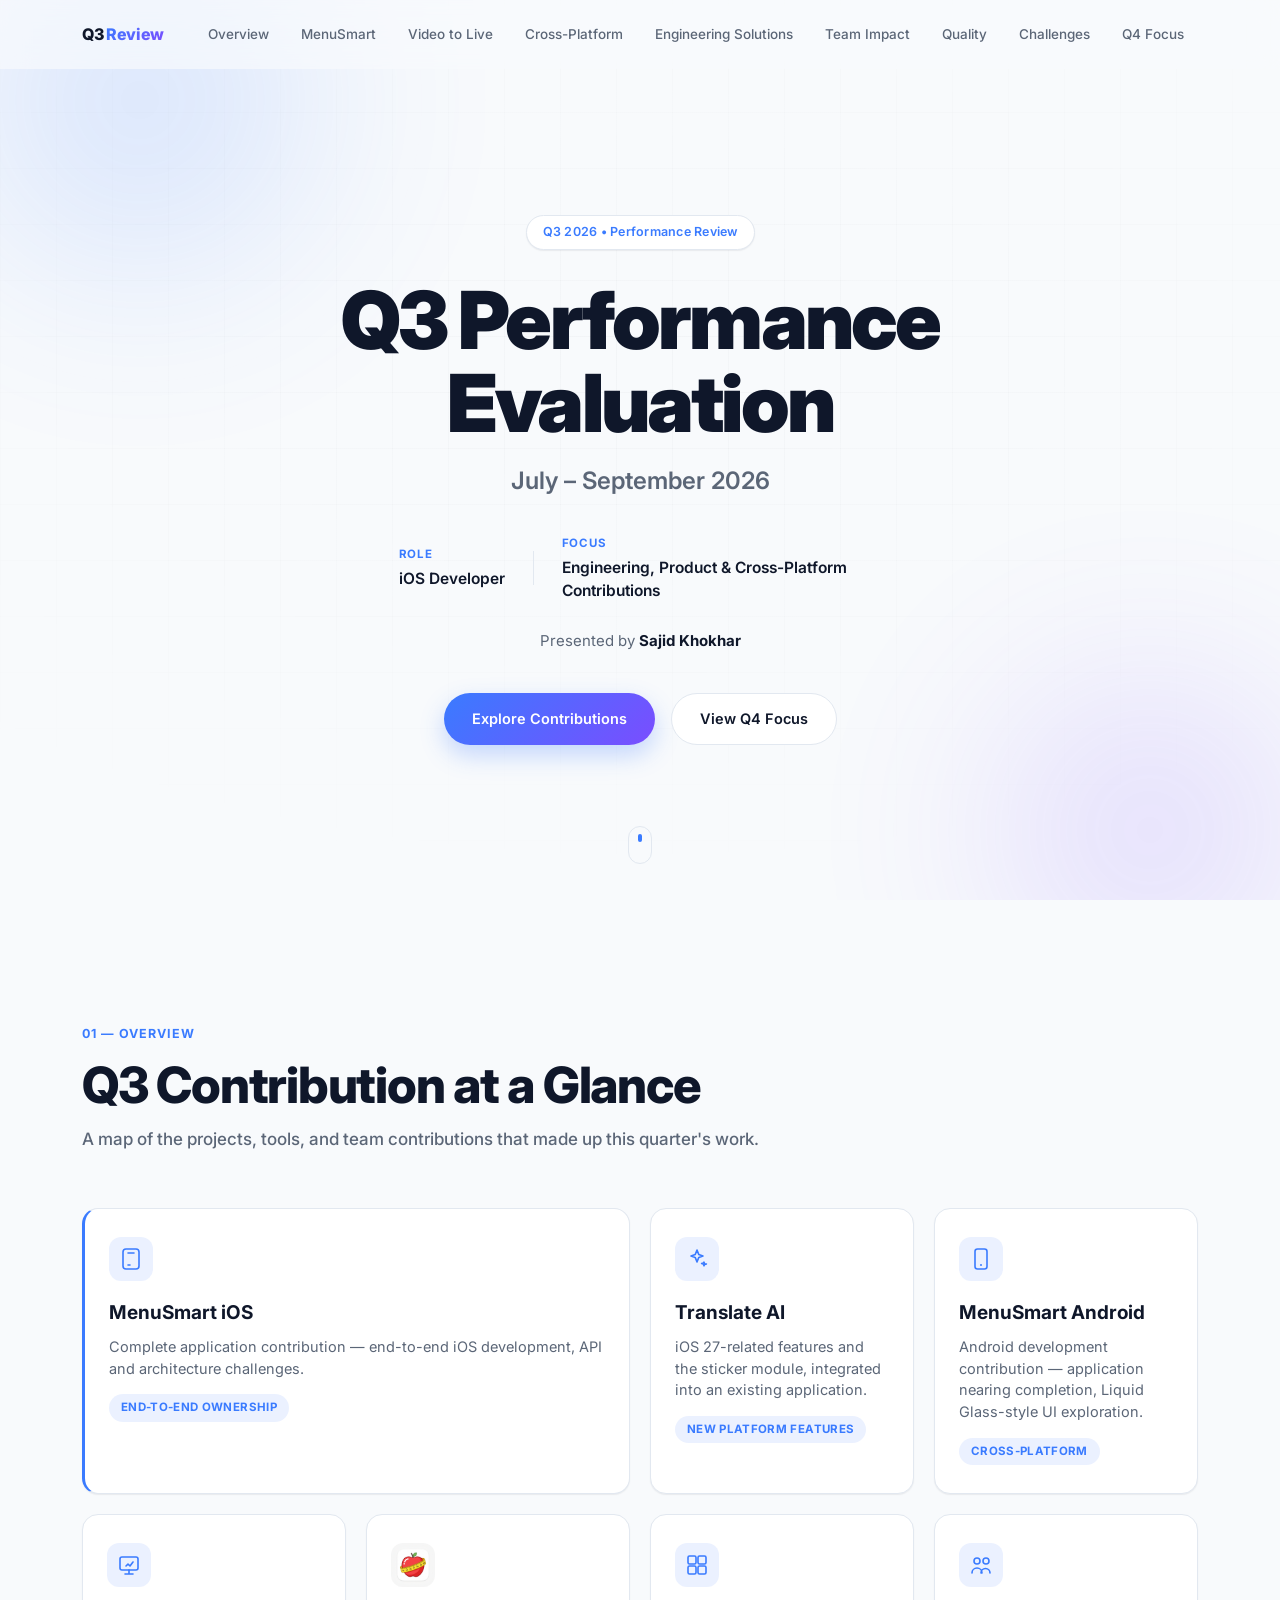
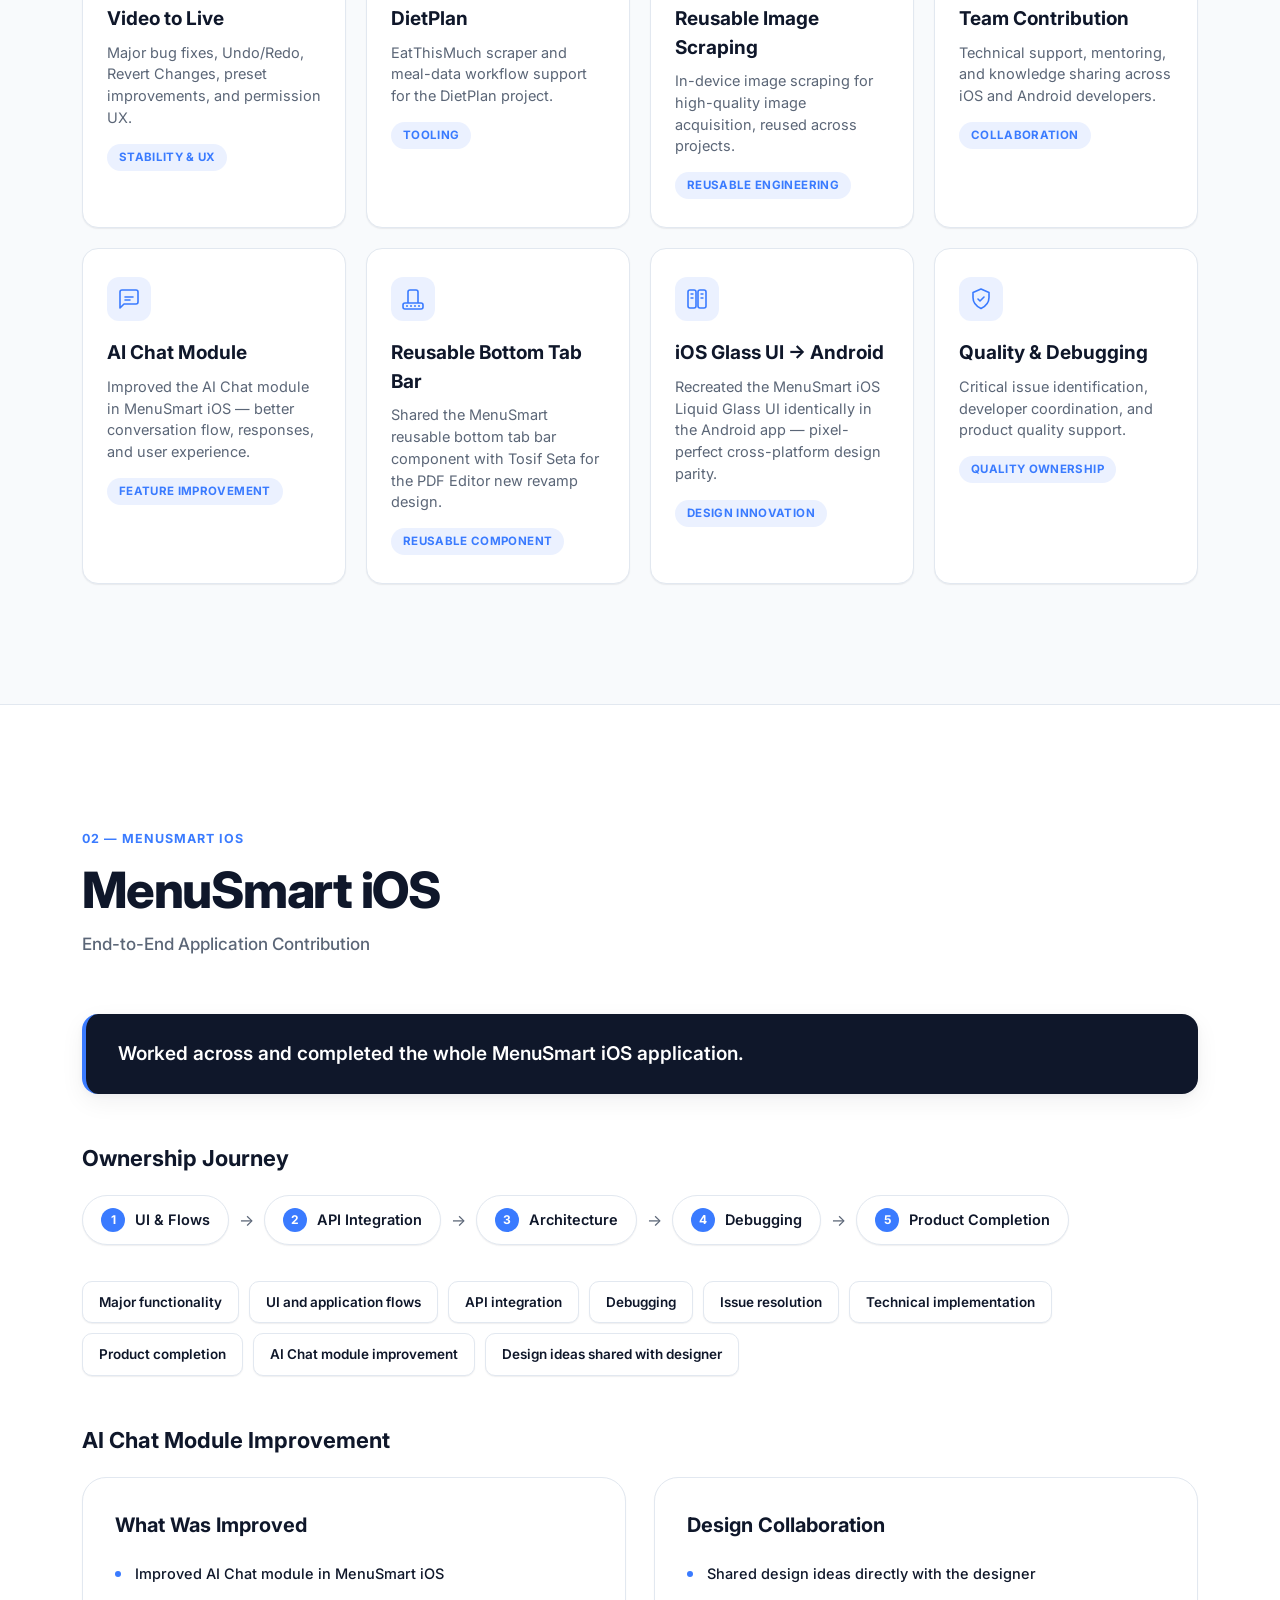
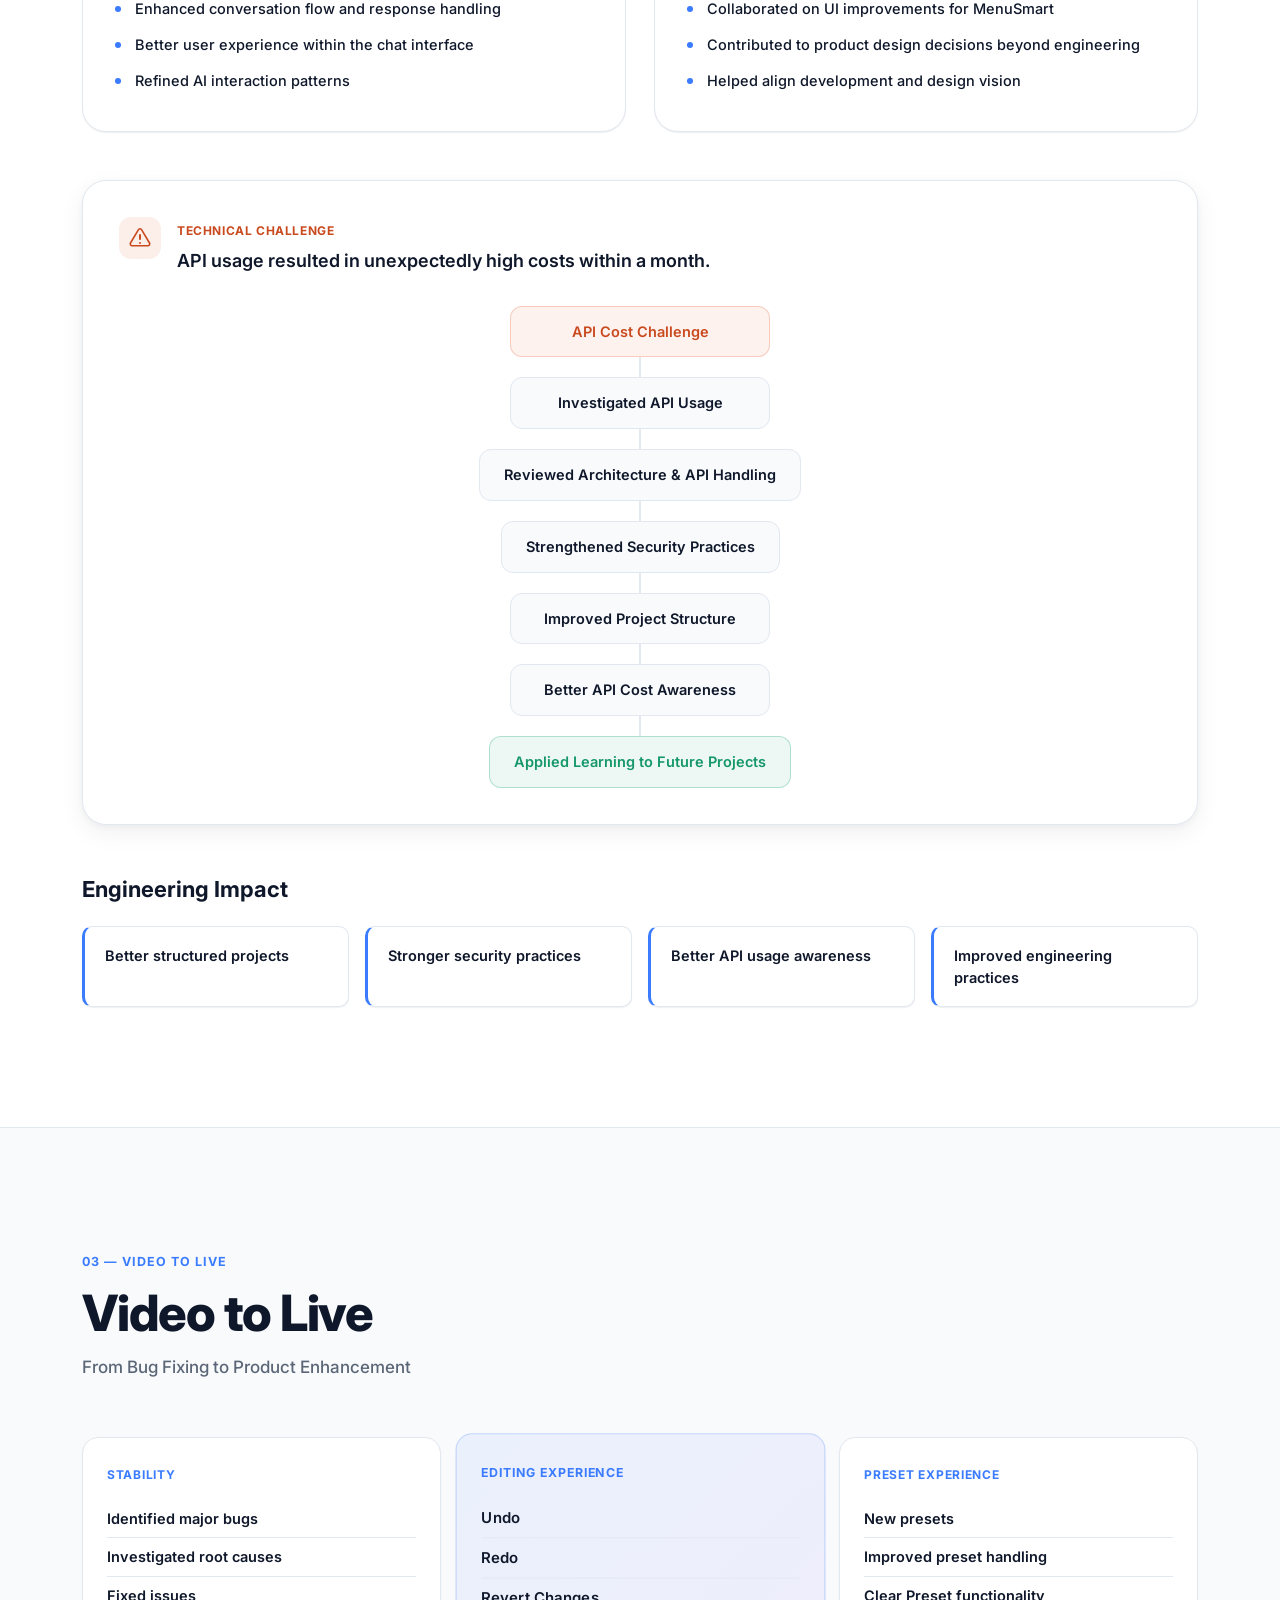
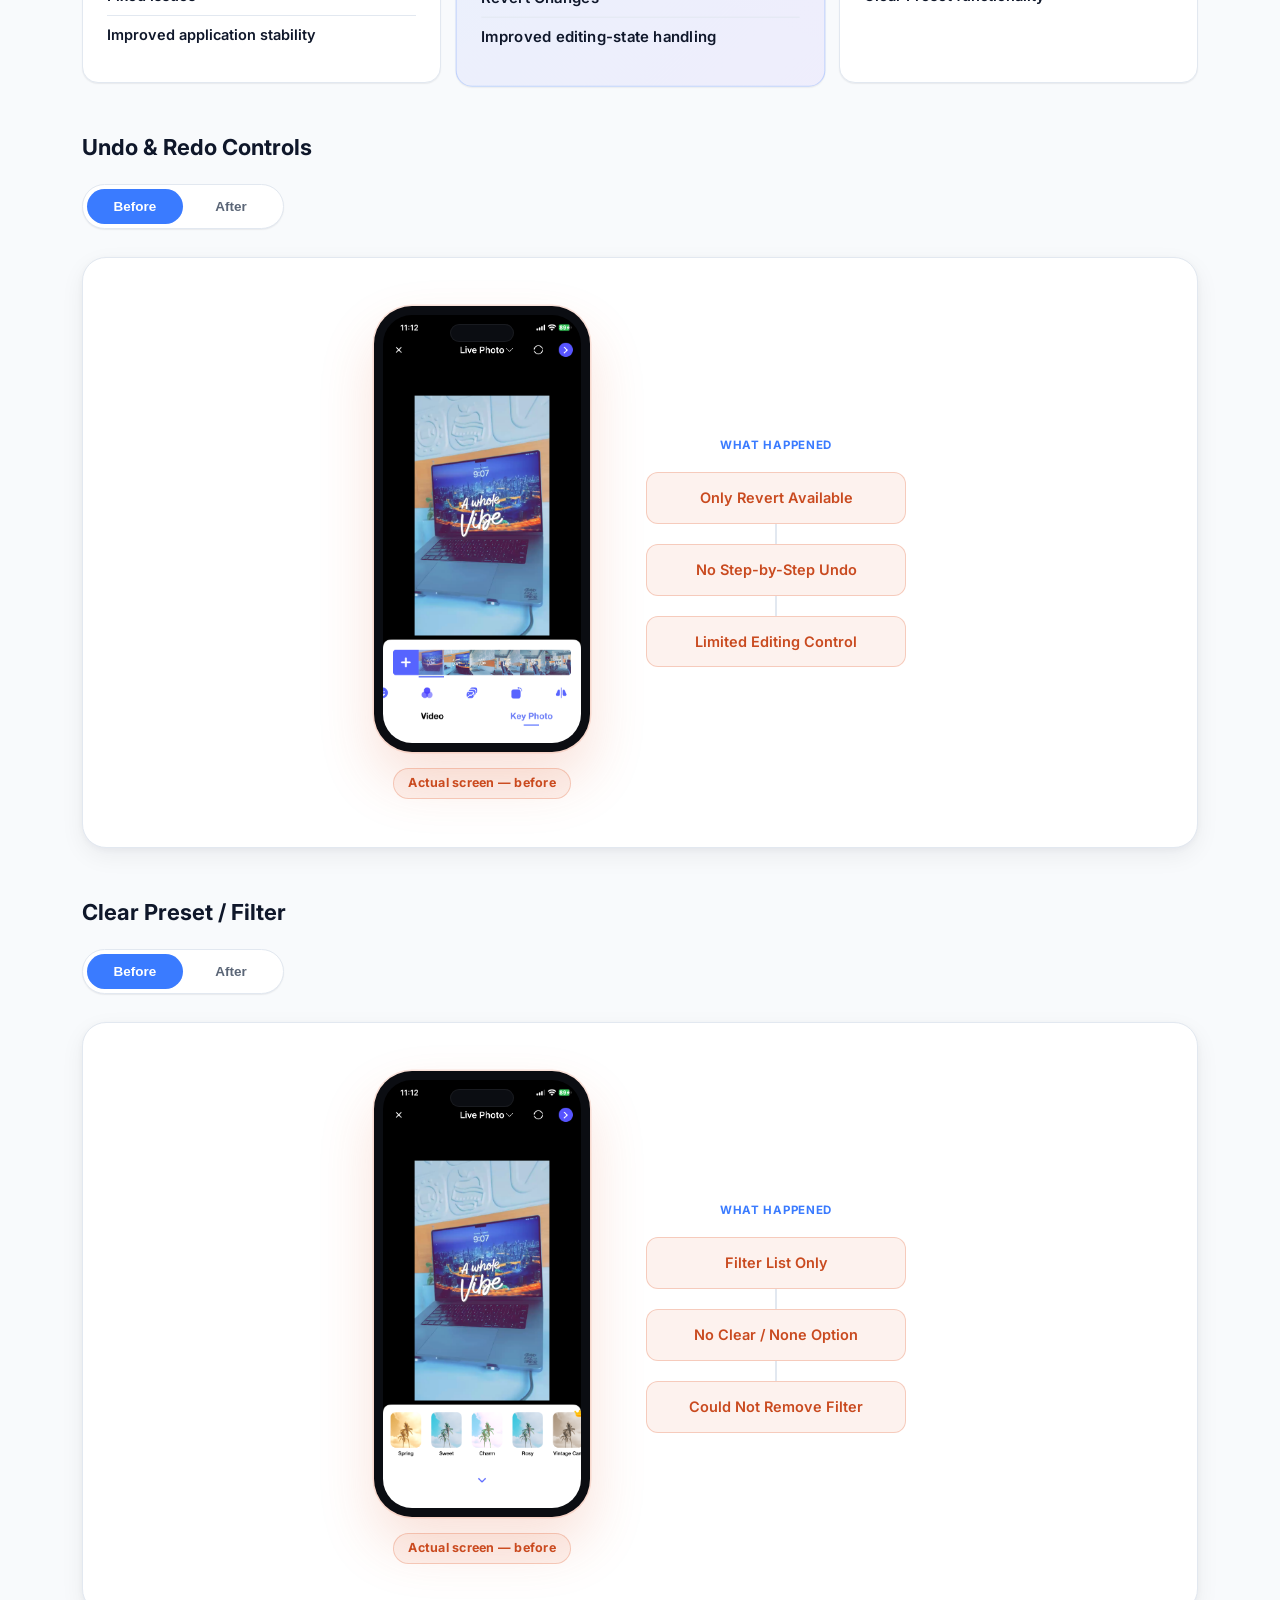
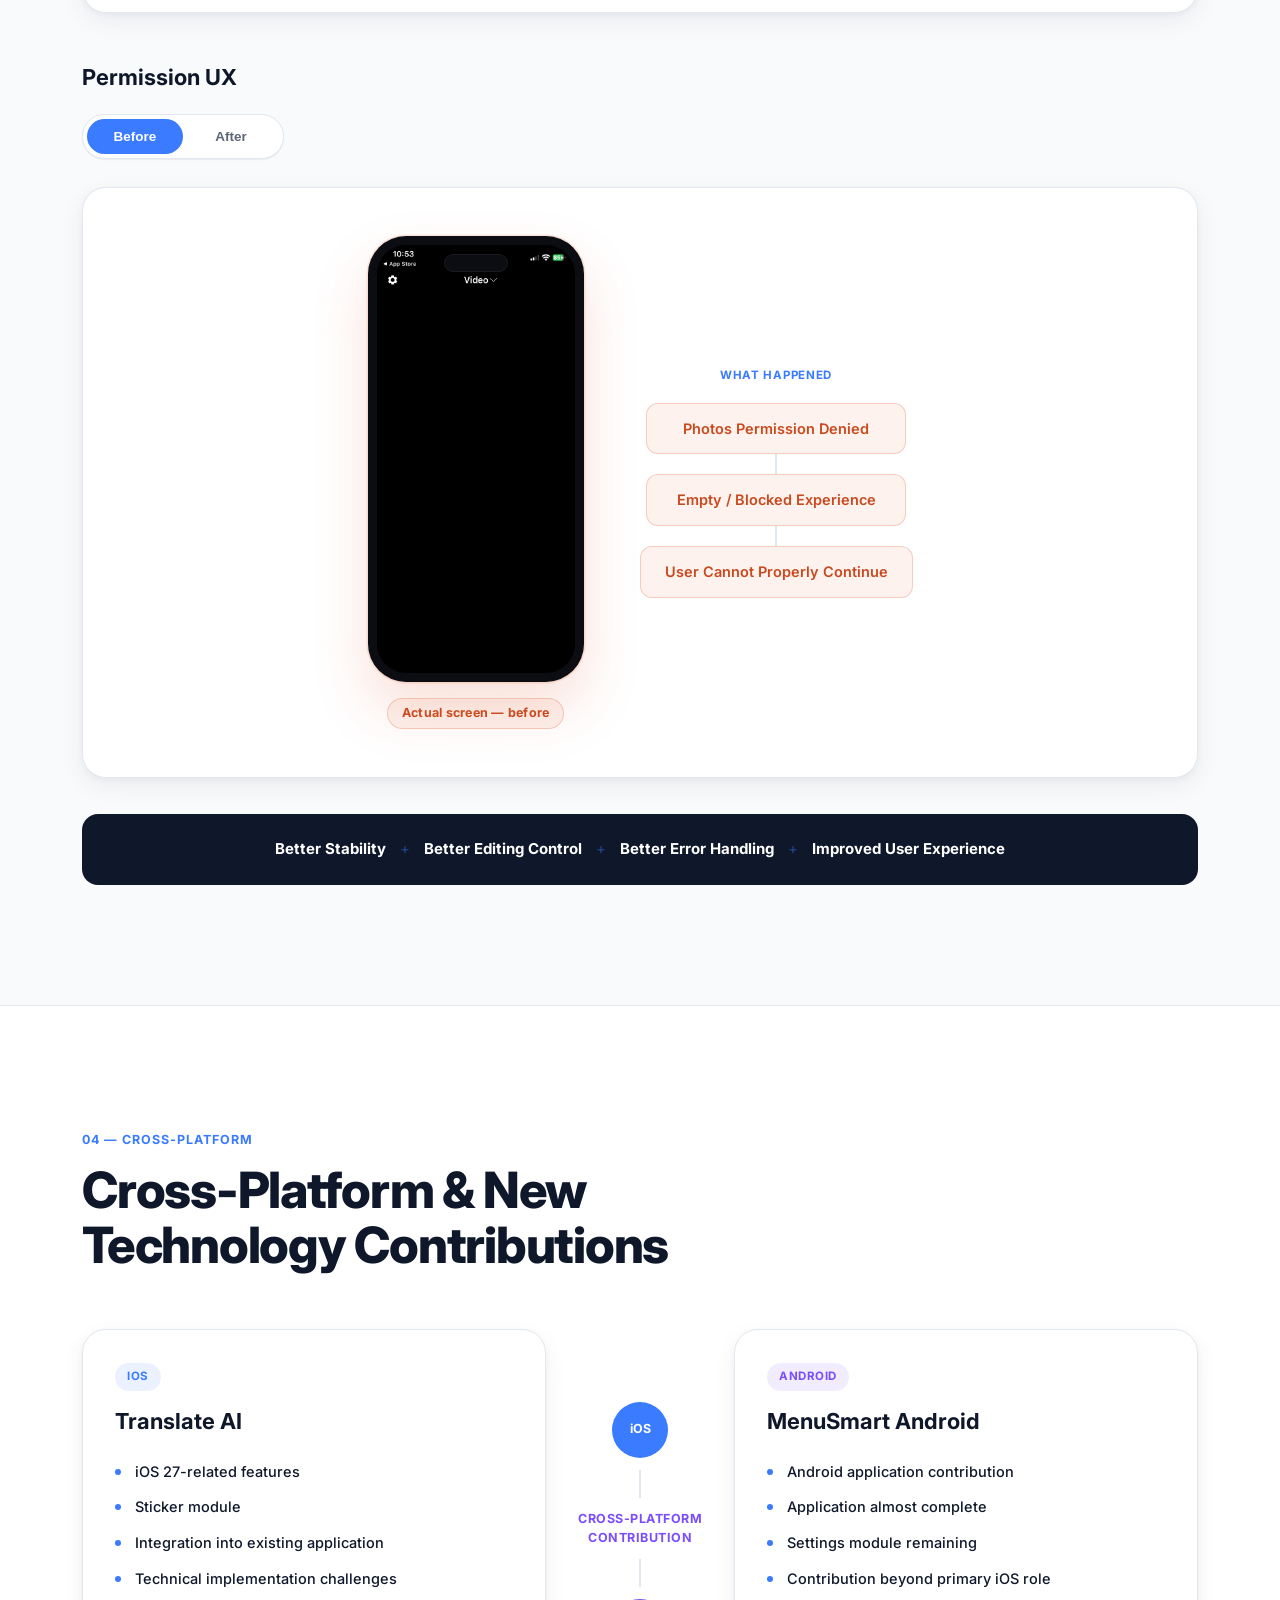
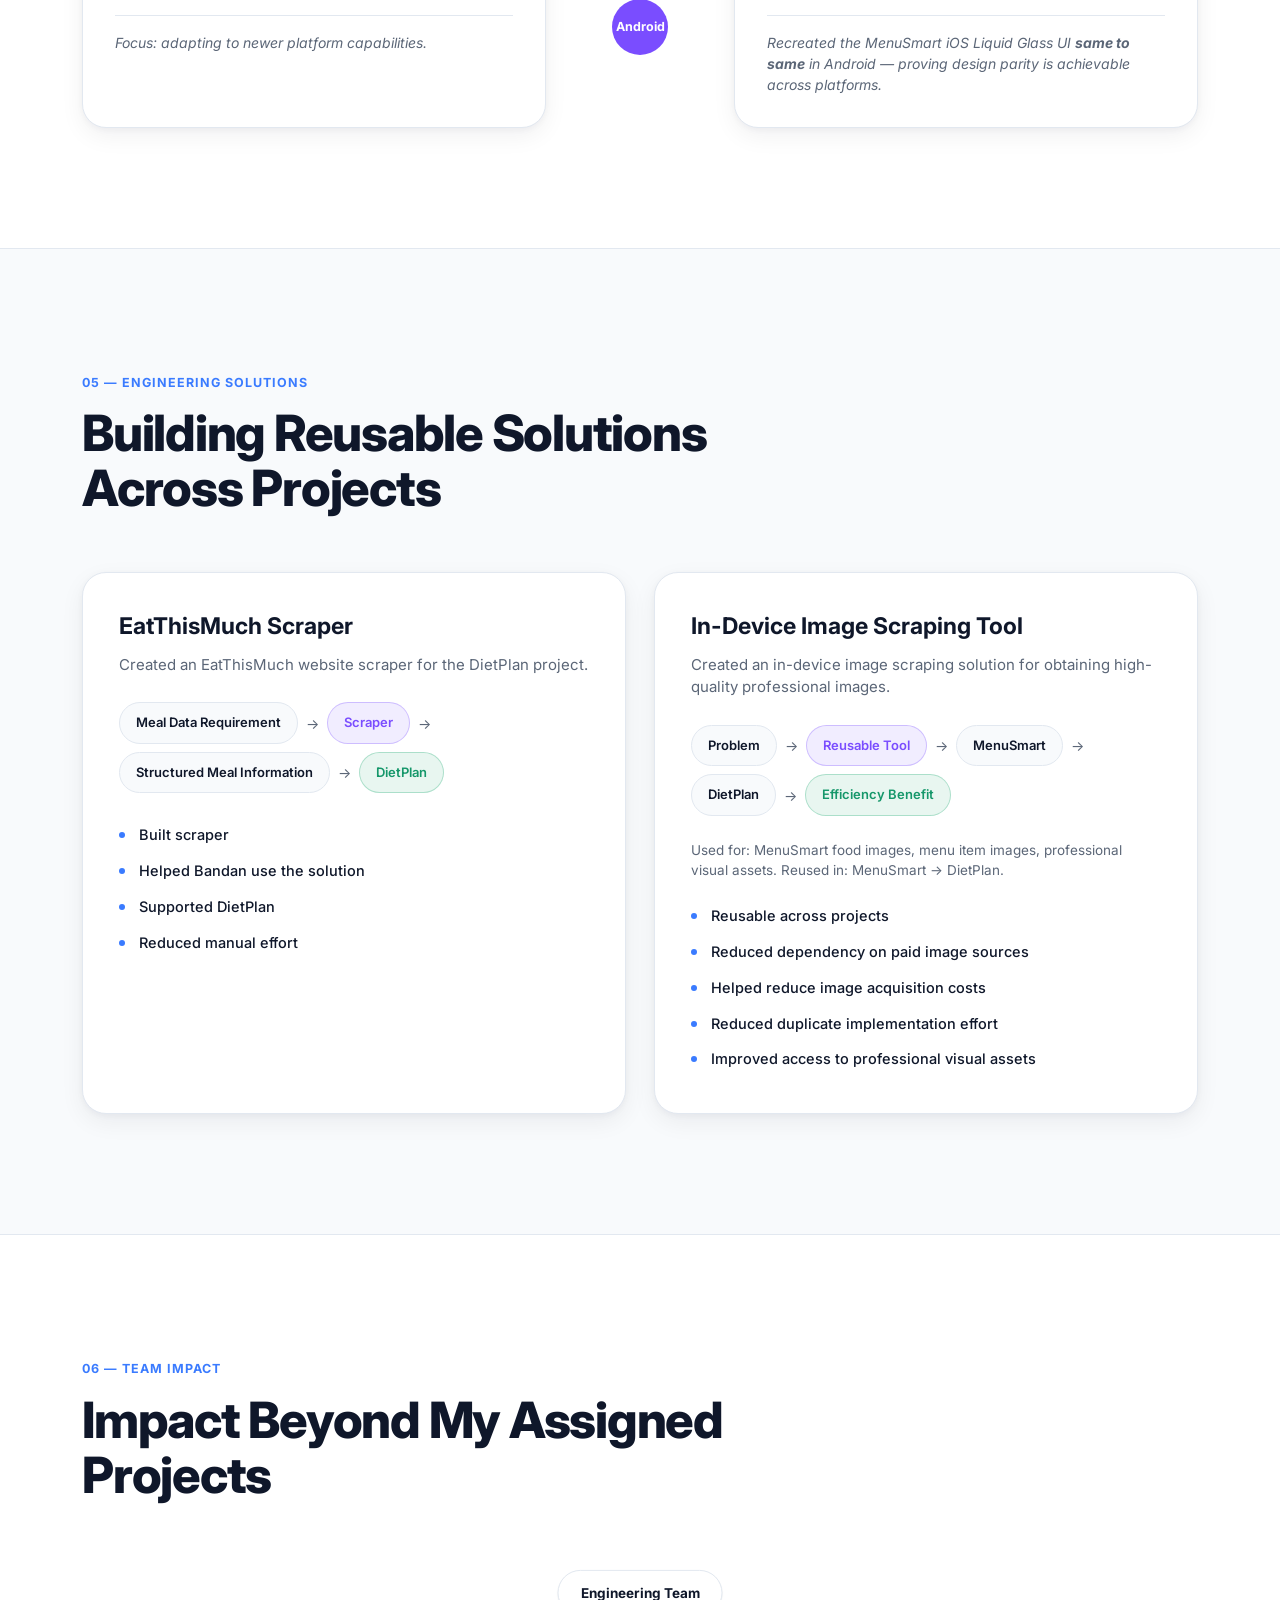
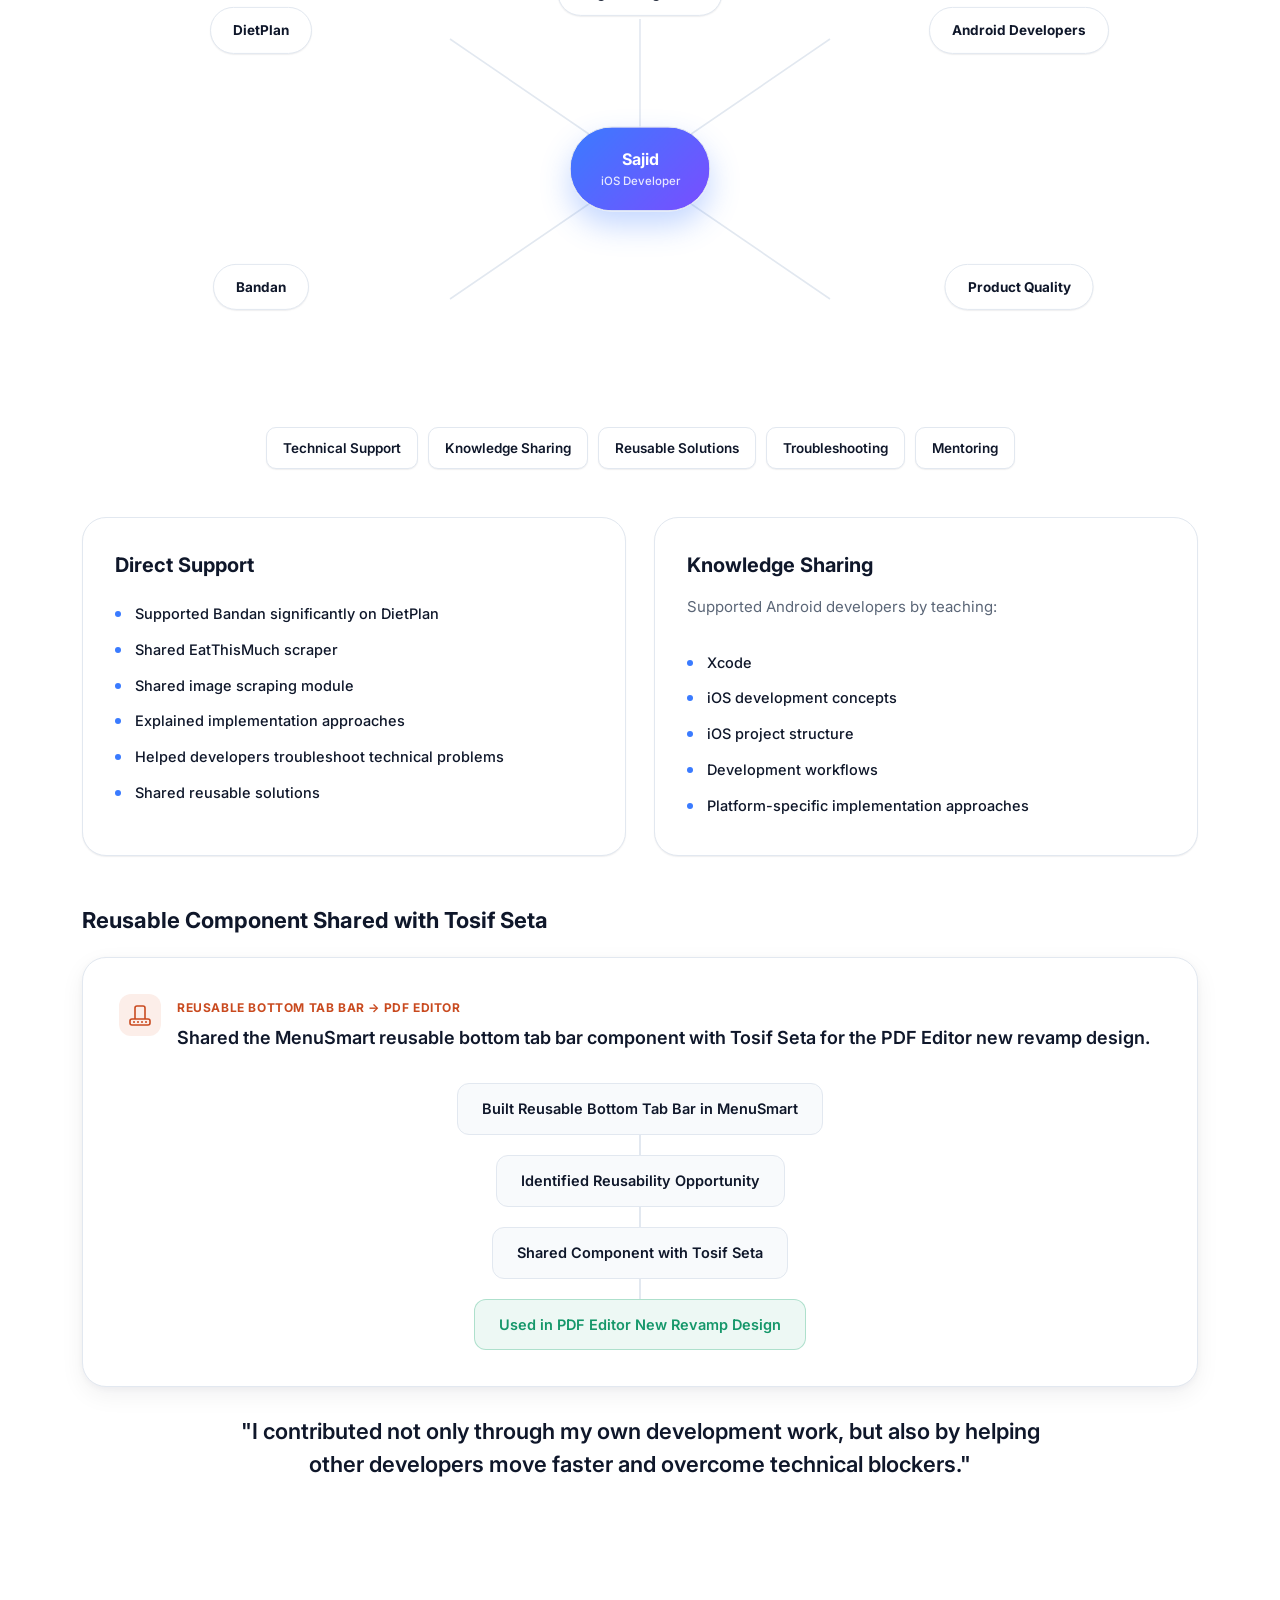
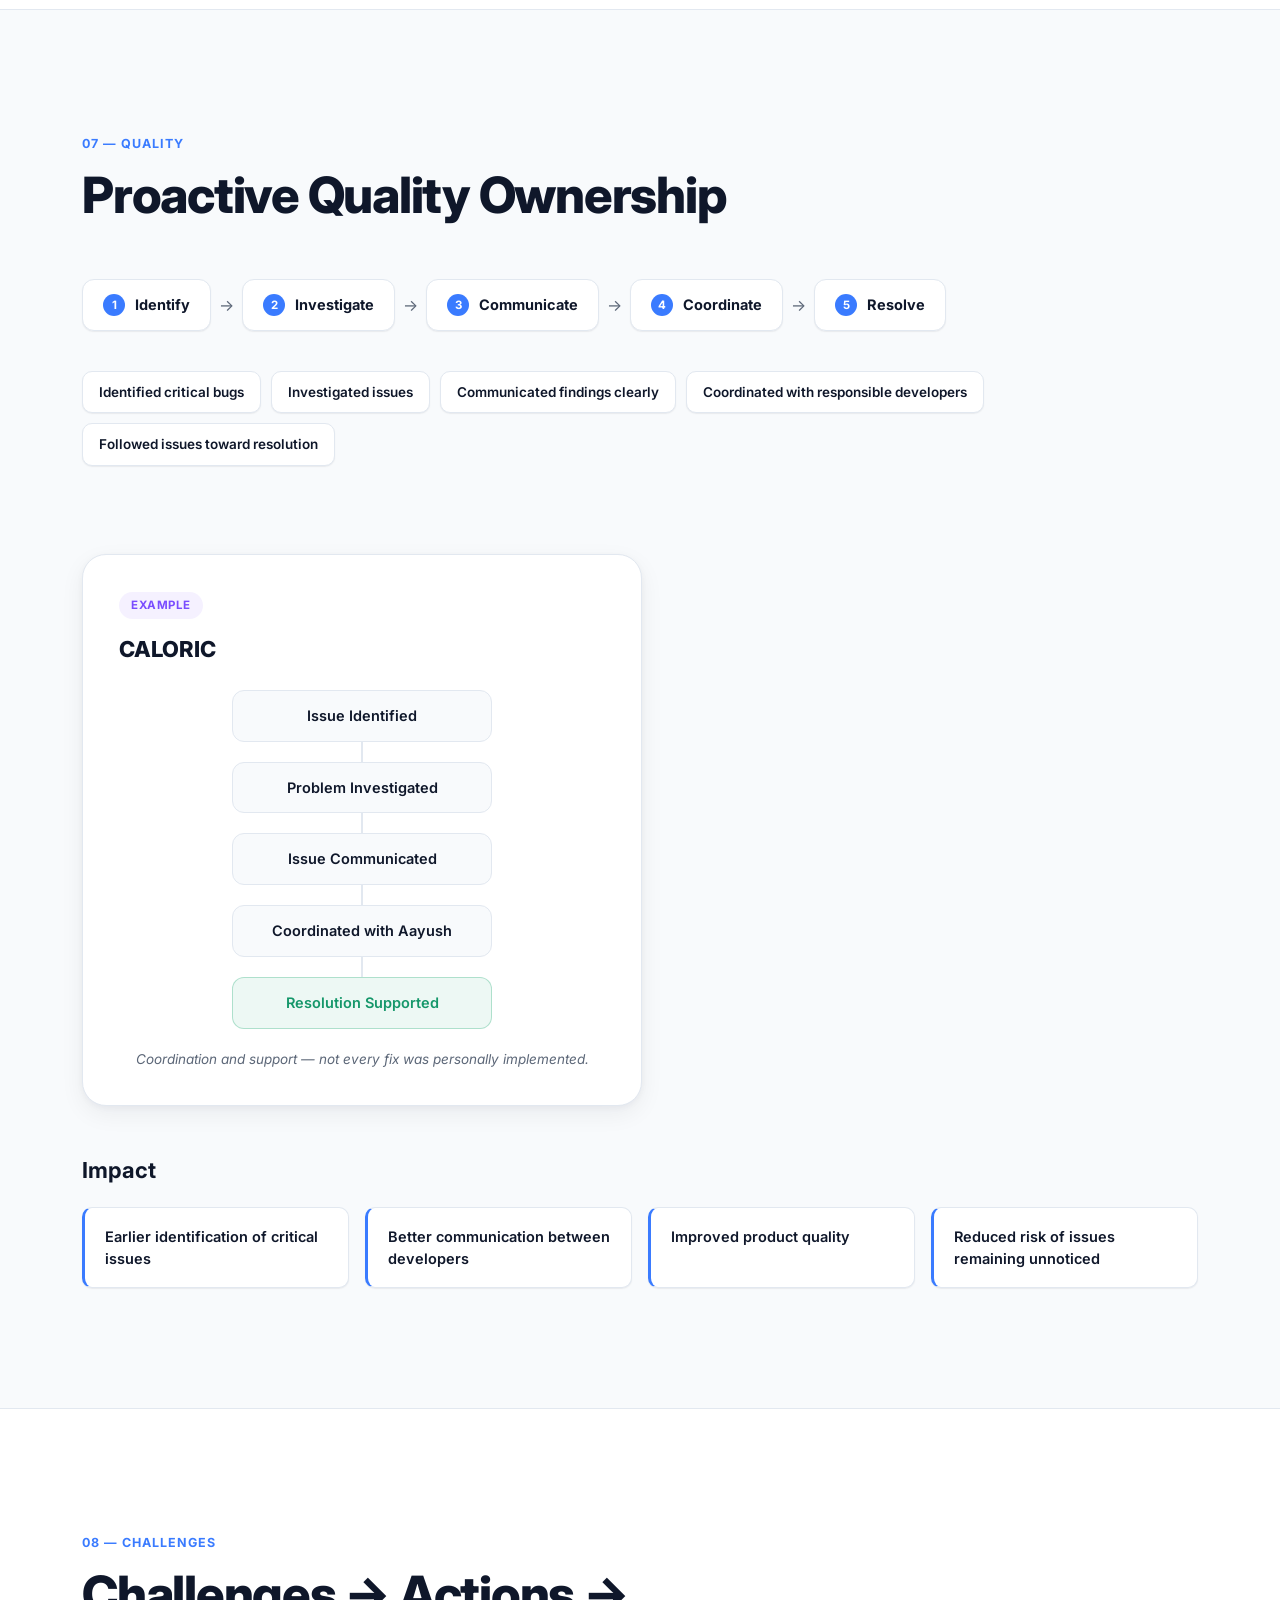
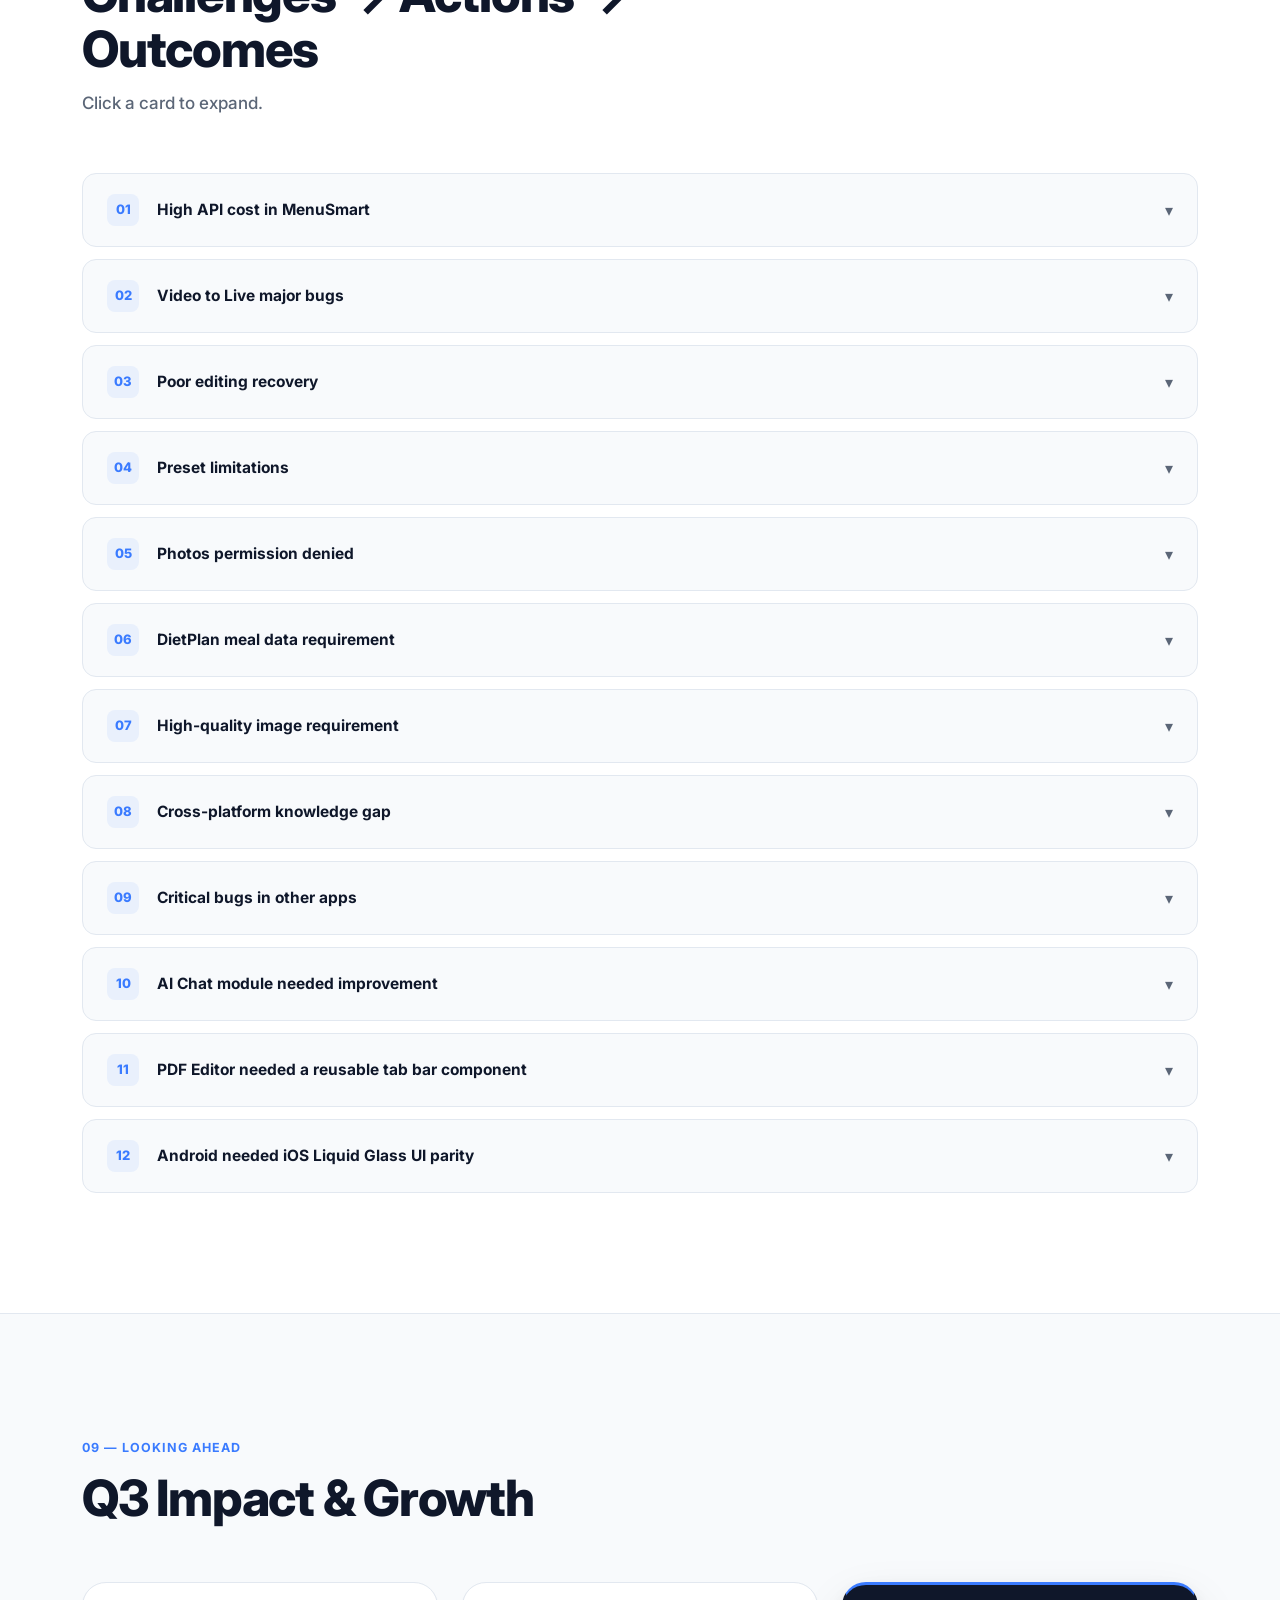
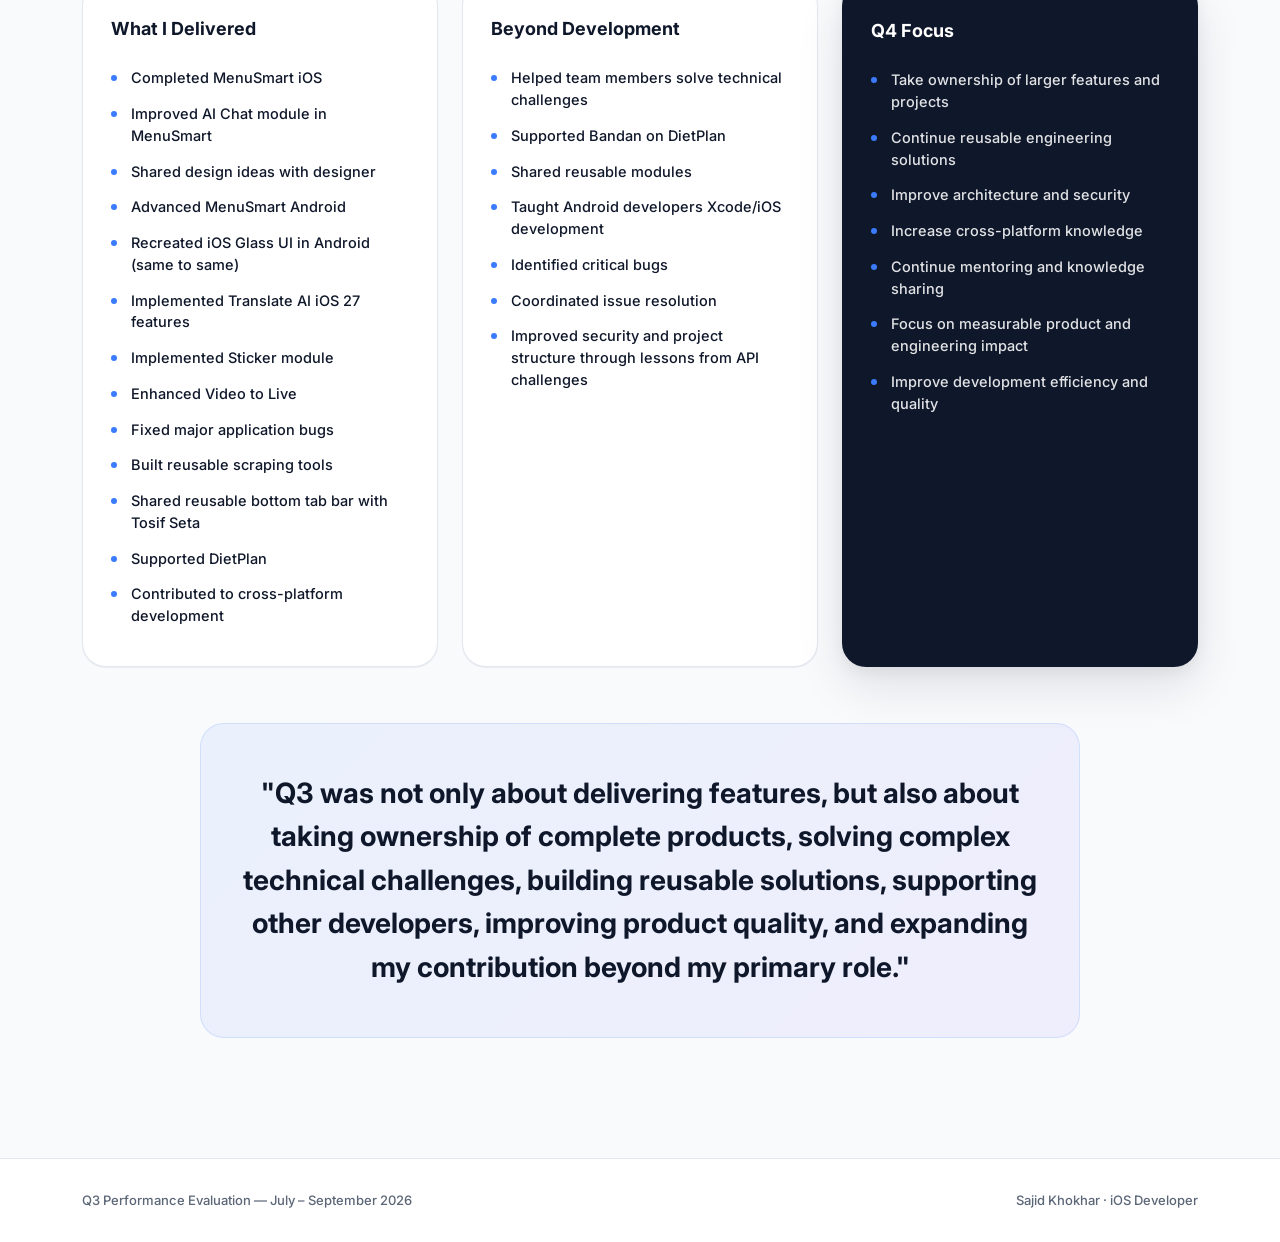
==== index.html @ d27f0690 "Add DietPlan app icon to overview card" ====
<!DOCTYPE html>
<html lang="en">

<head>
  <meta charset="UTF-8">
  <meta name="viewport" content="width=device-width, initial-scale=1.0">
  <title>Q3 Performance Evaluation — Sajid Khokhar</title>
  <link rel="preconnect" href="https://fonts.googleapis.com">
  <link rel="preconnect" href="https://fonts.gstatic.com" crossorigin>
  <link href="https://fonts.googleapis.com/css2?family=Inter:wght@400;500;600;700;800;900&display=swap"
    rel="stylesheet">
  <link rel="stylesheet" href="style.css">
</head>

<body>

  <div class="progress-bar" id="progressBar"></div>

  <header class="navbar" id="navbar">
    <div class="nav-inner">
      <div class="nav-brand">Q3 <span>Review</span></div>
      <button class="nav-toggle" id="navToggle" aria-label="Toggle navigation">
        <span></span><span></span><span></span>
      </button>
      <nav class="nav-links" id="navLinks">
        <a href="#overview" class="nav-link" data-nav>Overview</a>
        <a href="#menusmart" class="nav-link" data-nav>MenuSmart</a>
        <a href="#video-to-live" class="nav-link" data-nav>Video to Live</a>
        <a href="#cross-platform" class="nav-link" data-nav>Cross-Platform</a>
        <a href="#engineering" class="nav-link" data-nav>Engineering Solutions</a>
        <a href="#team-impact" class="nav-link" data-nav>Team Impact</a>
        <a href="#quality" class="nav-link" data-nav>Quality</a>
        <a href="#challenges" class="nav-link" data-nav>Challenges</a>
        <a href="#q4-focus" class="nav-link" data-nav>Q4 Focus</a>
      </nav>
    </div>
  </header>

  <main>

    <!-- ============ SECTION 1 — HERO ============ -->
    <section class="hero" id="hero">
      <div class="hero-bg">
        <div class="hero-blob blob-1"></div>
        <div class="hero-blob blob-2"></div>
        <div class="hero-grid"></div>
      </div>
      <div class="container hero-content">
        <div class="badge fade-in">Q3 2026 • Performance Review</div>
        <h1 class="hero-title fade-in">Q3 Performance<br>Evaluation</h1>
        <p class="hero-subtitle fade-in">July – September 2026</p>
        <div class="hero-meta fade-in">
          <div class="hero-meta-item">
            <span class="meta-label">Role</span>
            <span class="meta-value">iOS Developer</span>
          </div>
          <div class="hero-meta-divider"></div>
          <div class="hero-meta-item">
            <span class="meta-label">Focus</span>
            <span class="meta-value">Engineering, Product &amp; Cross-Platform Contributions</span>
          </div>
        </div>
        <p class="hero-presenter fade-in">Presented by <strong>Sajid Khokhar</strong></p>
        <div class="hero-cta fade-in">
          <a href="#overview" class="btn btn-primary">Explore Contributions</a>
          <a href="#q4-focus" class="btn btn-secondary">View Q4 Focus</a>
        </div>
      </div>
      <div class="scroll-cue"><span></span></div>
    </section>

    <!-- ============ SECTION 2 — OVERVIEW ============ -->
    <section class="section" id="overview">
      <div class="container">
        <div class="section-head fade-in">
          <span class="eyebrow">01 — Overview</span>
          <h2 class="section-title">Q3 Contribution at a Glance</h2>
          <p class="section-desc">A map of the projects, tools, and team contributions that made up this quarter's work.
          </p>
        </div>

        <div class="contribution-grid">
          <div class="contrib-card fade-in" data-size="large">
            <div class="contrib-icon">
              <svg viewBox="0 0 24 24" fill="none">
                <rect x="4" y="2" width="16" height="20" rx="3" stroke="currentColor" stroke-width="1.6" />
                <path d="M9 6h6M9 18h2" stroke="currentColor" stroke-width="1.6" stroke-linecap="round" />
              </svg>
            </div>
            <h3>MenuSmart iOS</h3>
            <p>Complete application contribution — end-to-end iOS development, API and architecture challenges.</p>
            <span class="contrib-tag">End-to-End Ownership</span>
          </div>

          <div class="contrib-card fade-in">
            <div class="contrib-icon">
              <svg viewBox="0 0 24 24" fill="none">
                <path d="M12 3l1.8 4.6L18 9l-4.2 1.4L12 15l-1.8-4.6L6 9l4.2-1.4L12 3z" stroke="currentColor"
                  stroke-width="1.6" stroke-linejoin="round" />
                <path d="M19 15l.7 1.8L21.5 17l-1.8.7L19 19l-.7-1.8-1.8-.7 1.8-.7L19 15z" stroke="currentColor"
                  stroke-width="1.4" stroke-linejoin="round" />
              </svg>
            </div>
            <h3>Translate AI</h3>
            <p>iOS 27-related features and the sticker module, integrated into an existing application.</p>
            <span class="contrib-tag">New Platform Features</span>
          </div>

          <div class="contrib-card fade-in">
            <div class="contrib-icon">
              <svg viewBox="0 0 24 24" fill="none">
                <rect x="6" y="2" width="12" height="20" rx="2.5" stroke="currentColor" stroke-width="1.6" />
                <circle cx="12" cy="18" r="1" fill="currentColor" />
              </svg>
            </div>
            <h3>MenuSmart Android</h3>
            <p>Android development contribution — application nearing completion, Liquid Glass-style UI exploration.</p>
            <span class="contrib-tag">Cross-Platform</span>
          </div>

          <div class="contrib-card fade-in">
            <div class="contrib-icon">
              <svg viewBox="0 0 24 24" fill="none">
                <rect x="3" y="4" width="18" height="13" rx="2" stroke="currentColor" stroke-width="1.6" />
                <path d="M8 21h8M12 17v4" stroke="currentColor" stroke-width="1.6" stroke-linecap="round" />
                <path d="M9 13l2-2 2 2 3-4" stroke="currentColor" stroke-width="1.6" stroke-linecap="round"
                  stroke-linejoin="round" />
              </svg>
            </div>
            <h3>Video to Live</h3>
            <p>Major bug fixes, Undo/Redo, Revert Changes, preset improvements, and permission UX.</p>
            <span class="contrib-tag">Stability &amp; UX</span>
          </div>

          <div class="contrib-card fade-in">
            <div class="contrib-icon contrib-icon-img">
              <img src="images/dietplan-icon.jpg" alt="DietPlan app icon" class="app-icon-img">
            </div>
            <h3>DietPlan</h3>
            <p>EatThisMuch scraper and meal-data workflow support for the DietPlan project.</p>
            <span class="contrib-tag">Tooling</span>
          </div>

          <div class="contrib-card fade-in">
            <div class="contrib-icon">
              <svg viewBox="0 0 24 24" fill="none">
                <rect x="3" y="3" width="8" height="8" rx="1.5" stroke="currentColor" stroke-width="1.6" />
                <rect x="13" y="3" width="8" height="8" rx="1.5" stroke="currentColor" stroke-width="1.6" />
                <rect x="3" y="13" width="8" height="8" rx="1.5" stroke="currentColor" stroke-width="1.6" />
                <rect x="13" y="13" width="8" height="8" rx="1.5" stroke="currentColor" stroke-width="1.6" />
              </svg>
            </div>
            <h3>Reusable Image Scraping</h3>
            <p>In-device image scraping for high-quality image acquisition, reused across projects.</p>
            <span class="contrib-tag">Reusable Engineering</span>
          </div>

          <div class="contrib-card fade-in">
            <div class="contrib-icon">
              <svg viewBox="0 0 24 24" fill="none">
                <circle cx="8" cy="8" r="3" stroke="currentColor" stroke-width="1.6" />
                <circle cx="17" cy="8" r="3" stroke="currentColor" stroke-width="1.6" />
                <path d="M3 20c0-2.8 2.2-5 5-5s5 2.2 5 5M12 20c0-2.5 2-4.5 4.5-4.5s4.5 2 4.5 4.5" stroke="currentColor"
                  stroke-width="1.6" stroke-linecap="round" />
              </svg>
            </div>
            <h3>Team Contribution</h3>
            <p>Technical support, mentoring, and knowledge sharing across iOS and Android developers.</p>
            <span class="contrib-tag">Collaboration</span>
          </div>

          <div class="contrib-card fade-in">
            <div class="contrib-icon">
              <svg viewBox="0 0 24 24" fill="none">
                <path d="M21 15a2 2 0 01-2 2H7l-4 4V5a2 2 0 012-2h14a2 2 0 012 2z" stroke="currentColor" stroke-width="1.6" stroke-linejoin="round" />
                <path d="M8 10h8M8 13h5" stroke="currentColor" stroke-width="1.6" stroke-linecap="round" />
              </svg>
            </div>
            <h3>AI Chat Module</h3>
            <p>Improved the AI Chat module in MenuSmart iOS — better conversation flow, responses, and user experience.</p>
            <span class="contrib-tag">Feature Improvement</span>
          </div>

          <div class="contrib-card fade-in">
            <div class="contrib-icon">
              <svg viewBox="0 0 24 24" fill="none">
                <rect x="2" y="16" width="20" height="6" rx="2" stroke="currentColor" stroke-width="1.6" />
                <path d="M6 19h.01M10 19h.01M14 19h.01M18 19h.01" stroke="currentColor" stroke-width="2" stroke-linecap="round" />
                <path d="M7 16V5a2 2 0 012-2h6a2 2 0 012 2v11" stroke="currentColor" stroke-width="1.6" />
              </svg>
            </div>
            <h3>Reusable Bottom Tab Bar</h3>
            <p>Shared the MenuSmart reusable bottom tab bar component with Tosif Seta for the PDF Editor new revamp design.</p>
            <span class="contrib-tag">Reusable Component</span>
          </div>

          <div class="contrib-card fade-in">
            <div class="contrib-icon">
              <svg viewBox="0 0 24 24" fill="none">
                <rect x="3" y="3" width="8" height="18" rx="2" stroke="currentColor" stroke-width="1.6" />
                <rect x="13" y="3" width="8" height="18" rx="2" stroke="currentColor" stroke-width="1.6" />
                <path d="M6 7h2M6 11h2M16 7h2M16 11h2" stroke="currentColor" stroke-width="1.4" stroke-linecap="round" />
              </svg>
            </div>
            <h3>iOS Glass UI → Android</h3>
            <p>Recreated the MenuSmart iOS Liquid Glass UI identically in the Android app — pixel-perfect cross-platform design parity.</p>
            <span class="contrib-tag">Design Innovation</span>
          </div>

          <div class="contrib-card fade-in">
            <div class="contrib-icon">
              <svg viewBox="0 0 24 24" fill="none">
                <path d="M12 2l8 3.5v5c0 5-3.4 8.8-8 11-4.6-2.2-8-6-8-11v-5L12 2z" stroke="currentColor"
                  stroke-width="1.6" stroke-linejoin="round" />
                <path d="M9 12l2 2 4-4" stroke="currentColor" stroke-width="1.6" stroke-linecap="round"
                  stroke-linejoin="round" />
              </svg>
            </div>
            <h3>Quality &amp; Debugging</h3>
            <p>Critical issue identification, developer coordination, and product quality support.</p>
            <span class="contrib-tag">Quality Ownership</span>
          </div>
        </div>
      </div>
    </section>

    <!-- ============ SECTION 3 — MENUSMART iOS ============ -->
    <section class="section section-alt" id="menusmart">
      <div class="container">
        <div class="section-head fade-in">
          <span class="eyebrow">02 — MenuSmart iOS</span>
          <h2 class="section-title">MenuSmart iOS</h2>
          <p class="section-desc">End-to-End Application Contribution</p>
        </div>

        <div class="highlight-banner fade-in">
          Worked across and completed the whole MenuSmart iOS application.
        </div>

        <h3 class="subhead fade-in">Ownership Journey</h3>
        <div class="journey fade-in">
          <div class="journey-step"><span class="journey-num">1</span><span>UI &amp; Flows</span></div>
          <div class="journey-arrow">→</div>
          <div class="journey-step"><span class="journey-num">2</span><span>API Integration</span></div>
          <div class="journey-arrow">→</div>
          <div class="journey-step"><span class="journey-num">3</span><span>Architecture</span></div>
          <div class="journey-arrow">→</div>
          <div class="journey-step"><span class="journey-num">4</span><span>Debugging</span></div>
          <div class="journey-arrow">→</div>
          <div class="journey-step"><span class="journey-num">5</span><span>Product Completion</span></div>
        </div>

        <div class="chip-grid fade-in">
          <div class="chip">Major functionality</div>
          <div class="chip">UI and application flows</div>
          <div class="chip">API integration</div>
          <div class="chip">Debugging</div>
          <div class="chip">Issue resolution</div>
          <div class="chip">Technical implementation</div>
          <div class="chip">Product completion</div>
          <div class="chip">AI Chat module improvement</div>
          <div class="chip">Design ideas shared with designer</div>
        </div>

        <h3 class="subhead fade-in">AI Chat Module Improvement</h3>
        <div class="two-col fade-in">
          <div class="info-card">
            <h3>What Was Improved</h3>
            <ul class="panel-list">
              <li>Improved AI Chat module in MenuSmart iOS</li>
              <li>Enhanced conversation flow and response handling</li>
              <li>Better user experience within the chat interface</li>
              <li>Refined AI interaction patterns</li>
            </ul>
          </div>
          <div class="info-card">
            <h3>Design Collaboration</h3>
            <ul class="panel-list">
              <li>Shared design ideas directly with the designer</li>
              <li>Collaborated on UI improvements for MenuSmart</li>
              <li>Contributed to product design decisions beyond engineering</li>
              <li>Helped align development and design vision</li>
            </ul>
          </div>
        </div>

        <div class="challenge-card fade-in">
          <div class="challenge-head">
            <span class="challenge-icon">
              <svg viewBox="0 0 24 24" fill="none">
                <path d="M12 9v4M12 17h.01" stroke="currentColor" stroke-width="2" stroke-linecap="round" />
                <path d="M10.3 3.9L2.5 17a1.8 1.8 0 001.6 2.7h15.8a1.8 1.8 0 001.6-2.7L13.7 3.9a1.8 1.8 0 00-3.4 0z"
                  stroke="currentColor" stroke-width="1.6" stroke-linejoin="round" />
              </svg>
            </span>
            <div>
              <span class="challenge-label">Technical Challenge</span>
              <p class="challenge-text">API usage resulted in unexpectedly high costs within a month.</p>
            </div>
          </div>

          <div class="flow-vertical">
            <div class="flow-node flow-node-warn">API Cost Challenge</div>
            <div class="flow-line"></div>
            <div class="flow-node">Investigated API Usage</div>
            <div class="flow-line"></div>
            <div class="flow-node">Reviewed Architecture &amp; API Handling</div>
            <div class="flow-line"></div>
            <div class="flow-node">Strengthened Security Practices</div>
            <div class="flow-line"></div>
            <div class="flow-node">Improved Project Structure</div>
            <div class="flow-line"></div>
            <div class="flow-node">Better API Cost Awareness</div>
            <div class="flow-line"></div>
            <div class="flow-node flow-node-good">Applied Learning to Future Projects</div>
          </div>
        </div>

        <div class="impact-row fade-in">
          <h3 class="subhead">Engineering Impact</h3>
          <div class="impact-grid">
            <div class="impact-item">Better structured projects</div>
            <div class="impact-item">Stronger security practices</div>
            <div class="impact-item">Better API usage awareness</div>
            <div class="impact-item">Improved engineering practices</div>
          </div>
        </div>
      </div>
    </section>

    <!-- ============ SECTION 4 — VIDEO TO LIVE ============ -->
    <section class="section" id="video-to-live">
      <div class="container">
        <div class="section-head fade-in">
          <span class="eyebrow">03 — Video to Live</span>
          <h2 class="section-title">Video to Live</h2>
          <p class="section-desc">From Bug Fixing to Product Enhancement</p>
        </div>

        <div class="triptych fade-in">
          <div class="triptych-col">
            <span class="triptych-label">Stability</span>
            <ul class="triptych-list">
              <li>Identified major bugs</li>
              <li>Investigated root causes</li>
              <li>Fixed issues</li>
              <li>Improved application stability</li>
            </ul>
          </div>
          <div class="triptych-col triptych-col-center">
            <span class="triptych-label">Editing Experience</span>
            <ul class="triptych-list">
              <li>Undo</li>
              <li>Redo</li>
              <li>Revert Changes</li>
              <li>Improved editing-state handling</li>
            </ul>
          </div>
          <div class="triptych-col">
            <span class="triptych-label">Preset Experience</span>
            <ul class="triptych-list">
              <li>New presets</li>
              <li>Improved preset handling</li>
              <li>Clear Preset functionality</li>
            </ul>
          </div>
        </div>

        <h3 class="subhead fade-in">Undo &amp; Redo Controls</h3>
        <div class="toggle-compare fade-in">
          <div class="toggle-tabs" data-active="before">
            <span class="toggle-thumb"></span>
            <button class="toggle-tab active" data-state="before">Before</button>
            <button class="toggle-tab" data-state="after">After</button>
          </div>

          <div class="permission-viz">
            <div class="permission-panel is-active" data-panel="before">
              <div class="permission-compare">
                <div class="phone-col">
                  <div class="phone-mockup phone-mockup-warn">
                    <img src="images/undoredo-before.png"
                      alt="Actual editor toolbar before the change: only a single revert control, no dedicated undo or redo buttons"
                      class="phone-screen">
                  </div>
                  <span class="phone-caption phone-caption-warn">Actual screen — before</span>
                </div>
                <div class="permission-flow-side">
                  <span class="permission-flow-label">What Happened</span>
                  <div class="flow-vertical">
                    <div class="flow-node flow-node-warn">Only Revert Available</div>
                    <div class="flow-line"></div>
                    <div class="flow-node flow-node-warn">No Step-by-Step Undo</div>
                    <div class="flow-line"></div>
                    <div class="flow-node flow-node-warn">Limited Editing Control</div>
                  </div>
                </div>
              </div>
            </div>
            <div class="permission-panel" data-panel="after">
              <div class="permission-compare">
                <div class="phone-col">
                  <div class="phone-mockup phone-mockup-good">
                    <img src="images/undoredo-after.png"
                      alt="Actual editor toolbar after the change: dedicated Undo and Redo icons added alongside Revert"
                      class="phone-screen">
                  </div>
                  <span class="phone-caption phone-caption-good">Actual screen — after</span>
                </div>
                <div class="permission-flow-side">
                  <span class="permission-flow-label">What Changed</span>
                  <div class="flow-vertical">
                    <div class="flow-node">Dedicated Undo Added</div>
                    <div class="flow-line"></div>
                    <div class="flow-node">Dedicated Redo Added</div>
                    <div class="flow-line"></div>
                    <div class="flow-node flow-node-good">Full Editing-State Control</div>
                  </div>
                </div>
              </div>
            </div>
          </div>
        </div>

        <h3 class="subhead fade-in">Clear Preset / Filter</h3>
        <div class="toggle-compare fade-in">
          <div class="toggle-tabs" data-active="before">
            <span class="toggle-thumb"></span>
            <button class="toggle-tab active" data-state="before">Before</button>
            <button class="toggle-tab" data-state="after">After</button>
          </div>

          <div class="permission-viz">
            <div class="permission-panel is-active" data-panel="before">
              <div class="permission-compare">
                <div class="phone-col">
                  <div class="phone-mockup phone-mockup-warn">
                    <img src="images/clearfilter-before.png"
                      alt="Actual filter list before the change: no option to clear or remove an applied filter"
                      class="phone-screen">
                  </div>
                  <span class="phone-caption phone-caption-warn">Actual screen — before</span>
                </div>
                <div class="permission-flow-side">
                  <span class="permission-flow-label">What Happened</span>
                  <div class="flow-vertical">
                    <div class="flow-node flow-node-warn">Filter List Only</div>
                    <div class="flow-line"></div>
                    <div class="flow-node flow-node-warn">No Clear / None Option</div>
                    <div class="flow-line"></div>
                    <div class="flow-node flow-node-warn">Could Not Remove Filter</div>
                  </div>
                </div>
              </div>
            </div>
            <div class="permission-panel" data-panel="after">
              <div class="permission-compare">
                <div class="phone-col">
                  <div class="phone-mockup phone-mockup-good">
                    <img src="images/clearfilter-after.png"
                      alt="Actual filter list after the change: a None option added as the first choice to clear an applied filter"
                      class="phone-screen">
                  </div>
                  <span class="phone-caption phone-caption-good">Actual screen — after</span>
                </div>
                <div class="permission-flow-side">
                  <span class="permission-flow-label">What Changed</span>
                  <div class="flow-vertical">
                    <div class="flow-node">"None" Option Added</div>
                    <div class="flow-line"></div>
                    <div class="flow-node">Filter Can Be Cleared</div>
                    <div class="flow-line"></div>
                    <div class="flow-node flow-node-good">Improved Preset Workflow</div>
                  </div>
                </div>
              </div>
            </div>
          </div>
        </div>

        <h3 class="subhead fade-in">Permission UX</h3>
        <div class="toggle-compare fade-in">
          <div class="toggle-tabs" data-active="before">
            <span class="toggle-thumb"></span>
            <button class="toggle-tab active" data-state="before">Before</button>
            <button class="toggle-tab" data-state="after">After</button>
          </div>

          <div class="permission-viz">
            <div class="permission-panel is-active" data-panel="before">
              <div class="permission-compare">
                <div class="phone-col">
                  <div class="phone-mockup phone-mockup-warn">
                    <img src="images/permission-before.png"
                      alt="Actual app screen when Photos permission is denied: a blank, empty editor view with no explanation or way forward"
                      class="phone-screen">
                  </div>
                  <span class="phone-caption phone-caption-warn">Actual screen — before</span>
                </div>
                <div class="permission-flow-side">
                  <span class="permission-flow-label">What Happened</span>
                  <div class="flow-vertical">
                    <div class="flow-node flow-node-warn">Photos Permission Denied</div>
                    <div class="flow-line"></div>
                    <div class="flow-node flow-node-warn">Empty / Blocked Experience</div>
                    <div class="flow-line"></div>
                    <div class="flow-node flow-node-warn">User Cannot Properly Continue</div>
                  </div>
                </div>
              </div>
            </div>
            <div class="permission-panel" data-panel="after">
              <div class="permission-compare">
                <div class="phone-col">
                  <div class="phone-mockup phone-mockup-good">
                    <img src="images/permission-after.png"
                      alt="Actual app screen after the fix: a clear No Access to Your Photos message with an Open Settings recovery button"
                      class="phone-screen">
                  </div>
                  <span class="phone-caption phone-caption-good">Actual screen — after</span>
                </div>
                <div class="permission-flow-side">
                  <span class="permission-flow-label">What Changed</span>
                  <div class="flow-vertical">
                    <div class="flow-node flow-node-warn">Photos Permission Denied</div>
                    <div class="flow-line"></div>
                    <div class="flow-node">Clear Explanation</div>
                    <div class="flow-line"></div>
                    <div class="flow-node">Enable Photos Permission UI</div>
                    <div class="flow-line"></div>
                    <div class="flow-node">Recovery Path</div>
                    <div class="flow-line"></div>
                    <div class="flow-node flow-node-good">User Can Continue</div>
                  </div>
                </div>
              </div>
            </div>
          </div>
        </div>

        <div class="outcome-strip fade-in">
          <span>Better Stability</span><span class="plus">+</span>
          <span>Better Editing Control</span><span class="plus">+</span>
          <span>Better Error Handling</span><span class="plus">+</span>
          <span>Improved User Experience</span>
        </div>
      </div>
    </section>

    <!-- ============ SECTION 5 — CROSS-PLATFORM ============ -->
    <section class="section section-alt" id="cross-platform">
      <div class="container">
        <div class="section-head fade-in">
          <span class="eyebrow">04 — Cross-Platform</span>
          <h2 class="section-title">Cross-Platform &amp; New Technology Contributions</h2>
        </div>

        <div class="bridge-grid fade-in">
          <div class="bridge-panel">
            <span class="bridge-tag">iOS</span>
            <h3>Translate AI</h3>
            <ul class="panel-list">
              <li>iOS 27-related features</li>
              <li>Sticker module</li>
              <li>Integration into existing application</li>
              <li>Technical implementation challenges</li>
            </ul>
            <p class="panel-note">Focus: adapting to newer platform capabilities.</p>
          </div>

          <div class="bridge-center">
            <div class="bridge-node">iOS</div>
            <div class="bridge-line"></div>
            <div class="bridge-label">Cross-Platform<br>Contribution</div>
            <div class="bridge-line"></div>
            <div class="bridge-node bridge-node-secondary">Android</div>
          </div>

          <div class="bridge-panel">
            <span class="bridge-tag bridge-tag-secondary">Android</span>
            <h3>MenuSmart Android</h3>
            <ul class="panel-list">
              <li>Android application contribution</li>
              <li>Application almost complete</li>
              <li>Settings module remaining</li>
              <li>Contribution beyond primary iOS role</li>
            </ul>
            <p class="panel-note">Recreated the MenuSmart iOS Liquid Glass UI <strong>same to same</strong> in Android — proving design parity is achievable across platforms.</p>
          </div>
        </div>
      </div>
    </section>

    <!-- ============ SECTION 6 — REUSABLE ENGINEERING ============ -->
    <section class="section" id="engineering">
      <div class="container">
        <div class="section-head fade-in">
          <span class="eyebrow">05 — Engineering Solutions</span>
          <h2 class="section-title">Building Reusable Solutions Across Projects</h2>
        </div>

        <div class="engineering-grid">
          <div class="eng-card fade-in">
            <h3>EatThisMuch Scraper</h3>
            <p class="eng-desc">Created an EatThisMuch website scraper for the DietPlan project.</p>
            <div class="flow-horizontal">
              <div class="flow-pill">Meal Data Requirement</div>
              <div class="flow-arrow">→</div>
              <div class="flow-pill flow-pill-accent">Scraper</div>
              <div class="flow-arrow">→</div>
              <div class="flow-pill">Structured Meal Information</div>
              <div class="flow-arrow">→</div>
              <div class="flow-pill flow-pill-good">DietPlan</div>
            </div>
            <ul class="panel-list">
              <li>Built scraper</li>
              <li>Helped Bandan use the solution</li>
              <li>Supported DietPlan</li>
              <li>Reduced manual effort</li>
            </ul>
          </div>

          <div class="eng-card fade-in">
            <h3>In-Device Image Scraping Tool</h3>
            <p class="eng-desc">Created an in-device image scraping solution for obtaining high-quality professional
              images.</p>
            <div class="flow-horizontal flow-horizontal-wrap">
              <div class="flow-pill">Problem</div>
              <div class="flow-arrow">→</div>
              <div class="flow-pill flow-pill-accent">Reusable Tool</div>
              <div class="flow-arrow">→</div>
              <div class="flow-pill">MenuSmart</div>
              <div class="flow-arrow">→</div>
              <div class="flow-pill">DietPlan</div>
              <div class="flow-arrow">→</div>
              <div class="flow-pill flow-pill-good">Efficiency Benefit</div>
            </div>
            <p class="eng-used">Used for: MenuSmart food images, menu item images, professional visual assets. Reused
              in: MenuSmart → DietPlan.</p>
            <ul class="panel-list">
              <li>Reusable across projects</li>
              <li>Reduced dependency on paid image sources</li>
              <li>Helped reduce image acquisition costs</li>
              <li>Reduced duplicate implementation effort</li>
              <li>Improved access to professional visual assets</li>
            </ul>
          </div>
        </div>
      </div>
    </section>

    <!-- ============ SECTION 7 — TEAM IMPACT ============ -->
    <section class="section section-alt" id="team-impact">
      <div class="container">
        <div class="section-head fade-in">
          <span class="eyebrow">06 — Team Impact</span>
          <h2 class="section-title">Impact Beyond My Assigned Projects</h2>
        </div>

        <div class="network fade-in">
          <svg class="network-lines" viewBox="0 0 600 420" preserveAspectRatio="xMidYMid meet" aria-hidden="true">
            <line x1="300" y1="210" x2="110" y2="80" />
            <line x1="300" y1="210" x2="490" y2="80" />
            <line x1="300" y1="210" x2="110" y2="340" />
            <line x1="300" y1="210" x2="490" y2="340" />
            <line x1="300" y1="210" x2="300" y2="60" />
          </svg>
          <div class="network-node network-center">
            <strong>Sajid</strong><span>iOS Developer</span>
          </div>
          <div class="network-node" style="top:8%; left:50%;">Engineering Team</div>
          <div class="network-node" style="top:17%; left:16%;">DietPlan</div>
          <div class="network-node" style="top:17%; left:84%;">Android Developers</div>
          <div class="network-node" style="top:78%; left:16%;">Bandan</div>
          <div class="network-node" style="top:78%; left:84%;">Product Quality</div>
        </div>

        <div class="chip-grid chip-grid-center fade-in">
          <div class="chip">Technical Support</div>
          <div class="chip">Knowledge Sharing</div>
          <div class="chip">Reusable Solutions</div>
          <div class="chip">Troubleshooting</div>
          <div class="chip">Mentoring</div>
        </div>

        <div class="two-col fade-in">
          <div class="info-card">
            <h3>Direct Support</h3>
            <ul class="panel-list">
              <li>Supported Bandan significantly on DietPlan</li>
              <li>Shared EatThisMuch scraper</li>
              <li>Shared image scraping module</li>
              <li>Explained implementation approaches</li>
              <li>Helped developers troubleshoot technical problems</li>
              <li>Shared reusable solutions</li>
            </ul>
          </div>
          <div class="info-card">
            <h3>Knowledge Sharing</h3>
            <p class="eng-desc">Supported Android developers by teaching:</p>
            <ul class="panel-list">
              <li>Xcode</li>
              <li>iOS development concepts</li>
              <li>iOS project structure</li>
              <li>Development workflows</li>
              <li>Platform-specific implementation approaches</li>
            </ul>
          </div>
        </div>

        <h3 class="subhead fade-in">Reusable Component Shared with Tosif Seta</h3>
        <div class="challenge-card fade-in">
          <div class="challenge-head">
            <span class="challenge-icon">
              <svg viewBox="0 0 24 24" fill="none">
                <rect x="2" y="16" width="20" height="6" rx="2" stroke="currentColor" stroke-width="1.6" />
                <path d="M6 19h.01M10 19h.01M14 19h.01M18 19h.01" stroke="currentColor" stroke-width="2" stroke-linecap="round" />
                <path d="M7 16V5a2 2 0 012-2h6a2 2 0 012 2v11" stroke="currentColor" stroke-width="1.6" />
              </svg>
            </span>
            <div>
              <span class="challenge-label">Reusable Bottom Tab Bar → PDF Editor</span>
              <p class="challenge-text">Shared the MenuSmart reusable bottom tab bar component with Tosif Seta for the PDF Editor new revamp design.</p>
            </div>
          </div>
          <div class="flow-vertical">
            <div class="flow-node">Built Reusable Bottom Tab Bar in MenuSmart</div>
            <div class="flow-line"></div>
            <div class="flow-node">Identified Reusability Opportunity</div>
            <div class="flow-line"></div>
            <div class="flow-node">Shared Component with Tosif Seta</div>
            <div class="flow-line"></div>
            <div class="flow-node flow-node-good">Used in PDF Editor New Revamp Design</div>
          </div>
        </div>

        <blockquote class="pull-quote fade-in">
          "I contributed not only through my own development work, but also by helping other developers move faster and
          overcome technical blockers."
        </blockquote>
      </div>
    </section>

    <!-- ============ SECTION 8 — QUALITY & DEBUGGING ============ -->
    <section class="section" id="quality">
      <div class="container">
        <div class="section-head fade-in">
          <span class="eyebrow">07 — Quality</span>
          <h2 class="section-title">Proactive Quality Ownership</h2>
        </div>

        <div class="pipeline fade-in">
          <div class="pipeline-step"><span class="pipeline-num">1</span>Identify</div>
          <div class="pipeline-arrow">→</div>
          <div class="pipeline-step"><span class="pipeline-num">2</span>Investigate</div>
          <div class="pipeline-arrow">→</div>
          <div class="pipeline-step"><span class="pipeline-num">3</span>Communicate</div>
          <div class="pipeline-arrow">→</div>
          <div class="pipeline-step"><span class="pipeline-num">4</span>Coordinate</div>
          <div class="pipeline-arrow">→</div>
          <div class="pipeline-step"><span class="pipeline-num">5</span>Resolve</div>
        </div>

        <div class="panel-list panel-list-centered fade-in">
          <div class="chip-grid">
            <div class="chip">Identified critical bugs</div>
            <div class="chip">Investigated issues</div>
            <div class="chip">Communicated findings clearly</div>
            <div class="chip">Coordinated with responsible developers</div>
            <div class="chip">Followed issues toward resolution</div>
          </div>
        </div>

        <div class="example-card fade-in">
          <span class="example-tag">Example</span>
          <h3>CALORIC</h3>
          <div class="flow-vertical">
            <div class="flow-node">Issue Identified</div>
            <div class="flow-line"></div>
            <div class="flow-node">Problem Investigated</div>
            <div class="flow-line"></div>
            <div class="flow-node">Issue Communicated</div>
            <div class="flow-line"></div>
            <div class="flow-node">Coordinated with Aayush</div>
            <div class="flow-line"></div>
            <div class="flow-node flow-node-good">Resolution Supported</div>
          </div>
          <p class="example-note">Coordination and support — not every fix was personally implemented.</p>
        </div>

        <div class="impact-row fade-in">
          <h3 class="subhead">Impact</h3>
          <div class="impact-grid">
            <div class="impact-item">Earlier identification of critical issues</div>
            <div class="impact-item">Better communication between developers</div>
            <div class="impact-item">Improved product quality</div>
            <div class="impact-item">Reduced risk of issues remaining unnoticed</div>
          </div>
        </div>
      </div>
    </section>

    <!-- ============ SECTION 9 — CHALLENGES ============ -->
    <section class="section section-alt" id="challenges">
      <div class="container">
        <div class="section-head fade-in">
          <span class="eyebrow">08 — Challenges</span>
          <h2 class="section-title">Challenges → Actions → Outcomes</h2>
          <p class="section-desc">Click a card to expand.</p>
        </div>

        <div class="challenge-list">
          <!-- Each item is a button-like expandable card -->
          <div class="cao-card fade-in" tabindex="0">
            <div class="cao-head">
              <span class="cao-num">01</span>
              <span class="cao-challenge">High API cost in MenuSmart</span>
              <span class="cao-chevron">▾</span>
            </div>
            <div class="cao-body cao-body-rich">
              <div><span class="cao-label">Action</span>
                <ul class="cao-list">
                  <li>Investigated root cause of unexpectedly high API usage</li>
                  <li>Updated all app APIs and moved sensitive calls to Cloud Functions</li>
                  <li>Integrated Cloud Function calls separately for better control and security</li>
                  <li>Built an <strong>in-app real-time API cost monitor</strong> to track usage live within the app</li>
                  <li>Strengthened project architecture and security practices across the board</li>
                </ul>
              </div>

              <div class="cao-outcome-grid">
                <div class="cao-cons">
                  <span class="cao-label cao-label-cons">⚠ Cons</span>
                  <ul class="cao-list">
                    <li>Had to absorb the initial unexpected API cost</li>
                    <li>Required time to investigate, refactor, and redeploy</li>
                  </ul>
                </div>
                <div class="cao-pros">
                  <span class="cao-label cao-label-pros">✦ Pros &amp; Impact</span>
                  <ul class="cao-list">
                    <li>Created a reusable <strong>in-app API cost monitor</strong> — first of its kind in the team</li>
                    <li>Raised team-wide awareness of real-time API cost tracking</li>
                    <li><strong>Bandan</strong> implemented the same real-time API cost module for <strong>DietPlan</strong></li>
                    <li><strong>Ameya</strong> created the same module for <strong>Captions</strong></li>
                    <li>Turned a costly mistake into an engineering standard adopted by multiple developers</li>
                    <li>Better API cost visibility now exists across 3 projects</li>
                    <li>Improved architecture, security practices, and project structure for all future projects</li>
                  </ul>
                </div>
              </div>
            </div>
          </div>

          <div class="cao-card fade-in" tabindex="0">
            <div class="cao-head">
              <span class="cao-num">02</span>
              <span class="cao-challenge">Video to Live major bugs</span>
              <span class="cao-chevron">▾</span>
            </div>
            <div class="cao-body">
              <div><span class="cao-label">Action</span>
                <p>Investigated and fixed issues.</p>
              </div>
              <div><span class="cao-label">Outcome</span>
                <p>Improved application stability.</p>
              </div>
            </div>
          </div>

          <div class="cao-card fade-in" tabindex="0">
            <div class="cao-head">
              <span class="cao-num">03</span>
              <span class="cao-challenge">Poor editing recovery</span>
              <span class="cao-chevron">▾</span>
            </div>
            <div class="cao-body">
              <div><span class="cao-label">Action</span>
                <p>Added Undo/Redo and Revert Changes.</p>
              </div>
              <div><span class="cao-label">Outcome</span>
                <p>Better user control.</p>
              </div>
            </div>
          </div>

          <div class="cao-card fade-in" tabindex="0">
            <div class="cao-head">
              <span class="cao-num">04</span>
              <span class="cao-challenge">Preset limitations</span>
              <span class="cao-chevron">▾</span>
            </div>
            <div class="cao-body">
              <div><span class="cao-label">Action</span>
                <p>Added new presets and Clear Preset.</p>
              </div>
              <div><span class="cao-label">Outcome</span>
                <p>Improved editing workflow.</p>
              </div>
            </div>
          </div>

          <div class="cao-card fade-in" tabindex="0">
            <div class="cao-head">
              <span class="cao-num">05</span>
              <span class="cao-challenge">Photos permission denied</span>
              <span class="cao-chevron">▾</span>
            </div>
            <div class="cao-body">
              <div><span class="cao-label">Action</span>
                <p>Created permission recovery UI.</p>
              </div>
              <div><span class="cao-label">Outcome</span>
                <p>Better UX and clearer user guidance.</p>
              </div>
            </div>
          </div>

          <div class="cao-card fade-in" tabindex="0">
            <div class="cao-head">
              <span class="cao-num">06</span>
              <span class="cao-challenge">DietPlan meal data requirement</span>
              <span class="cao-chevron">▾</span>
            </div>
            <div class="cao-body">
              <div><span class="cao-label">Action</span>
                <p>Built EatThisMuch scraper.</p>
              </div>
              <div><span class="cao-label">Outcome</span>
                <p>More efficient meal-data workflow.</p>
              </div>
            </div>
          </div>

          <div class="cao-card fade-in" tabindex="0">
            <div class="cao-head">
              <span class="cao-num">07</span>
              <span class="cao-challenge">High-quality image requirement</span>
              <span class="cao-chevron">▾</span>
            </div>
            <div class="cao-body">
              <div><span class="cao-label">Action</span>
                <p>Built reusable image scraping tool.</p>
              </div>
              <div><span class="cao-label">Outcome</span>
                <p>Supported multiple projects and reduced image acquisition dependency/cost.</p>
              </div>
            </div>
          </div>

          <div class="cao-card fade-in" tabindex="0">
            <div class="cao-head">
              <span class="cao-num">08</span>
              <span class="cao-challenge">Cross-platform knowledge gap</span>
              <span class="cao-chevron">▾</span>
            </div>
            <div class="cao-body">
              <div><span class="cao-label">Action</span>
                <p>Shared Xcode/iOS knowledge with Android developers.</p>
              </div>
              <div><span class="cao-label">Outcome</span>
                <p>Better technical knowledge sharing.</p>
              </div>
            </div>
          </div>

          <div class="cao-card fade-in" tabindex="0">
            <div class="cao-head">
              <span class="cao-num">09</span>
              <span class="cao-challenge">Critical bugs in other apps</span>
              <span class="cao-chevron">▾</span>
            </div>
            <div class="cao-body">
              <div><span class="cao-label">Action</span>
                <p>Proactively identified and coordinated fixes.</p>
              </div>
              <div><span class="cao-label">Outcome</span>
                <p>Improved quality and issue resolution.</p>
              </div>
            </div>
          </div>

          <div class="cao-card fade-in" tabindex="0">
            <div class="cao-head">
              <span class="cao-num">10</span>
              <span class="cao-challenge">AI Chat module needed improvement</span>
              <span class="cao-chevron">▾</span>
            </div>
            <div class="cao-body">
              <div><span class="cao-label">Action</span>
                <p>Improved AI Chat module in MenuSmart — enhanced conversation flow, response handling, and overall UX.</p>
              </div>
              <div><span class="cao-label">Outcome</span>
                <p>Better AI chat experience for end users and stronger product quality.</p>
              </div>
            </div>
          </div>

          <div class="cao-card fade-in" tabindex="0">
            <div class="cao-head">
              <span class="cao-num">11</span>
              <span class="cao-challenge">PDF Editor needed a reusable tab bar component</span>
              <span class="cao-chevron">▾</span>
            </div>
            <div class="cao-body">
              <div><span class="cao-label">Action</span>
                <p>Shared the MenuSmart reusable bottom tab bar with Tosif Seta for the PDF Editor revamp.</p>
              </div>
              <div><span class="cao-label">Outcome</span>
                <p>Saved development time and promoted component reuse across the team.</p>
              </div>
            </div>
          </div>

          <div class="cao-card fade-in" tabindex="0">
            <div class="cao-head">
              <span class="cao-num">12</span>
              <span class="cao-challenge">Android needed iOS Liquid Glass UI parity</span>
              <span class="cao-chevron">▾</span>
            </div>
            <div class="cao-body">
              <div><span class="cao-label">Action</span>
                <p>Recreated the MenuSmart iOS Glass UI design same to same in the Android app.</p>
              </div>
              <div><span class="cao-label">Outcome</span>
                <p>Achieved pixel-perfect cross-platform design consistency — a rare and impressive feat.</p>
              </div>
            </div>
          </div>
        </div>
      </div>
    </section>

    <!-- ============ SECTION 10 — Q3 IMPACT & Q4 FOCUS ============ -->
    <section class="section" id="q4-focus">
      <div class="container">
        <div class="section-head fade-in">
          <span class="eyebrow">09 — Looking Ahead</span>
          <h2 class="section-title">Q3 Impact &amp; Growth</h2>
        </div>

        <div class="columns-grid">
          <div class="impact-col fade-in">
            <h3>What I Delivered</h3>
            <ul class="panel-list">
              <li>Completed MenuSmart iOS</li>
              <li>Improved AI Chat module in MenuSmart</li>
              <li>Shared design ideas with designer</li>
              <li>Advanced MenuSmart Android</li>
              <li>Recreated iOS Glass UI in Android (same to same)</li>
              <li>Implemented Translate AI iOS 27 features</li>
              <li>Implemented Sticker module</li>
              <li>Enhanced Video to Live</li>
              <li>Fixed major application bugs</li>
              <li>Built reusable scraping tools</li>
              <li>Shared reusable bottom tab bar with Tosif Seta</li>
              <li>Supported DietPlan</li>
              <li>Contributed to cross-platform development</li>
            </ul>
          </div>
          <div class="impact-col fade-in">
            <h3>Beyond Development</h3>
            <ul class="panel-list">
              <li>Helped team members solve technical challenges</li>
              <li>Supported Bandan on DietPlan</li>
              <li>Shared reusable modules</li>
              <li>Taught Android developers Xcode/iOS development</li>
              <li>Identified critical bugs</li>
              <li>Coordinated issue resolution</li>
              <li>Improved security and project structure through lessons from API challenges</li>
            </ul>
          </div>
          <div class="impact-col impact-col-accent fade-in">
            <h3>Q4 Focus</h3>
            <ul class="panel-list">
              <li>Take ownership of larger features and projects</li>
              <li>Continue reusable engineering solutions</li>
              <li>Improve architecture and security</li>
              <li>Increase cross-platform knowledge</li>
              <li>Continue mentoring and knowledge sharing</li>
              <li>Focus on measurable product and engineering impact</li>
              <li>Improve development efficiency and quality</li>
            </ul>
          </div>
        </div>

        <blockquote class="closing-statement fade-in">
          "Q3 was not only about delivering features, but also about taking ownership of complete products, solving
          complex technical challenges, building reusable solutions, supporting other developers, improving product
          quality, and expanding my contribution beyond my primary role."
        </blockquote>
      </div>
    </section>

  </main>

  <footer class="footer">
    <div class="container footer-inner">
      <span>Q3 Performance Evaluation — July – September 2026</span>
      <span>Sajid Khokhar · iOS Developer</span>
    </div>
  </footer>

  <script src="script.js"></script>
</body>

</html>
---- style.css ----
/* ===================== DESIGN TOKENS ===================== */
:root {
  --primary: #3A7BFF;
  --primary-tint: rgba(58,123,255,0.1);
  --secondary: #7A4DFF;
  --secondary-tint: rgba(122,77,255,0.1);
  --dark: #0F172A;
  --muted: #5B6677;
  --bg: #F8FAFC;
  --surface: #FFFFFF;
  --border: #E2E8F0;
  --good: #15976A;
  --good-tint: rgba(21,151,106,0.1);
  --warn: #C94A1F;
  --warn-tint: rgba(201,74,31,0.1);

  --gradient: linear-gradient(135deg, var(--primary), var(--secondary));
  --gradient-soft: linear-gradient(135deg, rgba(58,123,255,0.07), rgba(122,77,255,0.07));

  --shadow-sm: 0 1px 2px rgba(17,24,39,0.04), 0 1px 1px rgba(17,24,39,0.03);
  --shadow-md: 0 8px 24px rgba(17,24,39,0.06), 0 2px 6px rgba(17,24,39,0.04);
  --shadow-lg: 0 20px 48px rgba(17,24,39,0.10), 0 6px 16px rgba(17,24,39,0.06);

  --radius-sm: 10px;
  --radius-md: 16px;
  --radius-lg: 24px;

  --font: 'Inter', system-ui, -apple-system, 'Segoe UI', sans-serif;
}

/* ===================== RESET ===================== */
* { box-sizing: border-box; margin: 0; padding: 0; }
html { scroll-behavior: smooth; }
body {
  font-family: var(--font);
  background: var(--bg);
  color: var(--dark);
  line-height: 1.5;
  -webkit-font-smoothing: antialiased;
  overflow-x: hidden;
}
a { text-decoration: none; color: inherit; }
ul { list-style: none; }
img, svg { display: block; max-width: 100%; }
.container {
  width: 100%;
  max-width: 1180px;
  margin: 0 auto;
  padding: 0 32px;
}

/* ===================== SCROLL PROGRESS ===================== */
.progress-bar {
  position: fixed;
  top: 0; left: 0;
  height: 3px;
  width: 0%;
  background: var(--gradient);
  z-index: 1000;
  transition: width 0.08s linear;
}

/* ===================== NAVBAR ===================== */
.navbar {
  position: fixed;
  top: 0; left: 0; right: 0;
  z-index: 900;
  background: rgba(248,250,252,0.72);
  backdrop-filter: blur(14px) saturate(160%);
  -webkit-backdrop-filter: blur(14px) saturate(160%);
  border-bottom: 1px solid transparent;
  transition: border-color 0.3s ease, box-shadow 0.3s ease;
}
.navbar.scrolled {
  border-bottom-color: var(--border);
  box-shadow: 0 4px 20px rgba(17,24,39,0.04);
}
.nav-inner {
  max-width: 1180px;
  margin: 0 auto;
  padding: 16px 32px;
  display: flex;
  align-items: center;
  justify-content: space-between;
}
.nav-brand {
  font-weight: 800;
  font-size: 16px;
  letter-spacing: -0.02em;
  color: var(--dark);
}
.nav-brand span {
  background: var(--gradient);
  -webkit-background-clip: text;
  background-clip: text;
  color: transparent;
}
.nav-links {
  display: flex;
  gap: 4px;
}
.nav-link {
  font-size: 13.5px;
  font-weight: 500;
  color: var(--muted);
  padding: 8px 14px;
  border-radius: 999px;
  transition: color 0.2s ease, background 0.2s ease;
  white-space: nowrap;
}
.nav-link:hover { color: var(--dark); background: rgba(58,123,255,0.06); }
.nav-link.active { color: var(--primary); background: rgba(58,123,255,0.1); }

.nav-toggle {
  display: none;
  flex-direction: column;
  gap: 5px;
  background: none;
  border: none;
  cursor: pointer;
  padding: 6px;
}
.nav-toggle span {
  width: 22px;
  height: 2px;
  background: var(--dark);
  border-radius: 2px;
  transition: transform 0.25s ease, opacity 0.25s ease;
}

/* ===================== HERO ===================== */
.hero {
  position: relative;
  min-height: 100vh;
  display: flex;
  align-items: center;
  justify-content: center;
  overflow: hidden;
  padding: 140px 0 80px;
}
.hero-bg {
  position: absolute;
  inset: 0;
  z-index: 0;
  overflow: hidden;
}
.hero-grid {
  position: absolute;
  inset: 0;
  background-image:
    linear-gradient(rgba(17,24,39,0.025) 1px, transparent 1px),
    linear-gradient(90deg, rgba(17,24,39,0.025) 1px, transparent 1px);
  background-size: 56px 56px;
  mask-image: radial-gradient(ellipse 80% 60% at 50% 40%, black, transparent);
}
.hero-blob {
  position: absolute;
  border-radius: 50%;
  filter: blur(90px);
  opacity: 0.22;
  animation: float 16s ease-in-out infinite;
}
.blob-1 {
  width: 520px; height: 520px;
  background: radial-gradient(circle, var(--primary), transparent 70%);
  top: -160px; left: -120px;
}
.blob-2 {
  width: 460px; height: 460px;
  background: radial-gradient(circle, var(--secondary), transparent 70%);
  bottom: -160px; right: -100px;
  animation-delay: -8s;
}
@keyframes float {
  0%, 100% { transform: translate(0,0) scale(1); }
  50% { transform: translate(30px,-30px) scale(1.06); }
}

.hero-content {
  position: relative;
  z-index: 1;
  text-align: center;
  display: flex;
  flex-direction: column;
  align-items: center;
}
.badge {
  display: inline-flex;
  align-items: center;
  gap: 8px;
  background: var(--surface);
  border: 1px solid var(--border);
  color: var(--primary);
  font-size: 12.5px;
  font-weight: 600;
  letter-spacing: 0.02em;
  padding: 7px 16px;
  border-radius: 999px;
  box-shadow: var(--shadow-sm);
  margin-bottom: 28px;
}
.hero-title {
  font-size: clamp(42px, 7vw, 80px);
  font-weight: 900;
  letter-spacing: -0.035em;
  line-height: 1.04;
  color: var(--dark);
}
.hero-subtitle {
  margin-top: 18px;
  font-size: clamp(18px, 2.4vw, 24px);
  font-weight: 600;
  color: var(--muted);
}
.hero-meta {
  margin-top: 36px;
  display: flex;
  align-items: center;
  gap: 28px;
  flex-wrap: wrap;
  justify-content: center;
}
.hero-meta-item {
  display: flex;
  flex-direction: column;
  gap: 4px;
  text-align: left;
}
.meta-label {
  font-size: 11.5px;
  font-weight: 700;
  text-transform: uppercase;
  letter-spacing: 0.08em;
  color: var(--primary);
}
.meta-value {
  font-size: 15.5px;
  font-weight: 600;
  color: var(--dark);
  max-width: 320px;
}
.hero-meta-divider {
  width: 1px;
  height: 34px;
  background: var(--border);
}
.hero-presenter {
  margin-top: 28px;
  font-size: 15px;
  color: var(--muted);
}
.hero-presenter strong { color: var(--dark); font-weight: 700; }
.hero-cta {
  margin-top: 40px;
  display: flex;
  gap: 16px;
  flex-wrap: wrap;
  justify-content: center;
}

.btn {
  display: inline-flex;
  align-items: center;
  justify-content: center;
  padding: 14px 28px;
  border-radius: 999px;
  font-size: 14.5px;
  font-weight: 600;
  transition: transform 0.2s ease, box-shadow 0.2s ease, background 0.2s ease;
}
.btn-primary {
  background: var(--gradient);
  color: #fff;
  box-shadow: 0 10px 24px rgba(58,123,255,0.28);
}
.btn-primary:hover { transform: translateY(-2px); box-shadow: 0 14px 30px rgba(58,123,255,0.36); }
.btn-secondary {
  background: var(--surface);
  color: var(--dark);
  border: 1px solid var(--border);
}
.btn-secondary:hover { transform: translateY(-2px); box-shadow: var(--shadow-md); }

.scroll-cue {
  position: absolute;
  bottom: 36px;
  left: 50%;
  transform: translateX(-50%);
  width: 24px;
  height: 38px;
  border: 1.6px solid var(--border);
  border-radius: 20px;
  z-index: 1;
}
.scroll-cue span {
  position: absolute;
  top: 7px; left: 50%;
  width: 4px; height: 8px;
  background: var(--primary);
  border-radius: 3px;
  transform: translateX(-50%);
  animation: scrollcue 1.8s ease-in-out infinite;
}
@keyframes scrollcue {
  0% { opacity: 1; top: 7px; }
  60% { opacity: 0; top: 18px; }
  100% { opacity: 0; top: 18px; }
}

/* ===================== SECTIONS ===================== */
.section { padding: 120px 0; }
.section-alt { background: var(--surface); border-top: 1px solid var(--border); border-bottom: 1px solid var(--border); }

.section-head { max-width: 680px; margin-bottom: 56px; }
.eyebrow {
  display: inline-block;
  font-size: 12.5px;
  font-weight: 700;
  letter-spacing: 0.08em;
  text-transform: uppercase;
  color: var(--primary);
  margin-bottom: 14px;
}
.section-title {
  font-size: clamp(32px, 4.2vw, 50px);
  font-weight: 800;
  letter-spacing: -0.025em;
  color: var(--dark);
  line-height: 1.1;
}
.section-desc {
  margin-top: 14px;
  font-size: 17px;
  color: var(--muted);
  font-weight: 500;
}
.subhead {
  font-size: 22px;
  font-weight: 700;
  color: var(--dark);
  margin: 48px 0 20px;
}

/* ===================== FADE-IN ===================== */
.fade-in {
  opacity: 0;
  transform: translateY(24px);
  transition: opacity 0.7s cubic-bezier(.2,.7,.3,1), transform 0.7s cubic-bezier(.2,.7,.3,1);
}
.fade-in.visible { opacity: 1; transform: translateY(0); }

/* ===================== CONTRIBUTION GRID ===================== */
.contribution-grid {
  display: grid;
  grid-template-columns: repeat(4, 1fr);
  gap: 20px;
}
.contrib-card {
  background: var(--surface);
  border: 1px solid var(--border);
  border-radius: var(--radius-md);
  padding: 28px 24px;
  box-shadow: var(--shadow-sm);
  transition: transform 0.3s ease, box-shadow 0.3s ease, border-color 0.3s ease;
  position: relative;
}
.contrib-card[data-size="large"] {
  grid-column: span 2;
  grid-row: span 1;
  border-left: 3px solid var(--primary);
}
.contrib-card:hover {
  transform: translateY(-6px);
  box-shadow: var(--shadow-lg);
  border-color: rgba(58,123,255,0.25);
}
.contrib-icon {
  width: 44px; height: 44px;
  border-radius: 12px;
  background: var(--primary-tint);
  color: var(--primary);
  display: flex; align-items: center; justify-content: center;
  padding: 10px;
  margin-bottom: 18px;
}
.contrib-icon-img {
  background: none;
  padding: 0;
  overflow: hidden;
}
.app-icon-img {
  width: 44px;
  height: 44px;
  border-radius: 12px;
  object-fit: cover;
  display: block;
  box-shadow: 0 2px 8px rgba(0,0,0,0.12);
}
.contrib-card h3 { font-size: 19px; font-weight: 700; margin-bottom: 8px; }
.contrib-card p { font-size: 14.5px; color: var(--muted); margin-bottom: 14px; }
.contrib-tag {
  display: inline-block;
  font-size: 11.5px;
  font-weight: 700;
  letter-spacing: 0.03em;
  text-transform: uppercase;
  color: var(--primary);
  background: var(--primary-tint);
  padding: 5px 12px;
  border-radius: 999px;
}

/* ===================== HIGHLIGHT BANNER ===================== */
.highlight-banner {
  background: var(--dark);
  color: #fff;
  font-size: 19px;
  font-weight: 600;
  padding: 26px 32px;
  border-radius: var(--radius-md);
  margin-bottom: 48px;
  border-left: 4px solid var(--primary);
  box-shadow: var(--shadow-md);
}

/* ===================== JOURNEY ===================== */
.journey {
  display: flex;
  align-items: center;
  flex-wrap: wrap;
  gap: 10px;
  margin-bottom: 36px;
}
.journey-step {
  display: flex;
  align-items: center;
  gap: 10px;
  background: var(--surface);
  border: 1px solid var(--border);
  padding: 12px 18px;
  border-radius: 999px;
  font-weight: 600;
  font-size: 14.5px;
  box-shadow: var(--shadow-sm);
}
.journey-num {
  width: 24px; height: 24px;
  border-radius: 50%;
  background: var(--primary);
  color: #fff;
  font-size: 12px;
  font-weight: 700;
  display: flex; align-items: center; justify-content: center;
  flex-shrink: 0;
}
.journey-arrow { color: var(--muted); font-size: 16px; }

/* ===================== CHIP GRID ===================== */
.chip-grid {
  display: flex;
  flex-wrap: wrap;
  gap: 10px;
  margin-bottom: 48px;
}
.chip-grid-center { justify-content: center; }
.chip {
  background: var(--surface);
  border: 1px solid var(--border);
  padding: 10px 16px;
  border-radius: 10px;
  font-size: 13.5px;
  font-weight: 600;
  color: var(--dark);
  box-shadow: var(--shadow-sm);
  transition: border-color 0.2s ease, transform 0.2s ease;
}
.chip:hover { border-color: var(--primary); transform: translateY(-2px); }

/* ===================== CHALLENGE CARD (MenuSmart) ===================== */
.challenge-card {
  background: var(--surface);
  border: 1px solid var(--border);
  border-radius: var(--radius-lg);
  padding: 36px;
  box-shadow: var(--shadow-md);
  margin-bottom: 20px;
}
.challenge-head {
  display: flex;
  align-items: flex-start;
  gap: 16px;
  margin-bottom: 32px;
}
.challenge-icon {
  width: 42px; height: 42px;
  border-radius: 12px;
  background: rgba(224,87,43,0.1);
  color: var(--warn);
  display: flex; align-items: center; justify-content: center;
  flex-shrink: 0;
  padding: 9px;
}
.challenge-label {
  font-size: 12px;
  font-weight: 700;
  text-transform: uppercase;
  letter-spacing: 0.05em;
  color: var(--warn);
}
.challenge-text {
  font-size: 18px;
  font-weight: 600;
  color: var(--dark);
  margin-top: 6px;
}

/* ===================== FLOW VERTICAL ===================== */
.flow-vertical {
  display: flex;
  flex-direction: column;
  align-items: center;
}
.flow-node {
  background: var(--bg);
  border: 1px solid var(--border);
  padding: 14px 24px;
  border-radius: 12px;
  font-size: 14.5px;
  font-weight: 600;
  color: var(--dark);
  text-align: center;
  min-width: 260px;
}
.flow-node-warn { background: rgba(224,87,43,0.08); border-color: rgba(224,87,43,0.25); color: var(--warn); }
.flow-node-good { background: rgba(31,169,113,0.08); border-color: rgba(31,169,113,0.3); color: var(--good); }
.flow-line { width: 1.6px; height: 20px; background: var(--border); }

/* ===================== IMPACT ROW ===================== */
.impact-row { margin-top: 16px; }
.impact-grid {
  display: grid;
  grid-template-columns: repeat(4, 1fr);
  gap: 16px;
}
.impact-item {
  background: var(--surface);
  border: 1px solid var(--border);
  border-left: 3px solid var(--primary);
  padding: 18px 20px;
  border-radius: 10px;
  font-size: 14.5px;
  font-weight: 600;
  box-shadow: var(--shadow-sm);
}

/* ===================== TRIPTYCH (Video to Live) ===================== */
.triptych {
  display: grid;
  grid-template-columns: repeat(3, 1fr);
  gap: 20px;
  margin-bottom: 48px;
}
.triptych-col {
  background: var(--surface);
  border: 1px solid var(--border);
  border-radius: var(--radius-md);
  padding: 28px 24px;
  box-shadow: var(--shadow-sm);
}
.triptych-col-center {
  background: var(--gradient-soft);
  border-color: rgba(58,123,255,0.25);
  transform: scale(1.03);
}
.triptych-label {
  display: block;
  font-size: 12px;
  font-weight: 700;
  text-transform: uppercase;
  letter-spacing: 0.06em;
  color: var(--primary);
  margin-bottom: 16px;
}
.triptych-list li {
  font-size: 14.5px;
  font-weight: 600;
  padding: 8px 0;
  border-bottom: 1px solid var(--border);
}
.triptych-list li:last-child { border-bottom: none; }

/* ===================== TOGGLE TABS ===================== */
.toggle-tabs {
  position: relative;
  display: inline-flex;
  background: var(--surface);
  border: 1px solid var(--border);
  border-radius: 999px;
  padding: 4px;
  margin-bottom: 28px;
  box-shadow: var(--shadow-sm);
}
.toggle-thumb {
  position: absolute;
  top: 4px;
  left: 4px;
  width: calc(50% - 4px);
  height: calc(100% - 8px);
  background: var(--primary);
  border-radius: 999px;
  transition: transform 0.4s cubic-bezier(.65,0,.35,1);
  z-index: 0;
}
.toggle-tabs[data-active="after"] .toggle-thumb {
  transform: translateX(100%);
  background: var(--good);
}
.toggle-tab {
  position: relative;
  z-index: 1;
  border: none;
  background: transparent;
  min-width: 96px;
  padding: 10px 24px;
  border-radius: 999px;
  font-size: 13.5px;
  font-weight: 700;
  color: var(--muted);
  cursor: pointer;
  transition: color 0.3s ease;
}
.toggle-tab.active {
  color: #fff;
}

.permission-viz {
  background: var(--surface);
  border: 1px solid var(--border);
  border-radius: var(--radius-lg);
  padding: 48px 40px;
  box-shadow: var(--shadow-md);
  margin-bottom: 36px;
  display: grid;
}
.permission-panel {
  grid-area: 1 / 1;
  display: flex;
  flex-direction: column;
  align-items: center;
  width: 100%;
  opacity: 0;
  transform: translateY(14px) scale(0.98);
  pointer-events: none;
  visibility: hidden;
  transition: opacity 0.45s cubic-bezier(.4,0,.2,1), transform 0.45s cubic-bezier(.4,0,.2,1), visibility 0s linear 0.45s;
}
.permission-panel.is-active {
  opacity: 1;
  transform: translateY(0) scale(1);
  pointer-events: auto;
  visibility: visible;
  transition: opacity 0.45s cubic-bezier(.4,0,.2,1), transform 0.45s cubic-bezier(.4,0,.2,1);
}

/* ---- Permission before/after phone comparison ---- */
.permission-compare {
  display: flex;
  align-items: center;
  justify-content: center;
  gap: 56px;
  flex-wrap: wrap;
  width: 100%;
}
.phone-col {
  display: flex;
  flex-direction: column;
  align-items: center;
  gap: 16px;
  flex-shrink: 0;
}
.phone-mockup {
  position: relative;
  width: 216px;
  background: #0b0d12;
  border-radius: 38px;
  padding: 9px;
  box-shadow: 0 28px 56px rgba(17,24,39,0.22), 0 0 0 1.5px rgba(17,24,39,0.05);
}
.phone-mockup::before {
  content: "";
  position: absolute;
  top: 18px;
  left: 50%;
  transform: translateX(-50%);
  width: 64px;
  height: 18px;
  background: #0b0d12;
  border-radius: 14px;
  z-index: 2;
  box-shadow: inset 0 0 0 1px rgba(255,255,255,0.06);
}
.phone-mockup-warn { box-shadow: 0 28px 56px rgba(224,87,43,0.18), 0 0 0 1.5px rgba(224,87,43,0.15); }
.phone-mockup-good { box-shadow: 0 28px 56px rgba(31,169,113,0.18), 0 0 0 1.5px rgba(31,169,113,0.18); }
.phone-screen {
  position: relative;
  z-index: 1;
  width: 100%;
  display: block;
  border-radius: 29px;
  aspect-ratio: 1170 / 2532;
  object-fit: cover;
  background: #000;
}
.phone-caption {
  font-size: 12.5px;
  font-weight: 700;
  letter-spacing: 0.02em;
  padding: 5px 14px;
  border-radius: 999px;
  background: var(--bg);
  border: 1px solid var(--border);
  color: var(--muted);
}
.phone-caption-warn { color: var(--warn); background: rgba(224,87,43,0.08); border-color: rgba(224,87,43,0.25); }
.phone-caption-good { color: var(--good); background: rgba(31,169,113,0.08); border-color: rgba(31,169,113,0.25); }

.permission-flow-side {
  display: flex;
  flex-direction: column;
  align-items: center;
}
.permission-flow-label {
  display: block;
  font-size: 11.5px;
  font-weight: 700;
  text-transform: uppercase;
  letter-spacing: 0.06em;
  color: var(--primary);
  margin-bottom: 18px;
}

.outcome-strip {
  display: flex;
  flex-wrap: wrap;
  align-items: center;
  justify-content: center;
  gap: 14px;
  background: var(--dark);
  color: #fff;
  font-weight: 700;
  font-size: 15px;
  padding: 24px 32px;
  border-radius: var(--radius-md);
  text-align: center;
}
.outcome-strip .plus { opacity: 0.45; font-weight: 400; color: var(--primary); }

/* ===================== BRIDGE (Cross-Platform) ===================== */
.bridge-grid {
  display: grid;
  grid-template-columns: 1fr auto 1fr;
  gap: 32px;
  align-items: stretch;
}
.bridge-panel {
  background: var(--surface);
  border: 1px solid var(--border);
  border-radius: var(--radius-lg);
  padding: 32px;
  box-shadow: var(--shadow-md);
}
.bridge-tag {
  display: inline-block;
  font-size: 11.5px;
  font-weight: 700;
  text-transform: uppercase;
  letter-spacing: 0.05em;
  color: var(--primary);
  background: var(--primary-tint);
  padding: 5px 12px;
  border-radius: 999px;
  margin-bottom: 14px;
}
.bridge-tag-secondary { color: var(--secondary); background: var(--secondary-tint); }
.bridge-panel h3 { font-size: 22px; font-weight: 700; margin-bottom: 16px; }
.panel-list li {
  font-size: 14.5px;
  font-weight: 500;
  color: var(--dark);
  padding: 7px 0 7px 20px;
  position: relative;
}
.panel-list li::before {
  content: "";
  position: absolute;
  left: 0; top: 15px;
  width: 6px; height: 6px;
  border-radius: 50%;
  background: var(--primary);
}
.panel-note {
  margin-top: 18px;
  font-size: 14px;
  color: var(--muted);
  font-style: italic;
  border-top: 1px solid var(--border);
  padding-top: 16px;
}
.bridge-center {
  display: flex;
  flex-direction: column;
  align-items: center;
  justify-content: center;
  gap: 12px;
  min-width: 120px;
}
.bridge-node {
  width: 56px; height: 56px;
  border-radius: 50%;
  background: var(--primary);
  color: #fff;
  font-weight: 700;
  font-size: 12.5px;
  display: flex; align-items: center; justify-content: center;
}
.bridge-node-secondary { background: var(--secondary); }
.bridge-line { width: 2px; height: 28px; background: var(--border); }
.bridge-label {
  font-size: 12.5px;
  font-weight: 700;
  text-align: center;
  color: var(--secondary);
  text-transform: uppercase;
  letter-spacing: 0.04em;
}

/* ===================== ENGINEERING CARDS ===================== */
.engineering-grid {
  display: grid;
  grid-template-columns: repeat(2, 1fr);
  gap: 28px;
}
.eng-card {
  background: var(--surface);
  border: 1px solid var(--border);
  border-radius: var(--radius-lg);
  padding: 36px;
  box-shadow: var(--shadow-md);
}
.eng-card h3 { font-size: 23px; font-weight: 700; margin-bottom: 10px; }
.eng-desc { font-size: 15px; color: var(--muted); margin-bottom: 26px; }
.eng-used { font-size: 13.5px; color: var(--muted); margin: 18px 0; }

.flow-horizontal {
  display: flex;
  align-items: center;
  gap: 8px;
  flex-wrap: wrap;
  margin-bottom: 24px;
}
.flow-pill {
  background: var(--bg);
  border: 1px solid var(--border);
  padding: 10px 16px;
  border-radius: 999px;
  font-size: 13px;
  font-weight: 600;
  white-space: nowrap;
}
.flow-pill-accent { background: rgba(122,77,255,0.1); border-color: rgba(122,77,255,0.3); color: var(--secondary); }
.flow-pill-good { background: rgba(31,169,113,0.1); border-color: rgba(31,169,113,0.3); color: var(--good); }
.flow-arrow { color: var(--muted); font-size: 14px; }

/* ===================== NETWORK (Team Impact) ===================== */
.network {
  position: relative;
  height: 420px;
  margin-bottom: 48px;
}
.network-lines { position: absolute; inset: 0; width: 100%; height: 100%; }
.network-lines line { stroke: var(--border); stroke-width: 1.6; }
.network-node {
  position: absolute;
  transform: translate(-50%, -50%);
  background: var(--surface);
  border: 1px solid var(--border);
  border-radius: 999px;
  padding: 12px 22px;
  font-size: 13.5px;
  font-weight: 700;
  box-shadow: var(--shadow-sm);
  white-space: nowrap;
}
.network-center {
  top: 50%; left: 50%;
  background: var(--gradient);
  color: #fff;
  padding: 20px 30px;
  display: flex;
  flex-direction: column;
  align-items: center;
  gap: 2px;
  box-shadow: 0 14px 30px rgba(58,123,255,0.3);
  z-index: 2;
}
.network-center strong { font-size: 16px; }
.network-center span { font-size: 11.5px; font-weight: 500; opacity: 0.85; }

.two-col {
  display: grid;
  grid-template-columns: repeat(2, 1fr);
  gap: 28px;
  margin-bottom: 48px;
}
.info-card {
  background: var(--surface);
  border: 1px solid var(--border);
  border-radius: var(--radius-lg);
  padding: 32px;
  box-shadow: var(--shadow-sm);
}
.info-card h3 { font-size: 20px; font-weight: 700; margin-bottom: 16px; }

.pull-quote {
  font-size: 22px;
  font-weight: 600;
  line-height: 1.5;
  color: var(--dark);
  text-align: center;
  max-width: 820px;
  margin: 0 auto;
  padding: 8px 0;
  position: relative;
}

/* ===================== PIPELINE (Quality) ===================== */
.pipeline {
  display: flex;
  align-items: center;
  flex-wrap: wrap;
  gap: 8px;
  margin-bottom: 40px;
}
.pipeline-step {
  display: flex;
  align-items: center;
  gap: 10px;
  background: var(--surface);
  border: 1px solid var(--border);
  padding: 14px 20px;
  border-radius: 12px;
  font-weight: 700;
  font-size: 14.5px;
  box-shadow: var(--shadow-sm);
}
.pipeline-num {
  width: 22px; height: 22px;
  border-radius: 50%;
  background: var(--primary);
  color: #fff;
  font-size: 11.5px;
  display: flex; align-items: center; justify-content: center;
}
.pipeline-arrow { color: var(--muted); }

.panel-list-centered { display: flex; justify-content: center; margin-bottom: 20px; }

.example-card {
  background: var(--surface);
  border: 1px solid var(--border);
  border-radius: var(--radius-lg);
  padding: 36px;
  box-shadow: var(--shadow-md);
  margin: 40px 0;
  max-width: 560px;
}
.example-tag {
  display: inline-block;
  font-size: 11.5px;
  font-weight: 700;
  text-transform: uppercase;
  letter-spacing: 0.05em;
  color: var(--secondary);
  background: rgba(122,77,255,0.08);
  padding: 5px 12px;
  border-radius: 999px;
  margin-bottom: 14px;
}
.example-card h3 { font-size: 22px; font-weight: 800; margin-bottom: 24px; }
.example-note {
  margin-top: 20px;
  font-size: 13.5px;
  color: var(--muted);
  font-style: italic;
  text-align: center;
}

/* ===================== CHALLENGES (CAO cards) ===================== */
.challenge-list {
  display: flex;
  flex-direction: column;
  gap: 12px;
}
.cao-card {
  background: var(--bg);
  border: 1px solid var(--border);
  border-radius: 14px;
  padding: 0 24px;
  cursor: pointer;
  transition: border-color 0.2s ease, box-shadow 0.2s ease;
}
.cao-card:hover { border-color: rgba(58,123,255,0.3); }
.cao-head {
  display: flex;
  align-items: center;
  gap: 18px;
  padding: 20px 0;
}
.cao-num {
  font-size: 13px;
  font-weight: 800;
  color: var(--primary);
  background: rgba(58,123,255,0.08);
  width: 32px; height: 32px;
  border-radius: 8px;
  display: flex; align-items: center; justify-content: center;
  flex-shrink: 0;
}
.cao-challenge {
  flex: 1;
  font-size: 15.5px;
  font-weight: 700;
  color: var(--dark);
}
.cao-chevron {
  color: var(--muted);
  transition: transform 0.25s ease;
  flex-shrink: 0;
}
.cao-card.open .cao-chevron { transform: rotate(180deg); color: var(--primary); }
.cao-body {
  display: grid;
  grid-template-columns: 1fr 1fr;
  gap: 24px;
  max-height: 0;
  opacity: 0;
  transition: max-height 0.35s ease, opacity 0.3s ease, padding 0.35s ease;
}
.cao-card.open .cao-body {
  opacity: 1;
  padding-bottom: 24px;
}
.cao-label {
  font-size: 11.5px;
  font-weight: 700;
  text-transform: uppercase;
  letter-spacing: 0.05em;
  color: var(--secondary);
}
.cao-label-cons { color: #e05c5c; }
.cao-label-pros { color: #3dba7b; }
.cao-body p { font-size: 14.5px; margin-top: 6px; color: var(--dark); }

/* Rich cao body (API cost card) */
.cao-body-rich {
  display: flex;
  flex-direction: column;
  gap: 20px;
  padding-bottom: 0;
}
.cao-card.open .cao-body-rich { padding-bottom: 28px; }
.cao-list {
  list-style: none;
  margin: 8px 0 0 0;
  padding: 0;
  display: flex;
  flex-direction: column;
  gap: 6px;
}
.cao-list li {
  font-size: 13.5px;
  color: var(--dark);
  padding-left: 16px;
  position: relative;
  line-height: 1.55;
}
.cao-list li::before {
  content: '–';
  position: absolute;
  left: 0;
  color: var(--secondary);
}
.cao-outcome-grid {
  display: grid;
  grid-template-columns: 1fr 1fr;
  gap: 16px;
  margin-top: 20px;
}
.cao-cons, .cao-pros {
  border-radius: 12px;
  padding: 16px 18px;
}
.cao-cons {
  background: rgba(224, 92, 92, 0.07);
  border: 1px solid rgba(224, 92, 92, 0.2);
}
.cao-pros {
  background: rgba(61, 186, 123, 0.07);
  border: 1px solid rgba(61, 186, 123, 0.2);
}
.cao-cons .cao-list li::before { color: #e05c5c; }
.cao-pros .cao-list li::before { color: #3dba7b; }
@media (max-width: 600px) { .cao-outcome-grid { grid-template-columns: 1fr; } }

/* ===================== COLUMNS (Q4 Focus) ===================== */
.columns-grid {
  display: grid;
  grid-template-columns: repeat(3, 1fr);
  gap: 24px;
  margin-bottom: 56px;
}
.impact-col {
  background: var(--surface);
  border: 1px solid var(--border);
  border-radius: var(--radius-lg);
  padding: 32px 28px;
  box-shadow: var(--shadow-sm);
}
.impact-col-accent {
  background: var(--dark);
  border-color: transparent;
  color: #fff;
  border-top: 3px solid var(--primary);
  box-shadow: var(--shadow-lg);
}
.impact-col h3 { font-size: 18px; font-weight: 700; margin-bottom: 18px; }
.impact-col-accent .panel-list li::before { background: var(--primary); }
.impact-col .panel-list li { color: inherit; }
.impact-col-accent .panel-list li { color: rgba(255,255,255,0.88); }

.closing-statement {
  font-size: clamp(20px, 2.6vw, 28px);
  font-weight: 700;
  line-height: 1.55;
  text-align: center;
  color: var(--dark);
  max-width: 880px;
  margin: 0 auto;
  padding: 48px 40px;
  background: var(--gradient-soft);
  border-radius: var(--radius-lg);
  border: 1px solid rgba(58,123,255,0.15);
}

/* ===================== FOOTER ===================== */
.footer {
  border-top: 1px solid var(--border);
  padding: 32px 0;
  background: var(--surface);
}
.footer-inner {
  display: flex;
  justify-content: space-between;
  flex-wrap: wrap;
  gap: 8px;
  font-size: 13px;
  color: var(--muted);
  font-weight: 500;
}

/* ===================== RESPONSIVE ===================== */
@media (max-width: 980px) {
  .contribution-grid { grid-template-columns: repeat(2, 1fr); }
  .contrib-card[data-size="large"] { grid-column: span 2; }
  .triptych { grid-template-columns: 1fr; }
  .triptych-col-center { transform: none; }
  .bridge-grid { grid-template-columns: 1fr; }
  .bridge-center { flex-direction: row; padding: 12px 0; }
  .bridge-line { width: 28px; height: 2px; }
  .engineering-grid { grid-template-columns: 1fr; }
  .two-col { grid-template-columns: 1fr; }
  .columns-grid { grid-template-columns: 1fr; }
  .impact-grid { grid-template-columns: repeat(2, 1fr); }
  .cao-body { grid-template-columns: 1fr; }
  .cao-card.open .cao-body { max-height: 320px; }
  .cao-card.open .cao-body-rich { max-height: 1200px; }
}

@media (max-width: 860px) {
  .nav-links {
    position: fixed;
    top: 64px; left: 0; right: 0;
    background: var(--surface);
    border-bottom: 1px solid var(--border);
    flex-direction: column;
    align-items: stretch;
    padding: 12px 20px 20px;
    gap: 2px;
    transform: translateY(-120%);
    opacity: 0;
    pointer-events: none;
    transition: transform 0.3s ease, opacity 0.3s ease;
    box-shadow: var(--shadow-md);
  }
  .nav-links.open { transform: translateY(0); opacity: 1; pointer-events: auto; }
  .nav-link { padding: 12px 14px; border-radius: 8px; }
  .nav-toggle { display: flex; }
  .nav-toggle.open span:nth-child(1) { transform: translateY(7px) rotate(45deg); }
  .nav-toggle.open span:nth-child(2) { opacity: 0; }
  .nav-toggle.open span:nth-child(3) { transform: translateY(-7px) rotate(-45deg); }
}

@media (max-width: 720px) {
  .container { padding: 0 20px; }
  .section { padding: 80px 0; }
  .hero { padding: 120px 0 60px; }
  .hero-meta { flex-direction: column; gap: 16px; }
  .hero-meta-divider { display: none; }
  .meta-value { max-width: 280px; text-align: center; }
  .hero-meta-item { align-items: center; }
  .contribution-grid { grid-template-columns: 1fr; }
  .contrib-card[data-size="large"] { grid-column: span 1; }
  .impact-grid { grid-template-columns: 1fr; }
  .journey { flex-direction: column; align-items: stretch; }
  .journey-step { justify-content: center; }
  .journey-arrow { transform: rotate(90deg); align-self: center; }
  .flow-node { min-width: 0; width: 100%; }
  .pipeline { flex-direction: column; align-items: stretch; }
  .pipeline-arrow { transform: rotate(90deg); align-self: center; }
  .flow-horizontal { flex-direction: column; align-items: stretch; }
  .flow-arrow { transform: rotate(90deg); align-self: center; }
  .flow-pill { text-align: center; }
  .permission-viz { padding: 32px 20px; }
  .permission-compare { flex-direction: column; gap: 32px; }
  .phone-mockup { width: 180px; }
  .network { height: 520px; }
  .network-node { padding: 10px 14px; font-size: 12px; }
  .network-center { padding: 16px 20px; }
  .outcome-strip { flex-direction: column; }
  .outcome-strip .plus { display: none; }
  .cao-head { flex-wrap: wrap; }
  .footer-inner { flex-direction: column; text-align: center; }
}
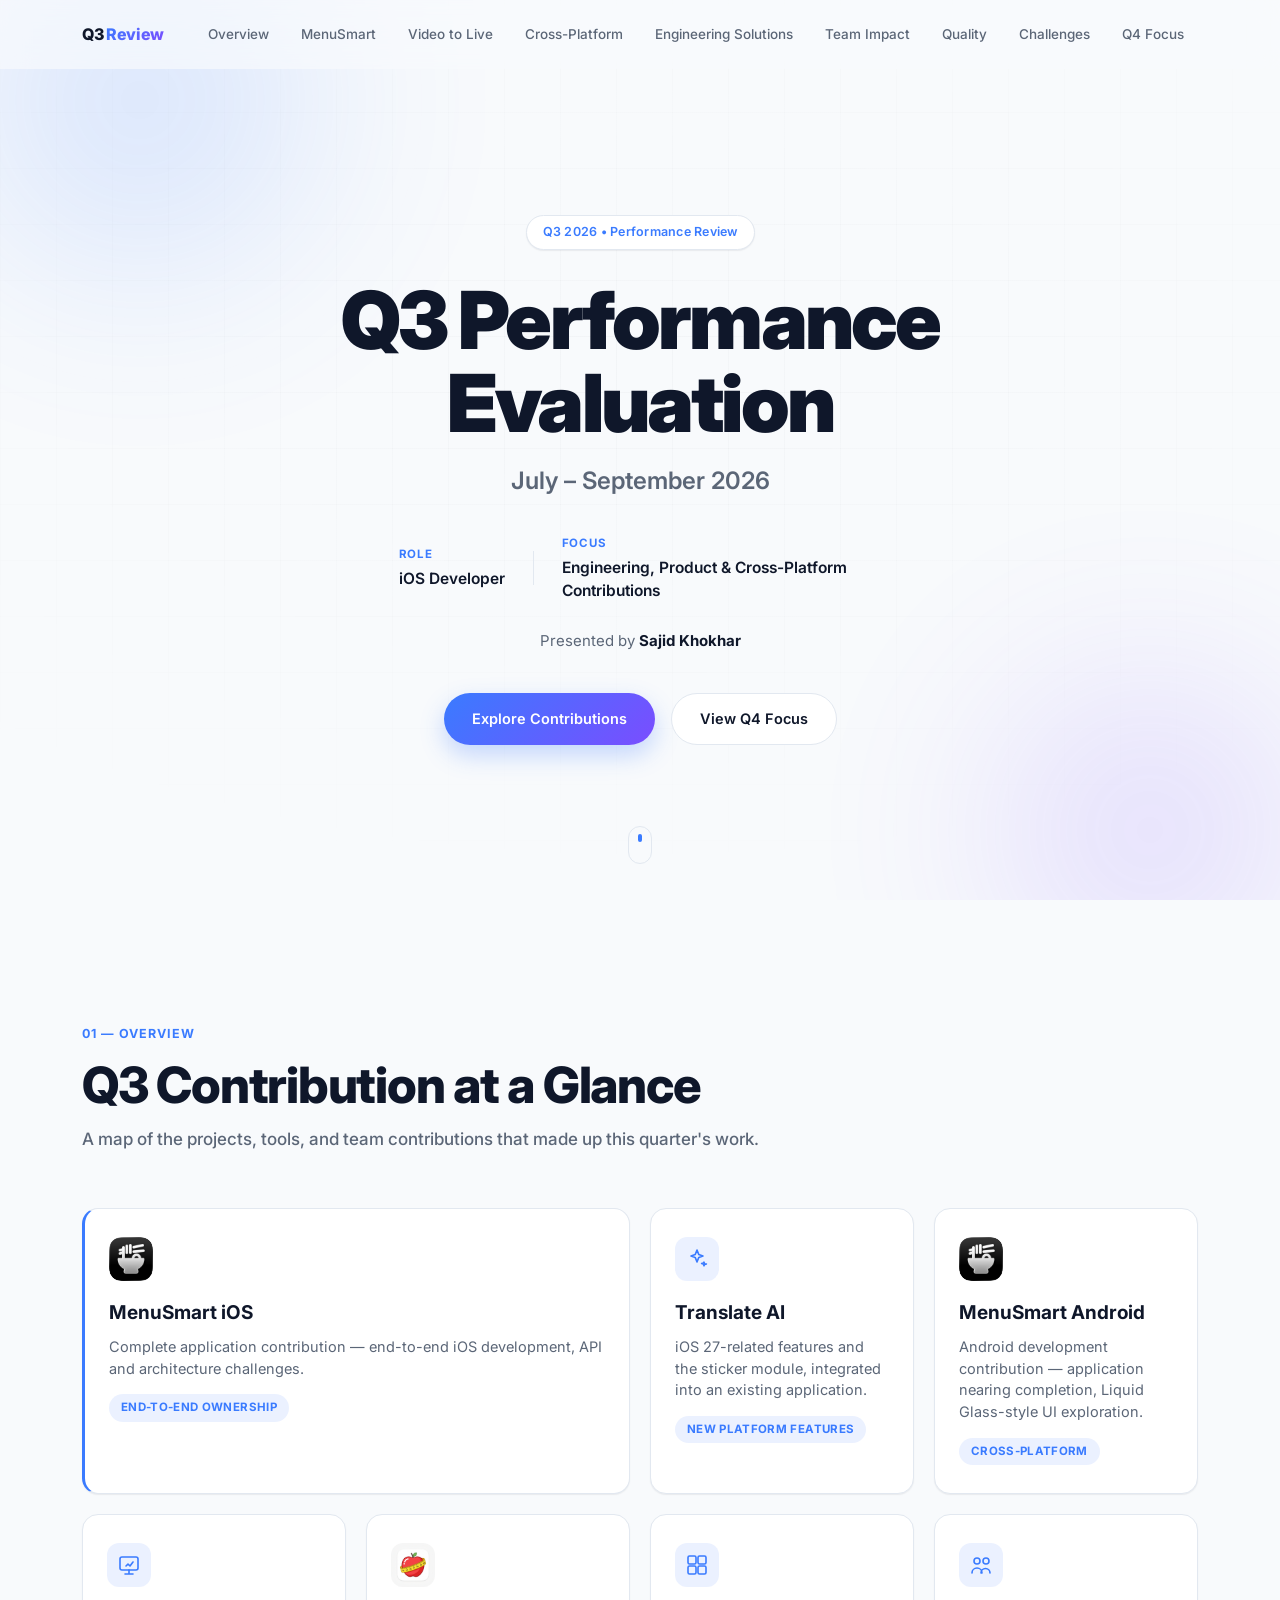
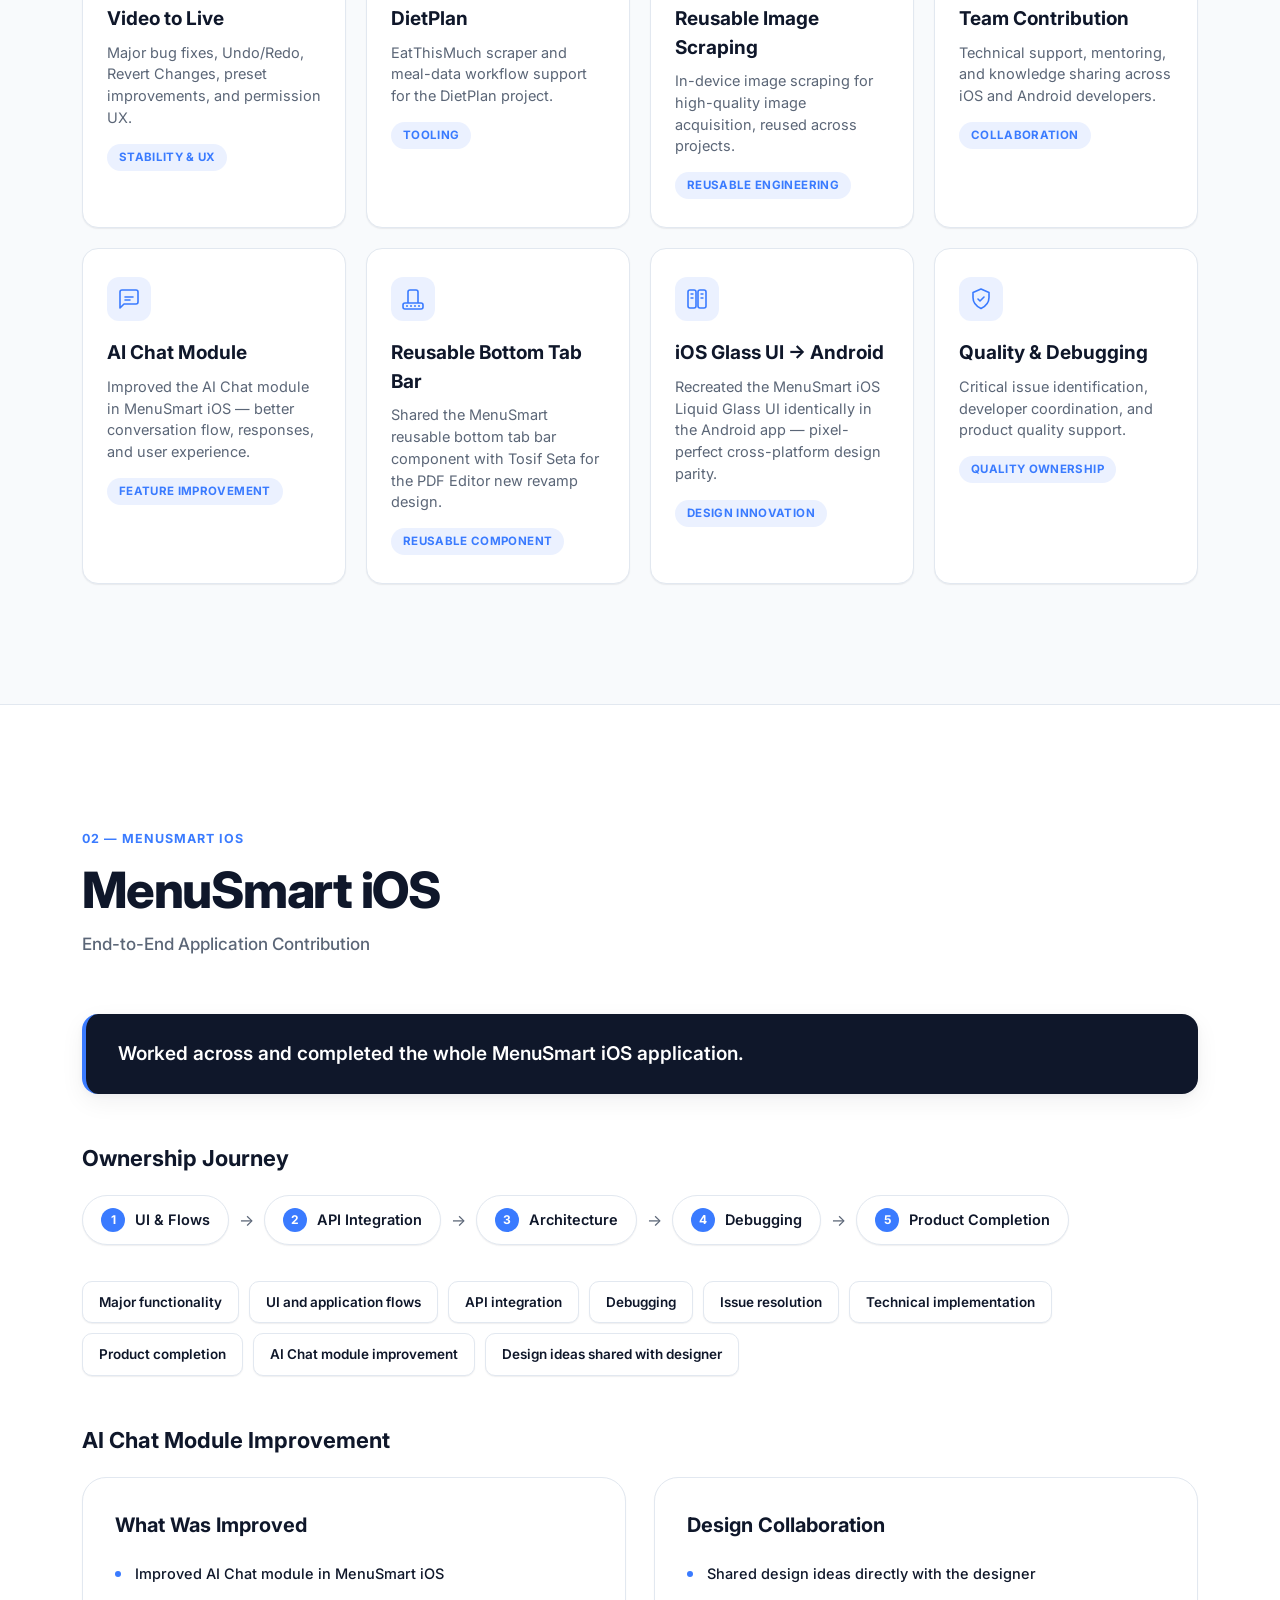
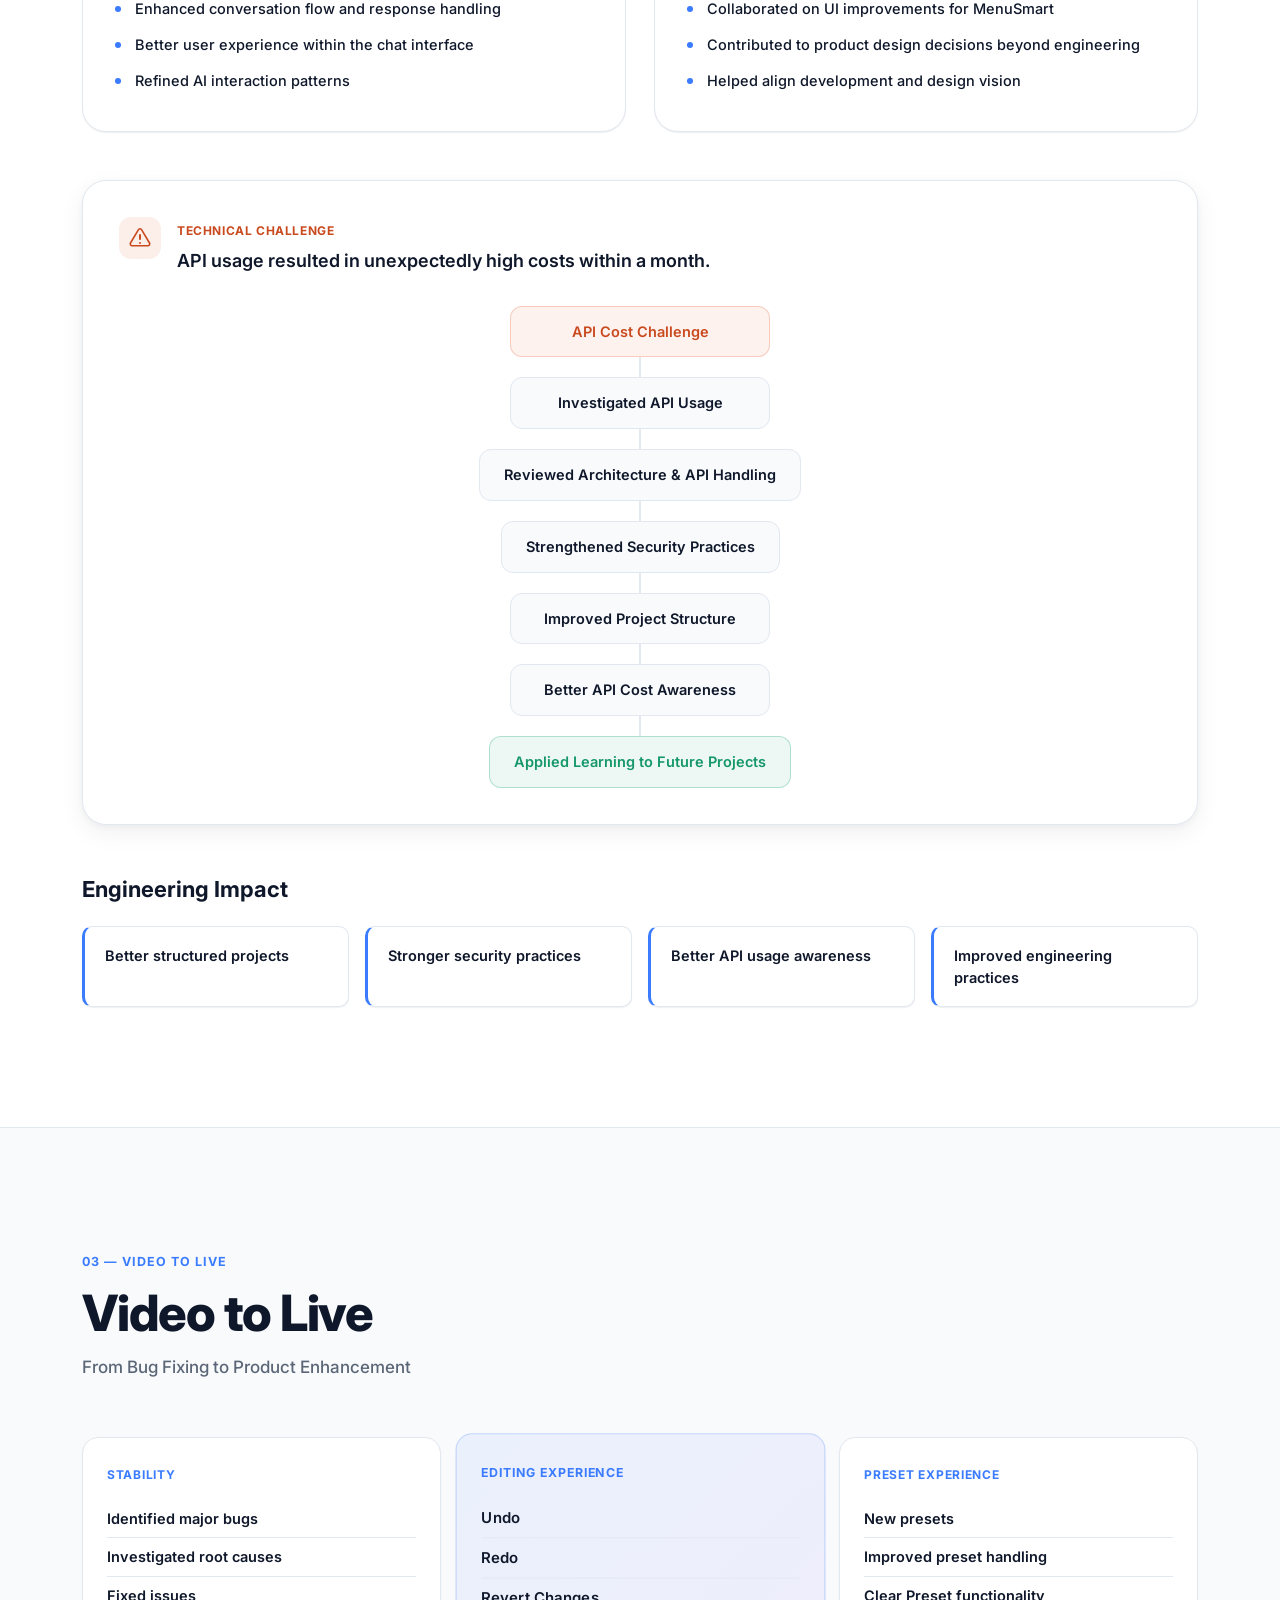
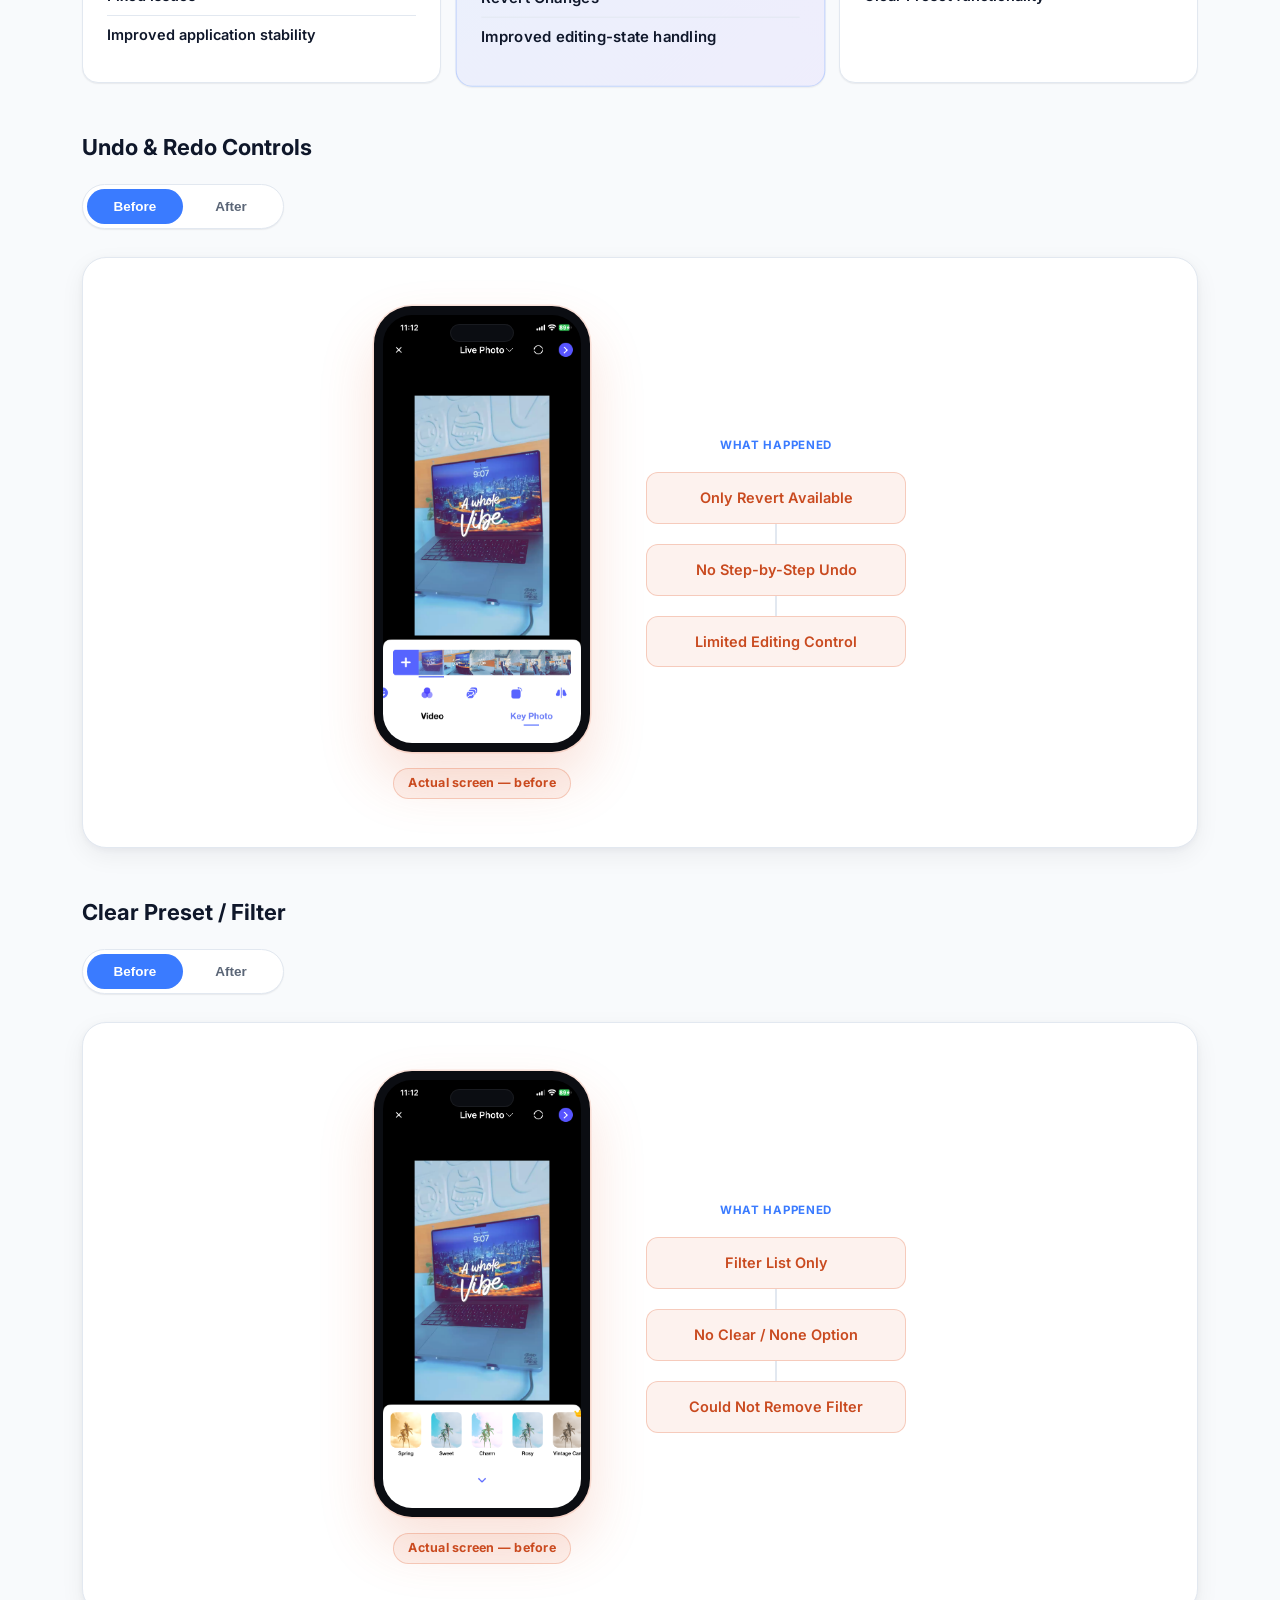
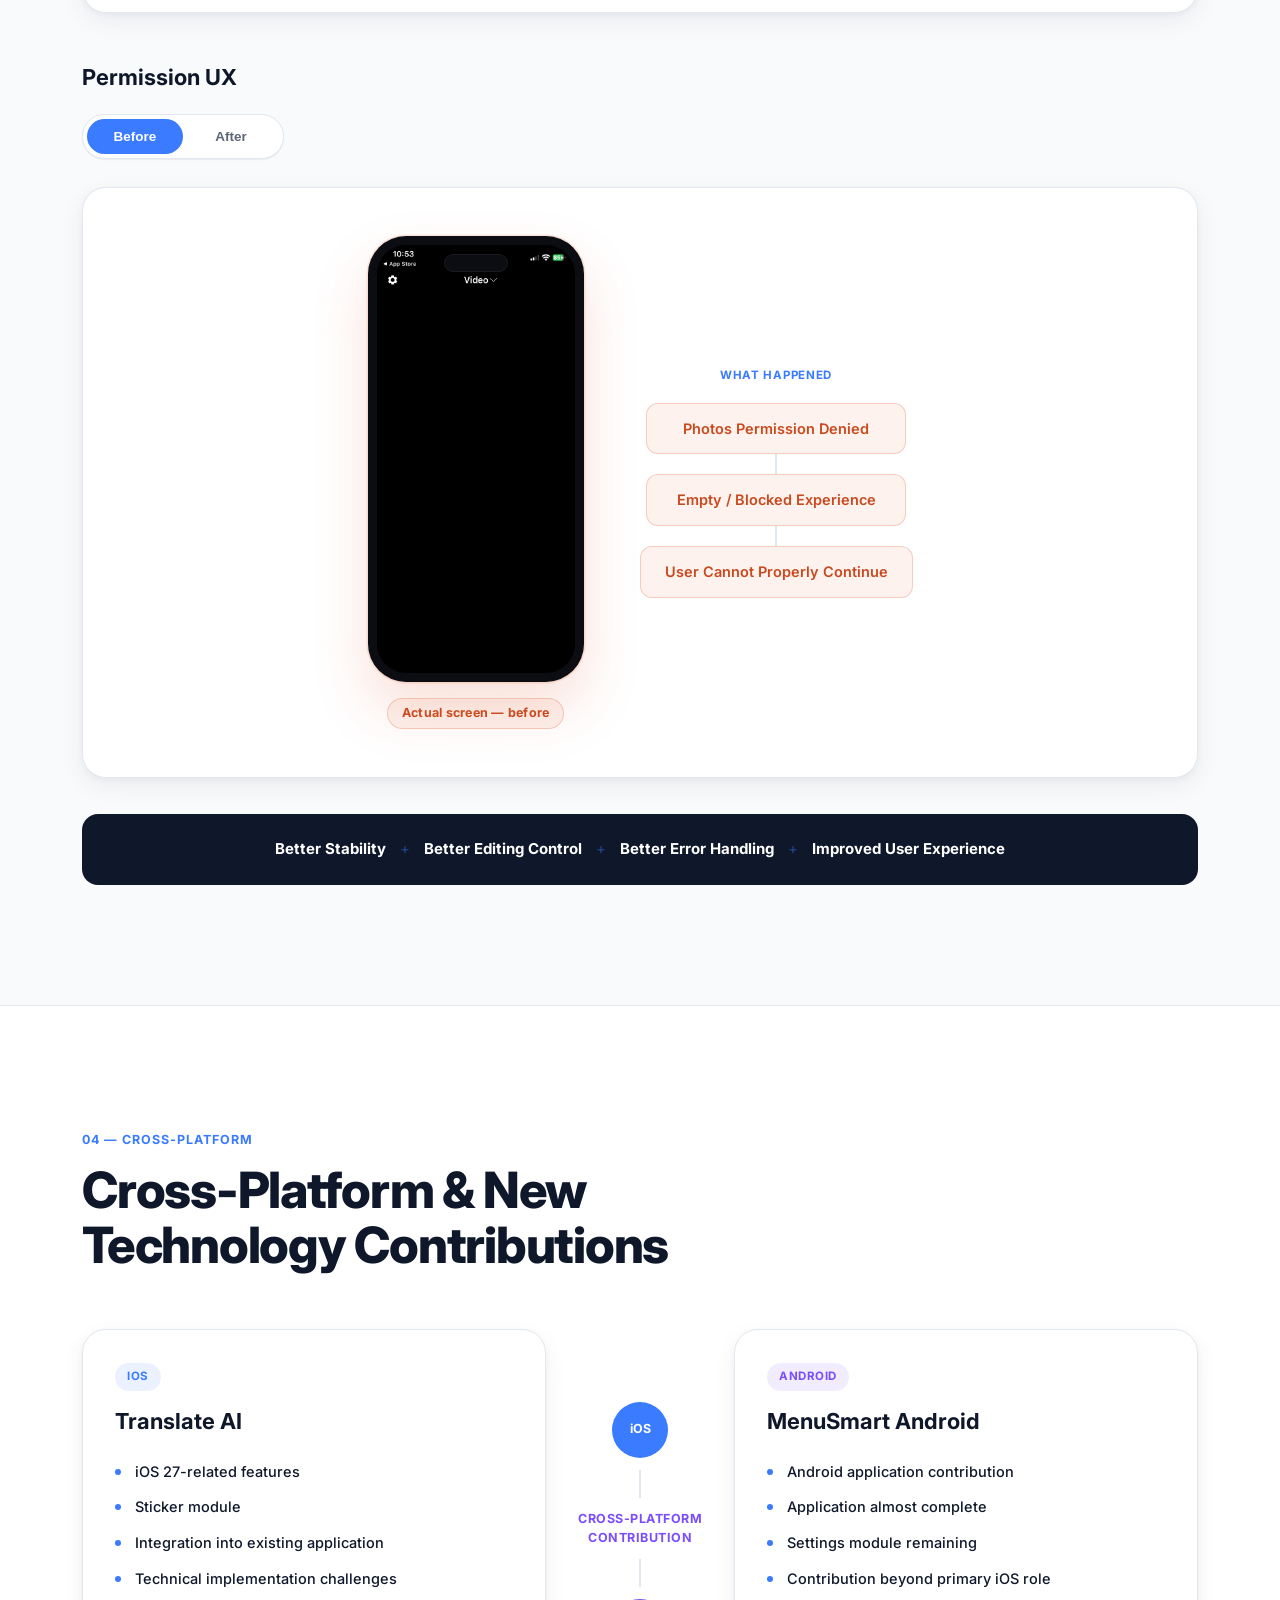
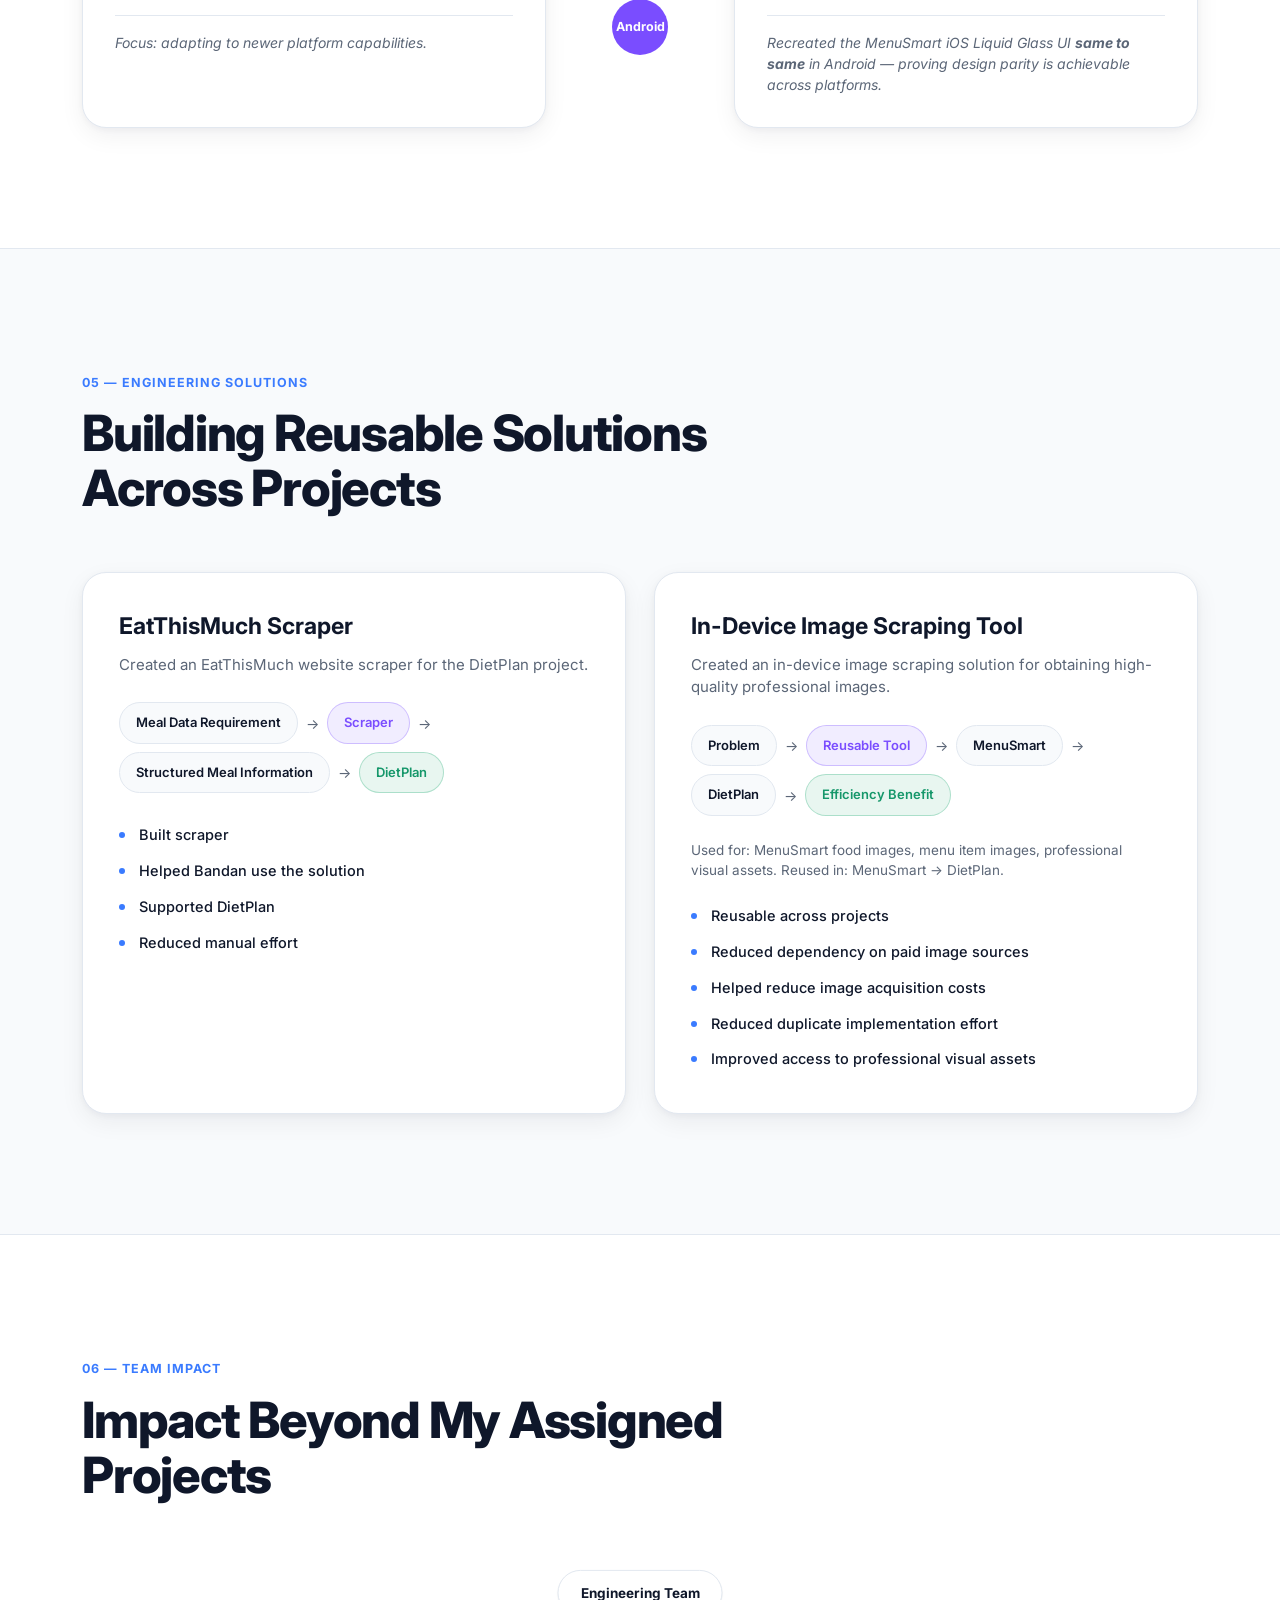
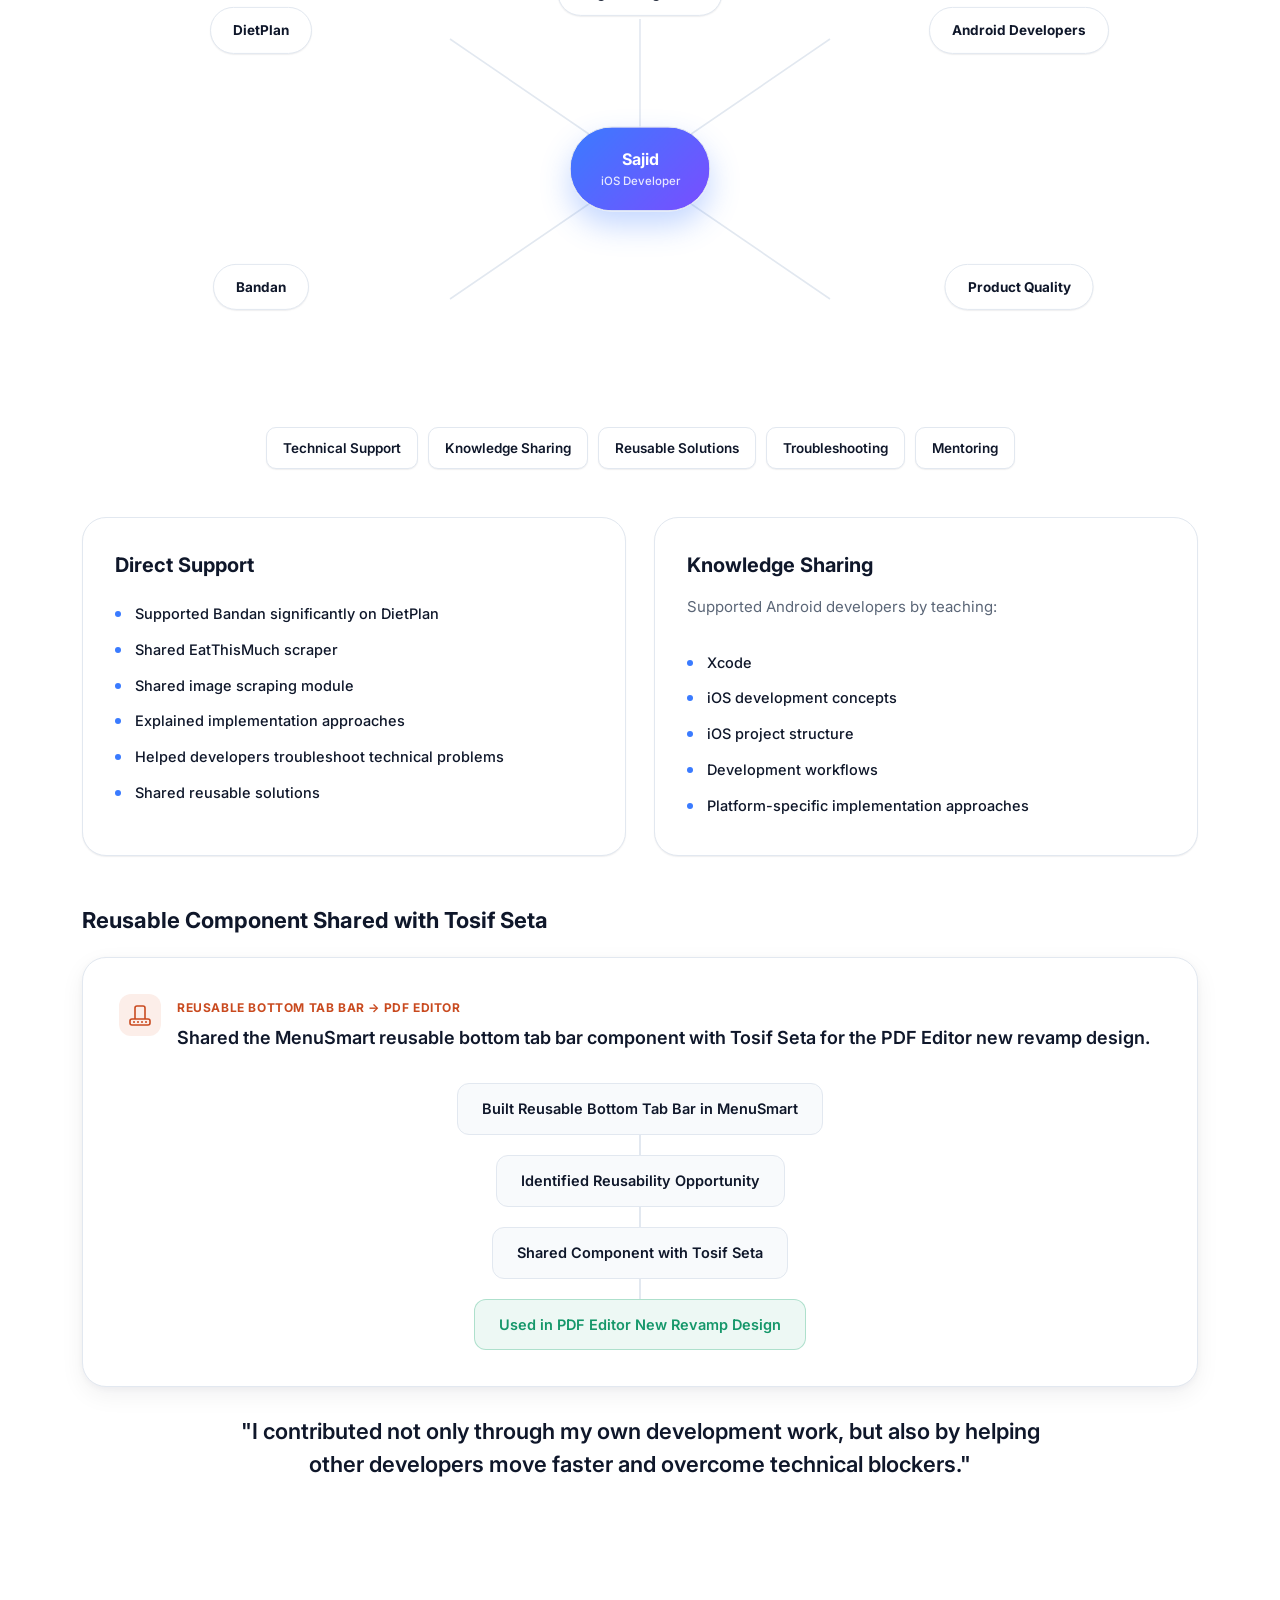
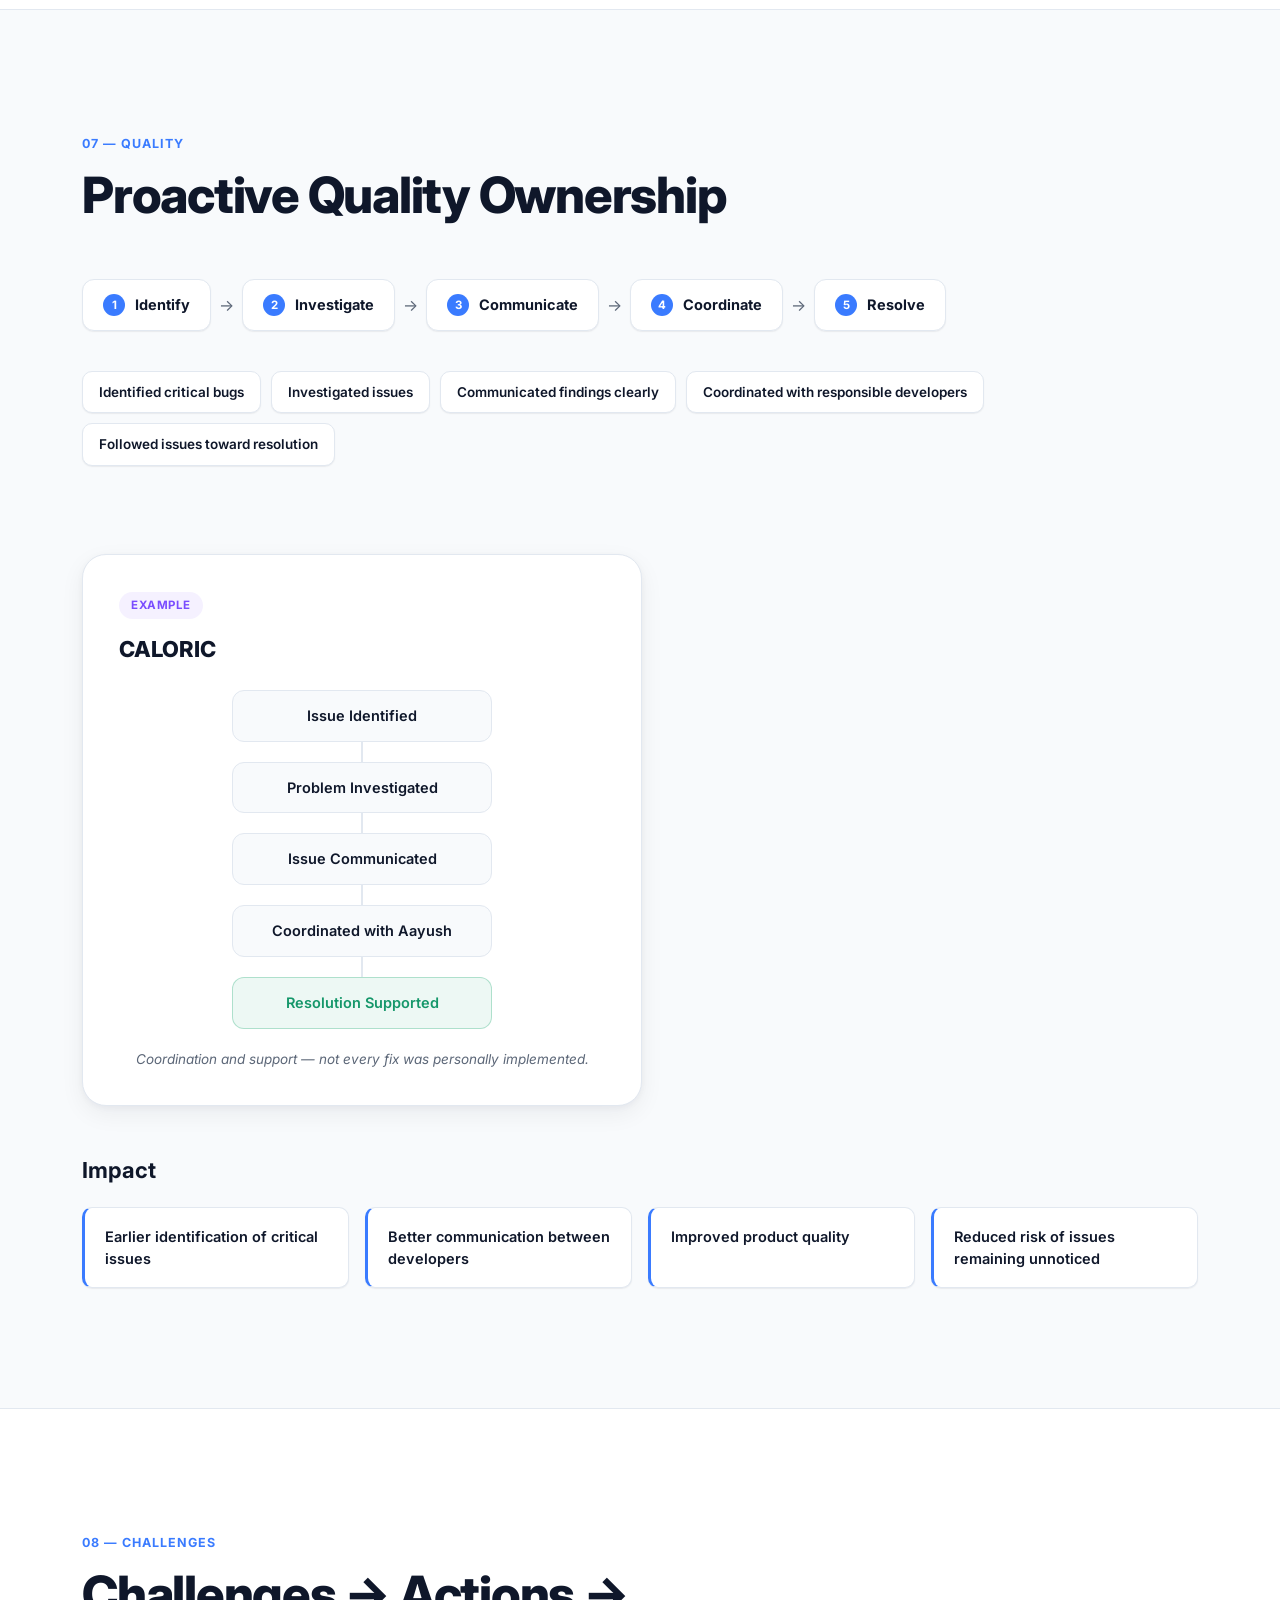
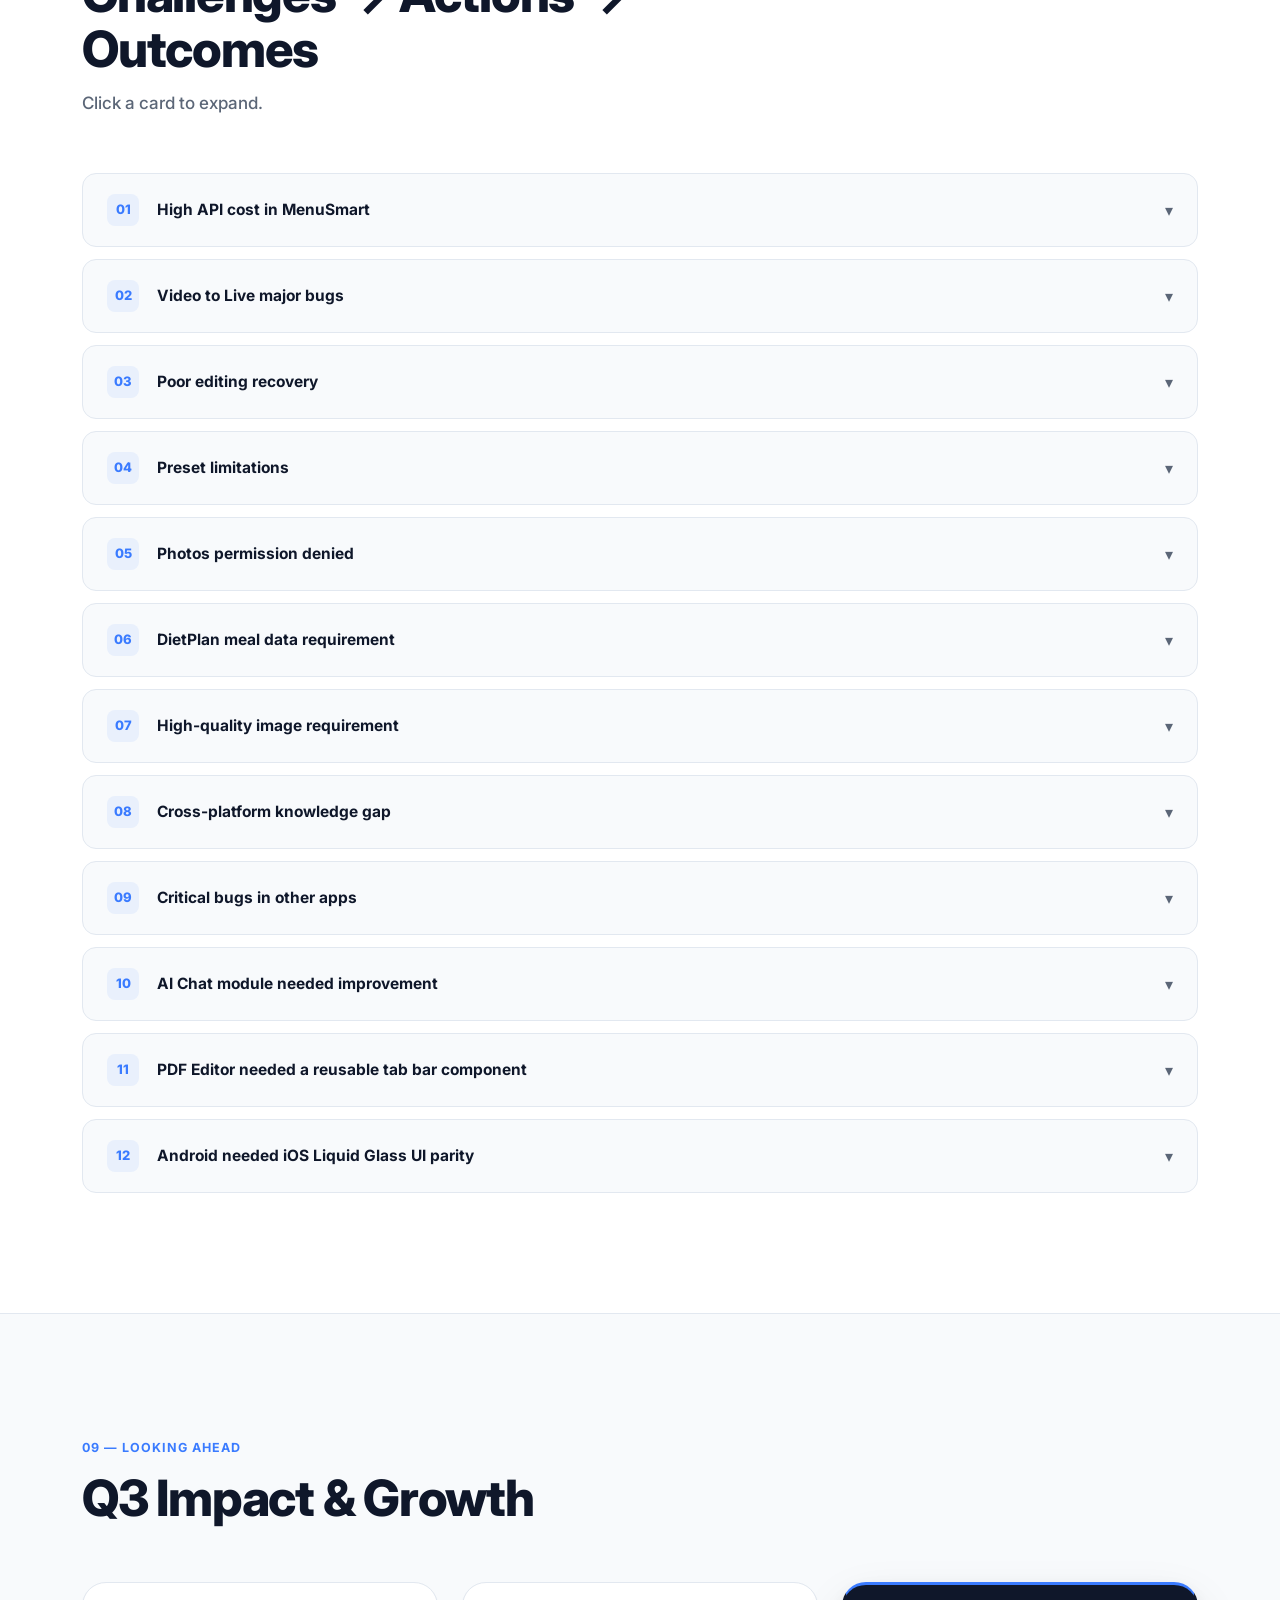
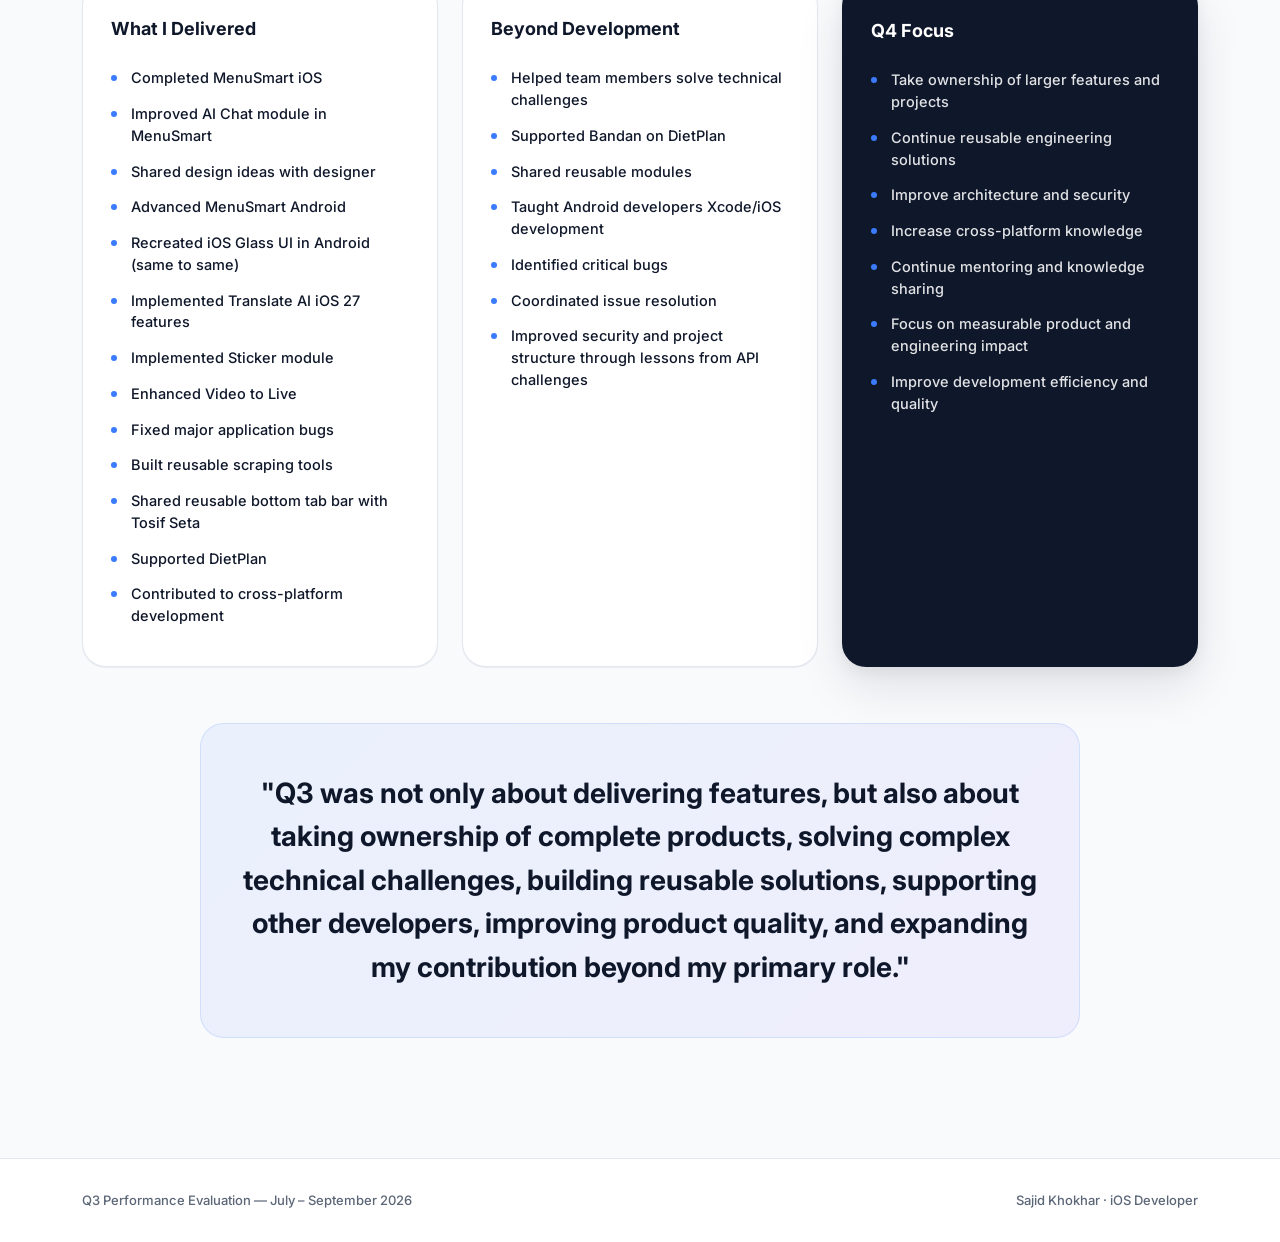
==== commit 11e90718: "Add MenuSmart app icon to iOS and Android overview cards" ====
--- a/index.html
+++ b/index.html
@@ -81,11 +81,8 @@
 
         <div class="contribution-grid">
           <div class="contrib-card fade-in" data-size="large">
-            <div class="contrib-icon">
-              <svg viewBox="0 0 24 24" fill="none">
-                <rect x="4" y="2" width="16" height="20" rx="3" stroke="currentColor" stroke-width="1.6" />
-                <path d="M9 6h6M9 18h2" stroke="currentColor" stroke-width="1.6" stroke-linecap="round" />
-              </svg>
+            <div class="contrib-icon contrib-icon-img">
+              <img src="images/menusmart-icon.png" alt="MenuSmart app icon" class="app-icon-img">
             </div>
             <h3>MenuSmart iOS</h3>
             <p>Complete application contribution — end-to-end iOS development, API and architecture challenges.</p>
@@ -107,11 +104,8 @@
           </div>
 
           <div class="contrib-card fade-in">
-            <div class="contrib-icon">
-              <svg viewBox="0 0 24 24" fill="none">
-                <rect x="6" y="2" width="12" height="20" rx="2.5" stroke="currentColor" stroke-width="1.6" />
-                <circle cx="12" cy="18" r="1" fill="currentColor" />
-              </svg>
+            <div class="contrib-icon contrib-icon-img">
+              <img src="images/menusmart-icon.png" alt="MenuSmart app icon" class="app-icon-img">
             </div>
             <h3>MenuSmart Android</h3>
             <p>Android development contribution — application nearing completion, Liquid Glass-style UI exploration.</p>
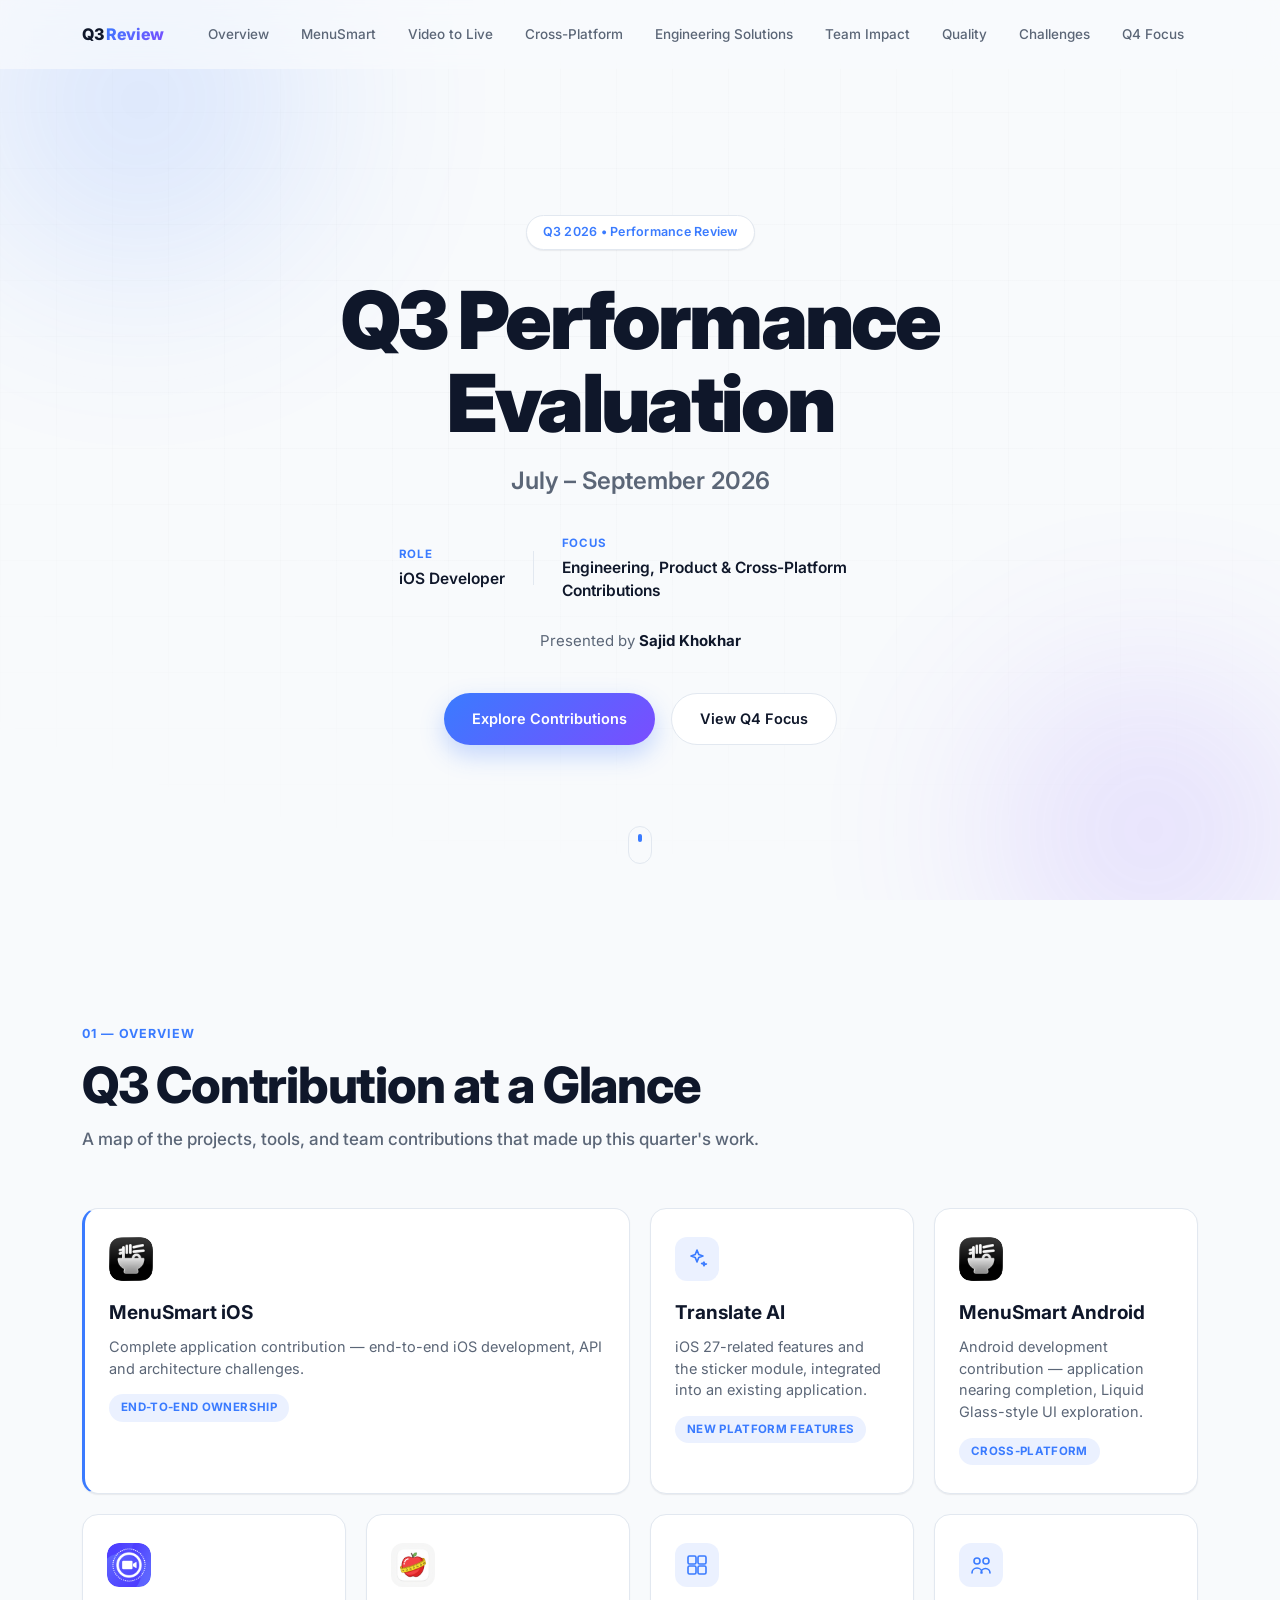
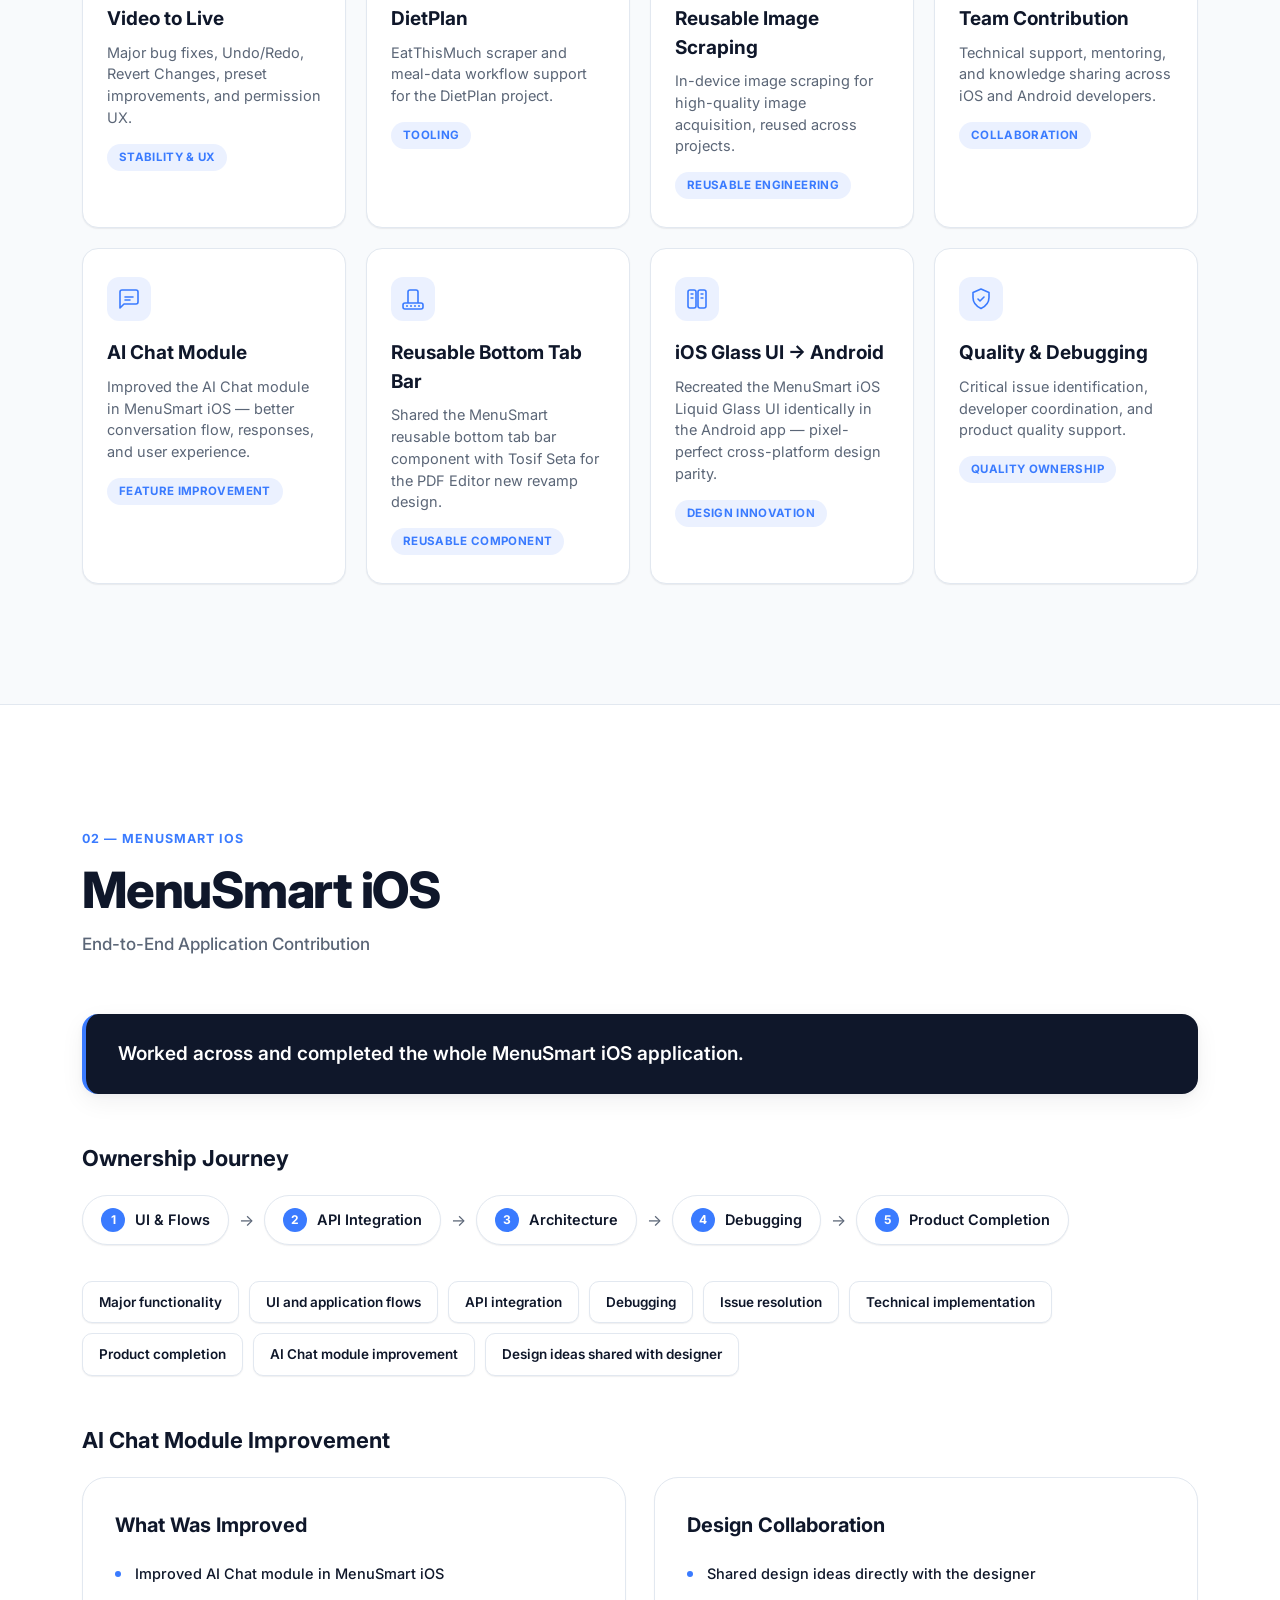
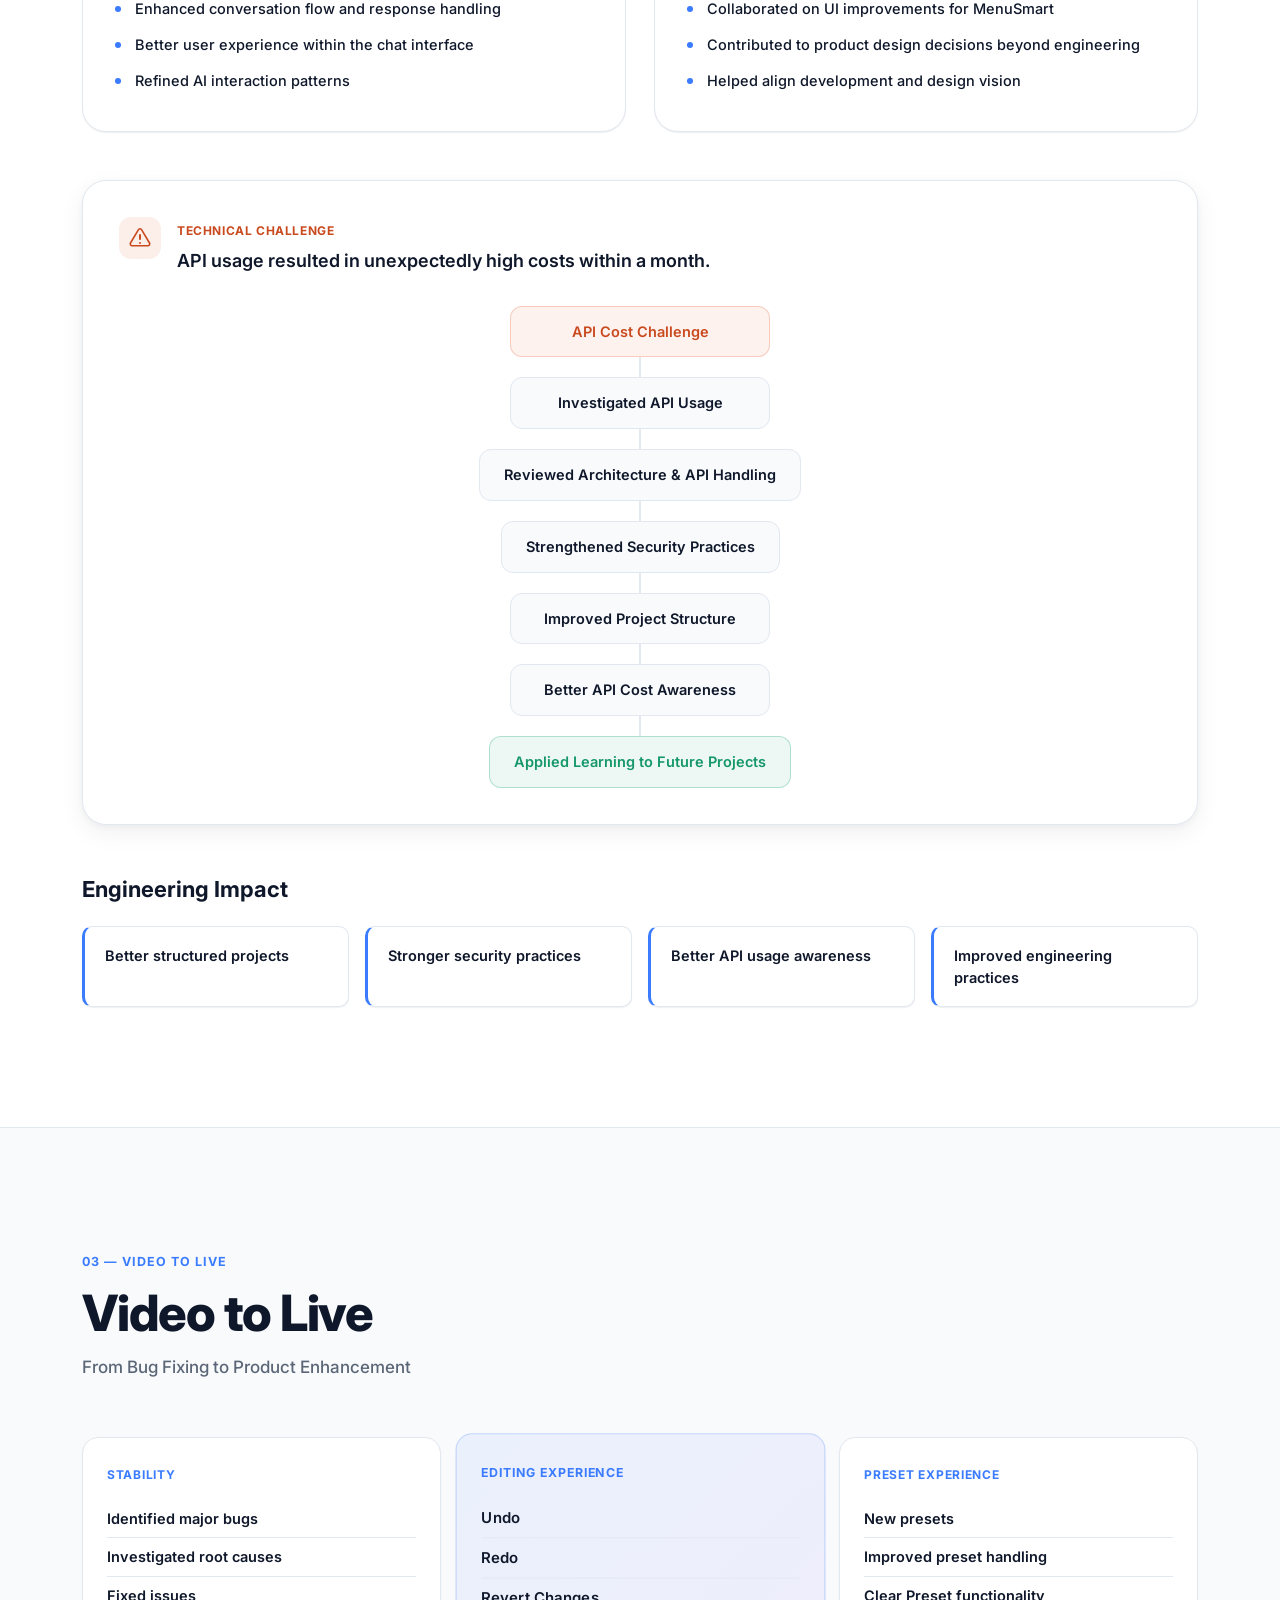
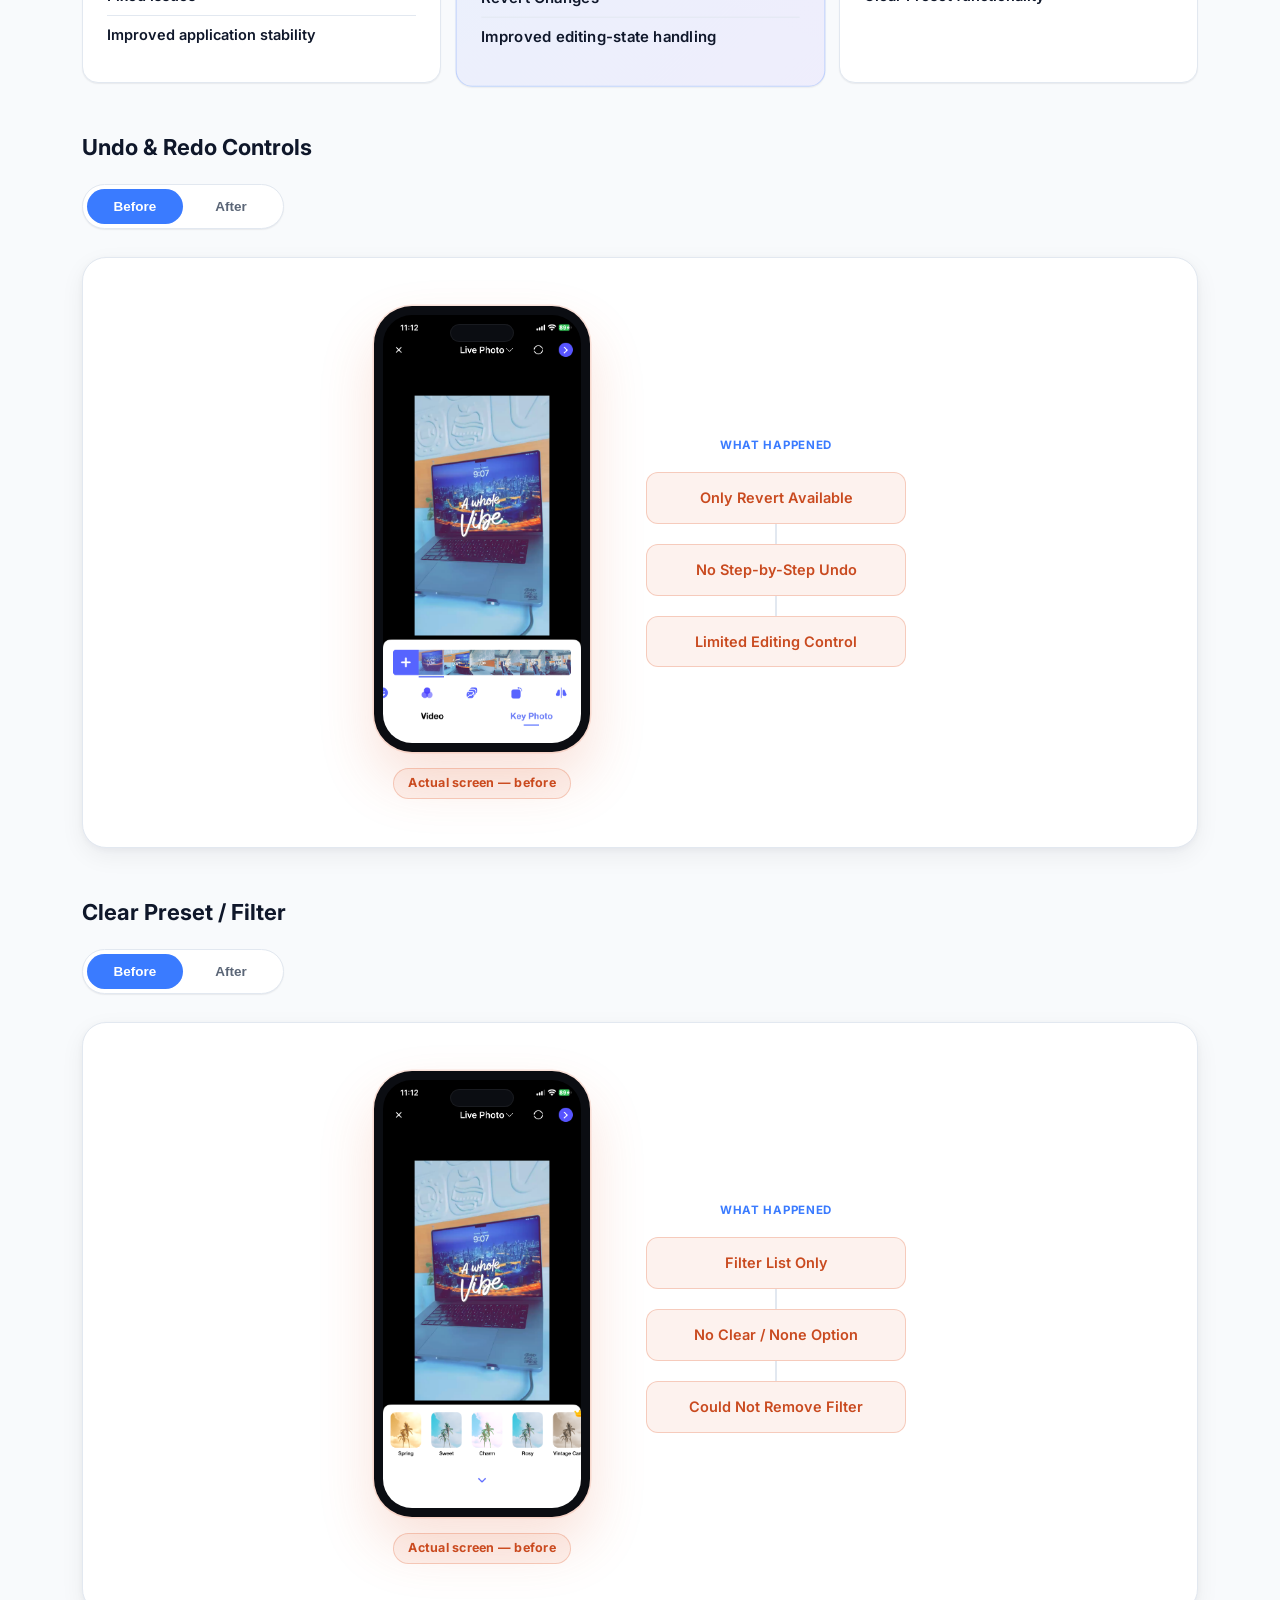
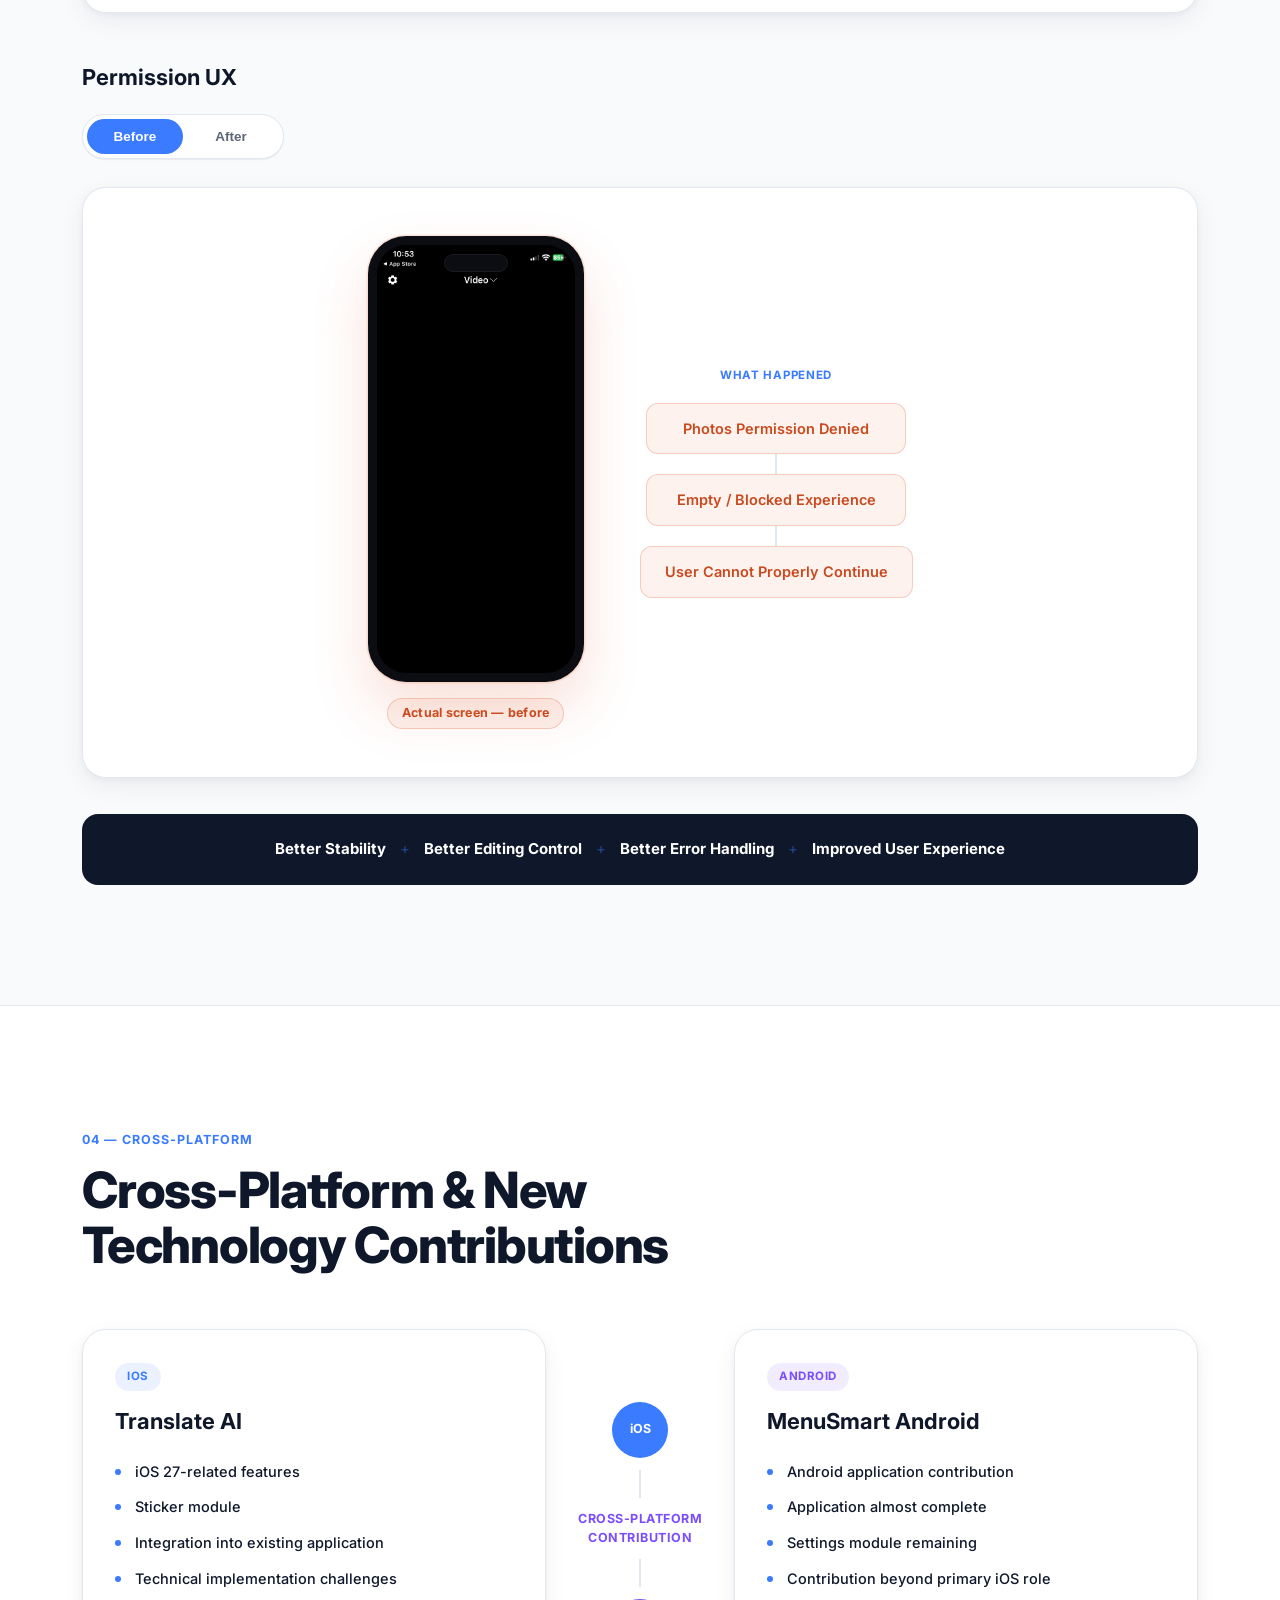
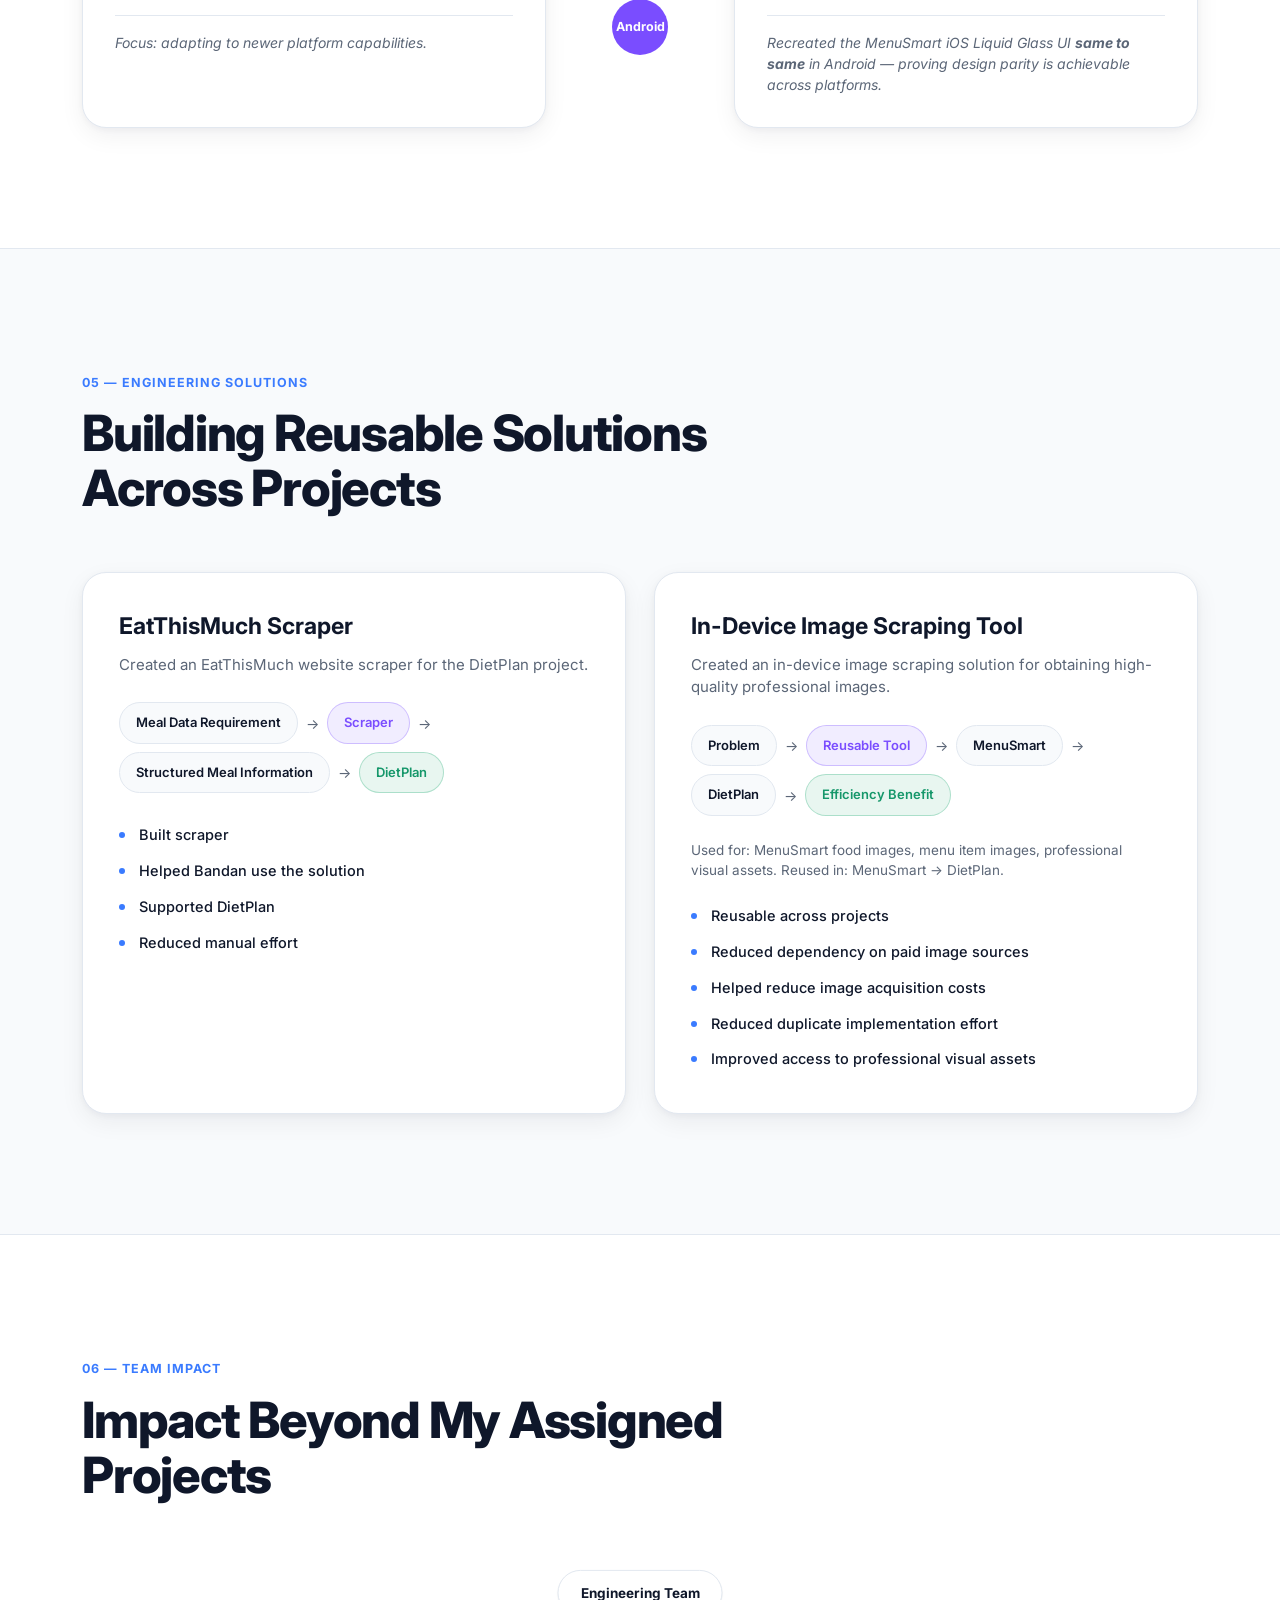
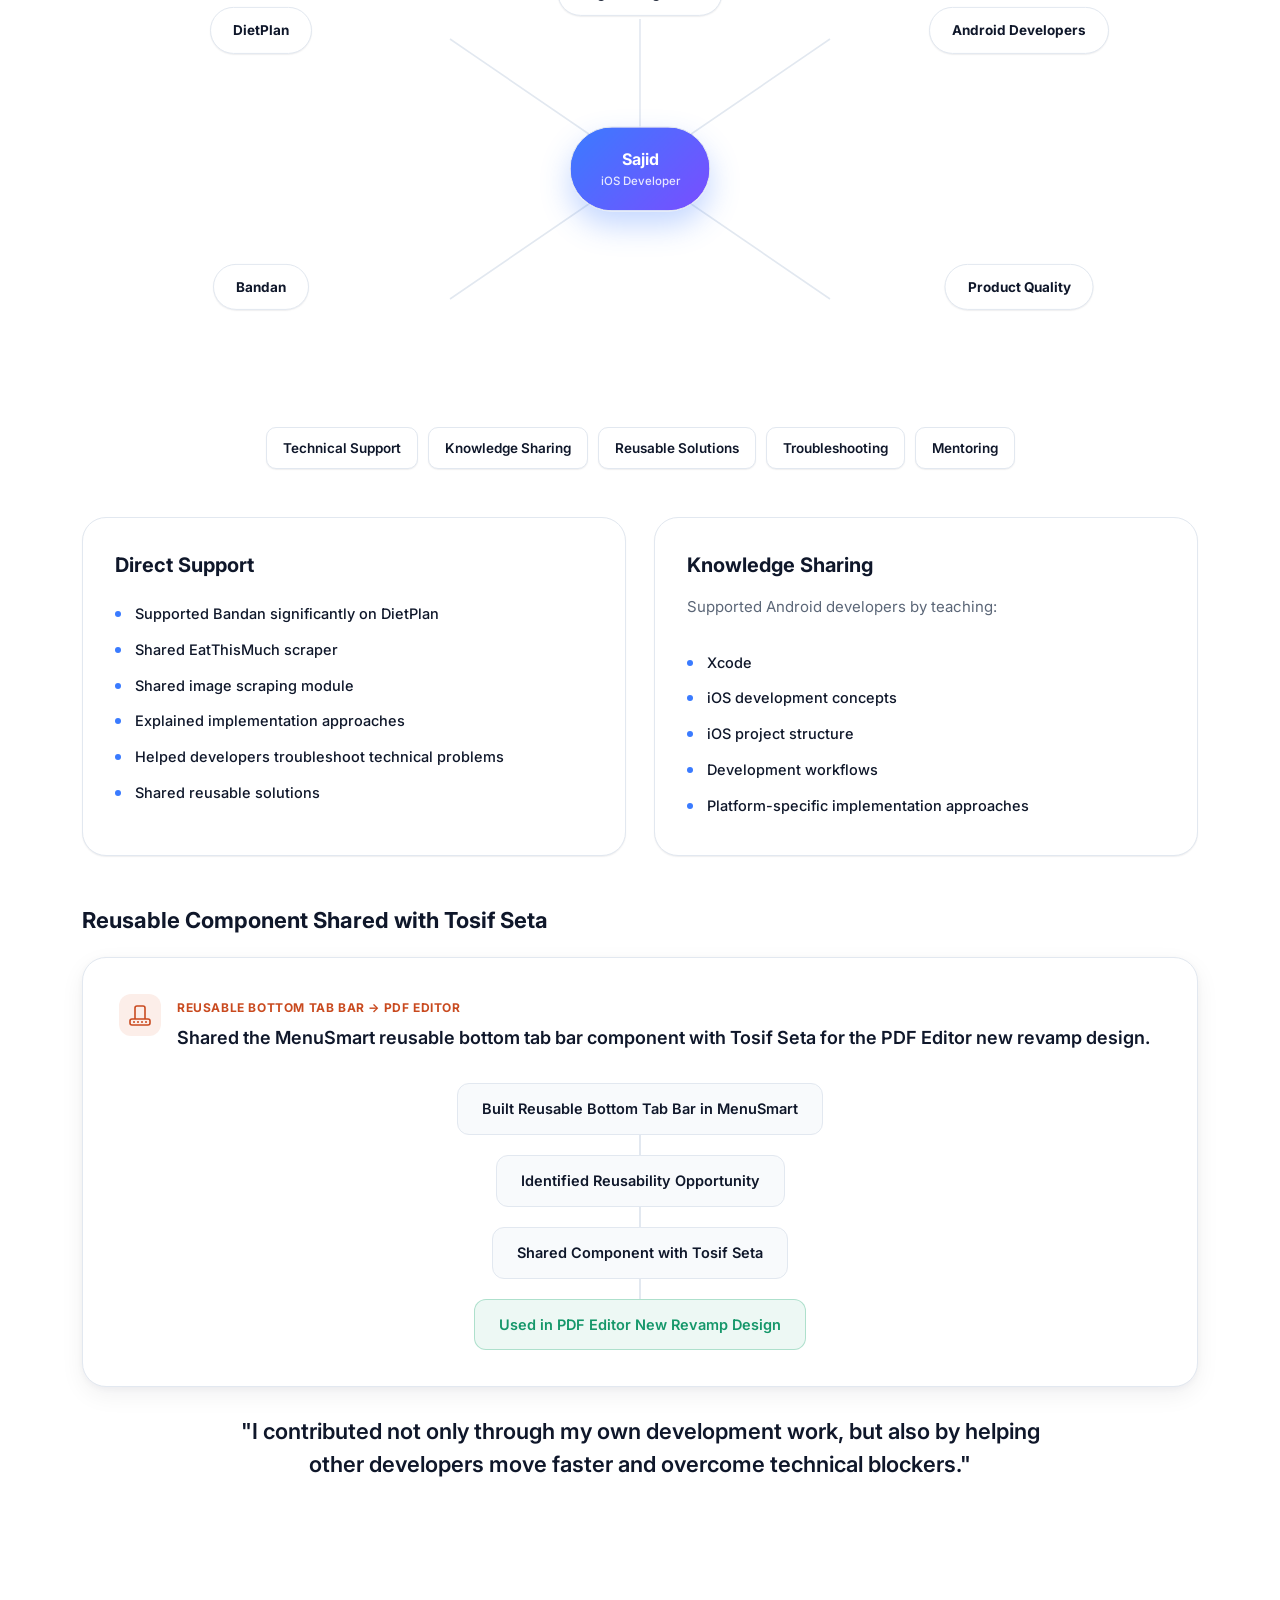
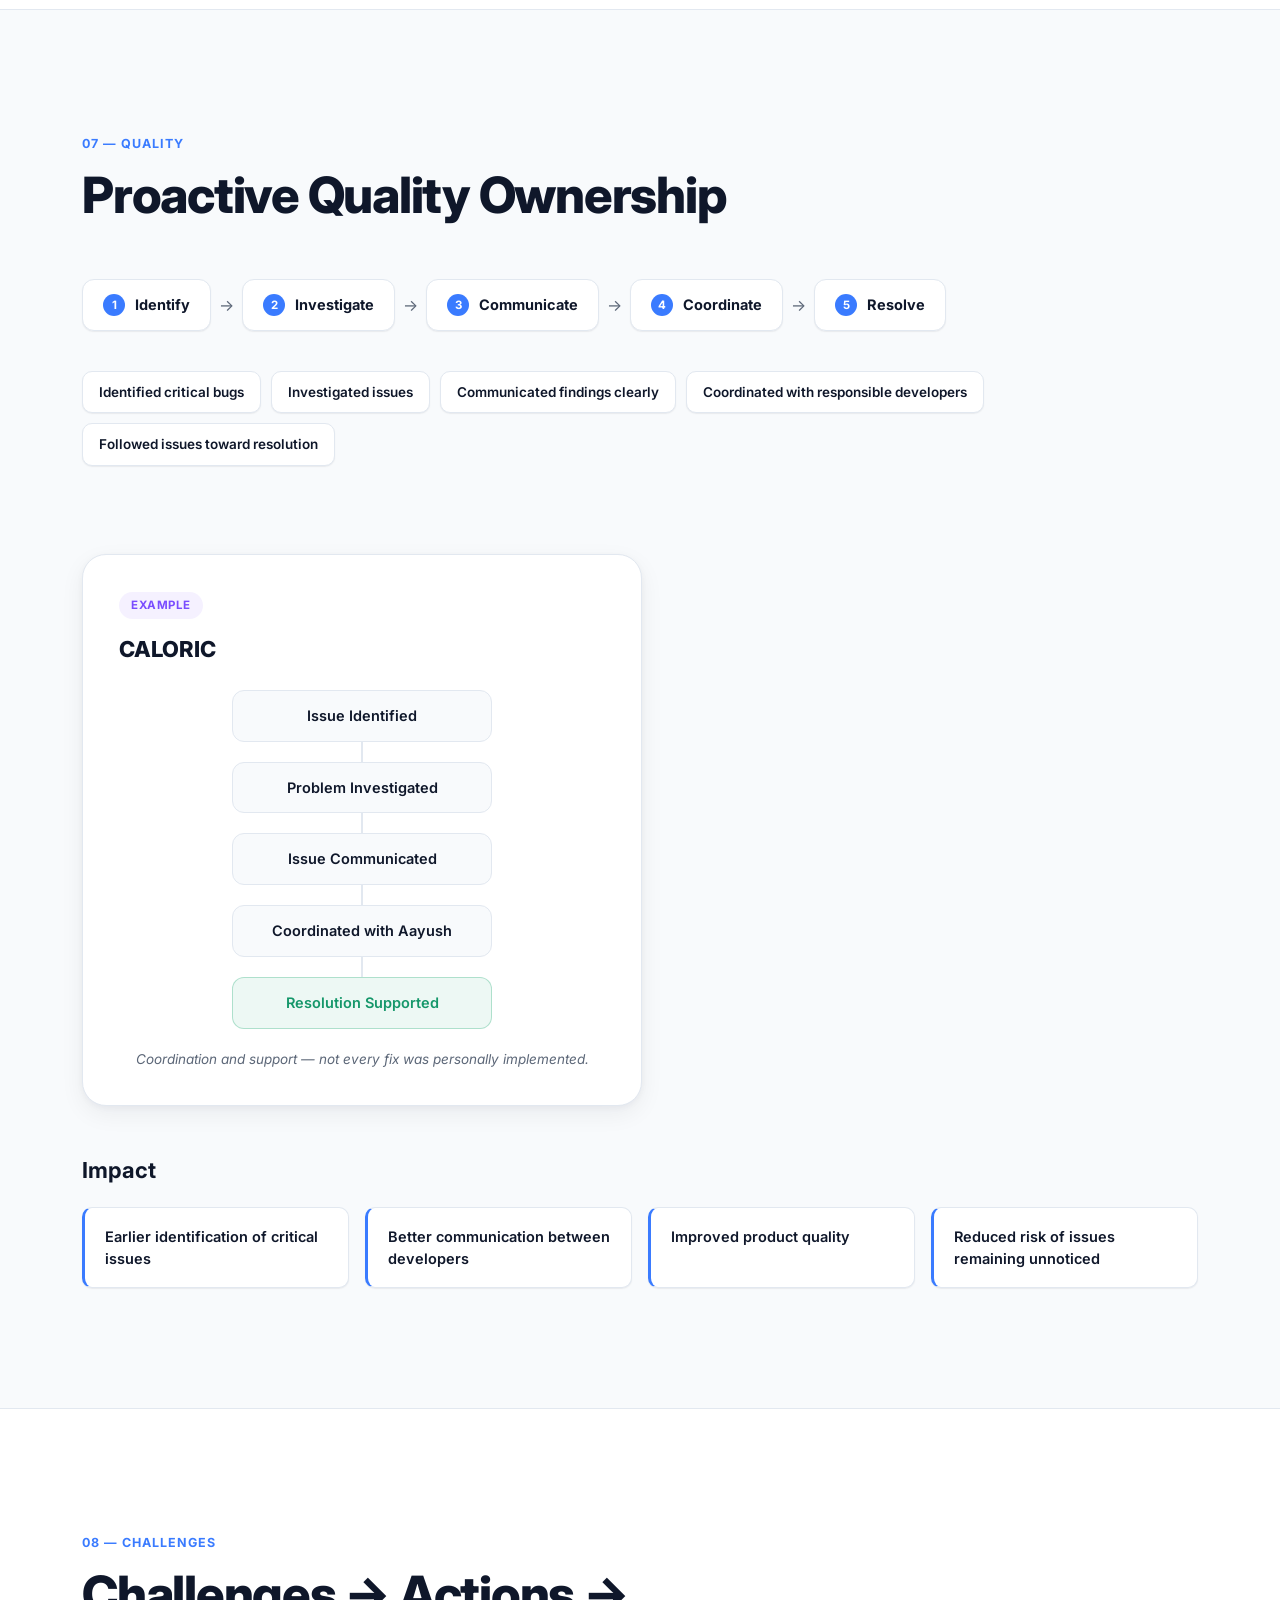
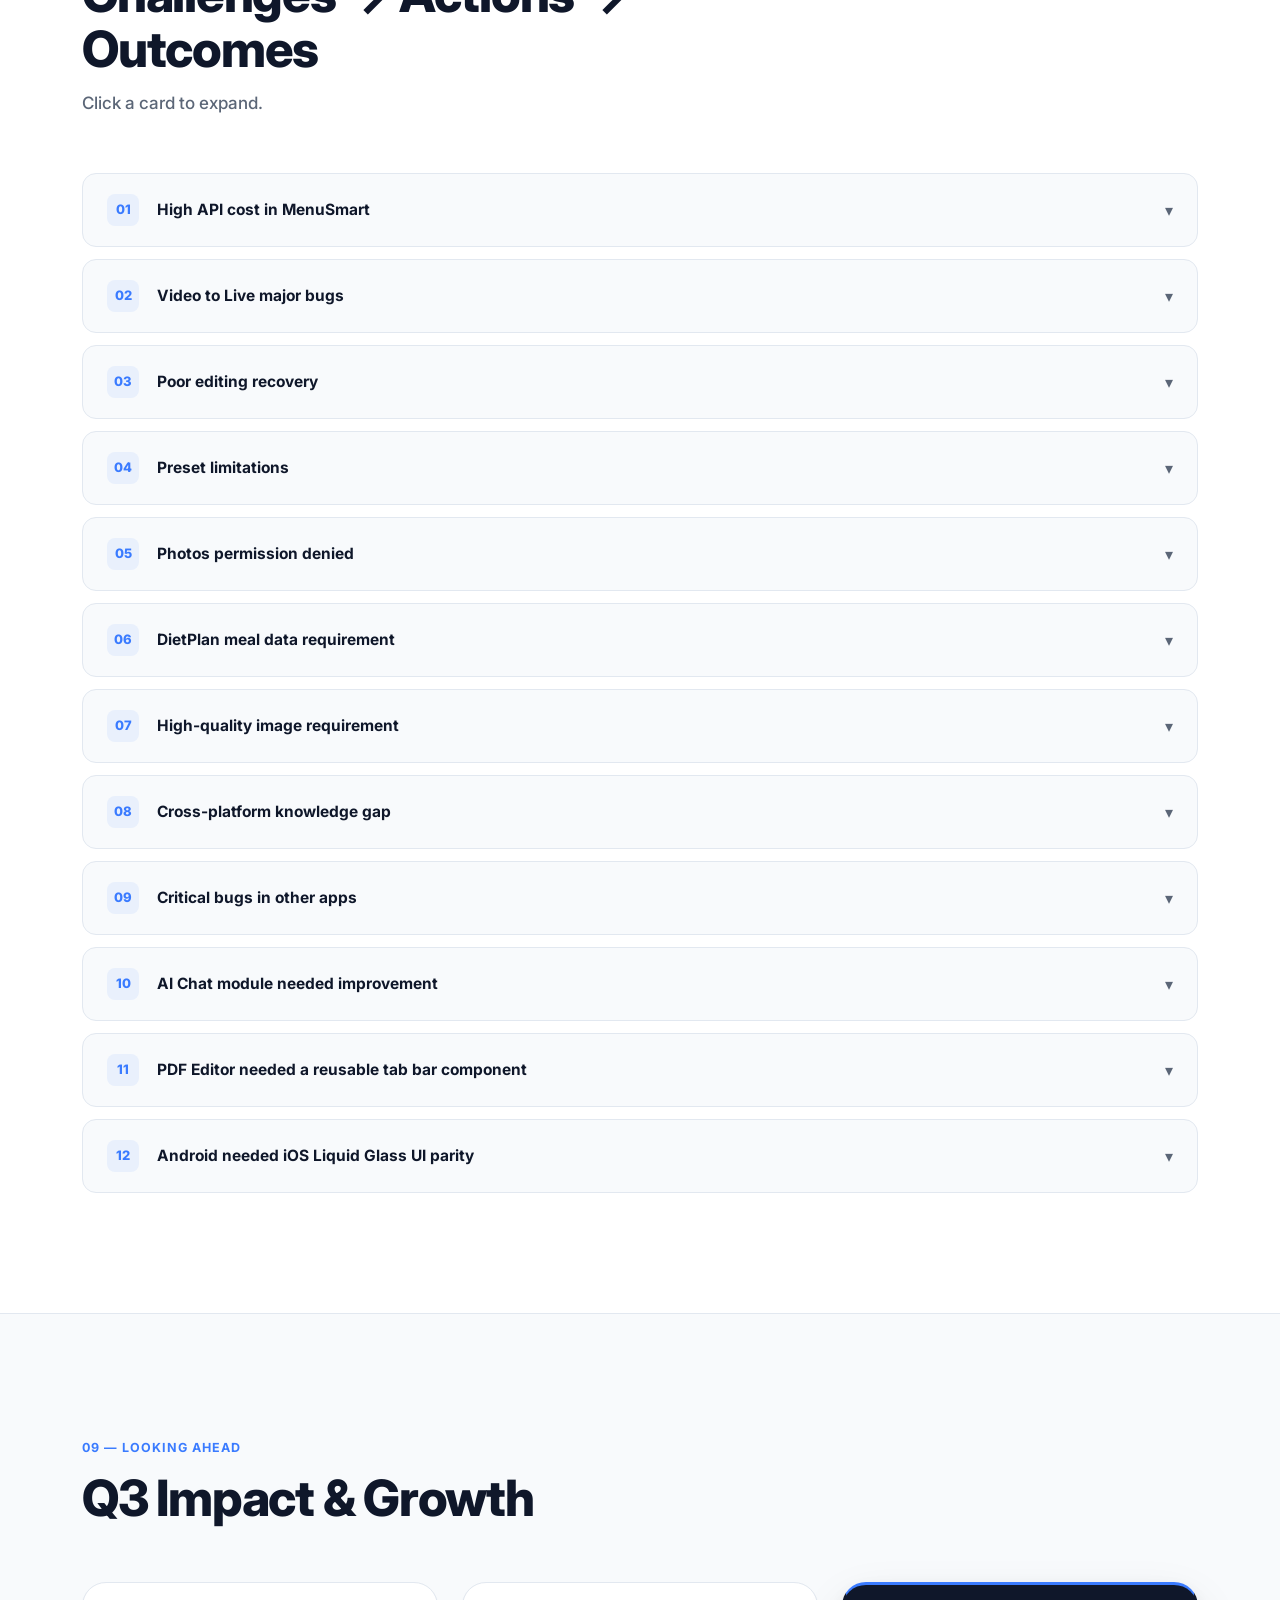
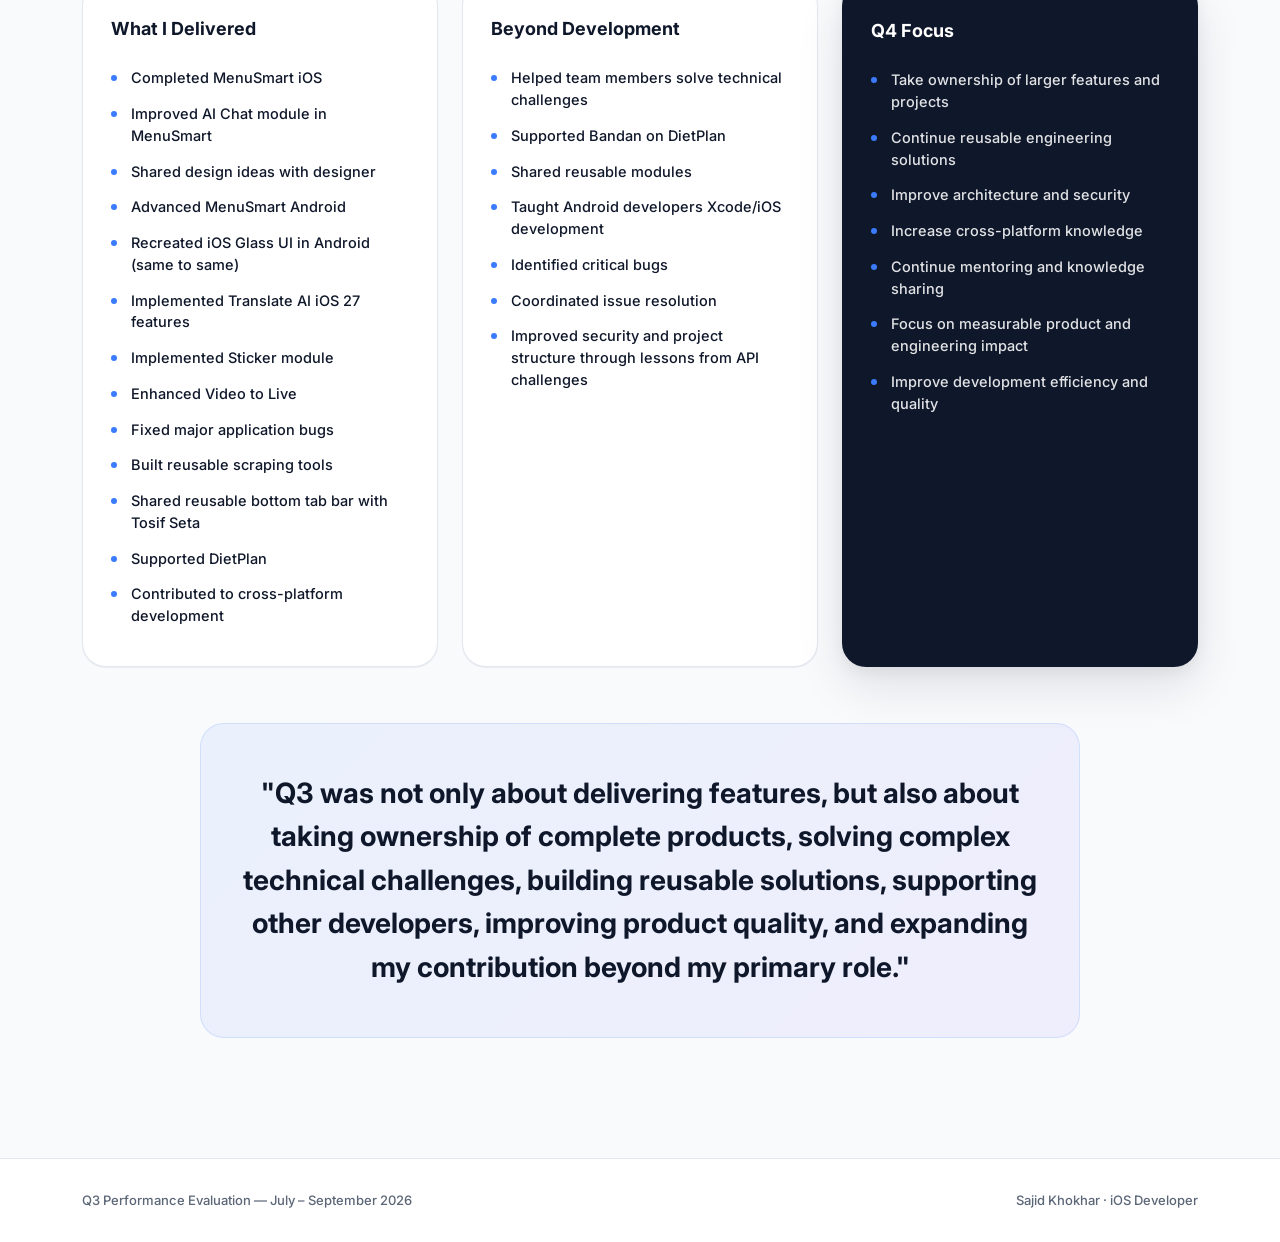
==== commit 6a6b1721: "Add Video to Live app icon to overview card" ====
--- a/index.html
+++ b/index.html
@@ -113,13 +113,8 @@
           </div>
 
           <div class="contrib-card fade-in">
-            <div class="contrib-icon">
-              <svg viewBox="0 0 24 24" fill="none">
-                <rect x="3" y="4" width="18" height="13" rx="2" stroke="currentColor" stroke-width="1.6" />
-                <path d="M8 21h8M12 17v4" stroke="currentColor" stroke-width="1.6" stroke-linecap="round" />
-                <path d="M9 13l2-2 2 2 3-4" stroke="currentColor" stroke-width="1.6" stroke-linecap="round"
-                  stroke-linejoin="round" />
-              </svg>
+            <div class="contrib-icon contrib-icon-img">
+              <img src="images/videotolive-icon.png" alt="Video to Live app icon" class="app-icon-img">
             </div>
             <h3>Video to Live</h3>
             <p>Major bug fixes, Undo/Redo, Revert Changes, preset improvements, and permission UX.</p>
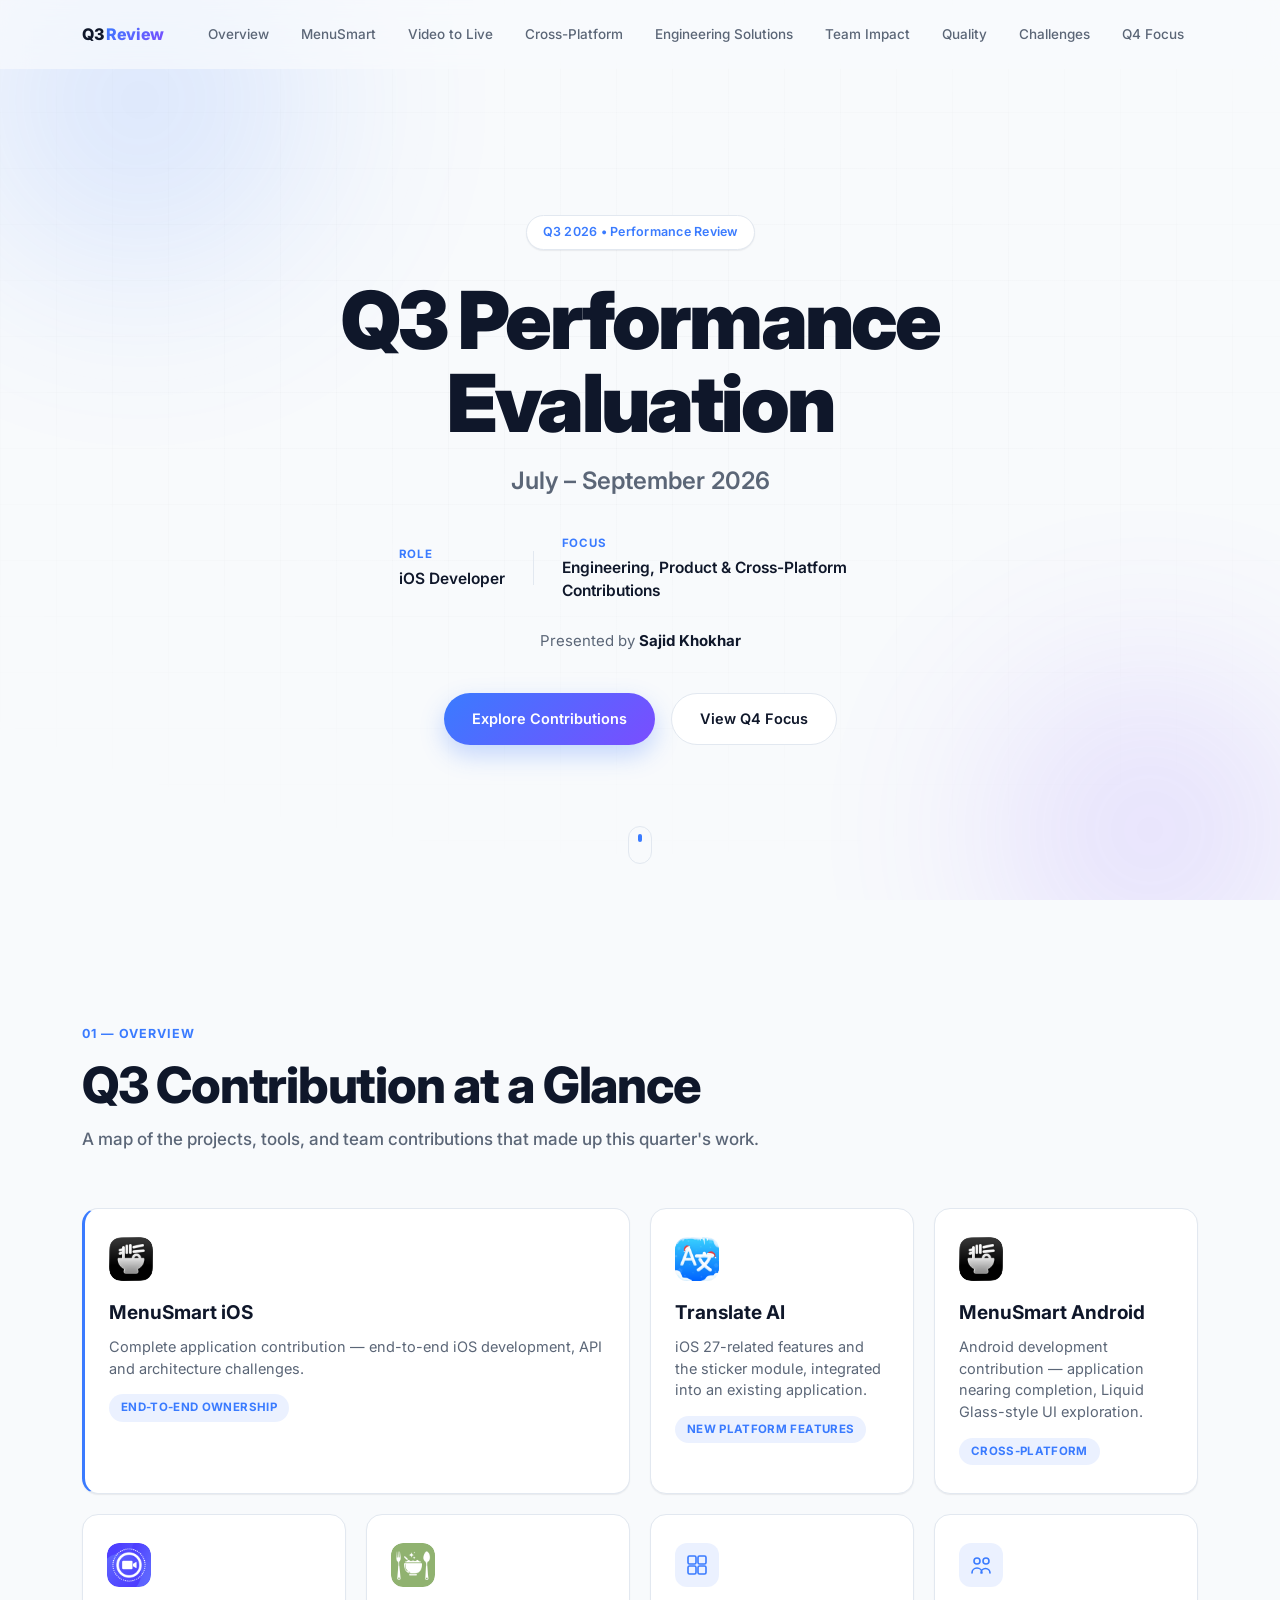
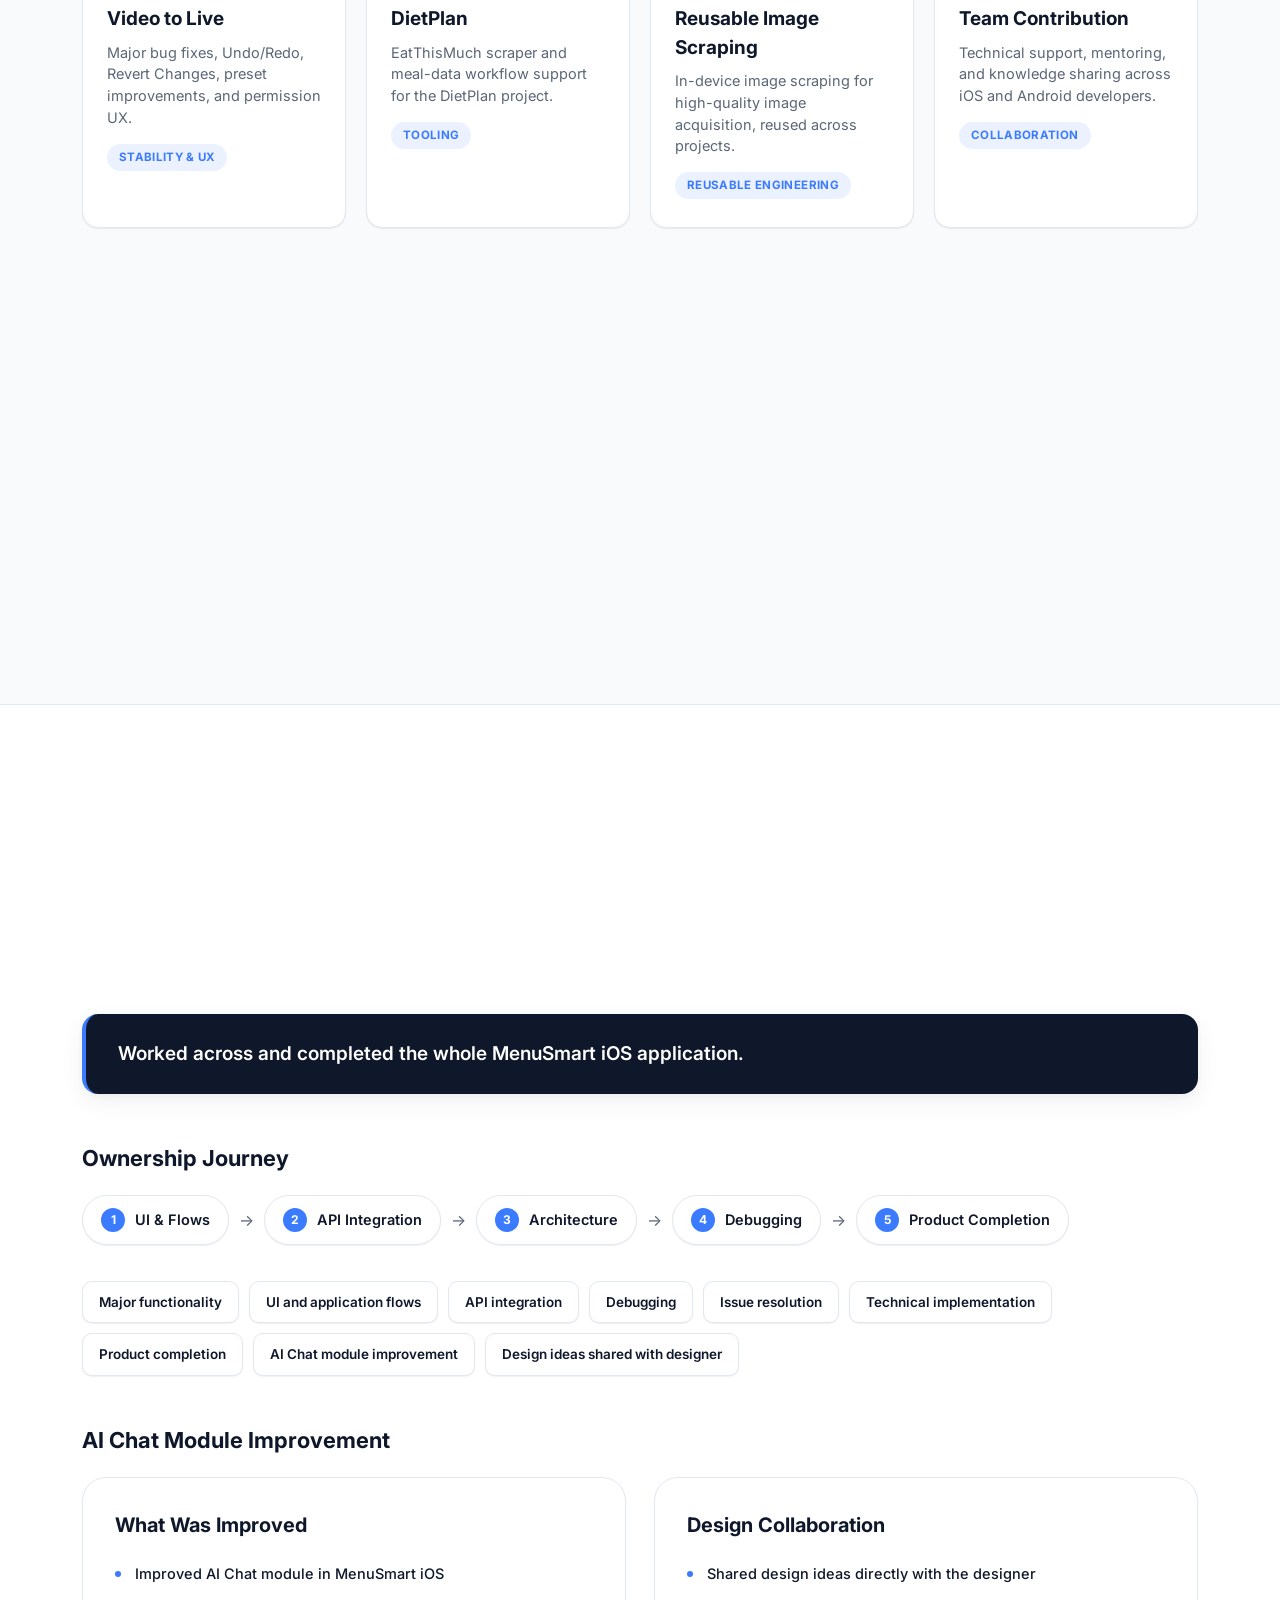
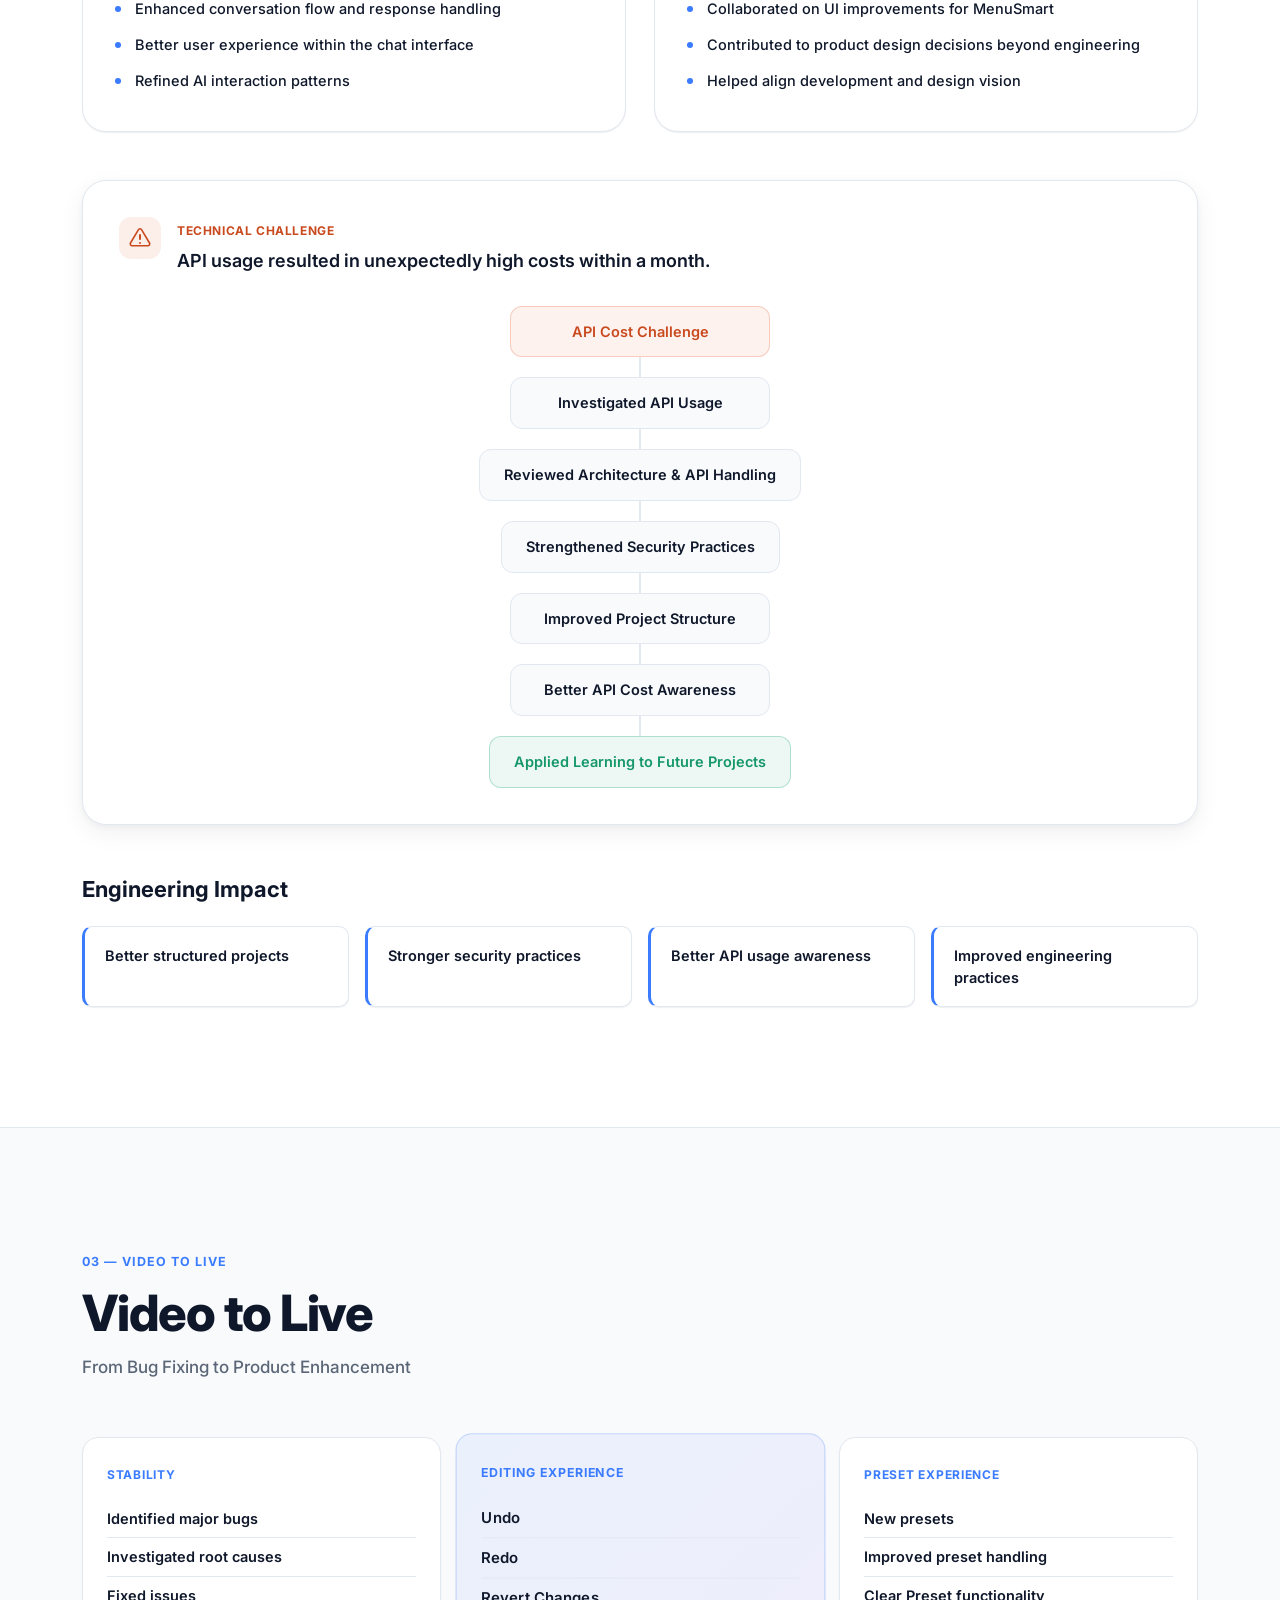
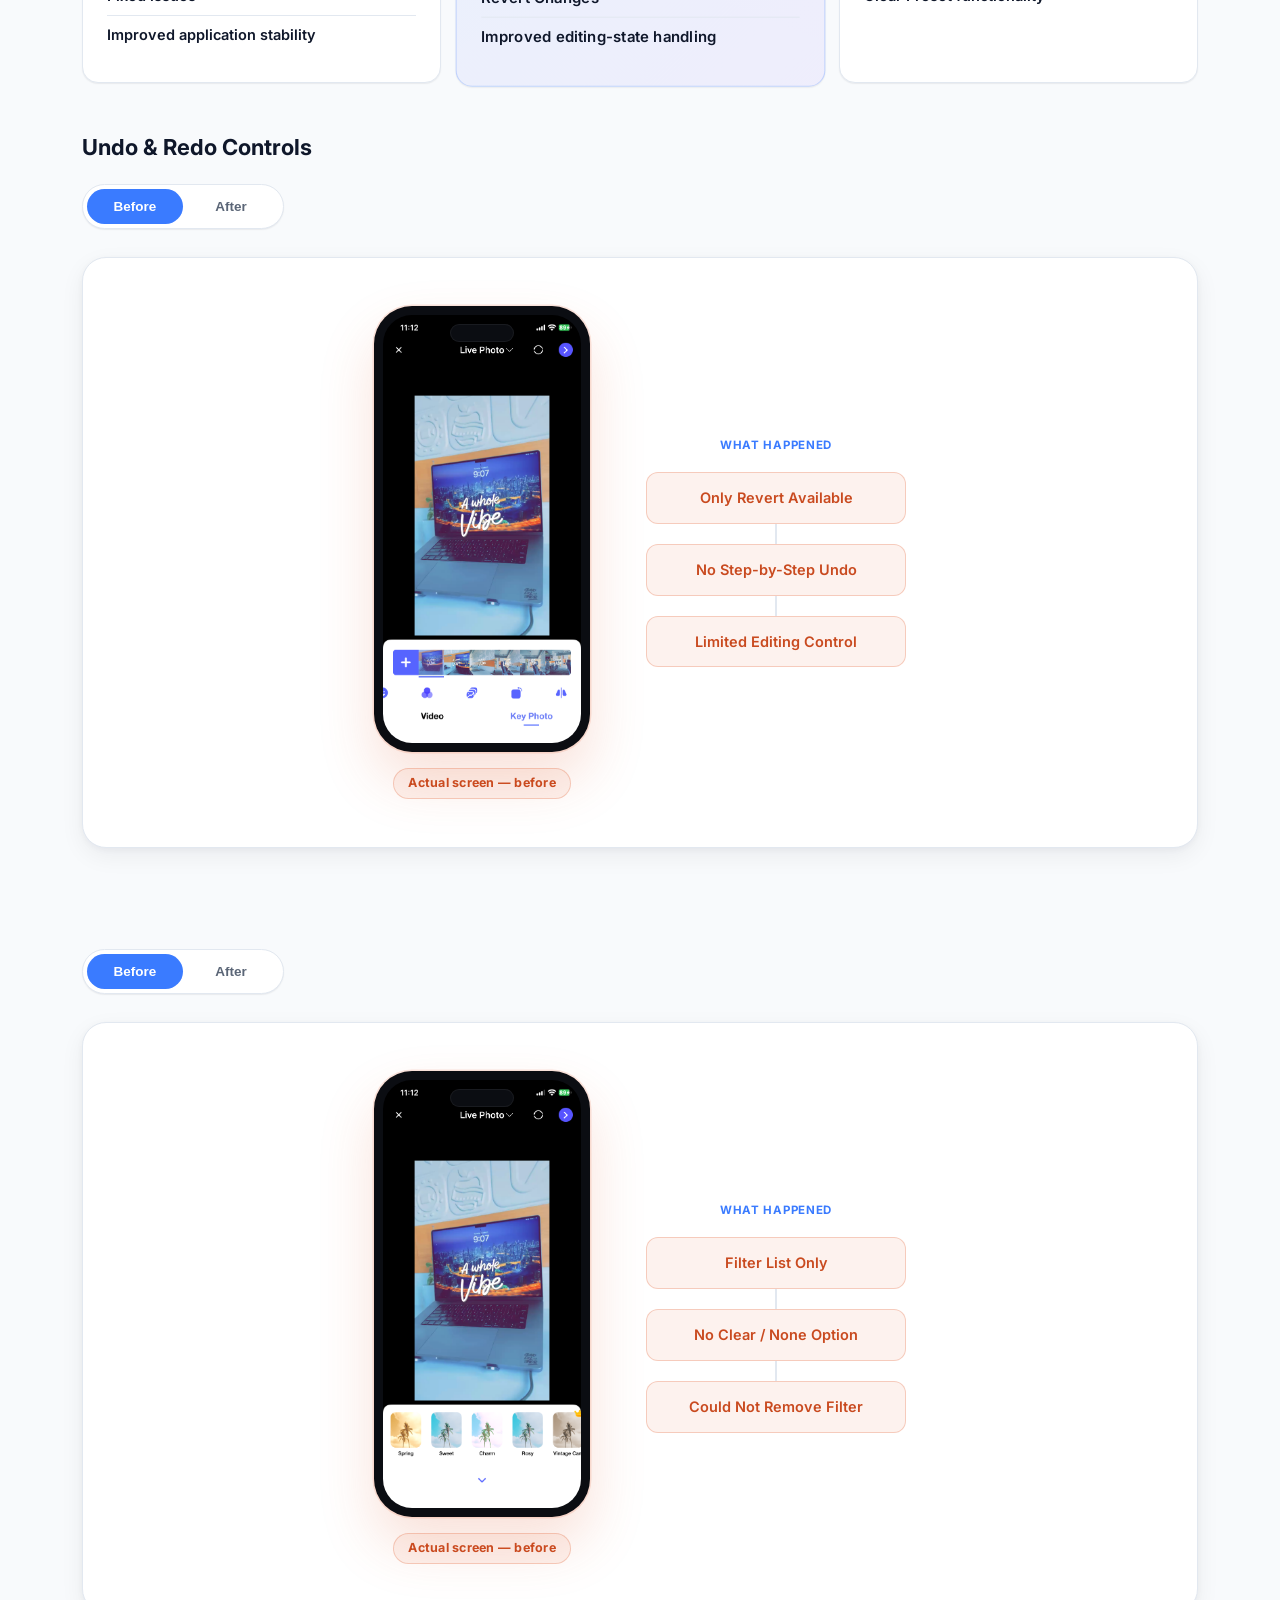
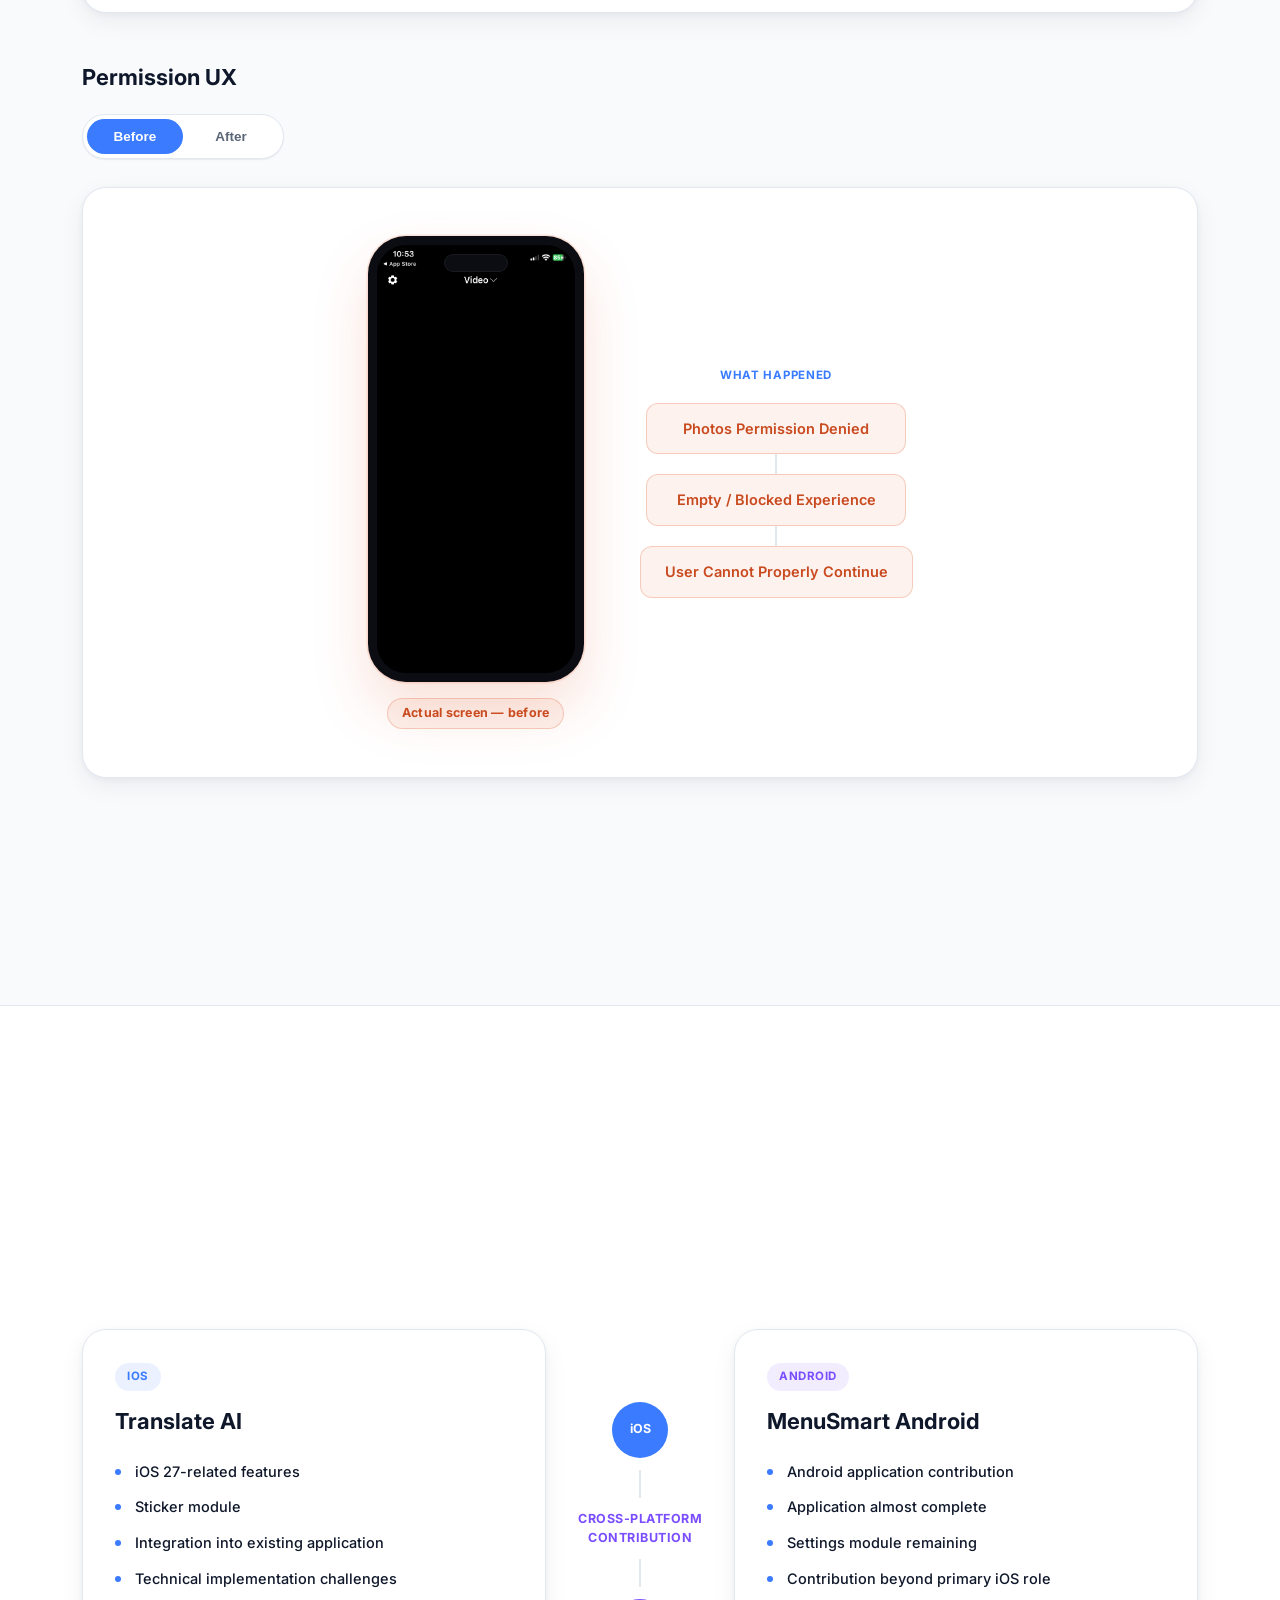
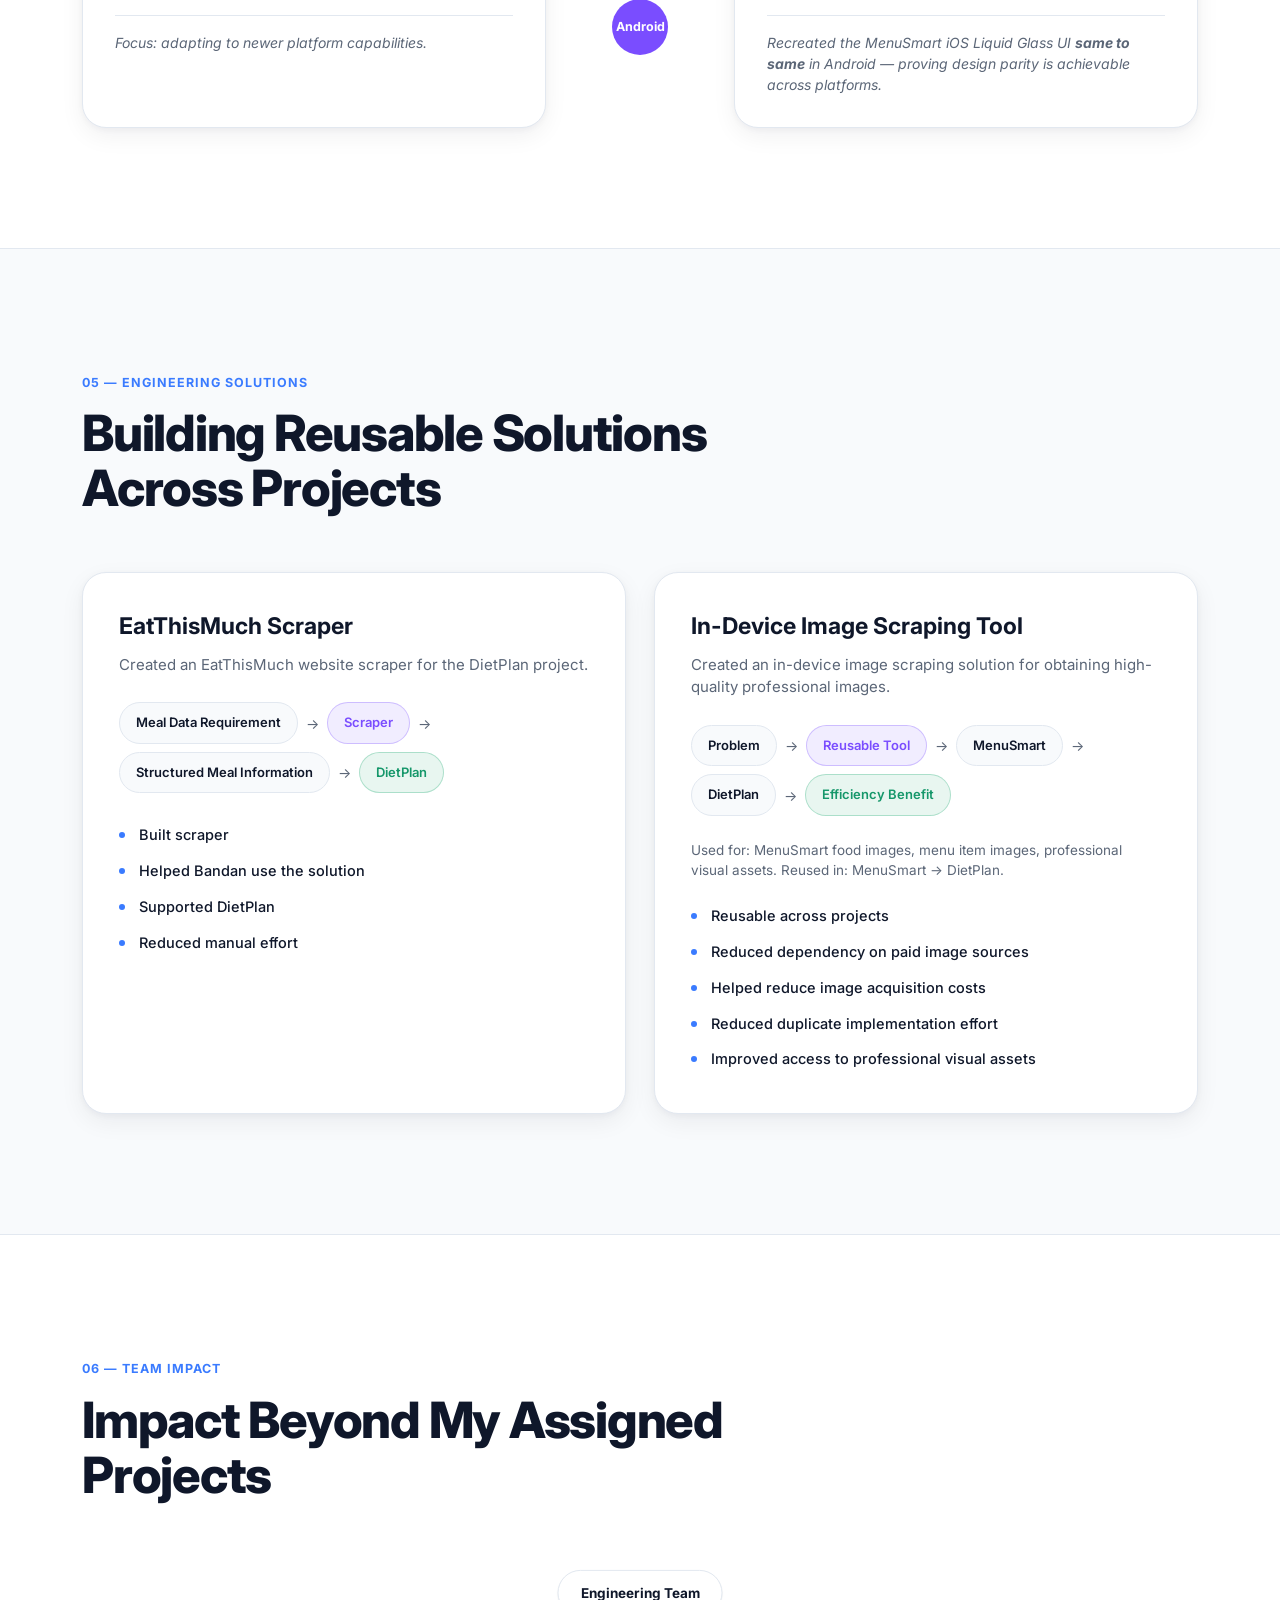
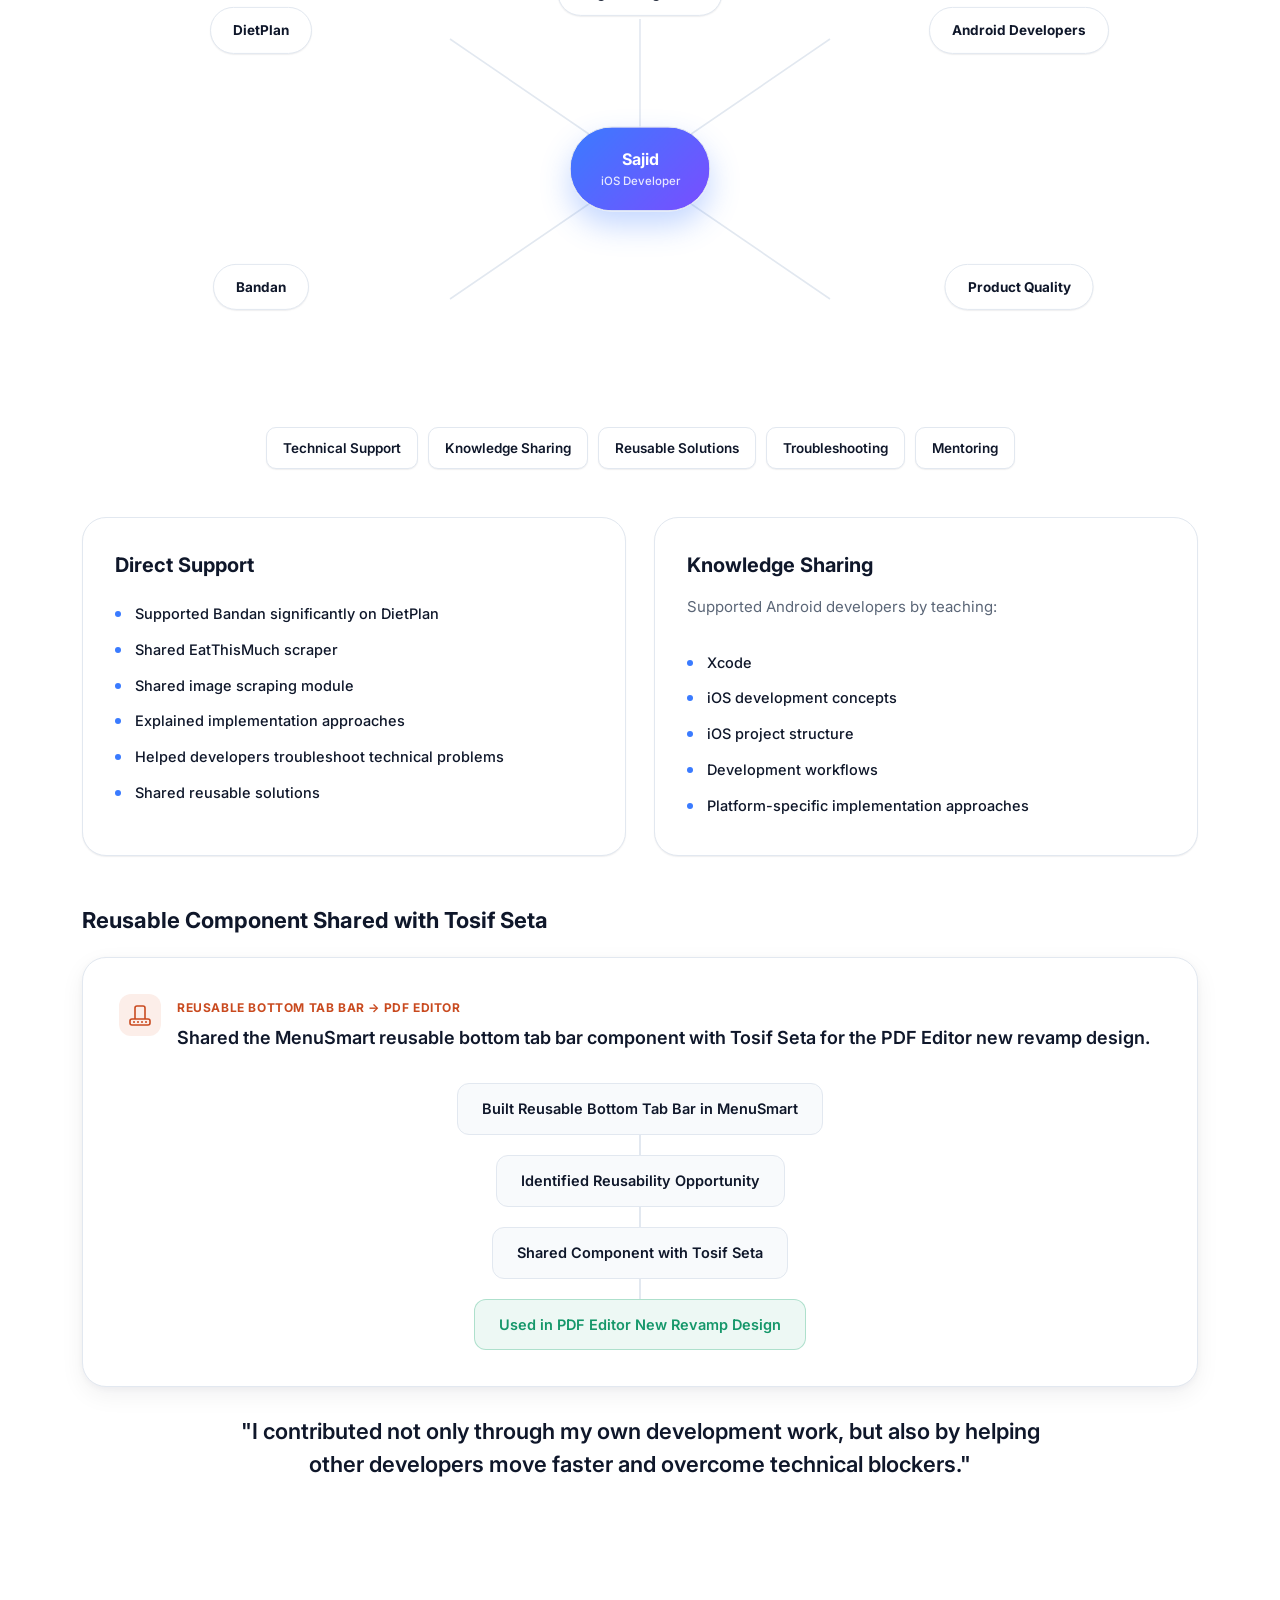
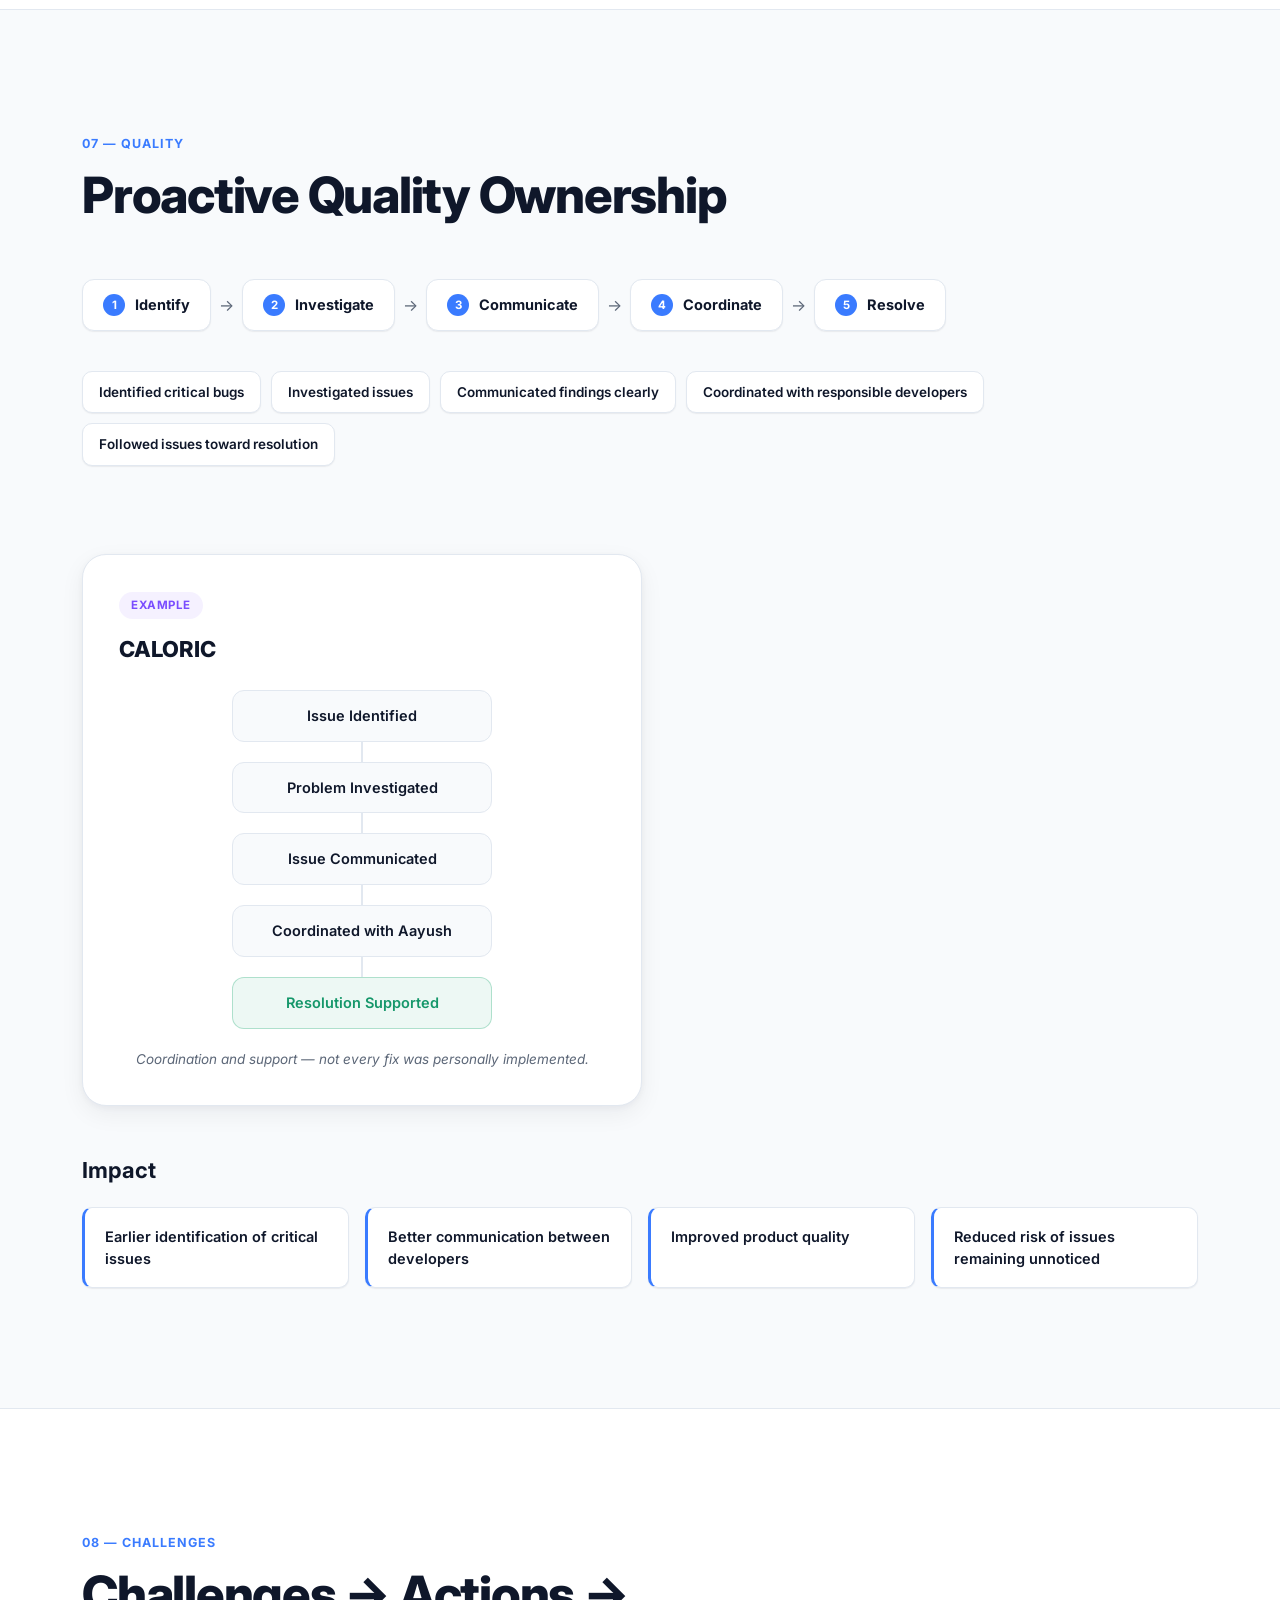
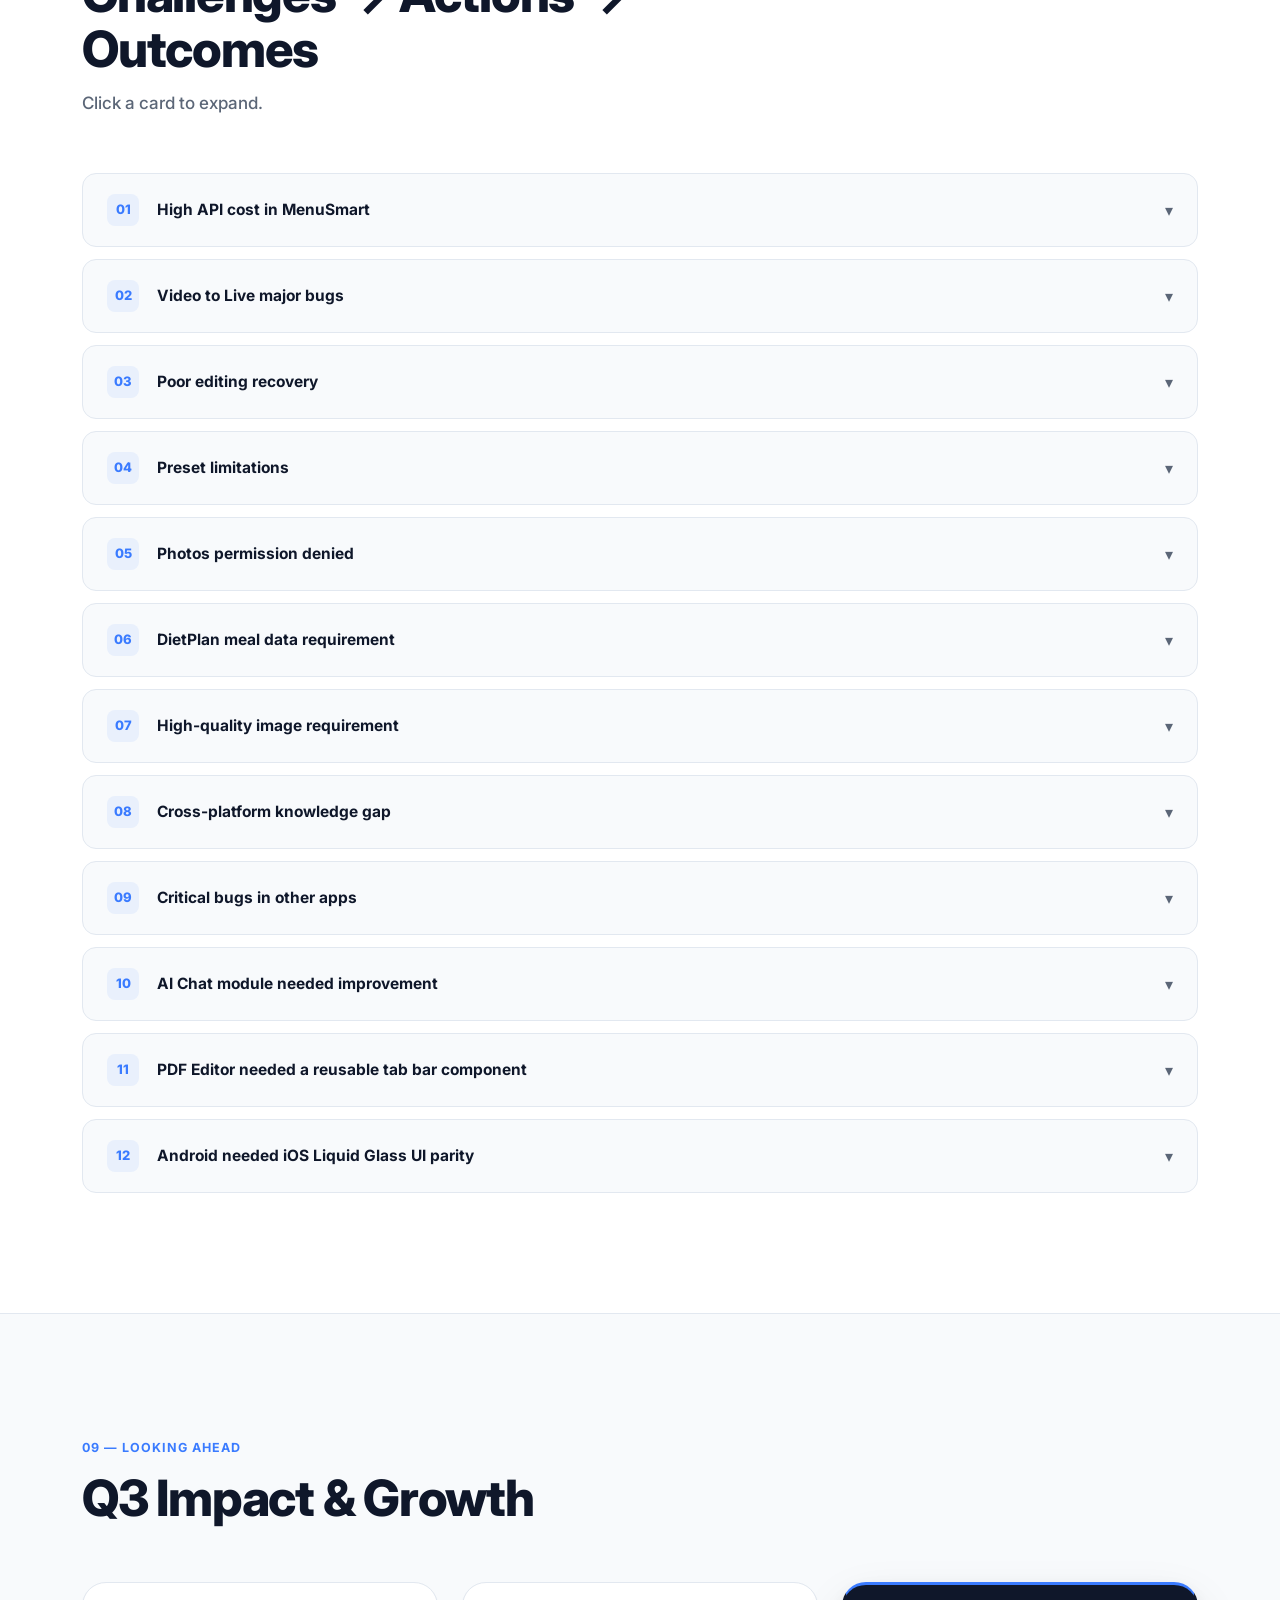
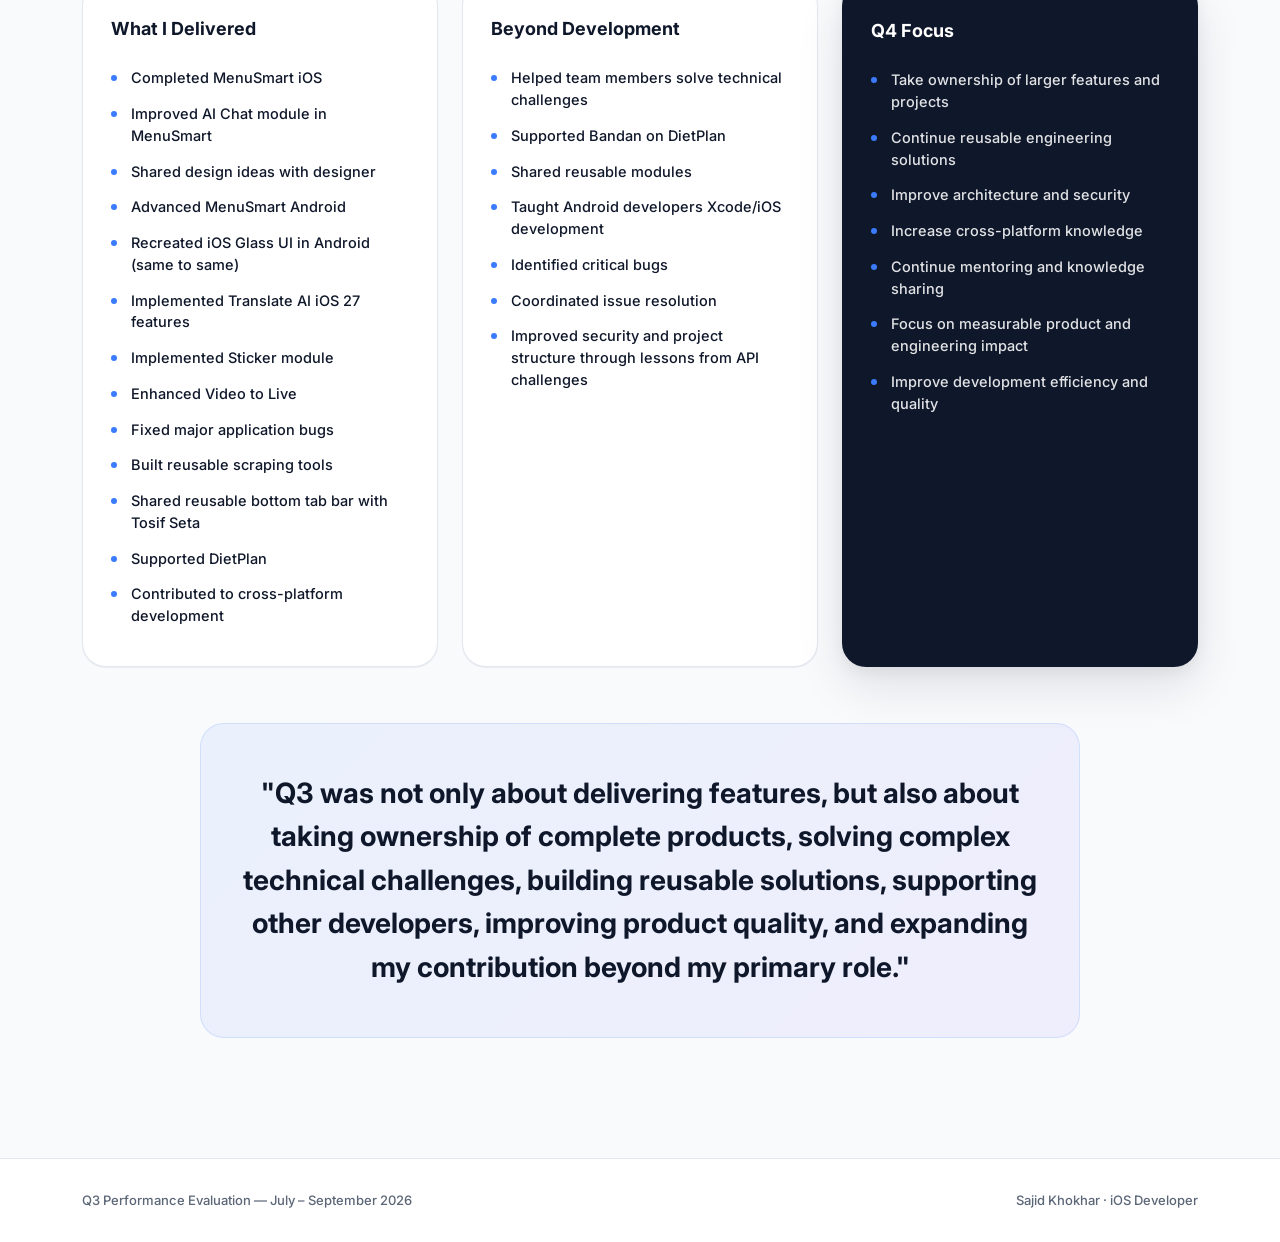
==== commit 4fdba027: "Add Translate AI icon, fix DietPlan icon to real app icon" ====
--- a/index.html
+++ b/index.html
@@ -90,13 +90,8 @@
           </div>
 
           <div class="contrib-card fade-in">
-            <div class="contrib-icon">
-              <svg viewBox="0 0 24 24" fill="none">
-                <path d="M12 3l1.8 4.6L18 9l-4.2 1.4L12 15l-1.8-4.6L6 9l4.2-1.4L12 3z" stroke="currentColor"
-                  stroke-width="1.6" stroke-linejoin="round" />
-                <path d="M19 15l.7 1.8L21.5 17l-1.8.7L19 19l-.7-1.8-1.8-.7 1.8-.7L19 15z" stroke="currentColor"
-                  stroke-width="1.4" stroke-linejoin="round" />
-              </svg>
+            <div class="contrib-icon contrib-icon-img">
+              <img src="images/translateai-icon.png" alt="Translate AI app icon" class="app-icon-img">
             </div>
             <h3>Translate AI</h3>
             <p>iOS 27-related features and the sticker module, integrated into an existing application.</p>
@@ -123,7 +118,7 @@
 
           <div class="contrib-card fade-in">
             <div class="contrib-icon contrib-icon-img">
-              <img src="images/dietplan-icon.jpg" alt="DietPlan app icon" class="app-icon-img">
+              <img src="images/dietplan-icon.png" alt="DietPlan app icon" class="app-icon-img">
             </div>
             <h3>DietPlan</h3>
             <p>EatThisMuch scraper and meal-data workflow support for the DietPlan project.</p>
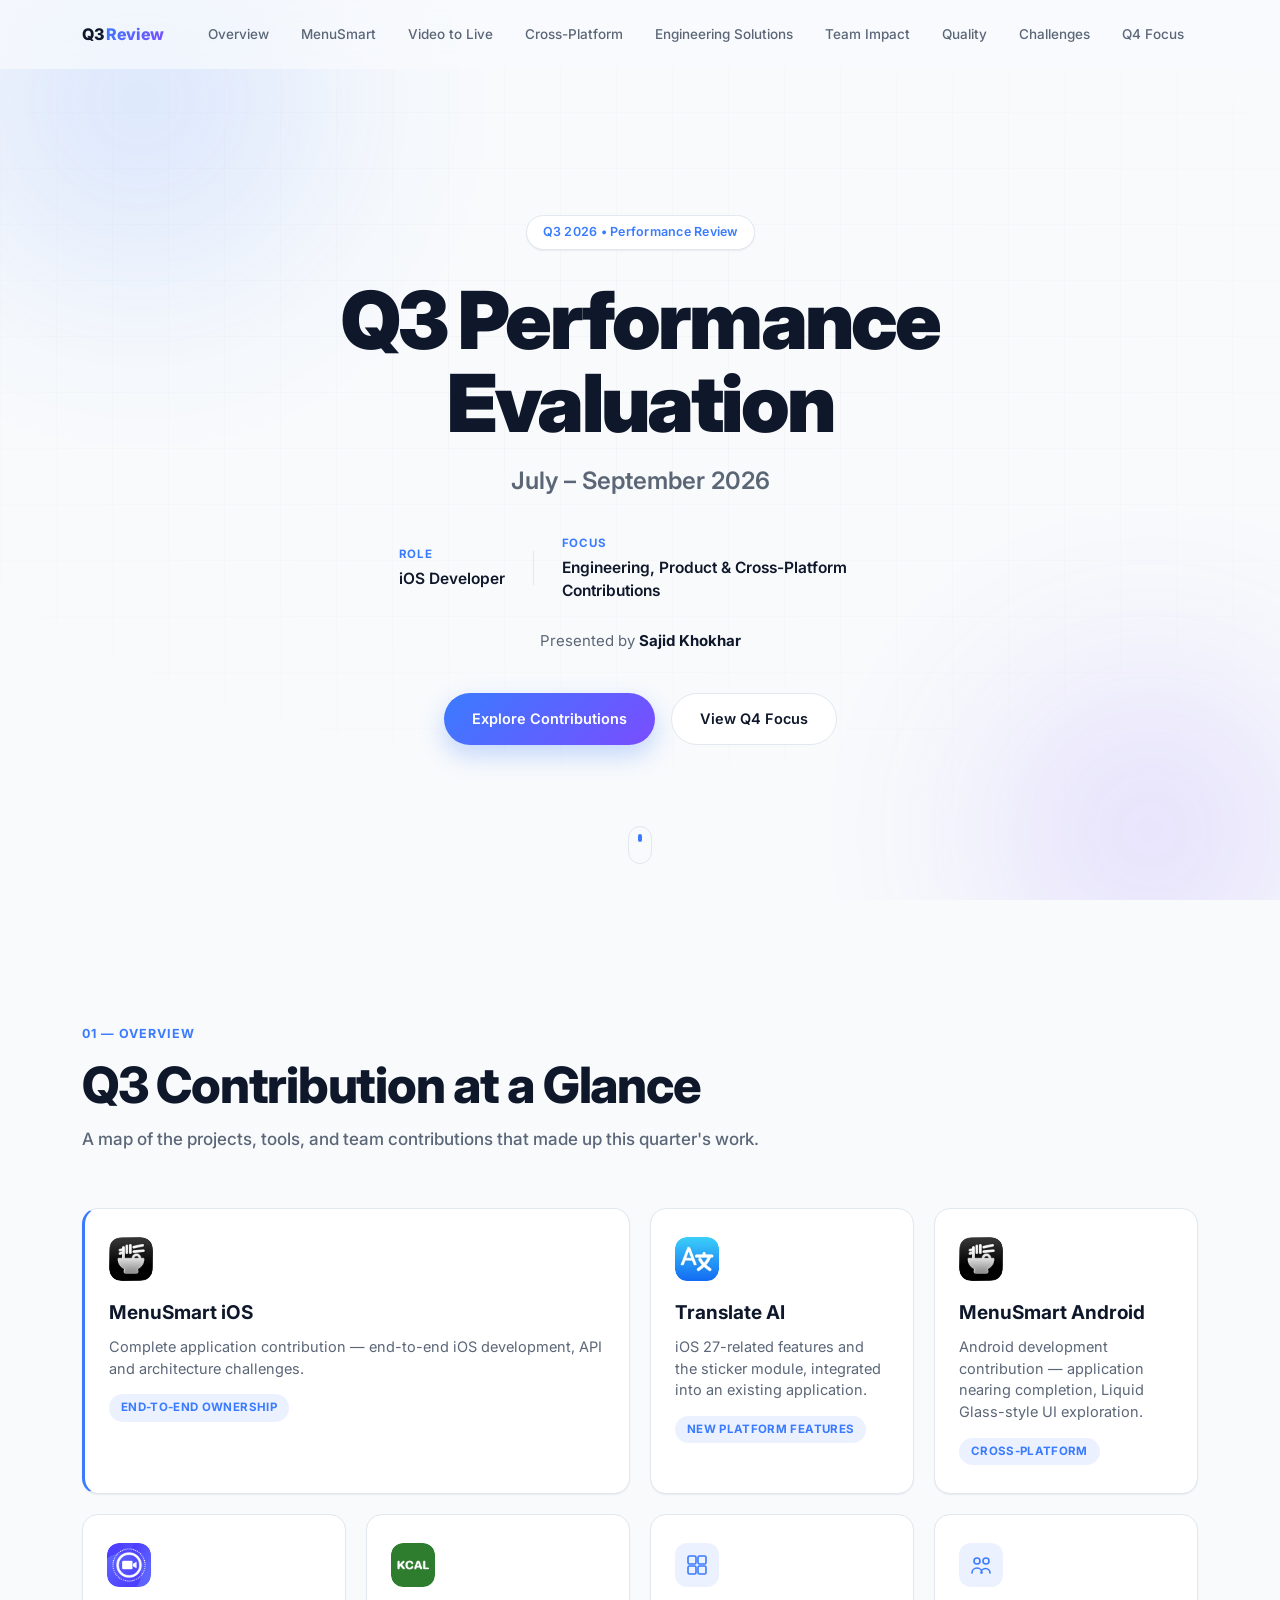
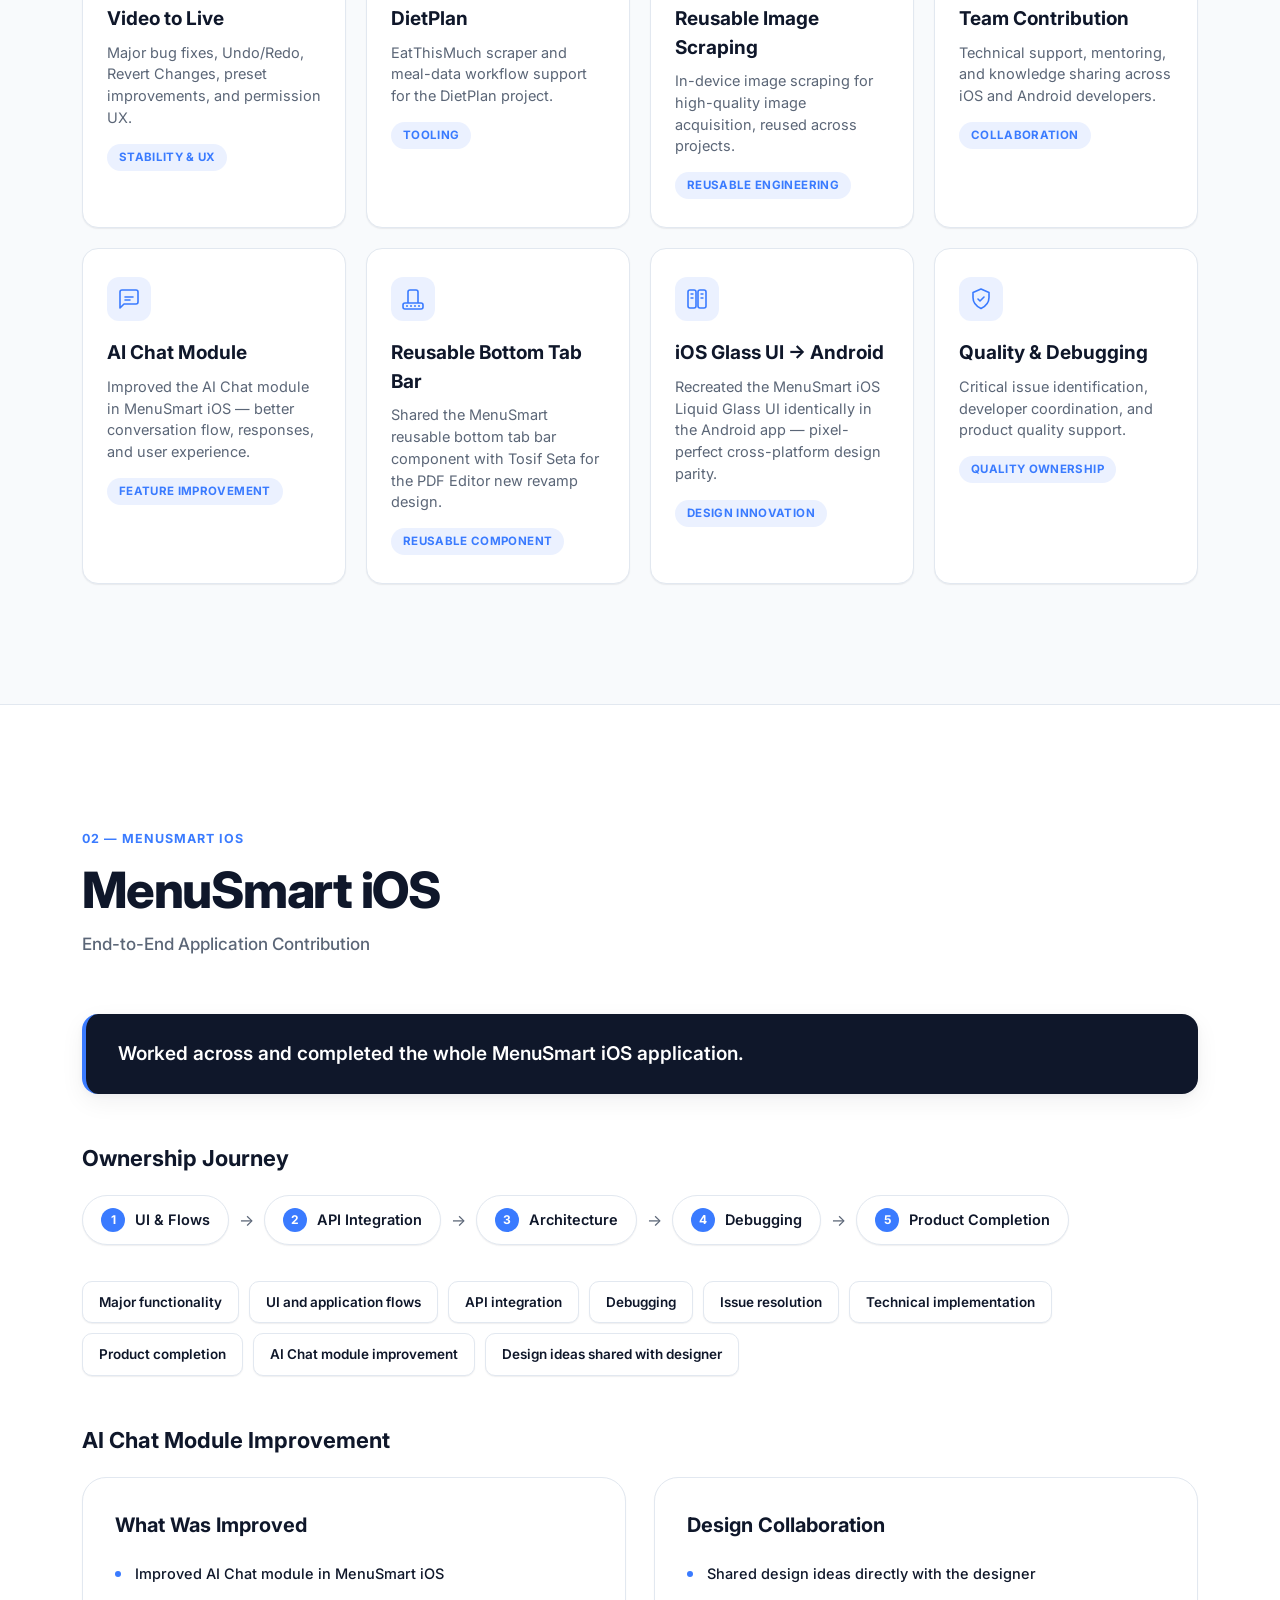
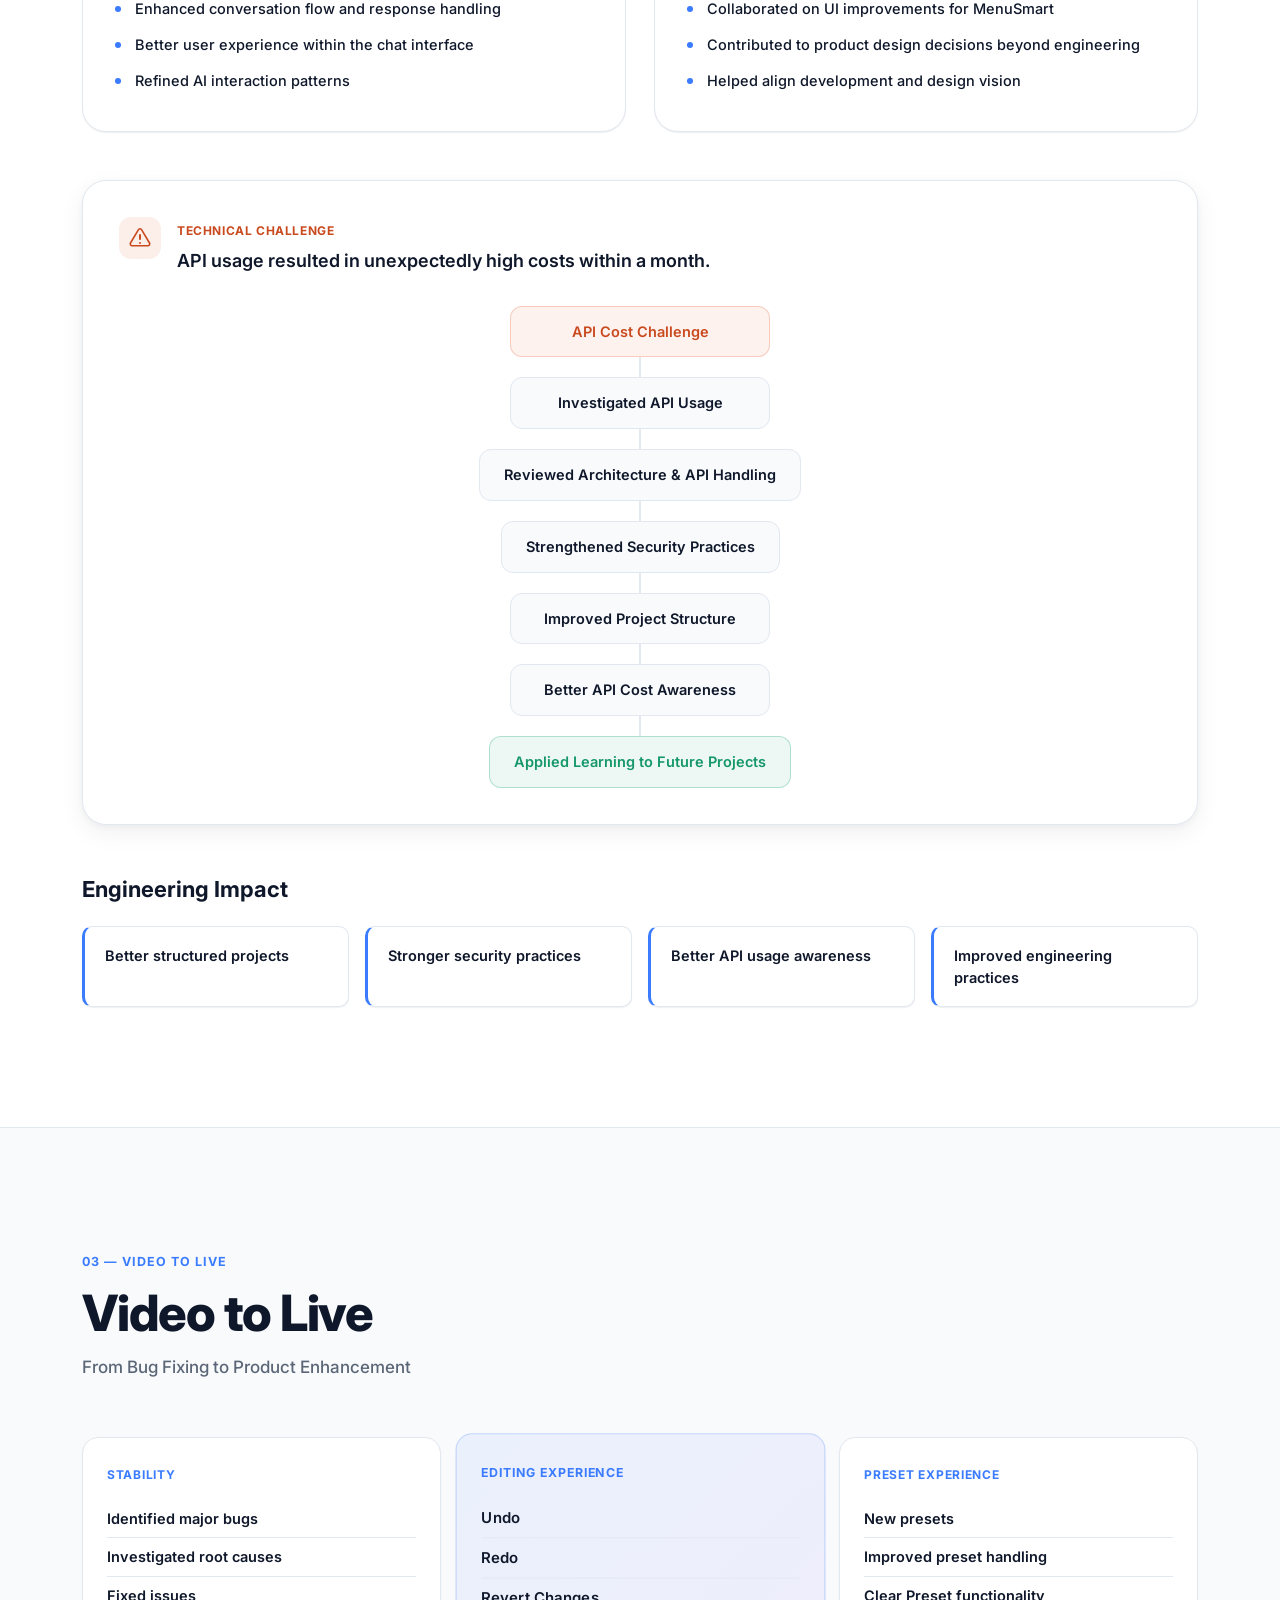
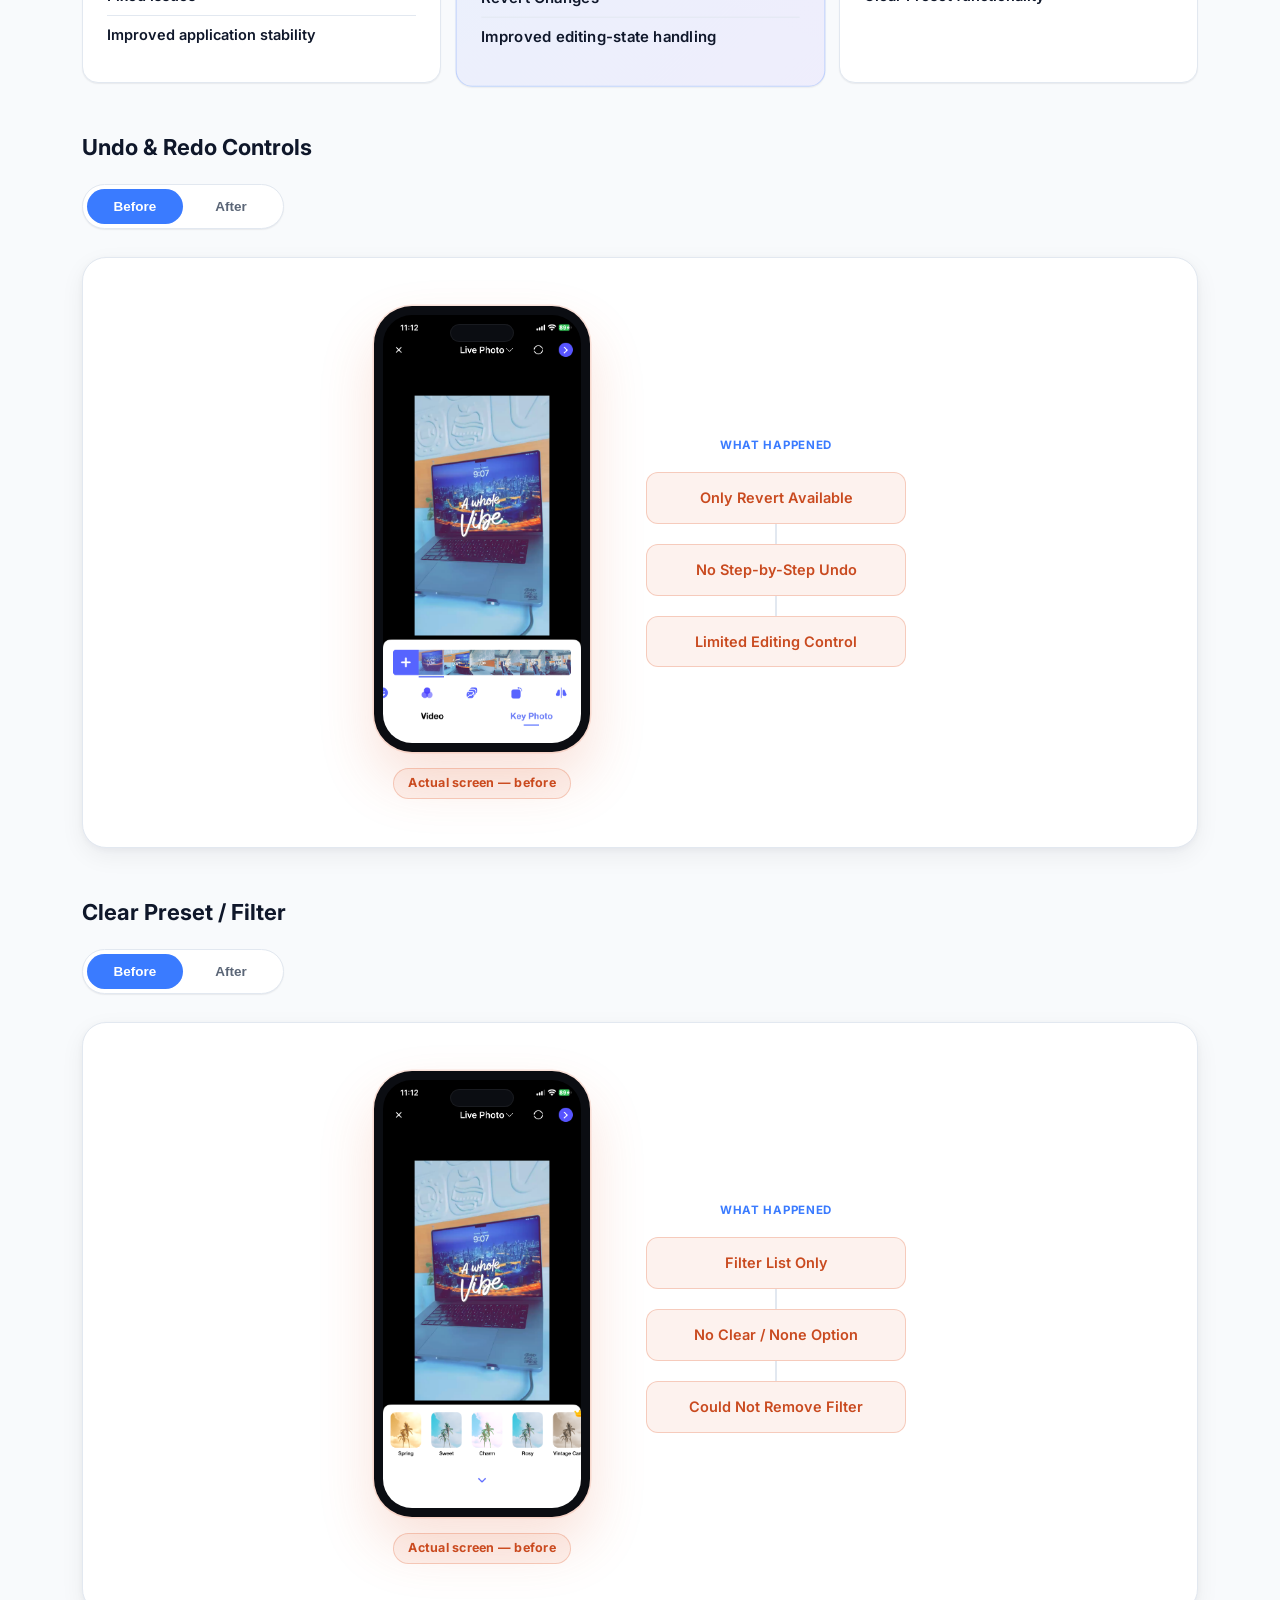
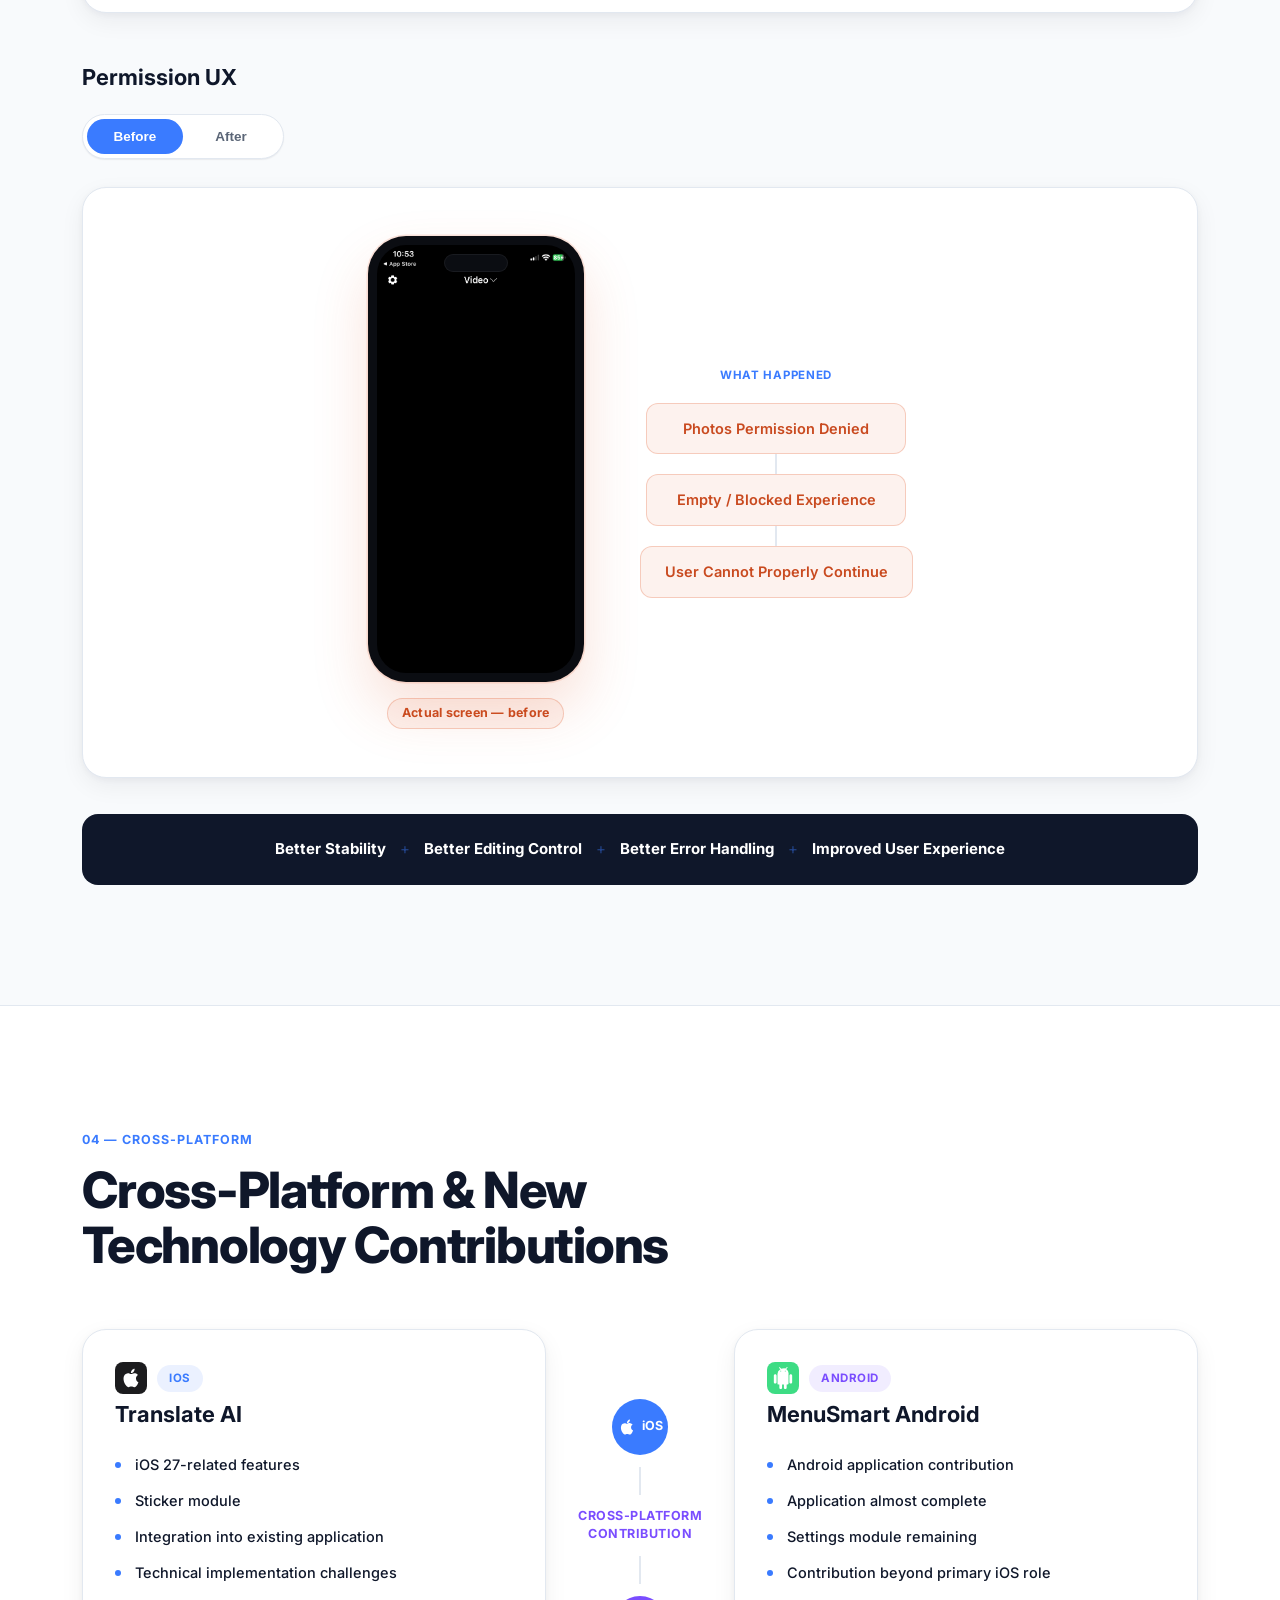
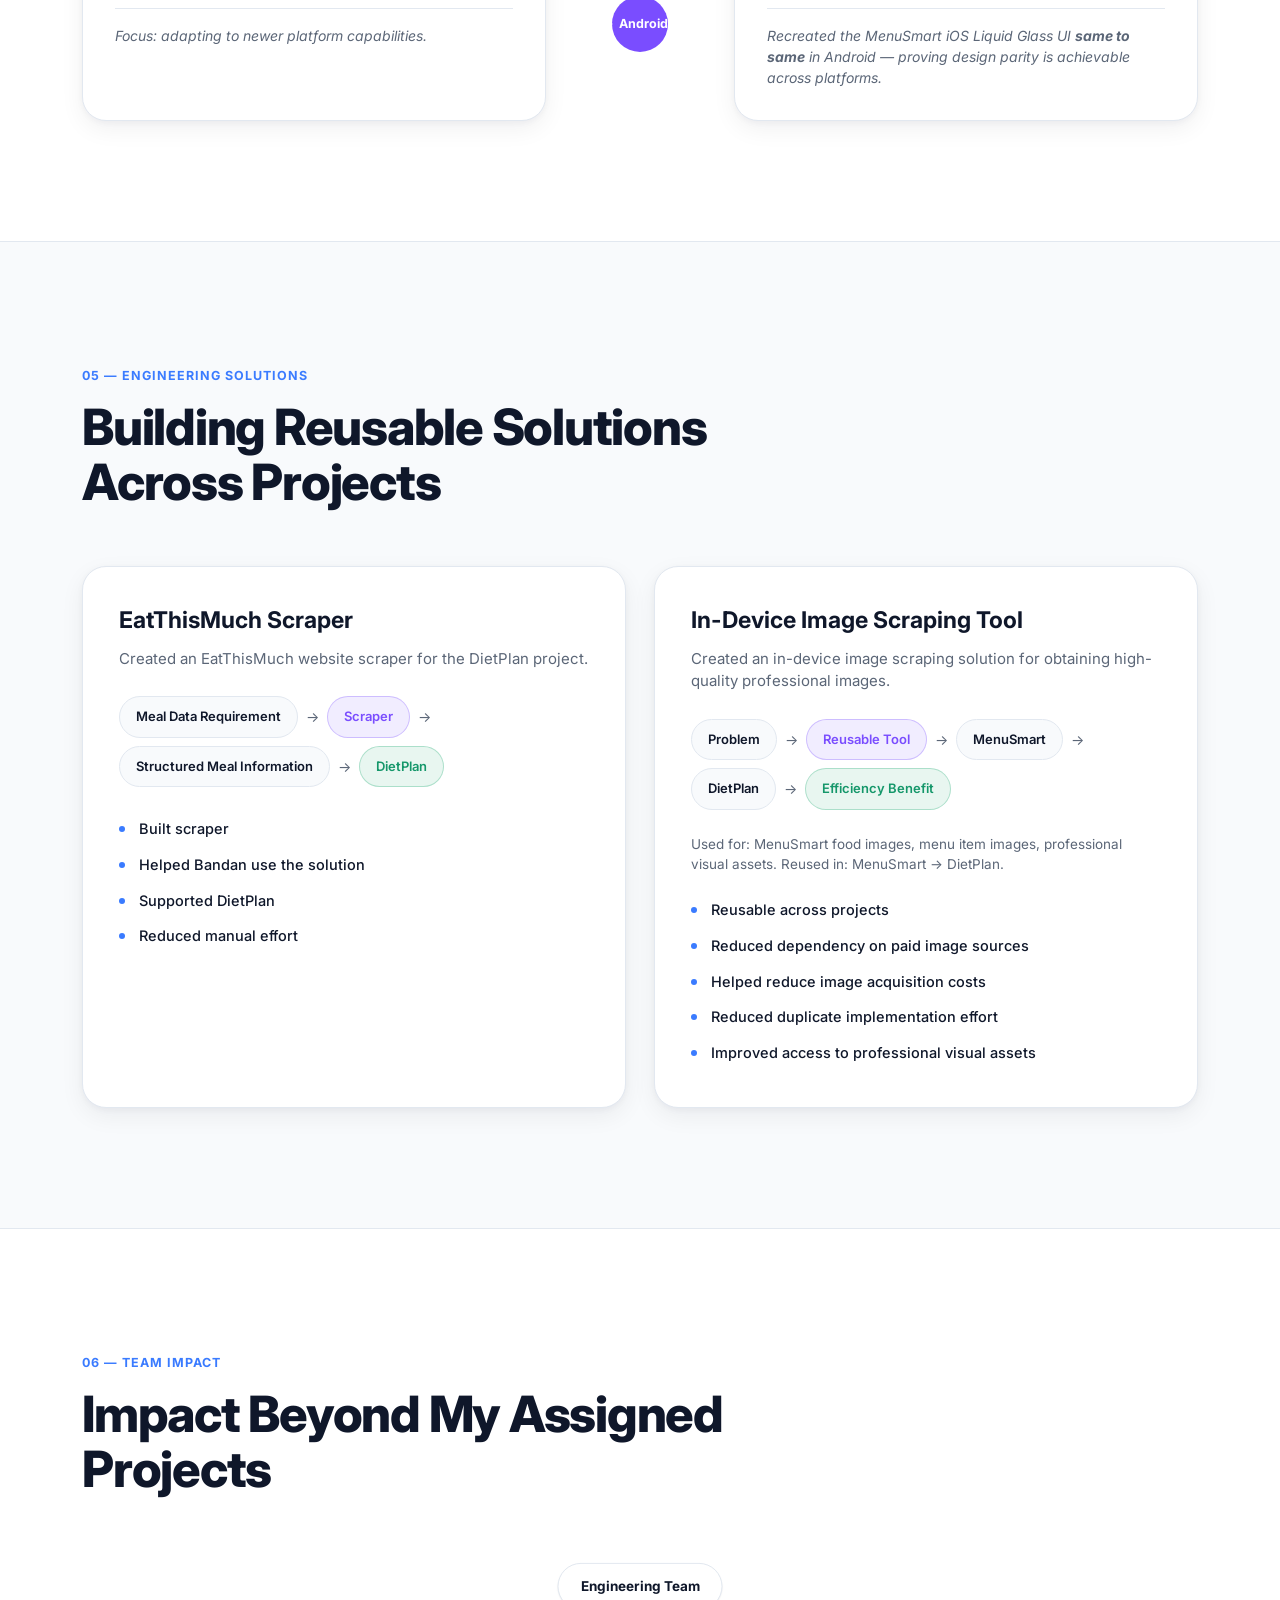
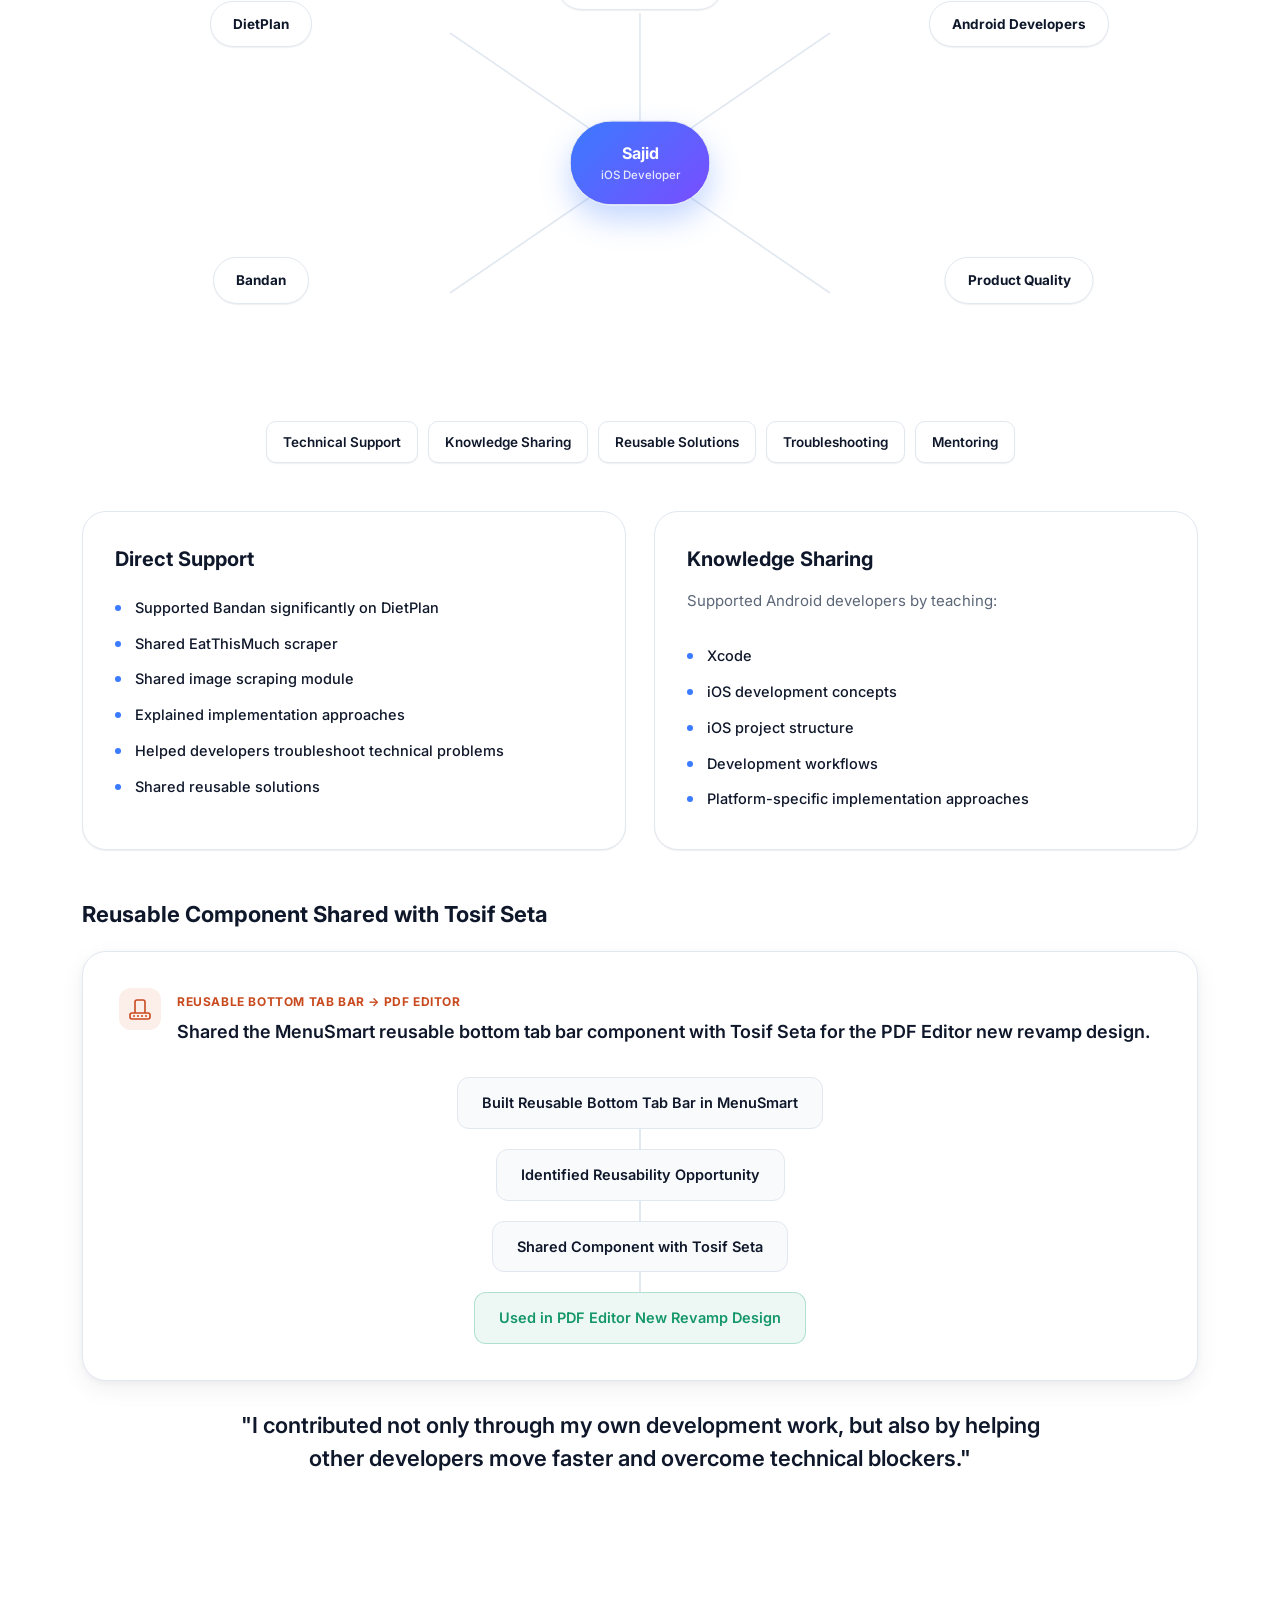
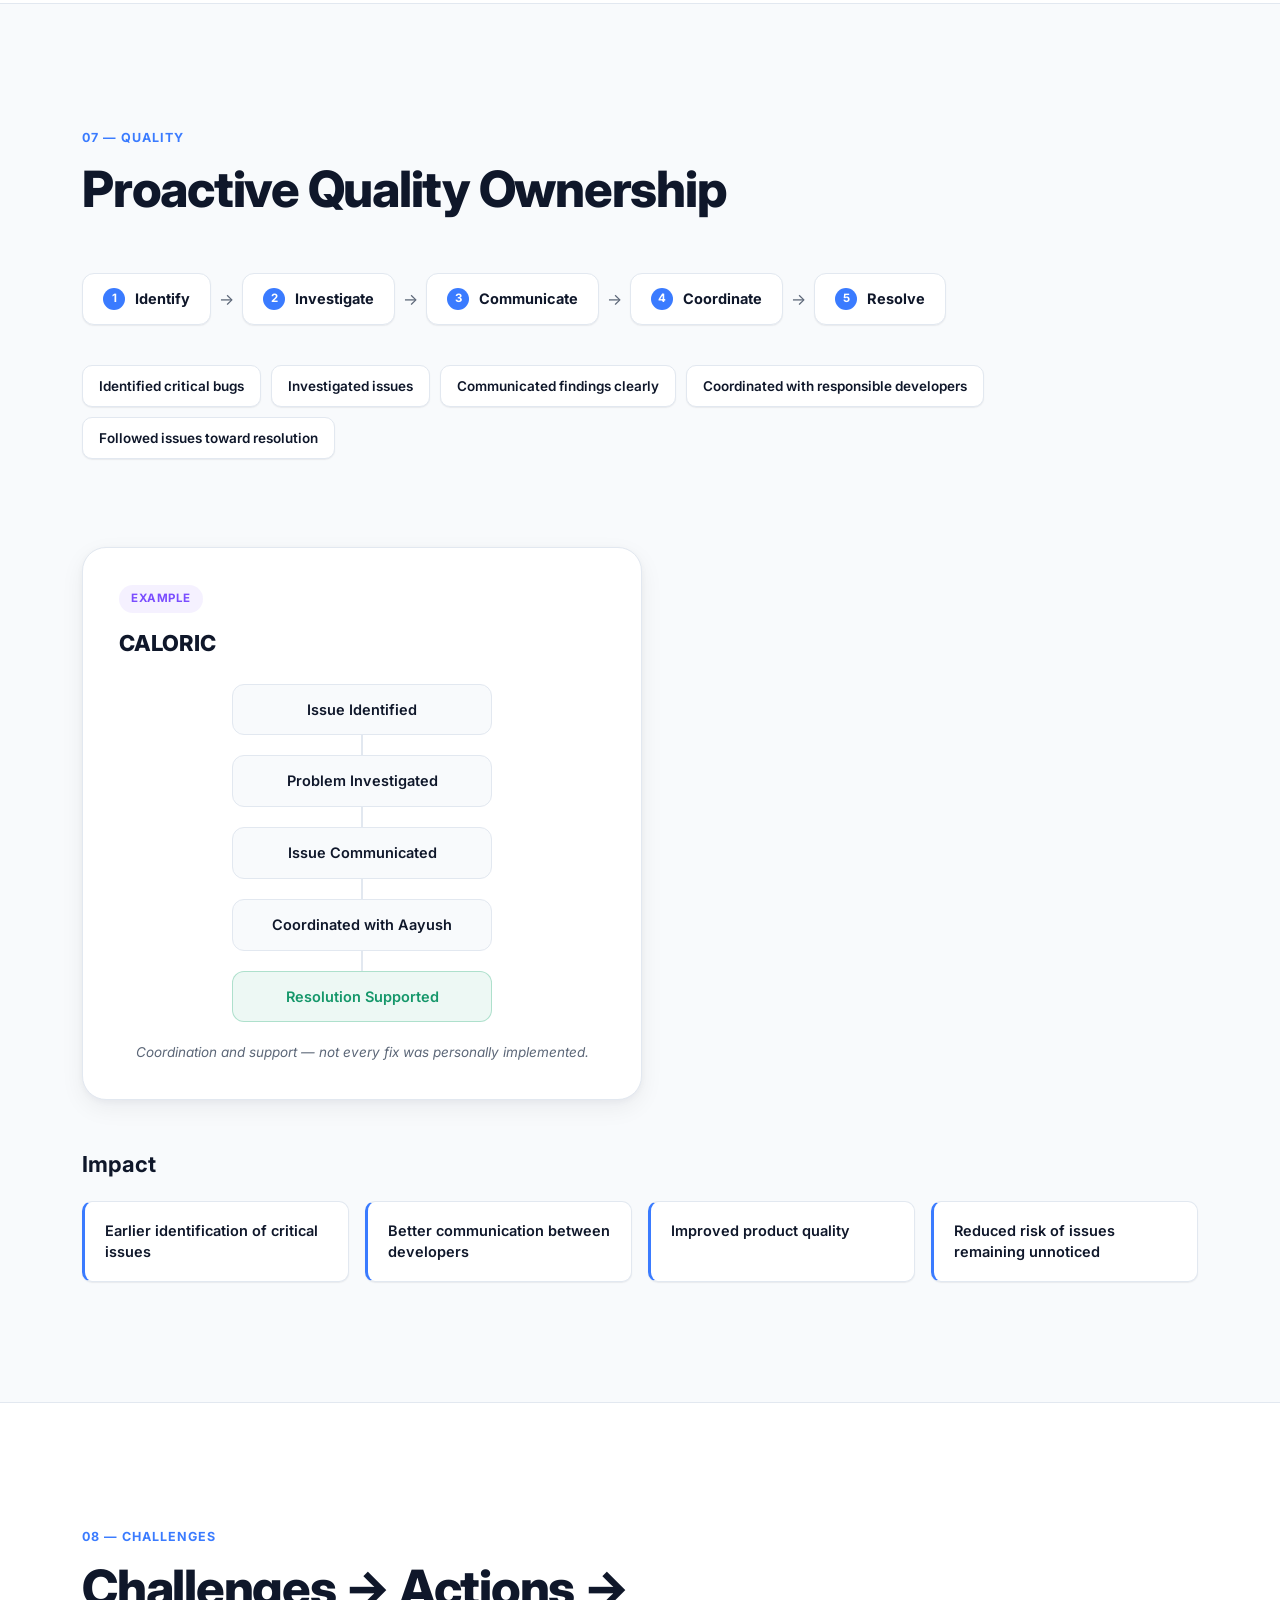
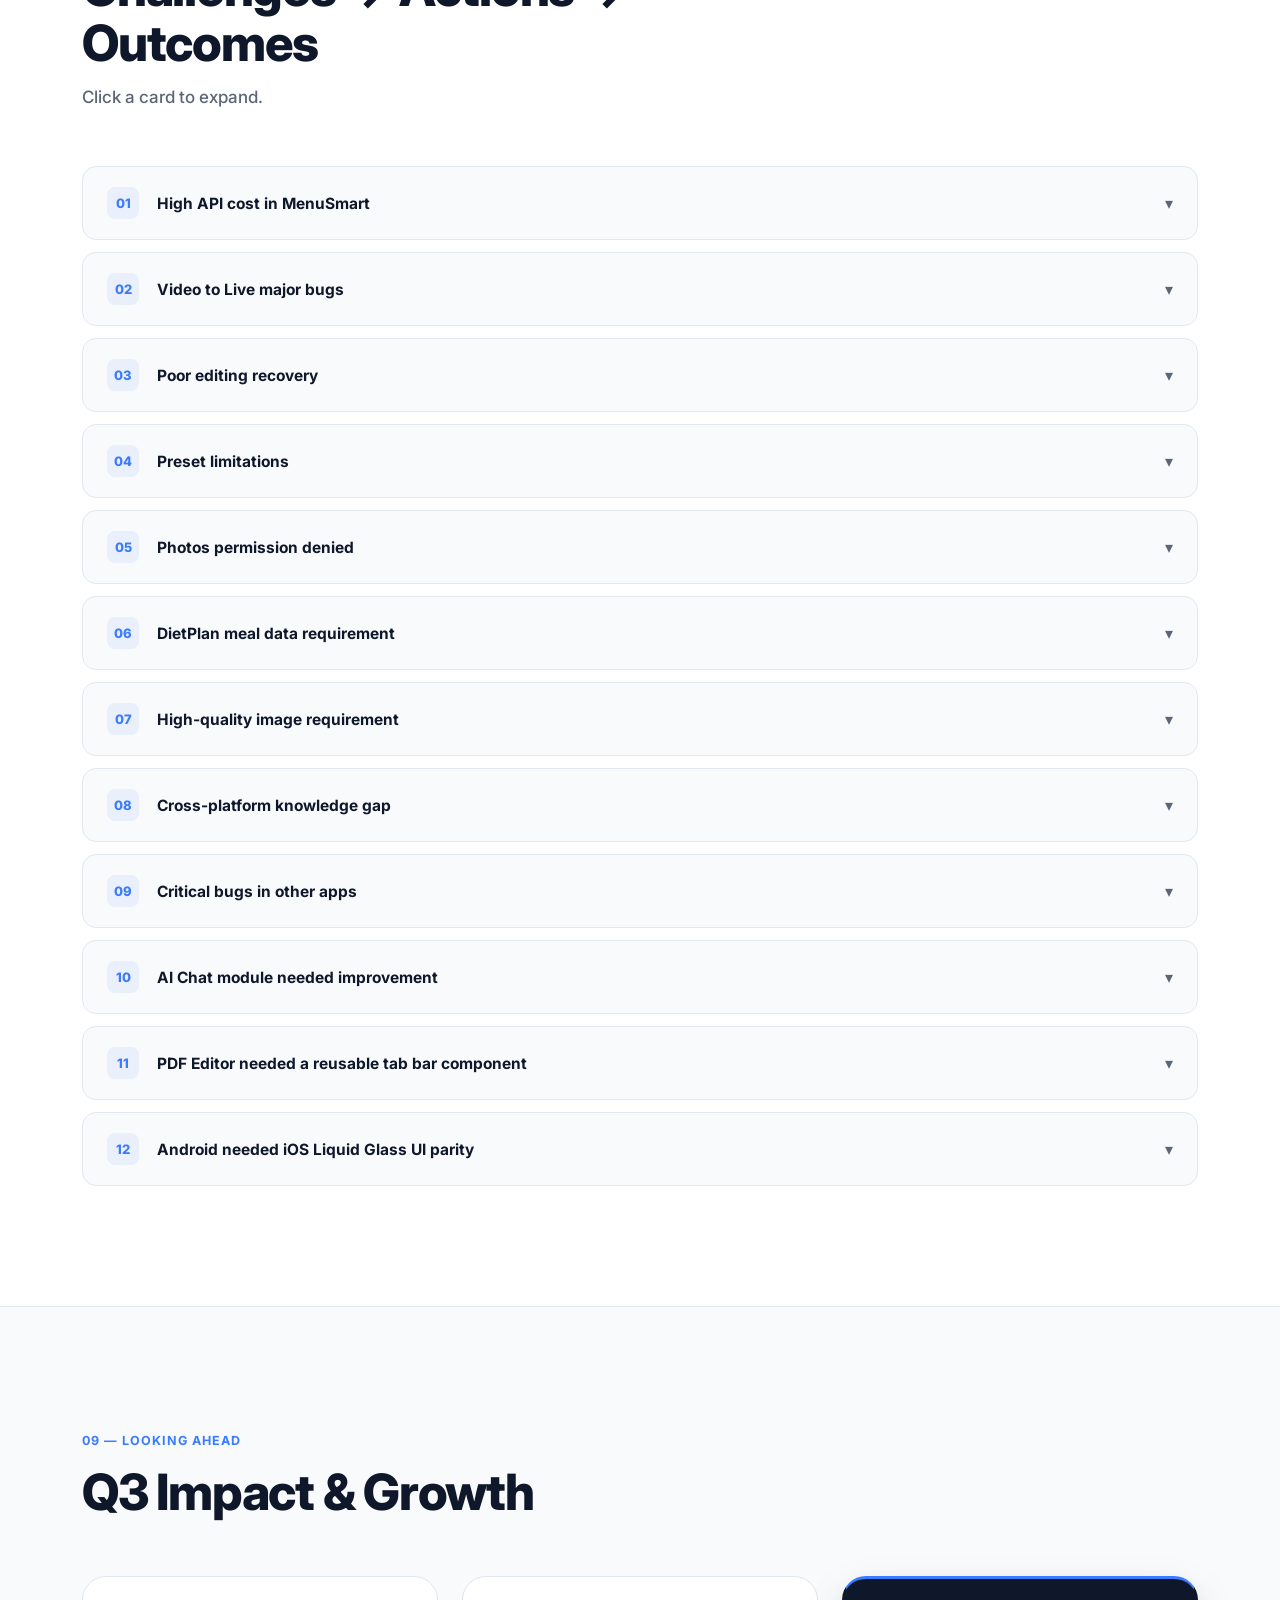
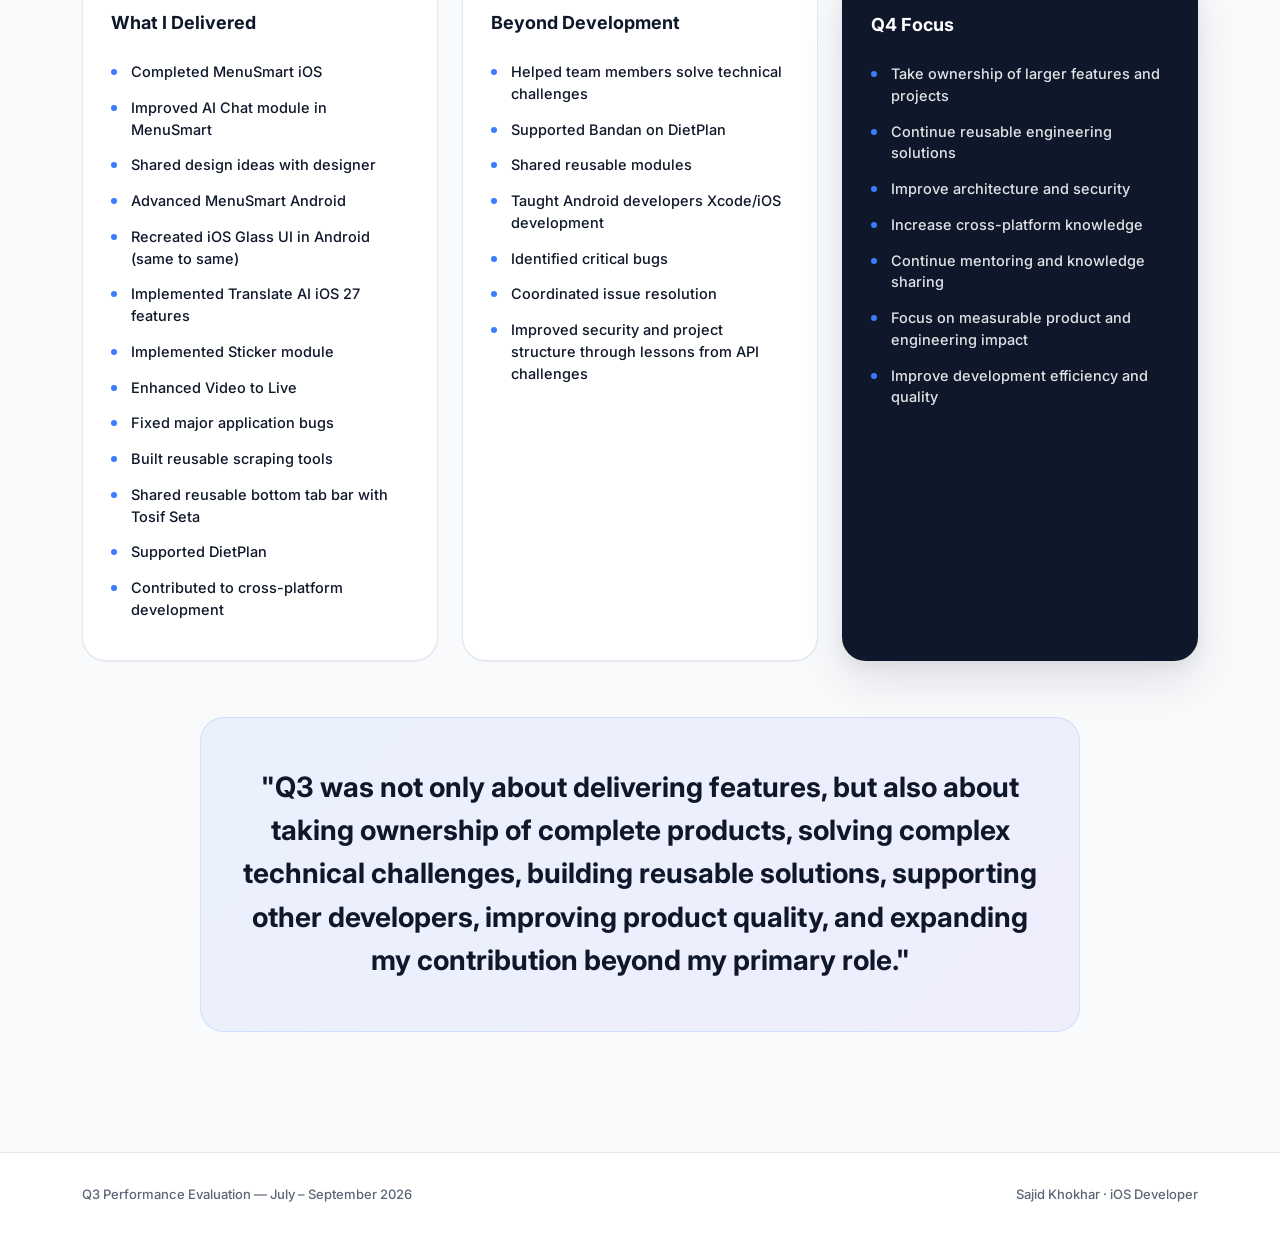
==== commit 5cbcf809: "Add iOS Apple and Android icons to Cross-Platform section" ====
--- a/index.html
+++ b/index.html
@@ -541,7 +541,13 @@
 
         <div class="bridge-grid fade-in">
           <div class="bridge-panel">
-            <span class="bridge-tag">iOS</span>
+            <div class="platform-icon-row">
+              <!-- Apple / iOS icon -->
+              <svg class="platform-icon platform-icon-ios" viewBox="0 0 24 24" fill="currentColor" xmlns="http://www.w3.org/2000/svg">
+                <path d="M18.71 19.5c-.83 1.24-1.71 2.45-3.05 2.47-1.34.03-1.77-.79-3.29-.79-1.53 0-2 .77-3.27.82-1.31.05-2.3-1.32-3.14-2.53C4.25 17 2.94 12.45 4.7 9.39c.87-1.52 2.43-2.48 4.12-2.51 1.28-.02 2.5.87 3.29.87.78 0 2.26-1.07 3.8-.91.65.03 2.47.26 3.64 1.98-.09.06-2.17 1.28-2.15 3.81.03 3.02 2.65 4.03 2.68 4.04-.03.07-.42 1.44-1.37 2.83M13 3.5c.73-.83 1.94-1.46 2.94-1.5.13 1.17-.34 2.35-1.04 3.19-.69.85-1.83 1.51-2.95 1.42-.15-1.15.41-2.35 1.05-3.11z"/>
+              </svg>
+              <span class="bridge-tag">iOS</span>
+            </div>
             <h3>Translate AI</h3>
             <ul class="panel-list">
               <li>iOS 27-related features</li>
@@ -553,15 +559,31 @@
           </div>
 
           <div class="bridge-center">
-            <div class="bridge-node">iOS</div>
+            <div class="bridge-node">
+              <svg viewBox="0 0 24 24" fill="currentColor" width="18" height="18">
+                <path d="M18.71 19.5c-.83 1.24-1.71 2.45-3.05 2.47-1.34.03-1.77-.79-3.29-.79-1.53 0-2 .77-3.27.82-1.31.05-2.3-1.32-3.14-2.53C4.25 17 2.94 12.45 4.7 9.39c.87-1.52 2.43-2.48 4.12-2.51 1.28-.02 2.5.87 3.29.87.78 0 2.26-1.07 3.8-.91.65.03 2.47.26 3.64 1.98-.09.06-2.17 1.28-2.15 3.81.03 3.02 2.65 4.03 2.68 4.04-.03.07-.42 1.44-1.37 2.83M13 3.5c.73-.83 1.94-1.46 2.94-1.5.13 1.17-.34 2.35-1.04 3.19-.69.85-1.83 1.51-2.95 1.42-.15-1.15.41-2.35 1.05-3.11z"/>
+              </svg>
+              iOS
+            </div>
             <div class="bridge-line"></div>
             <div class="bridge-label">Cross-Platform<br>Contribution</div>
             <div class="bridge-line"></div>
-            <div class="bridge-node bridge-node-secondary">Android</div>
+            <div class="bridge-node bridge-node-secondary">
+              <svg viewBox="0 0 24 24" fill="currentColor" width="18" height="18">
+                <path d="M6 18c0 .55.45 1 1 1h1v3.5c0 .83.67 1.5 1.5 1.5s1.5-.67 1.5-1.5V19h2v3.5c0 .83.67 1.5 1.5 1.5s1.5-.67 1.5-1.5V19h1c.55 0 1-.45 1-1V8H6v10zM3.5 8C2.67 8 2 8.67 2 9.5v7c0 .83.67 1.5 1.5 1.5S5 17.33 5 16.5v-7C5 8.67 4.33 8 3.5 8zm17 0c-.83 0-1.5.67-1.5 1.5v7c0 .83.67 1.5 1.5 1.5s1.5-.67 1.5-1.5v-7c0-.83-.67-1.5-1.5-1.5zm-4.97-5.84l1.3-1.3c.2-.2.2-.51 0-.71-.2-.2-.51-.2-.71 0l-1.48 1.48A5.84 5.84 0 0012 1.5c-.69 0-1.35.12-1.97.34L8.55.36c-.2-.2-.51-.2-.71 0-.2.2-.2.51 0 .71l1.3 1.3A5.983 5.983 0 006 8h12a5.983 5.983 0 00-2.47-5.84zM10 5H9V4h1v1zm5 0h-1V4h1v1z"/>
+              </svg>
+              Android
+            </div>
           </div>
 
           <div class="bridge-panel">
-            <span class="bridge-tag bridge-tag-secondary">Android</span>
+            <div class="platform-icon-row">
+              <!-- Android icon -->
+              <svg class="platform-icon platform-icon-android" viewBox="0 0 24 24" fill="currentColor" xmlns="http://www.w3.org/2000/svg">
+                <path d="M6 18c0 .55.45 1 1 1h1v3.5c0 .83.67 1.5 1.5 1.5s1.5-.67 1.5-1.5V19h2v3.5c0 .83.67 1.5 1.5 1.5s1.5-.67 1.5-1.5V19h1c.55 0 1-.45 1-1V8H6v10zM3.5 8C2.67 8 2 8.67 2 9.5v7c0 .83.67 1.5 1.5 1.5S5 17.33 5 16.5v-7C5 8.67 4.33 8 3.5 8zm17 0c-.83 0-1.5.67-1.5 1.5v7c0 .83.67 1.5 1.5 1.5s1.5-.67 1.5-1.5v-7c0-.83-.67-1.5-1.5-1.5zm-4.97-5.84l1.3-1.3c.2-.2.2-.51 0-.71-.2-.2-.51-.2-.71 0l-1.48 1.48A5.84 5.84 0 0012 1.5c-.69 0-1.35.12-1.97.34L8.55.36c-.2-.2-.51-.2-.71 0-.2.2-.2.51 0 .71l1.3 1.3A5.983 5.983 0 006 8h12a5.983 5.983 0 00-2.47-5.84zM10 5H9V4h1v1zm5 0h-1V4h1v1z"/>
+              </svg>
+              <span class="bridge-tag bridge-tag-secondary">Android</span>
+            </div>
             <h3>MenuSmart Android</h3>
             <ul class="panel-list">
               <li>Android application contribution</li>
--- a/style.css
+++ b/style.css
@@ -782,6 +782,36 @@
   margin-bottom: 14px;
 }
 .bridge-tag-secondary { color: var(--secondary); background: var(--secondary-tint); }
+
+/* Platform icons in cross-platform section */
+.platform-icon-row {
+  display: flex;
+  align-items: center;
+  gap: 10px;
+  margin-bottom: 4px;
+}
+.platform-icon-row .bridge-tag { margin-bottom: 0; }
+.platform-icon {
+  width: 32px;
+  height: 32px;
+  border-radius: 8px;
+  padding: 5px;
+  flex-shrink: 0;
+}
+.platform-icon-ios {
+  background: #1c1c1e;
+  color: #fff;
+}
+.platform-icon-android {
+  background: #3ddc84;
+  color: #fff;
+}
+.bridge-node {
+  display: flex;
+  align-items: center;
+  justify-content: center;
+  gap: 6px;
+}
 .bridge-panel h3 { font-size: 22px; font-weight: 700; margin-bottom: 16px; }
 .panel-list li {
   font-size: 14.5px;
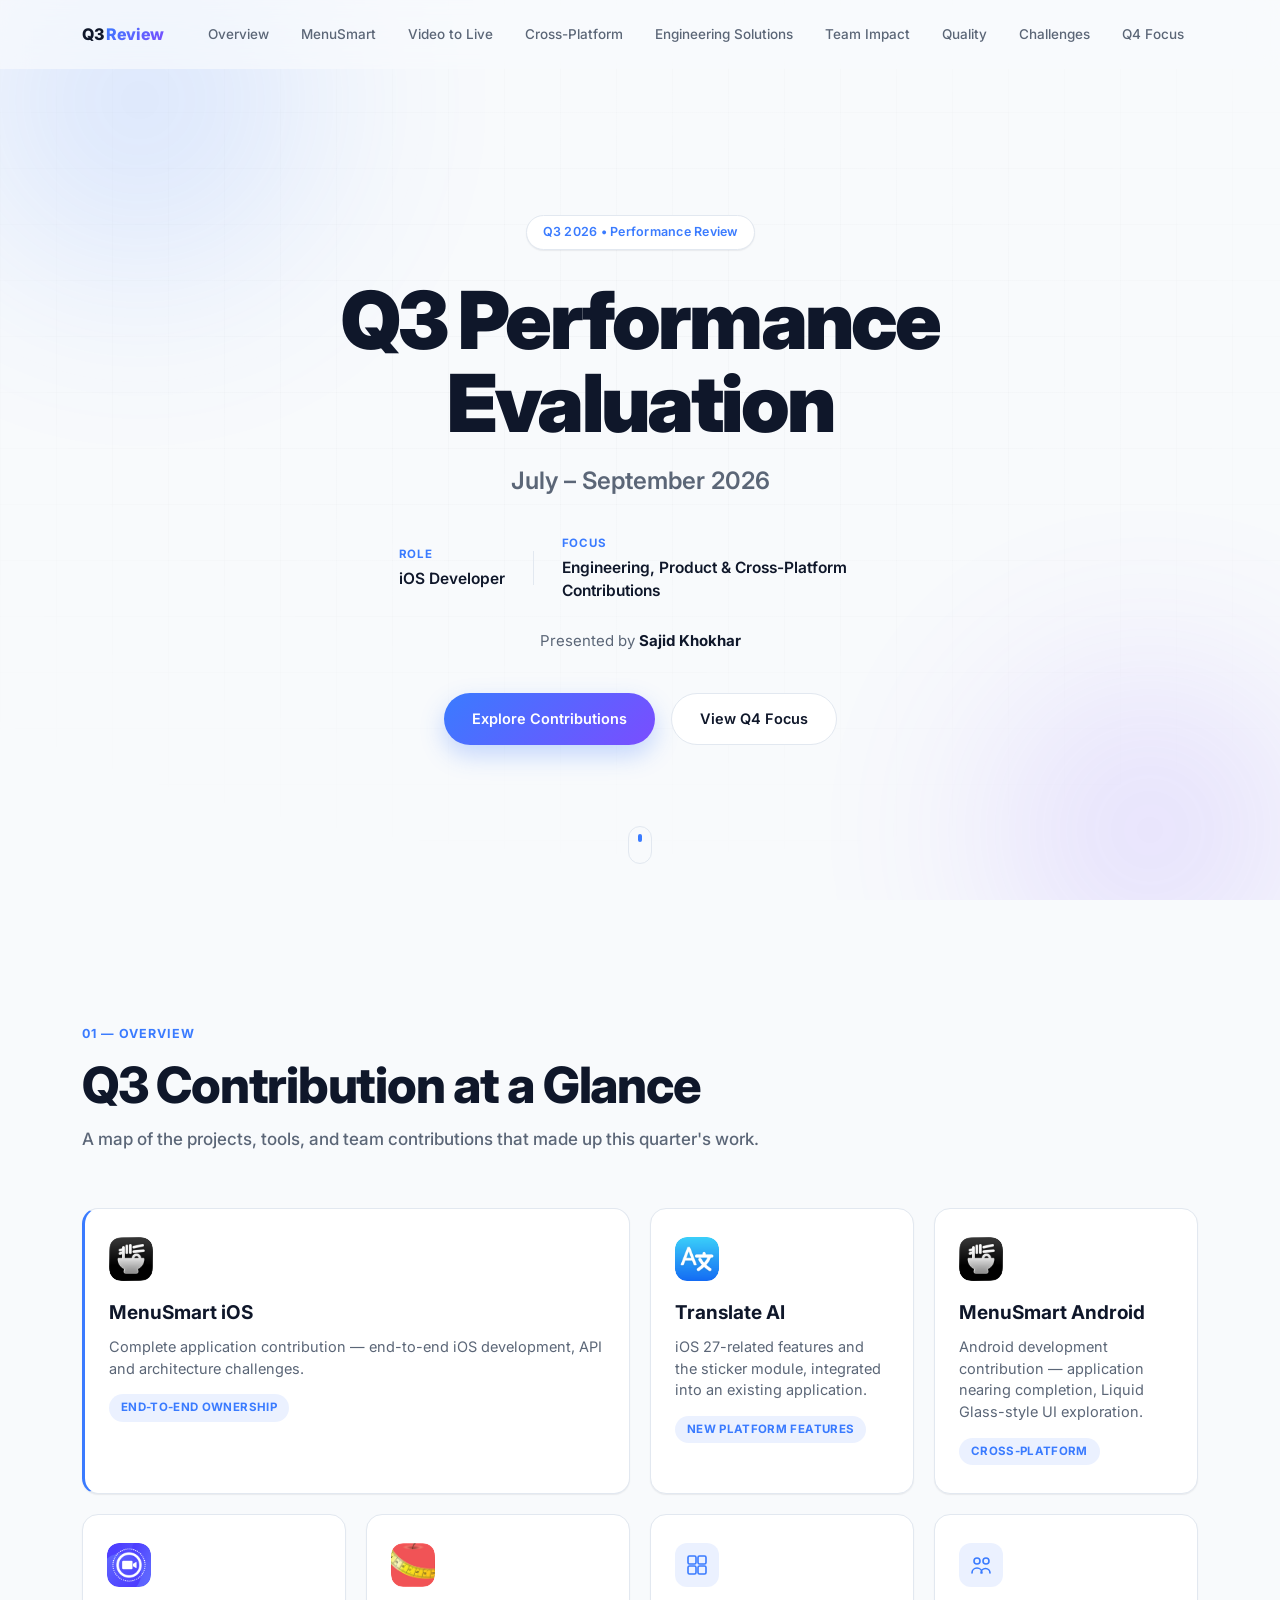
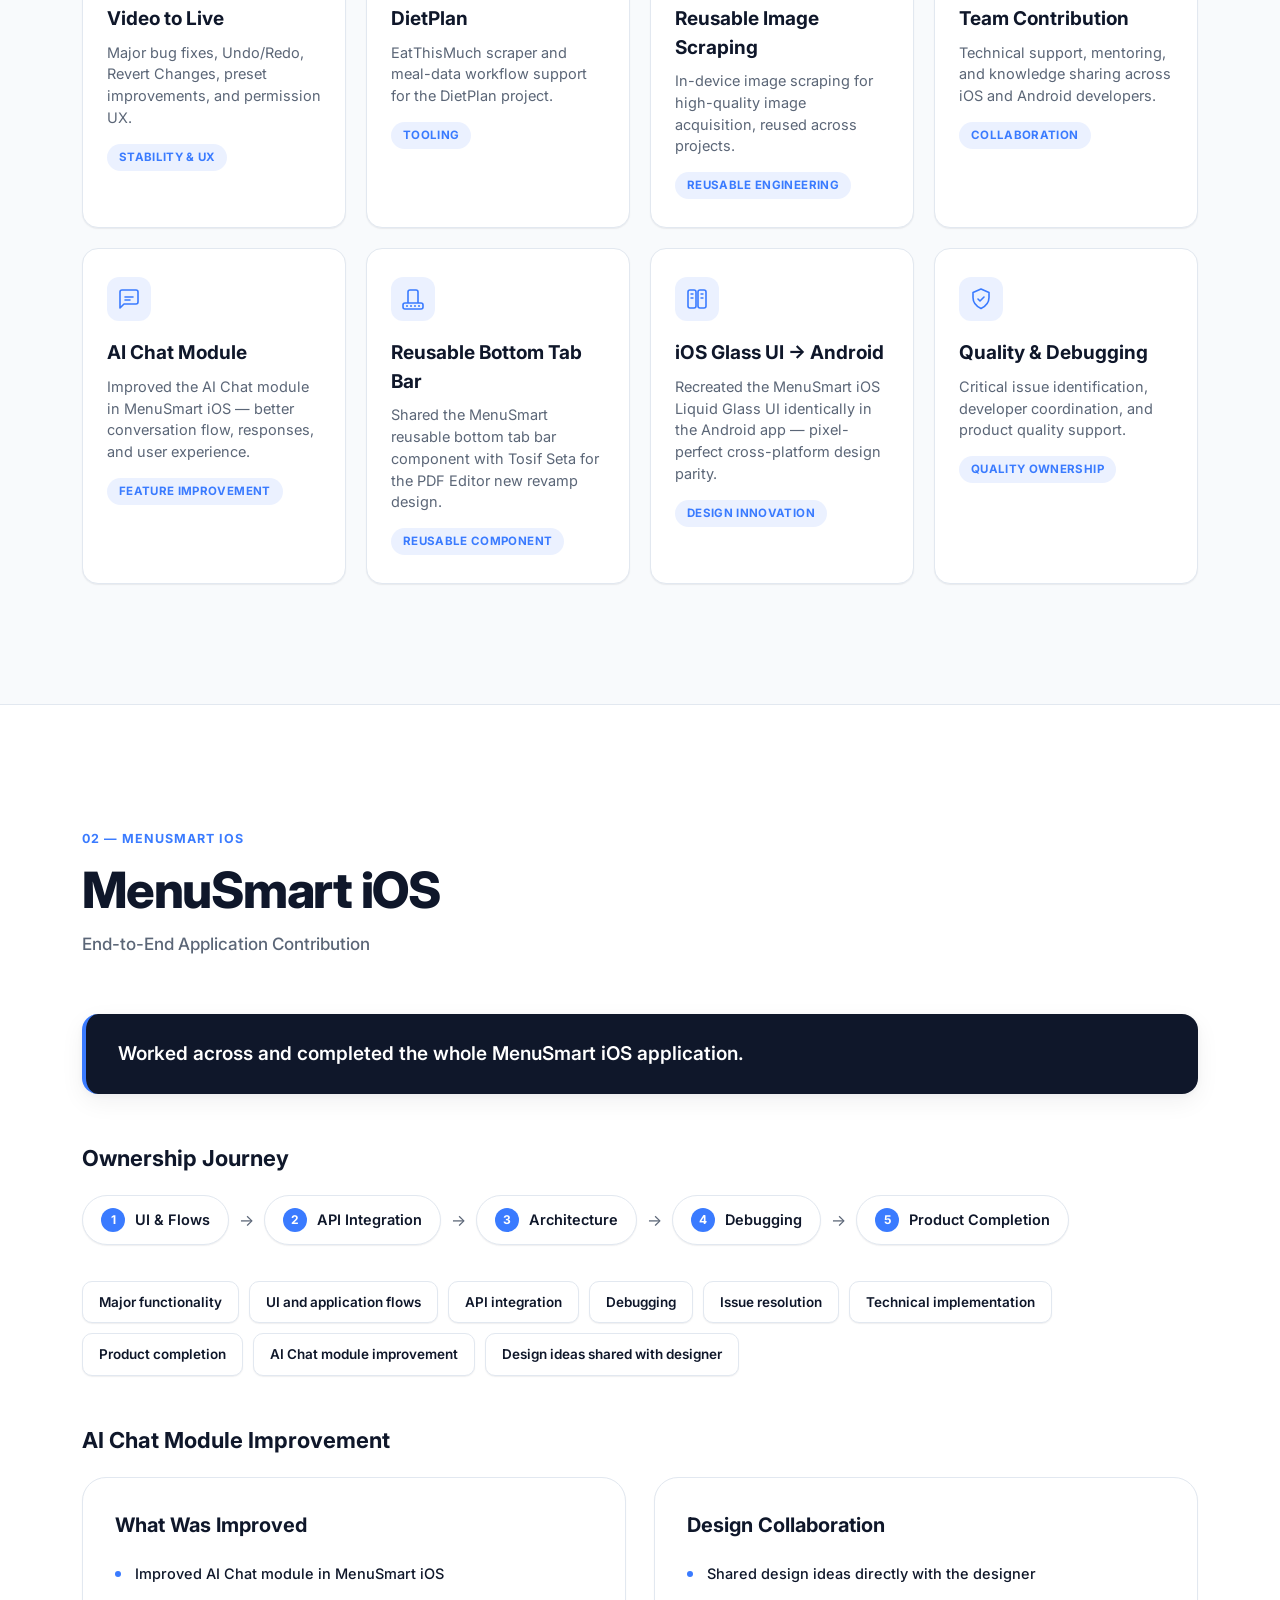
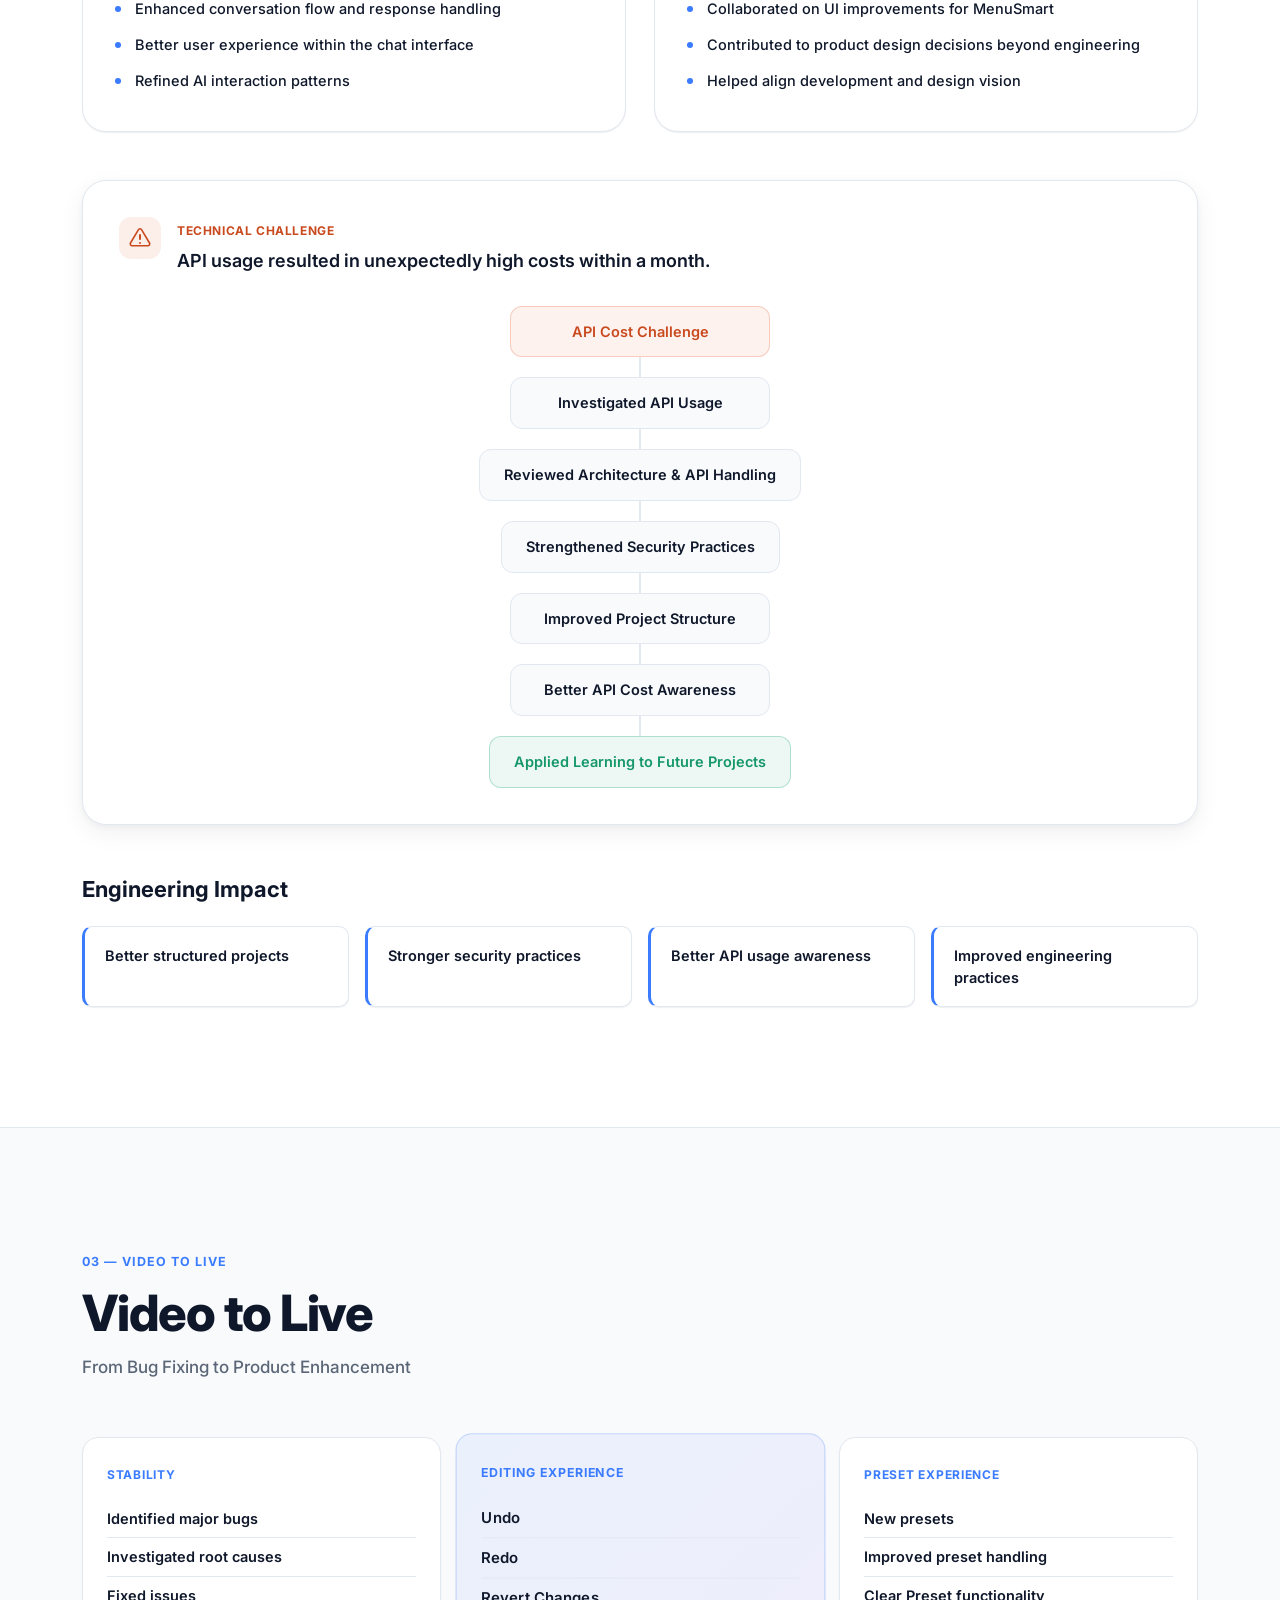
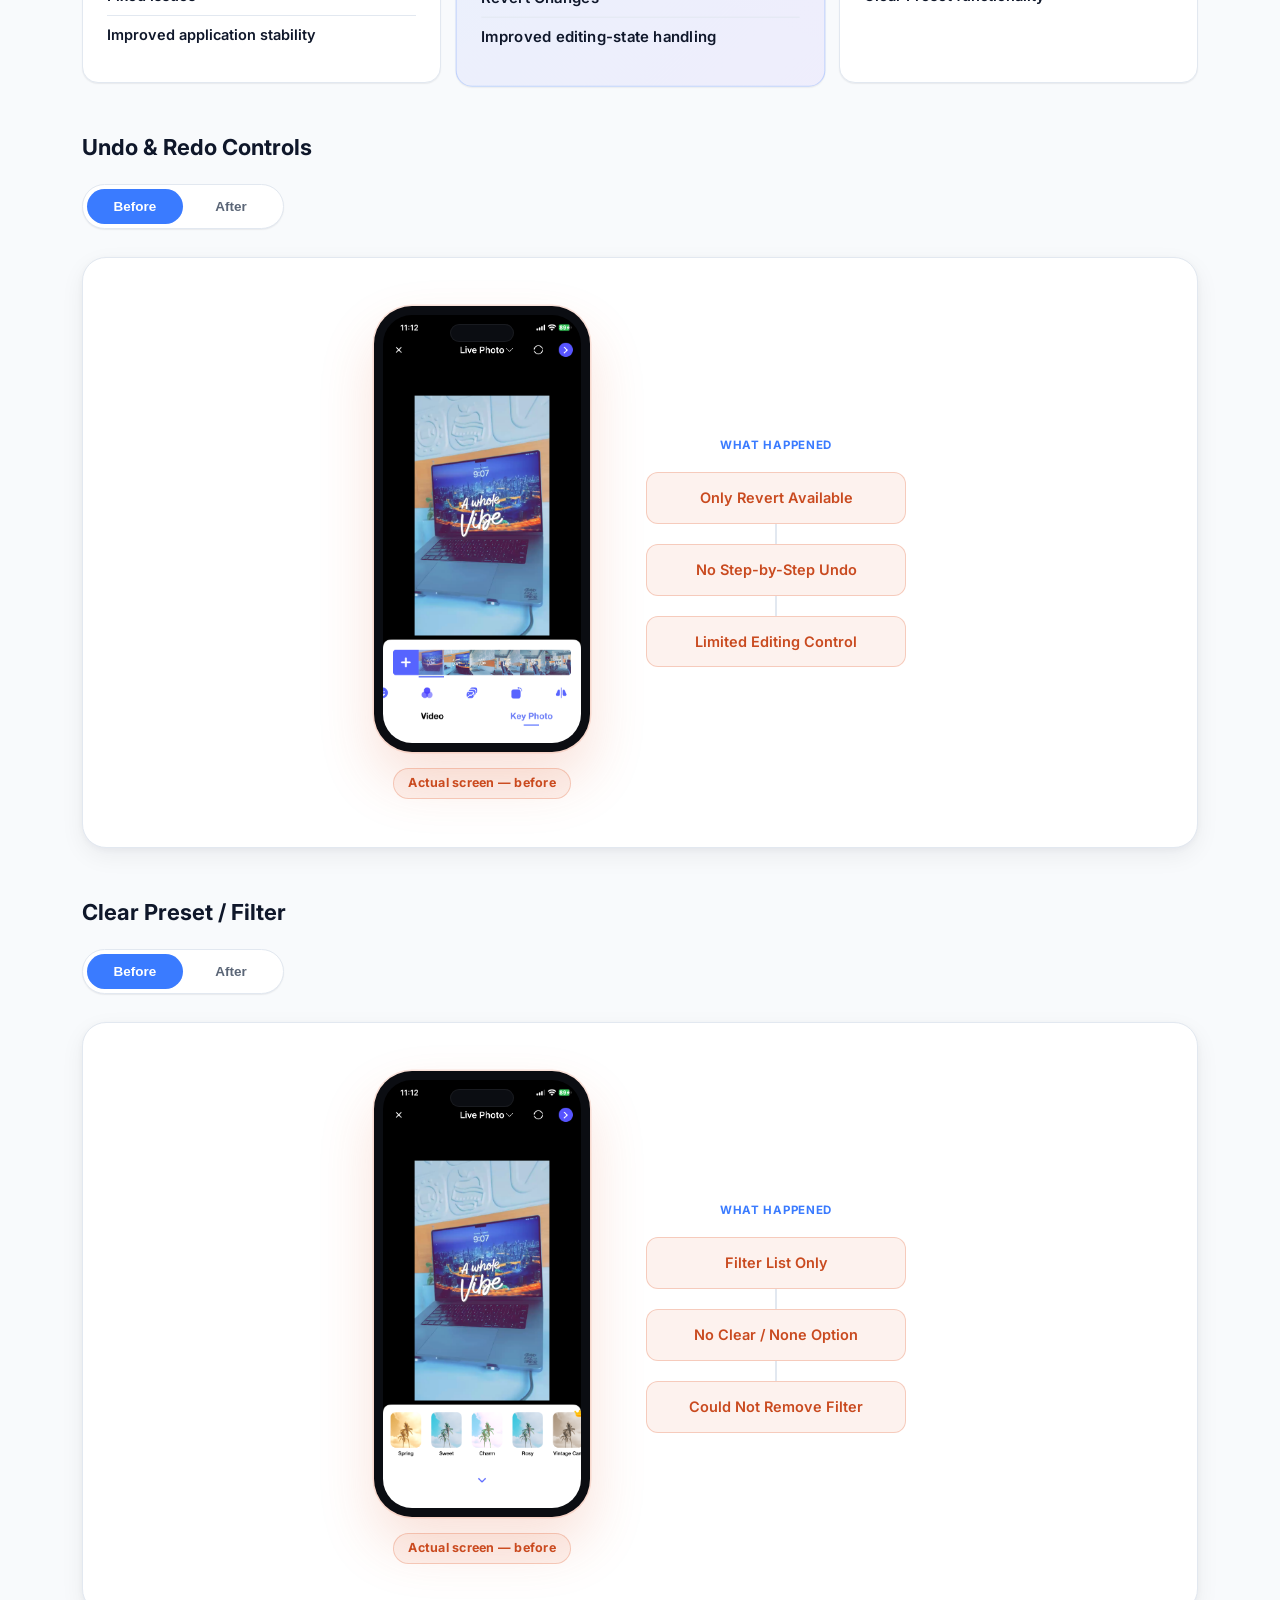
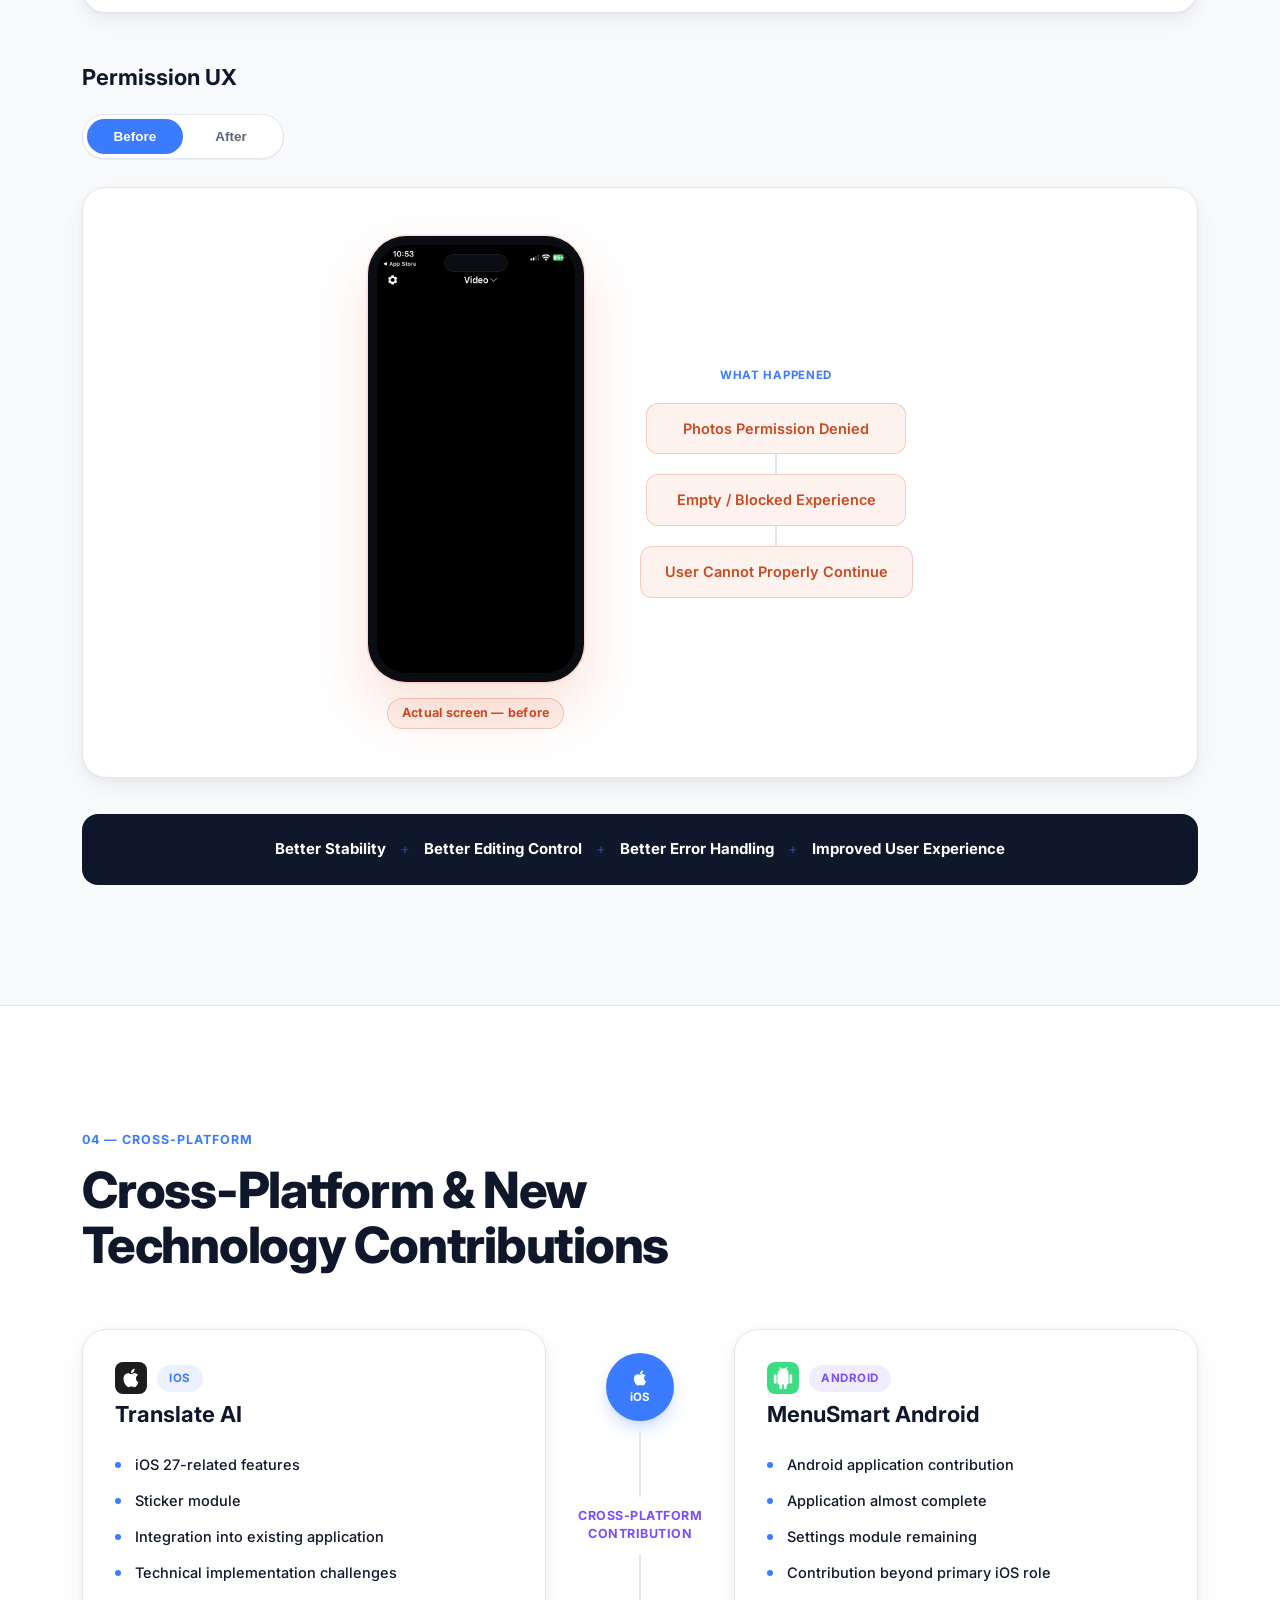
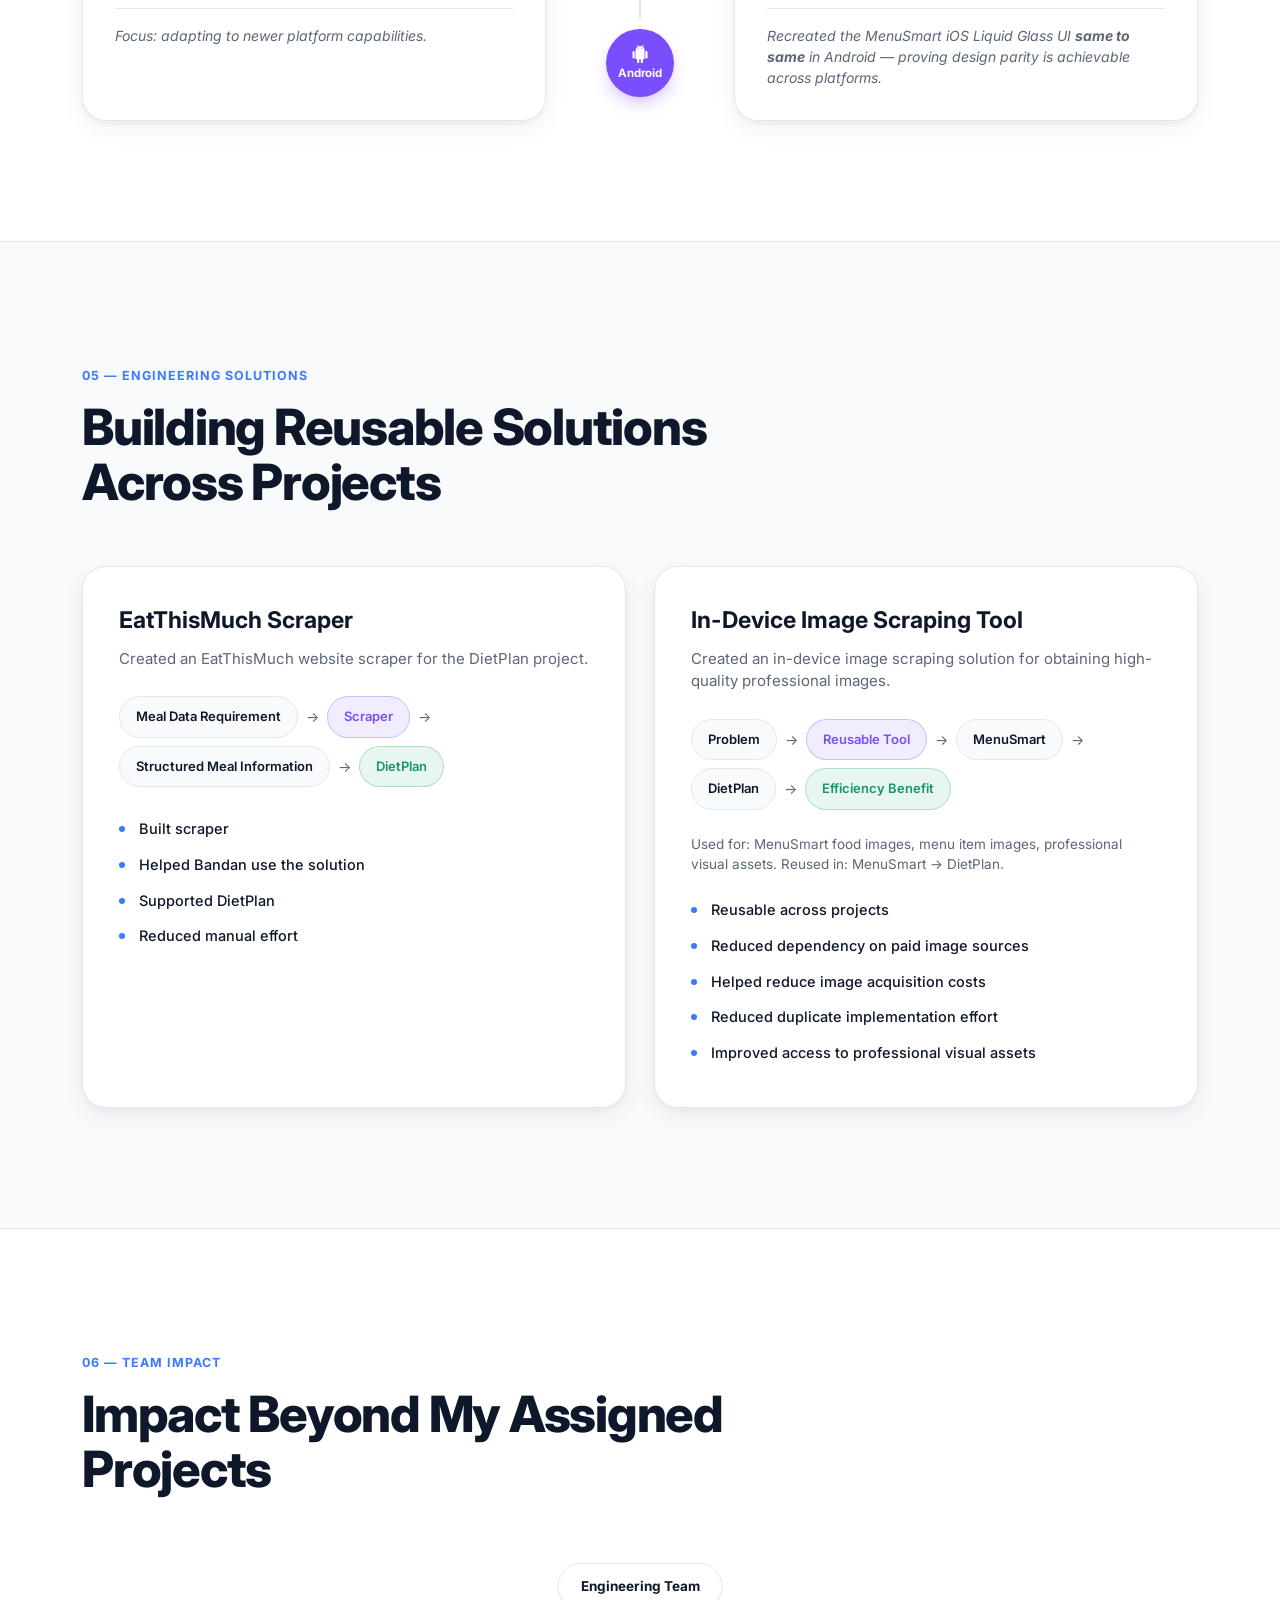
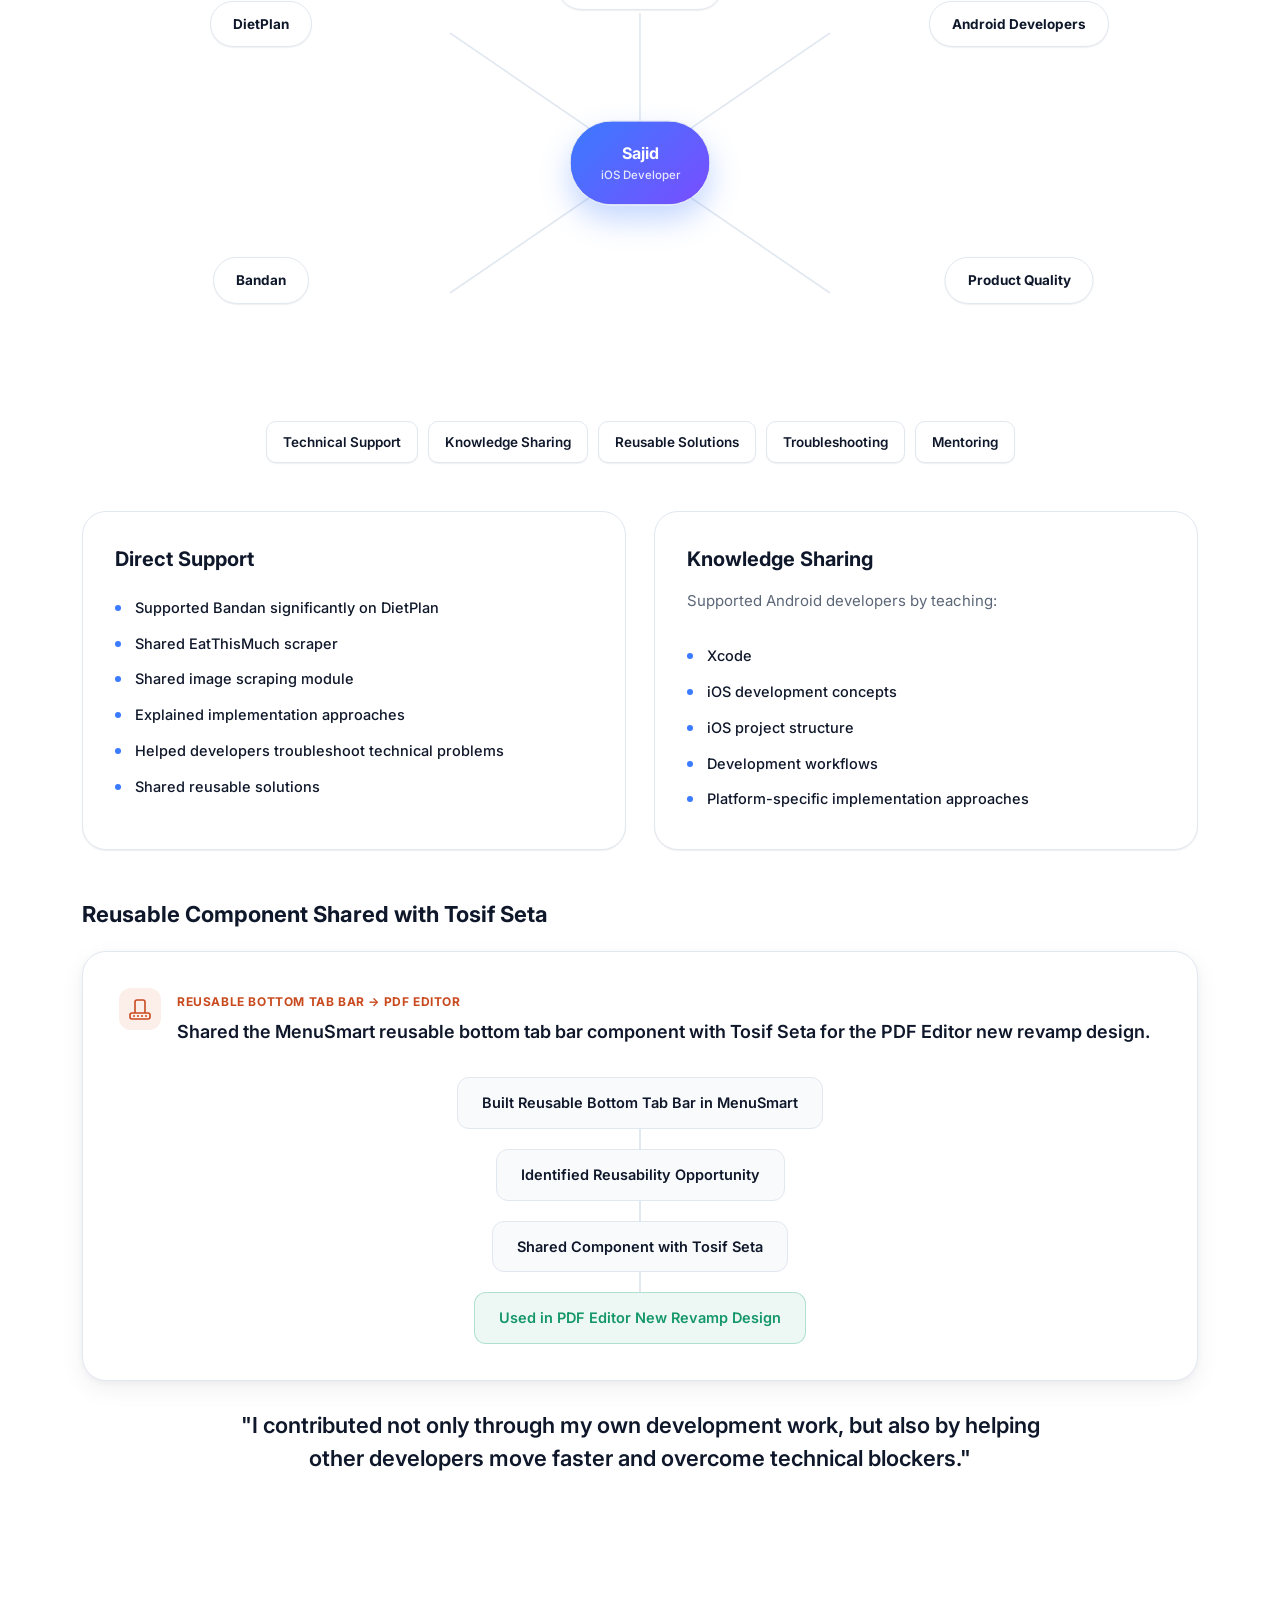
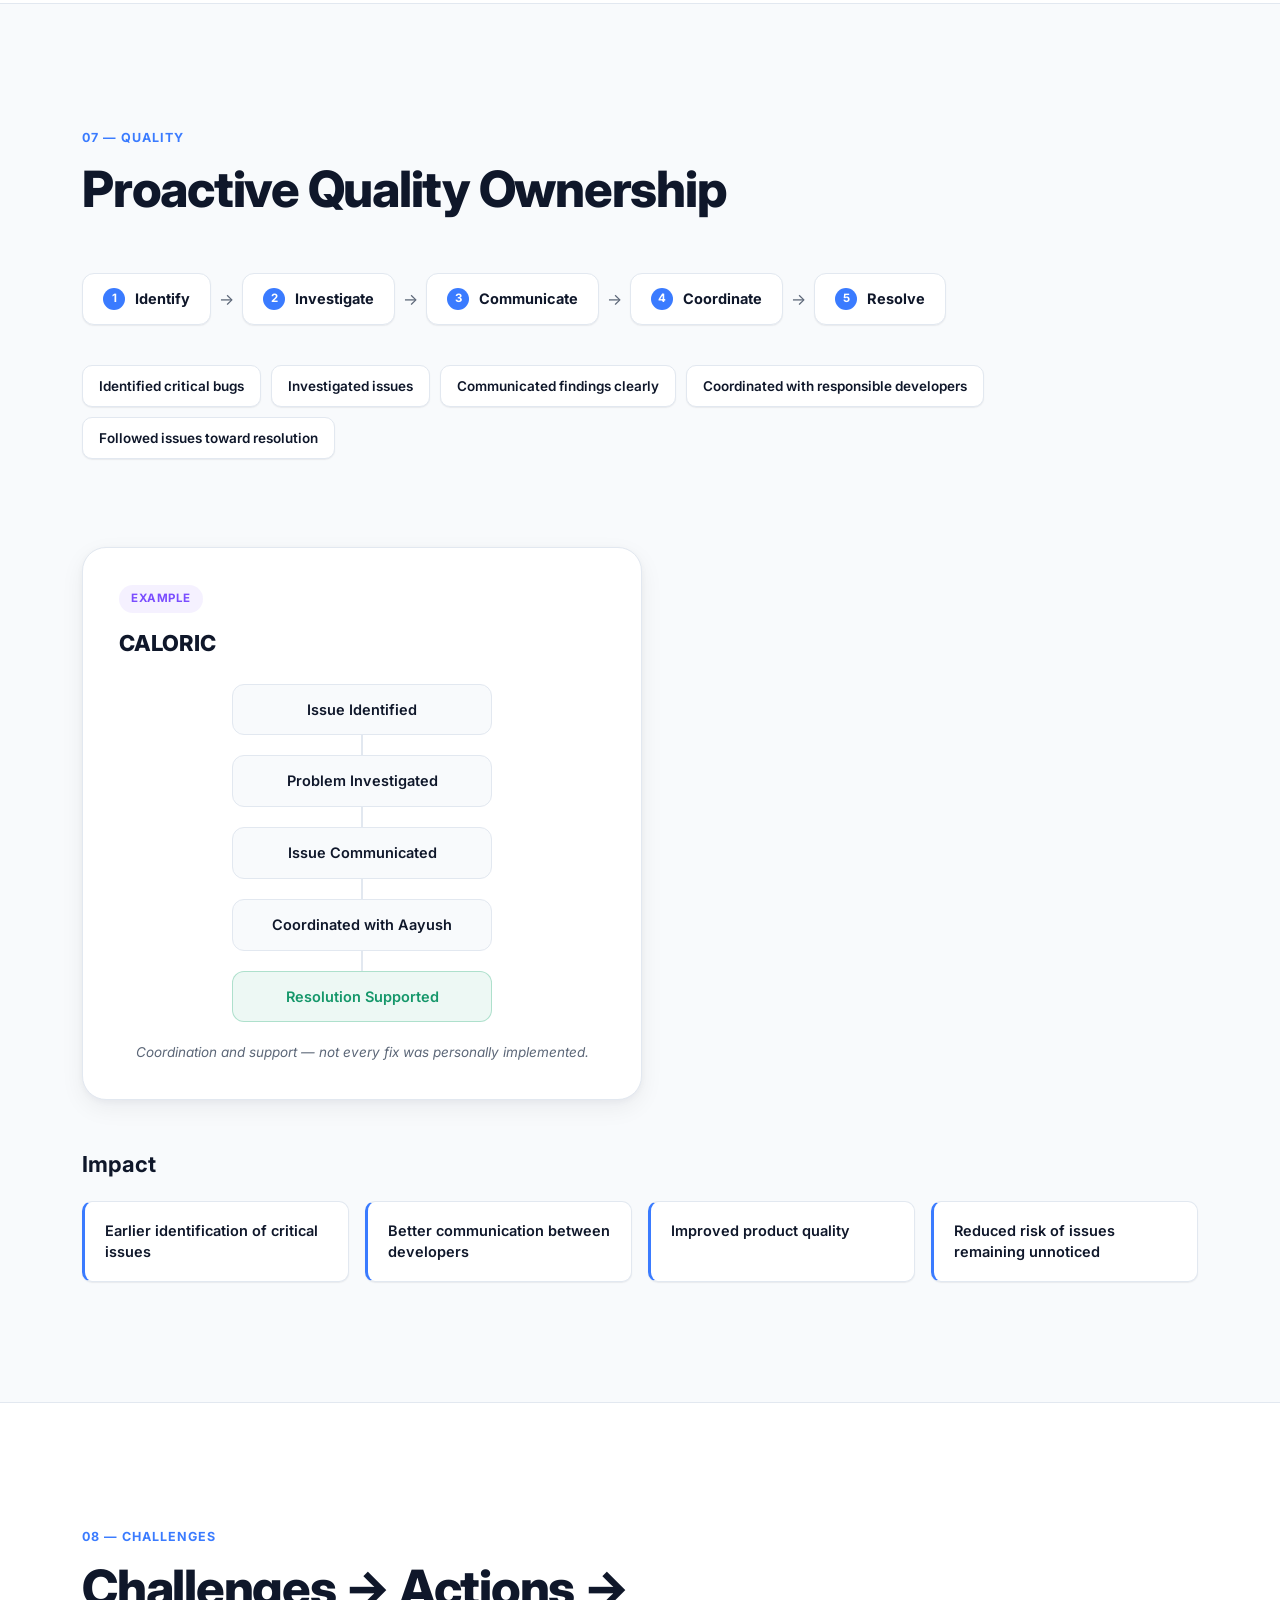
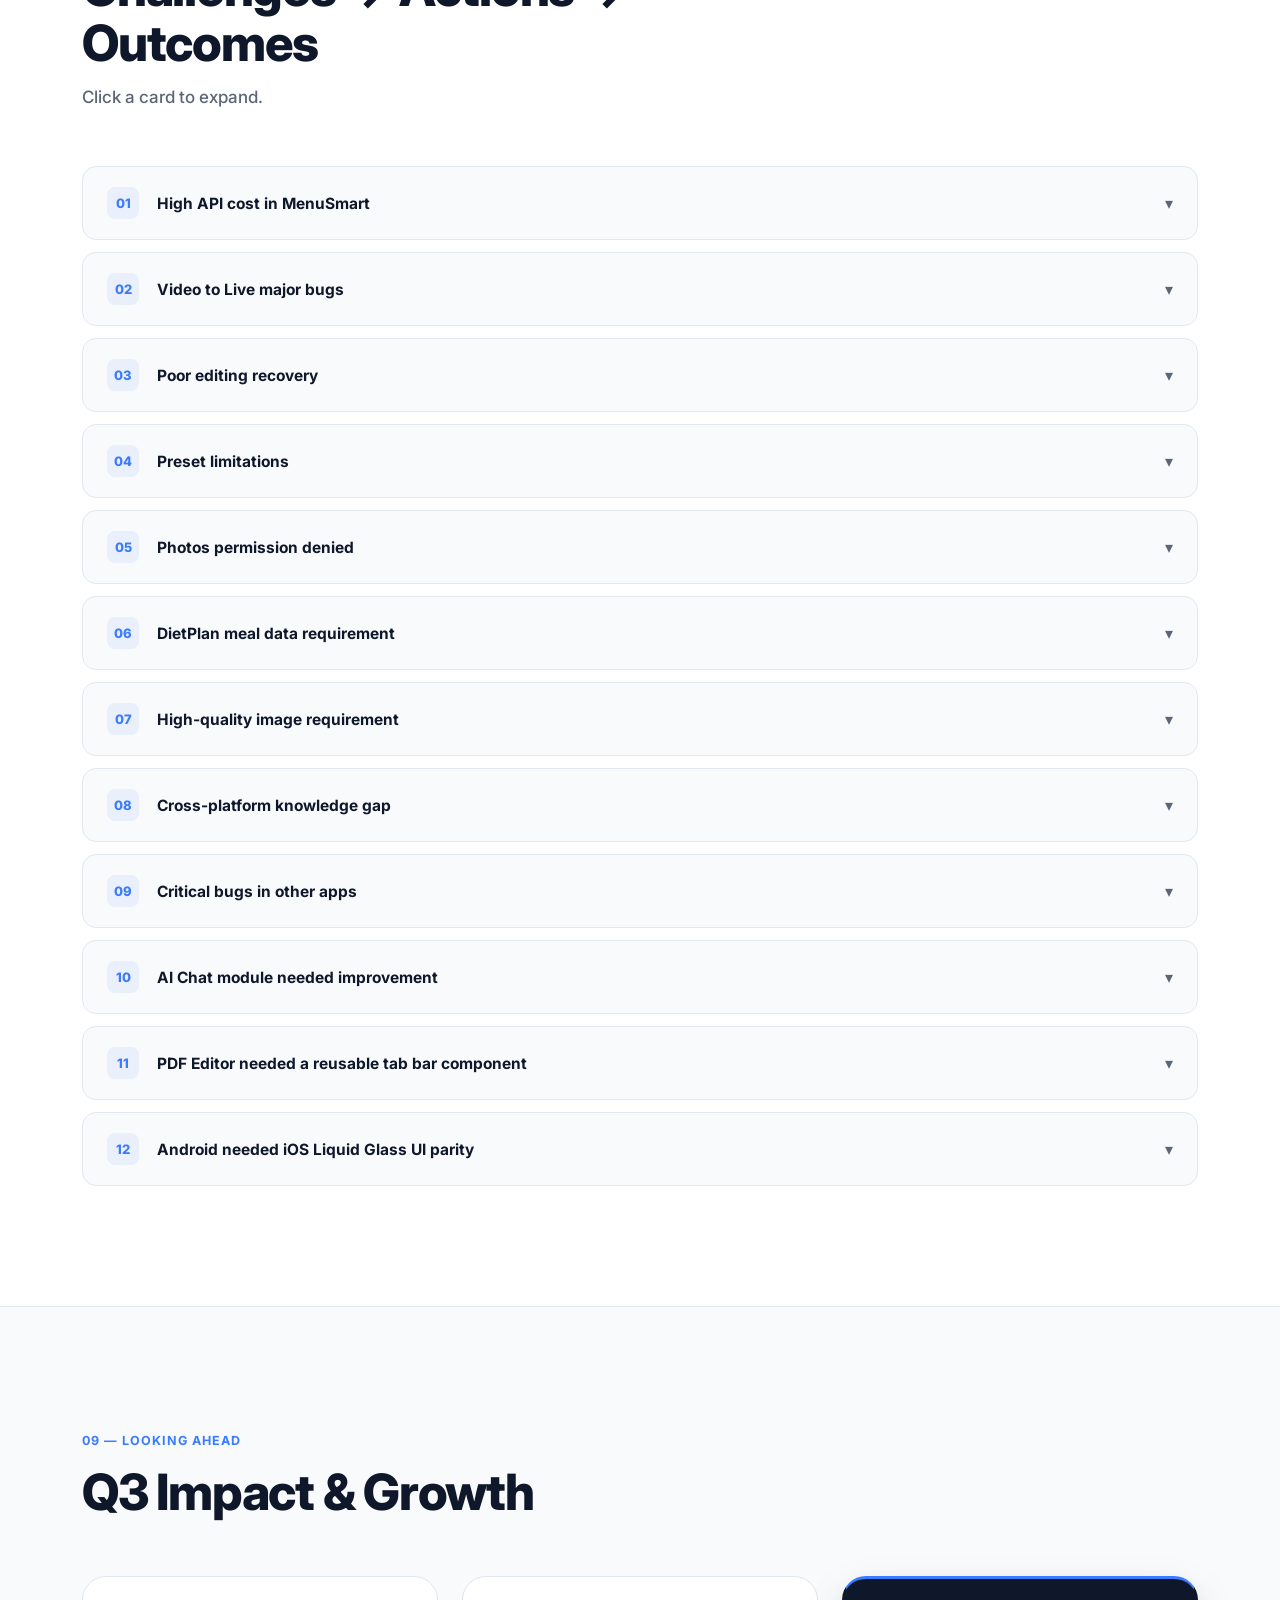
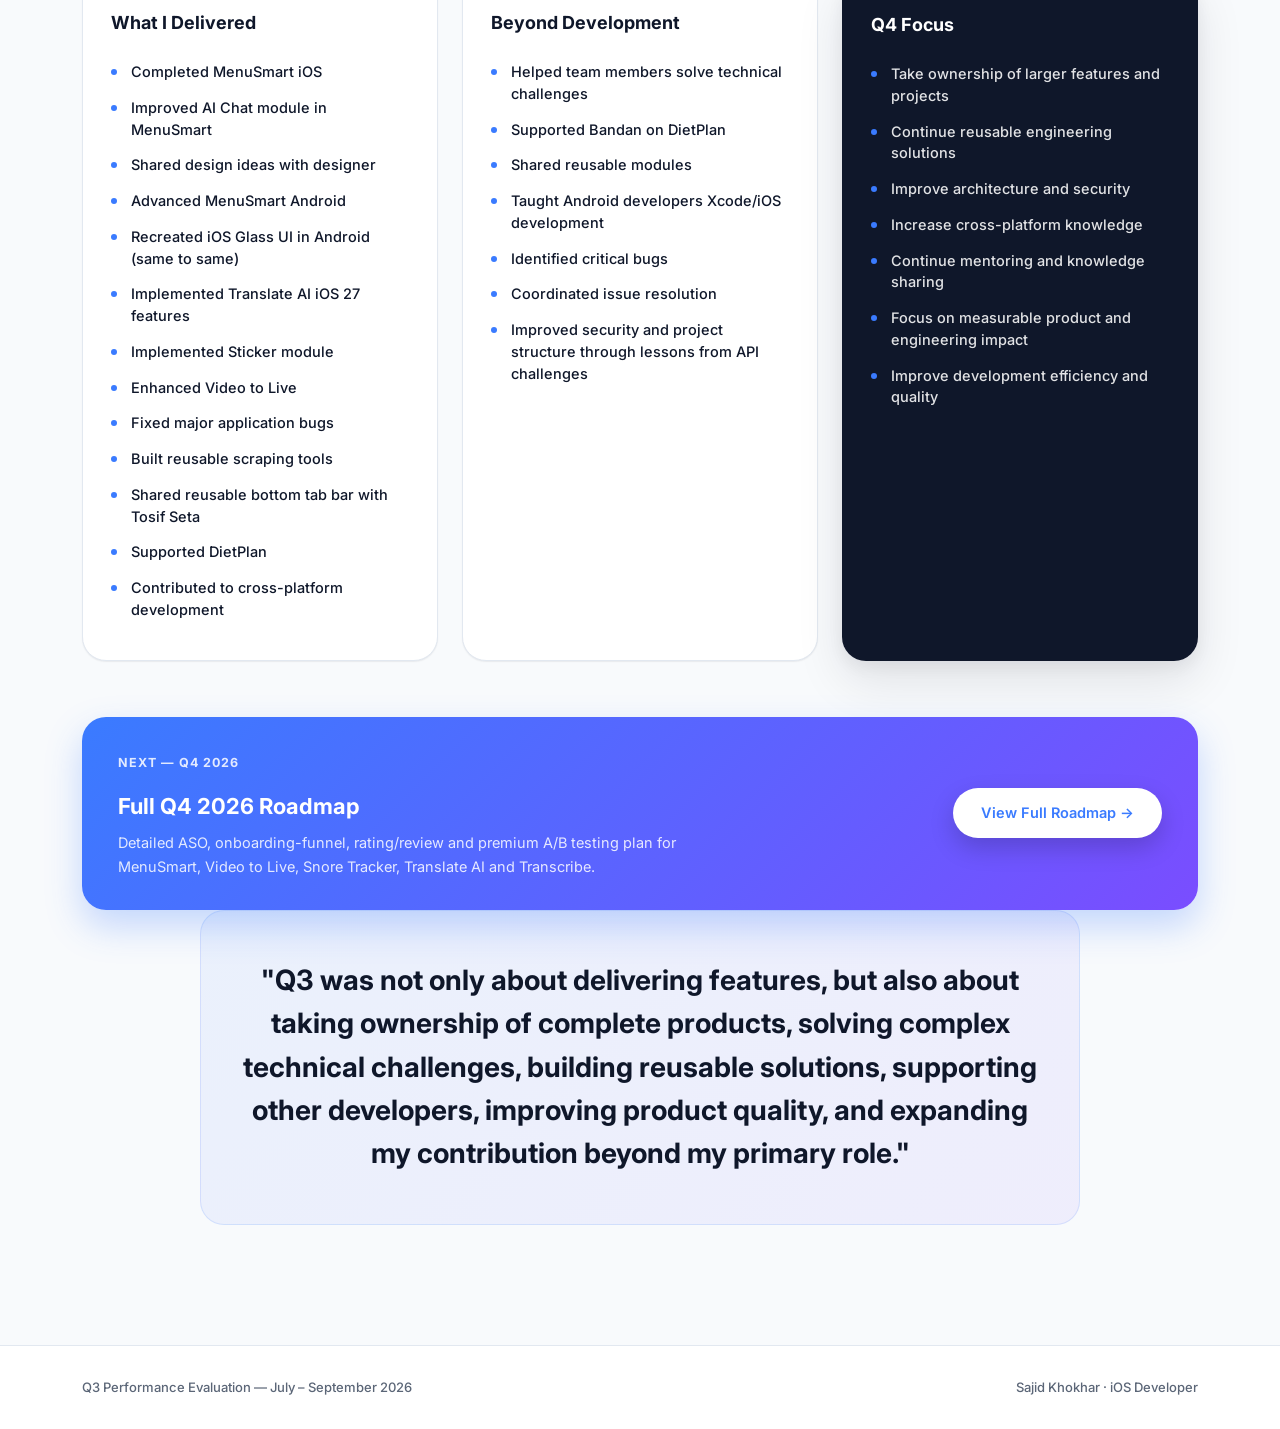
==== commit b1144a3d: "Add Q4 2026 roadmap CTA to Q4 Focus section Links out to the full Q4 2026 ASO/A-B-testing plan for M" ====
--- a/index.html
+++ b/index.html
@@ -1090,6 +1090,17 @@
           </div>
         </div>
 
+        <div class="q4-roadmap-cta fade-in">
+          <div class="q4-roadmap-text">
+            <span class="eyebrow">Next — Q4 2026</span>
+            <h3>Full Q4 2026 Roadmap</h3>
+            <p>Detailed ASO, onboarding-funnel, rating/review and premium A/B testing plan for MenuSmart, Video to
+              Live, Snore Tracker, Translate AI and Transcribe.</p>
+          </div>
+          <a href="https://claude.ai/artifact/STPbUhpFaQATmX6TavFmML" class="btn btn-primary" target="_blank"
+            rel="noopener">View Full Roadmap →</a>
+        </div>
+
         <blockquote class="closing-statement fade-in">
           "Q3 was not only about delivering features, but also about taking ownership of complete products, solving
           complex technical challenges, building reusable solutions, supporting other developers, improving product
--- a/style.css
+++ b/style.css
@@ -841,20 +841,25 @@
   flex-direction: column;
   align-items: center;
   justify-content: center;
-  gap: 12px;
+  gap: 10px;
   min-width: 120px;
+  padding: 24px 0;
 }
 .bridge-node {
-  width: 56px; height: 56px;
+  width: 68px; height: 68px;
   border-radius: 50%;
   background: var(--primary);
   color: #fff;
   font-weight: 700;
-  font-size: 12.5px;
-  display: flex; align-items: center; justify-content: center;
-}
-.bridge-node-secondary { background: var(--secondary); }
-.bridge-line { width: 2px; height: 28px; background: var(--border); }
+  font-size: 11.5px;
+  letter-spacing: -0.01em;
+  display: flex; flex-direction: column; align-items: center; justify-content: center;
+  gap: 2px;
+  box-shadow: 0 8px 20px -6px rgba(58,123,255,0.45);
+  flex-shrink: 0;
+}
+.bridge-node-secondary { background: var(--secondary); box-shadow: 0 8px 20px -6px rgba(124,58,237,0.45); }
+.bridge-line { width: 2px; flex: 1; min-height: 32px; background: linear-gradient(var(--border), var(--border)); }
 .bridge-label {
   font-size: 12.5px;
   font-weight: 700;
@@ -1074,6 +1079,7 @@
   gap: 24px;
   max-height: 0;
   opacity: 0;
+  padding-left: 50px;
   transition: max-height 0.35s ease, opacity 0.3s ease, padding 0.35s ease;
 }
 .cao-card.open .cao-body {
@@ -1097,6 +1103,7 @@
   flex-direction: column;
   gap: 20px;
   padding-bottom: 0;
+  padding-left: 50px;
 }
 .cao-card.open .cao-body-rich { padding-bottom: 28px; }
 .cao-list {
@@ -1123,6 +1130,7 @@
 .cao-outcome-grid {
   display: grid;
   grid-template-columns: 1fr 1fr;
+  align-items: start;
   gap: 16px;
   margin-top: 20px;
 }
@@ -1167,6 +1175,33 @@
 .impact-col-accent .panel-list li::before { background: var(--primary); }
 .impact-col .panel-list li { color: inherit; }
 .impact-col-accent .panel-list li { color: rgba(255,255,255,0.88); }
+
+.q4-roadmap-cta {
+  display: flex;
+  align-items: center;
+  justify-content: space-between;
+  gap: 28px;
+  flex-wrap: wrap;
+  margin-top: 28px;
+  padding: 32px 36px;
+  background: var(--gradient);
+  border-radius: var(--radius-lg);
+  box-shadow: 0 16px 36px rgba(58,123,255,0.28);
+}
+.q4-roadmap-text { color: #fff; max-width: 560px; }
+.q4-roadmap-text .eyebrow { color: rgba(255,255,255,0.85); }
+.q4-roadmap-text h3 { font-size: 22px; font-weight: 700; margin: 4px 0 8px; }
+.q4-roadmap-text p { color: rgba(255,255,255,0.85); font-size: 14.5px; line-height: 1.6; }
+.q4-roadmap-cta .btn-primary {
+  background: #fff;
+  color: var(--primary);
+  box-shadow: 0 10px 24px rgba(0,0,0,0.18);
+  flex-shrink: 0;
+}
+.q4-roadmap-cta .btn-primary:hover { background: #fff; box-shadow: 0 14px 30px rgba(0,0,0,0.24); }
+@media (max-width: 640px) {
+  .q4-roadmap-cta { flex-direction: column; align-items: flex-start; padding: 26px; }
+}
 
 .closing-statement {
   font-size: clamp(20px, 2.6vw, 28px);
@@ -1206,12 +1241,13 @@
   .triptych-col-center { transform: none; }
   .bridge-grid { grid-template-columns: 1fr; }
   .bridge-center { flex-direction: row; padding: 12px 0; }
-  .bridge-line { width: 28px; height: 2px; }
+  .bridge-line { flex: none; width: 28px; height: 2px; }
   .engineering-grid { grid-template-columns: 1fr; }
   .two-col { grid-template-columns: 1fr; }
   .columns-grid { grid-template-columns: 1fr; }
   .impact-grid { grid-template-columns: repeat(2, 1fr); }
-  .cao-body { grid-template-columns: 1fr; }
+  .cao-body { grid-template-columns: 1fr; padding-left: 0; }
+  .cao-body-rich { padding-left: 0; }
   .cao-card.open .cao-body { max-height: 320px; }
   .cao-card.open .cao-body-rich { max-height: 1200px; }
 }
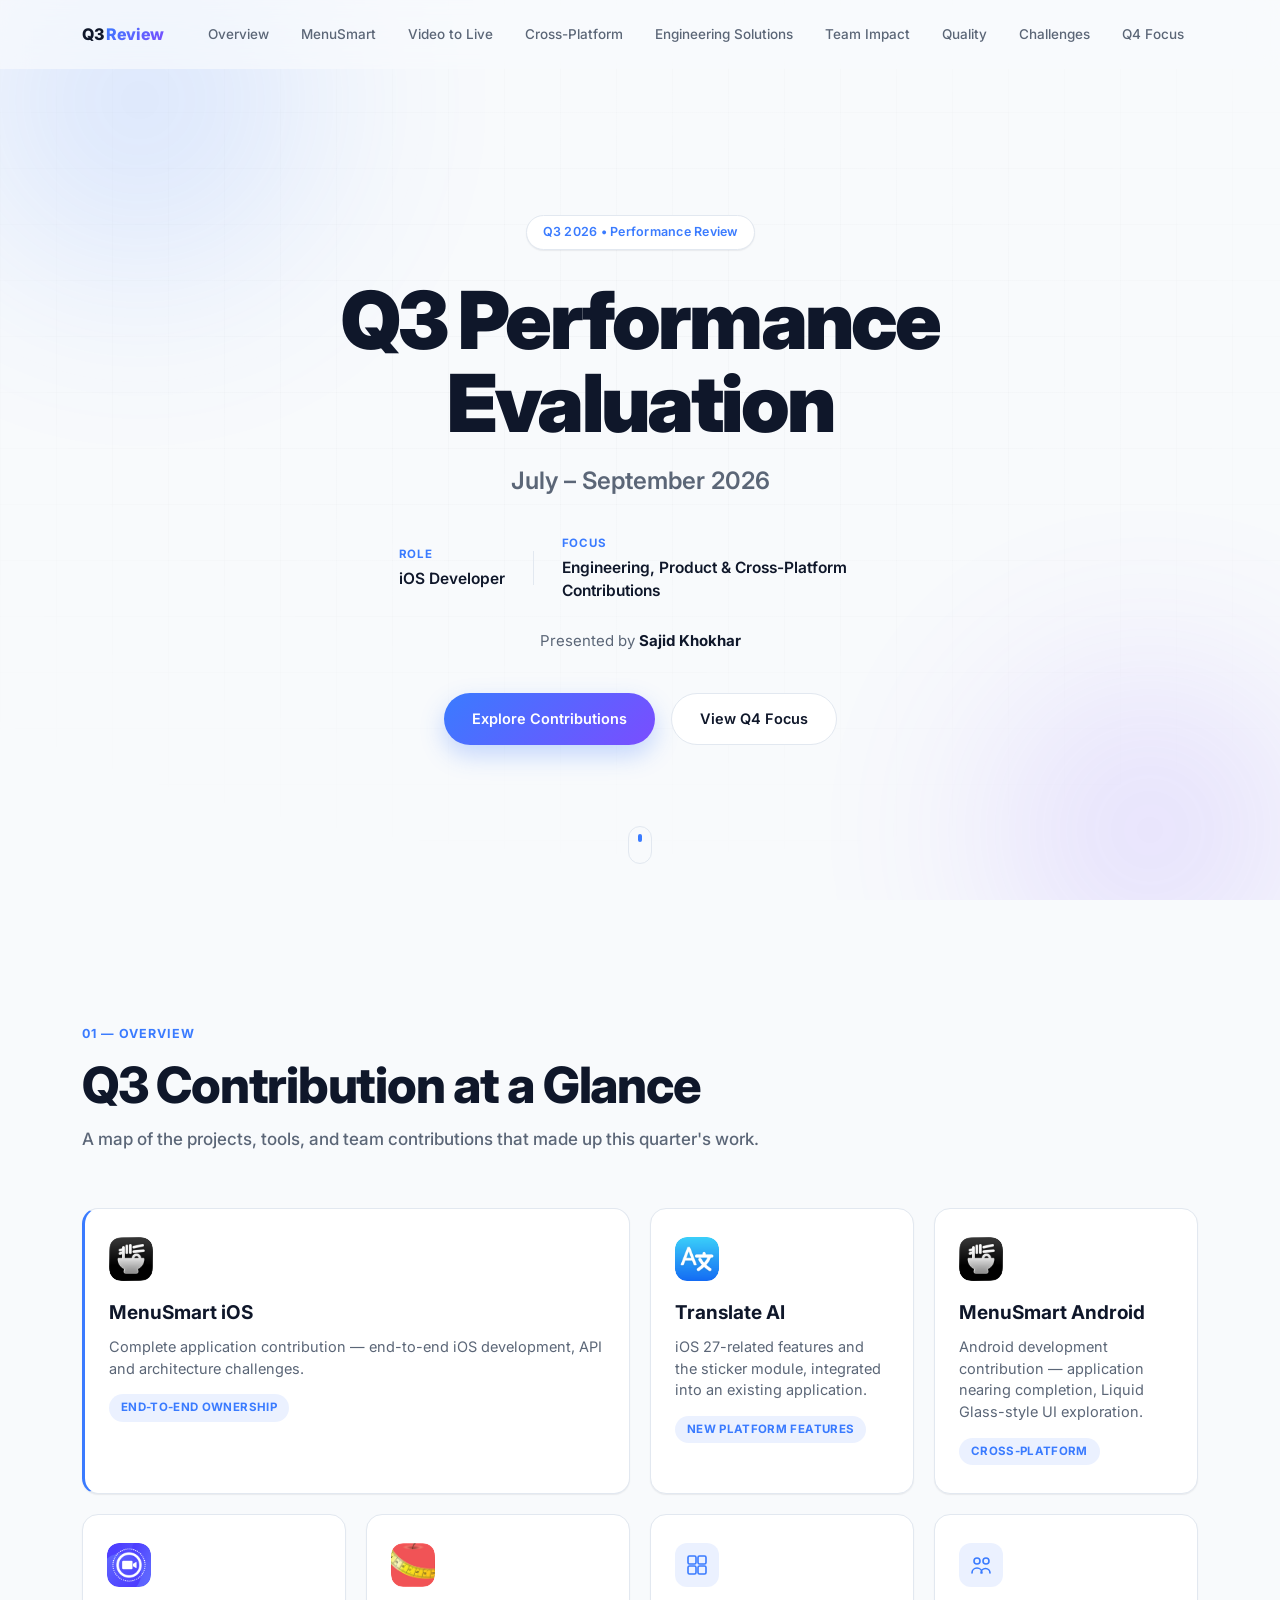
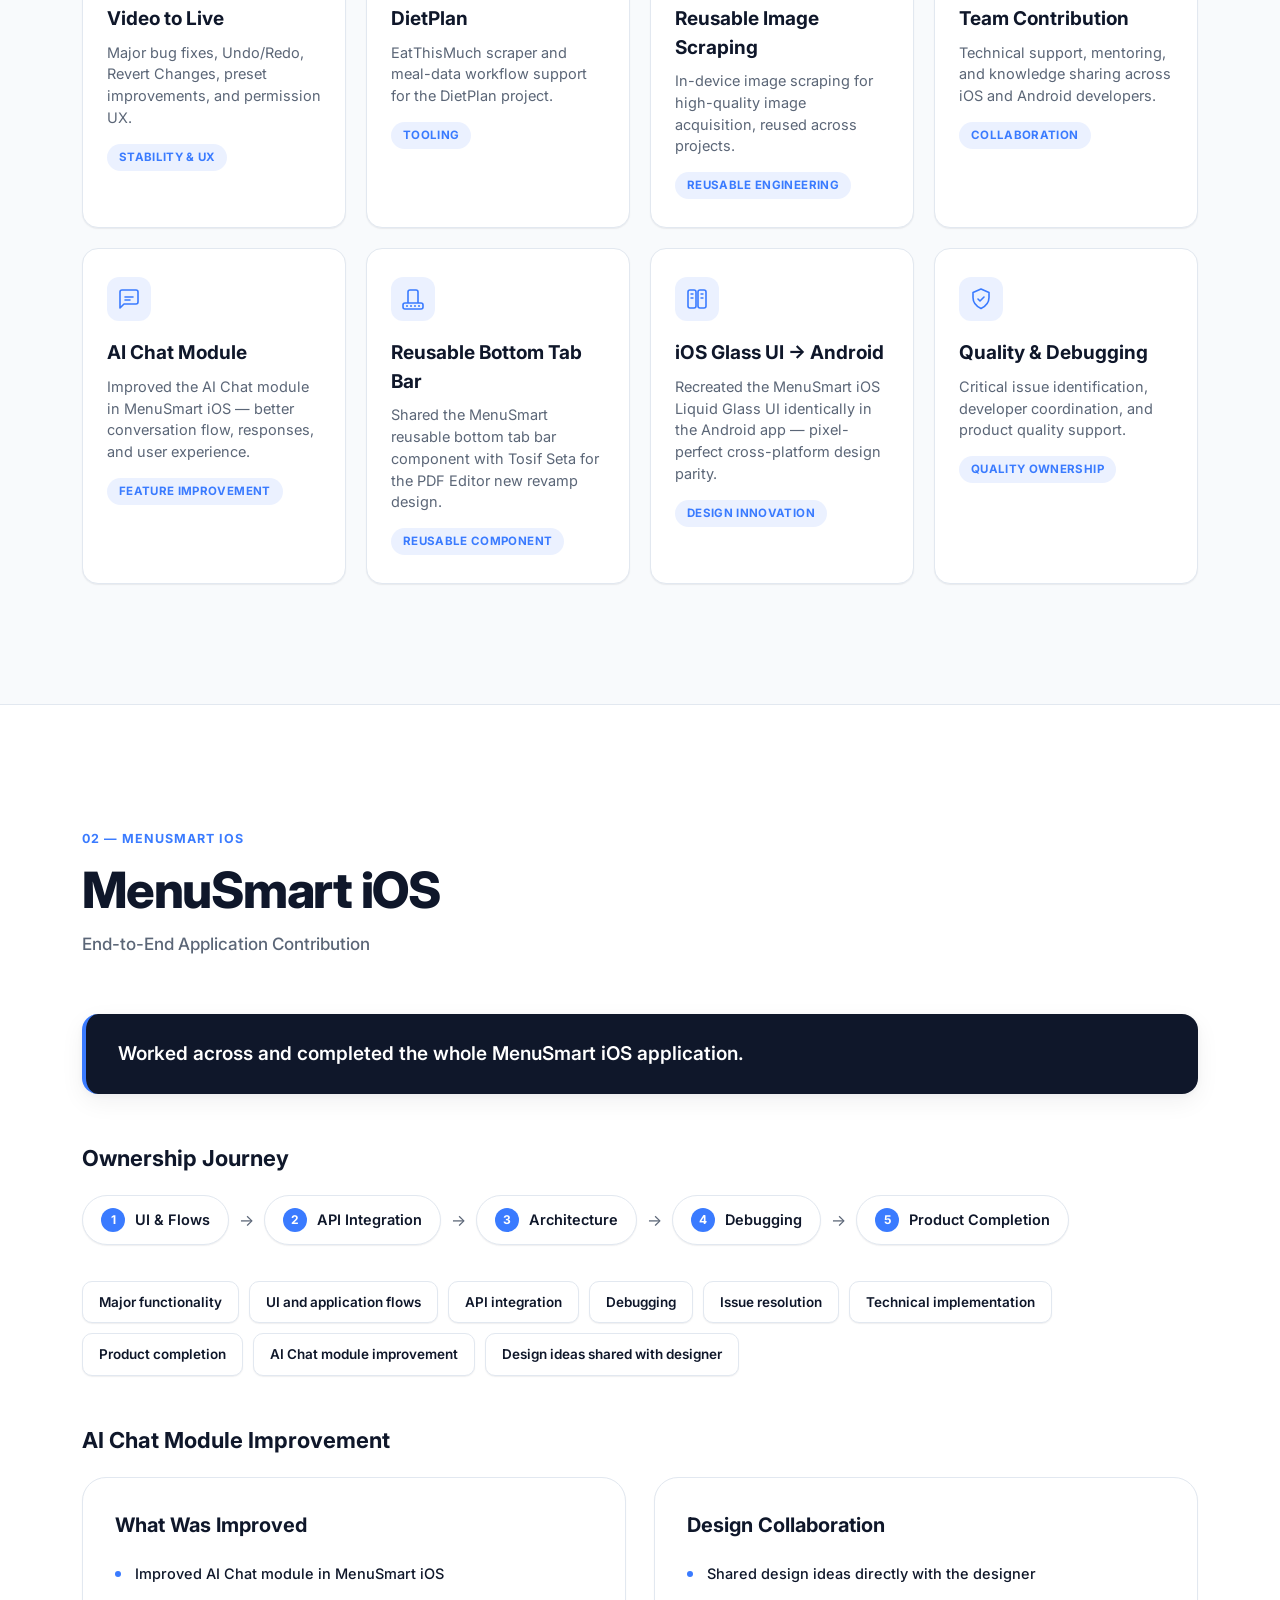
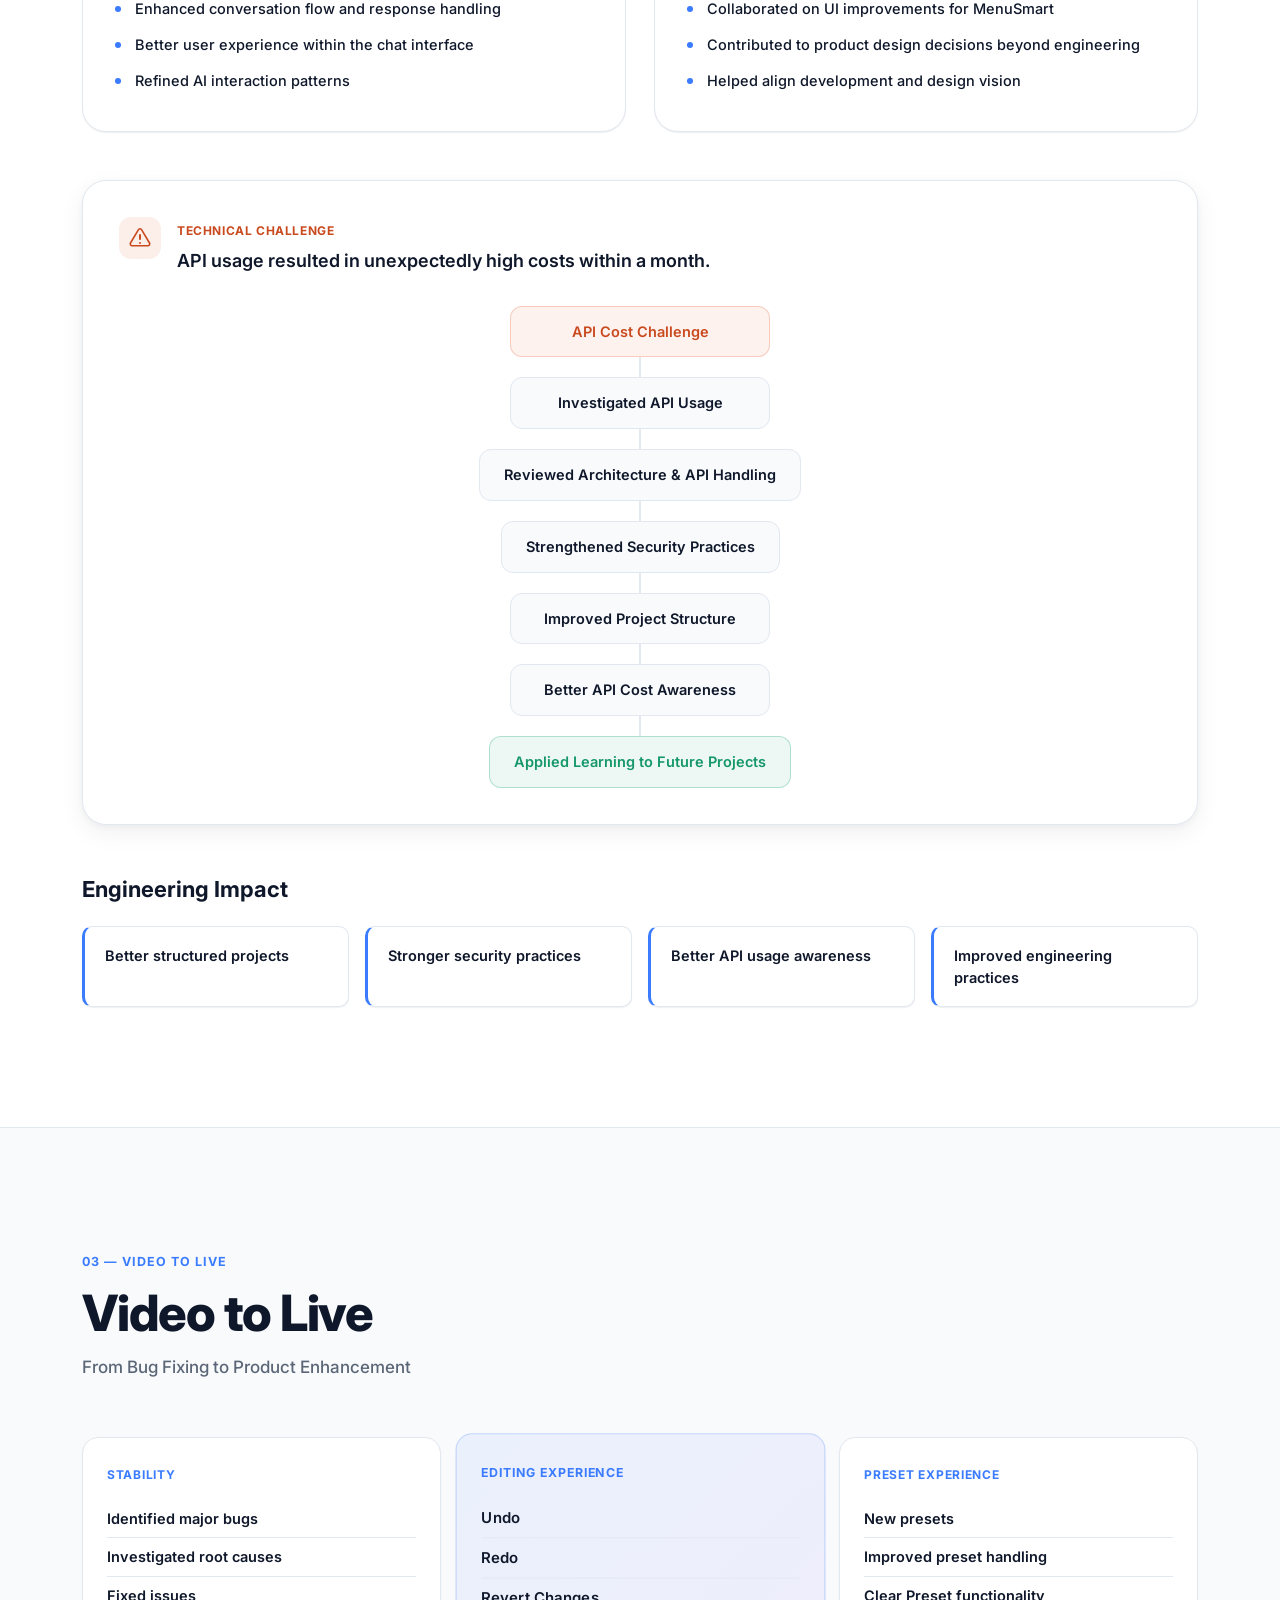
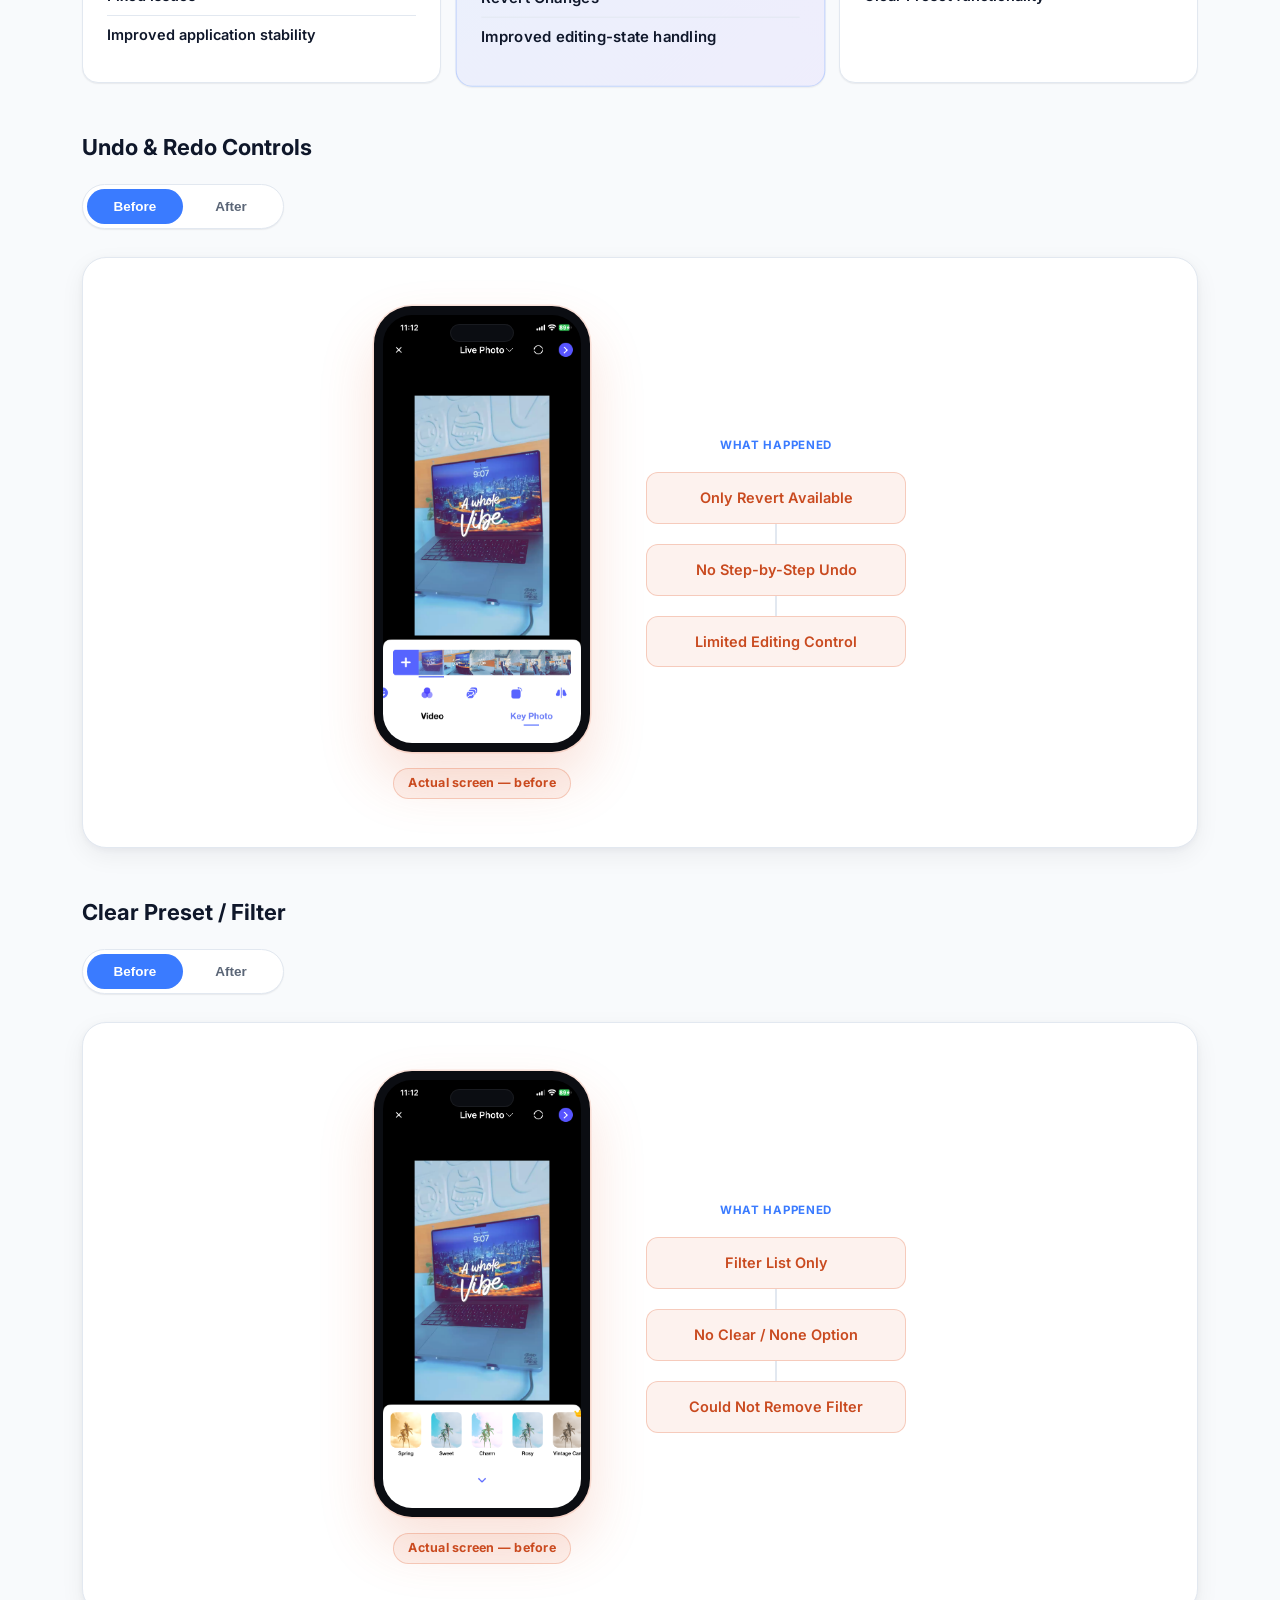
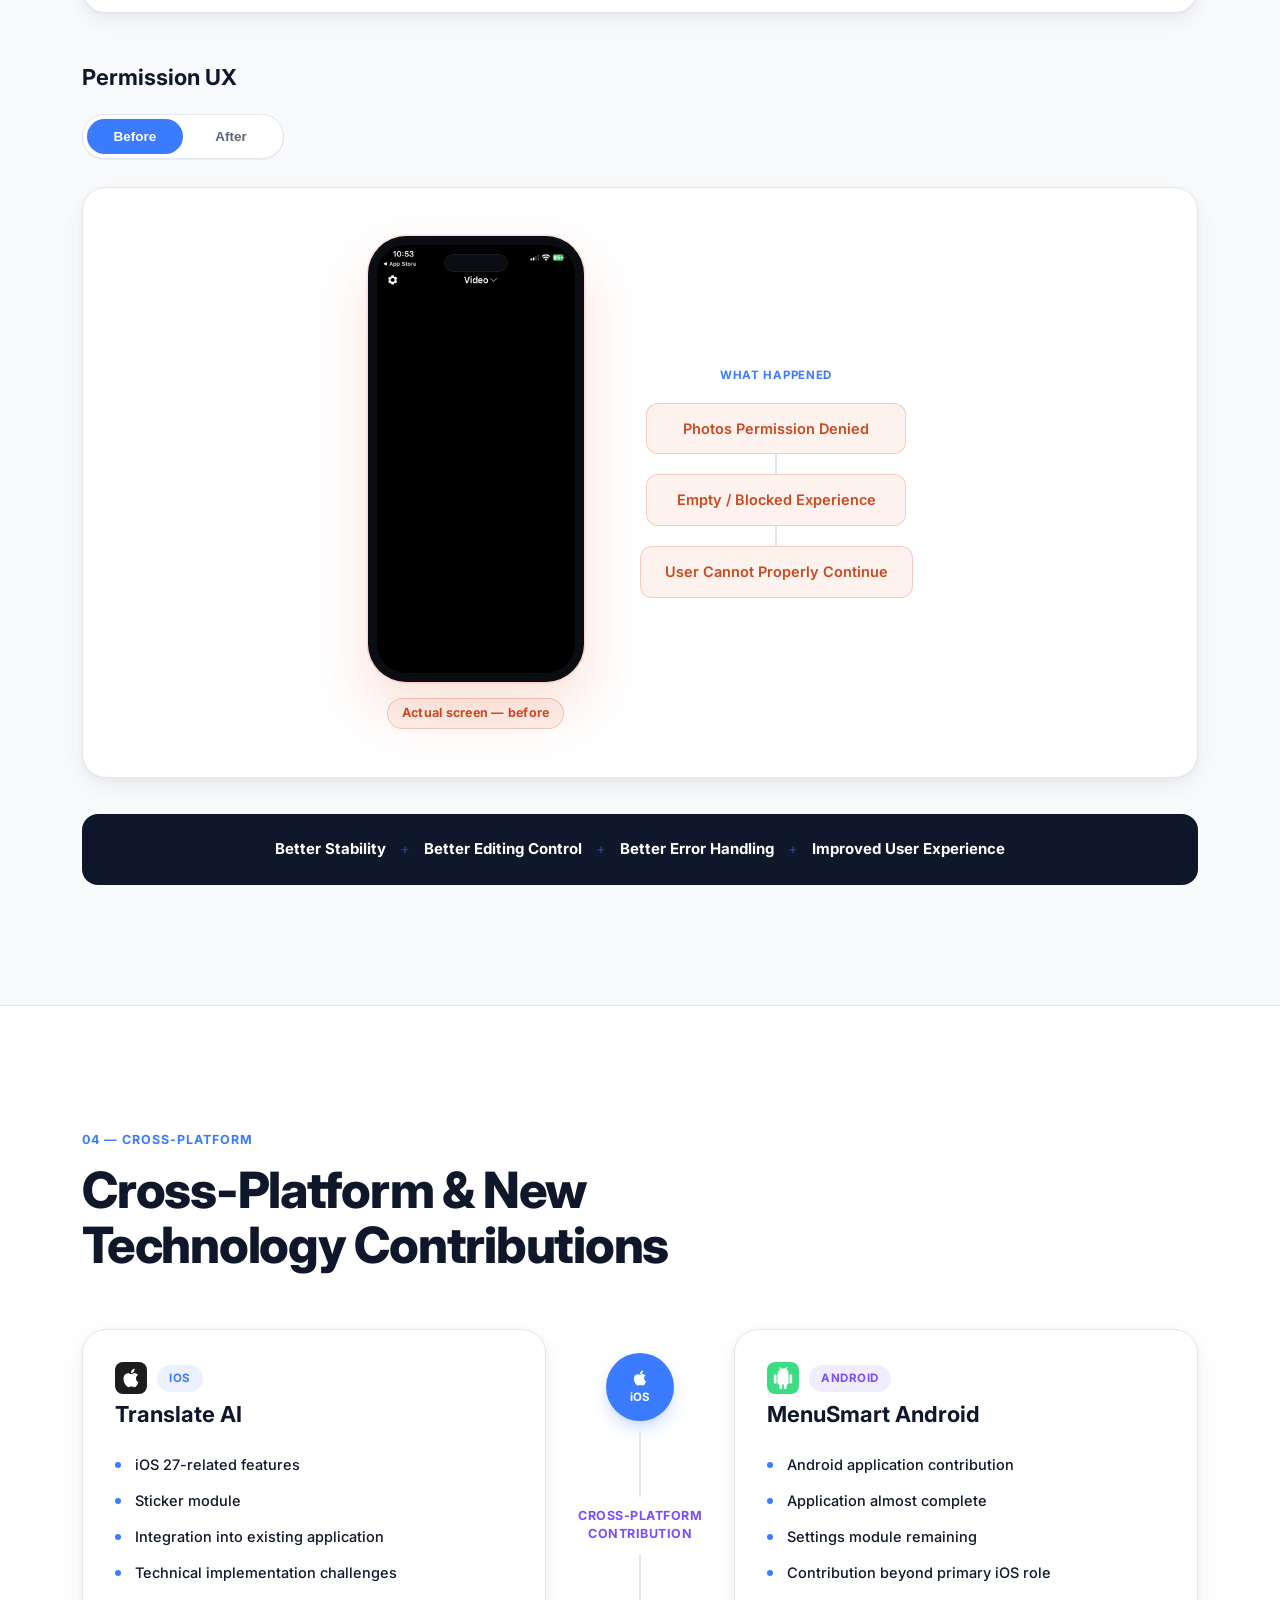
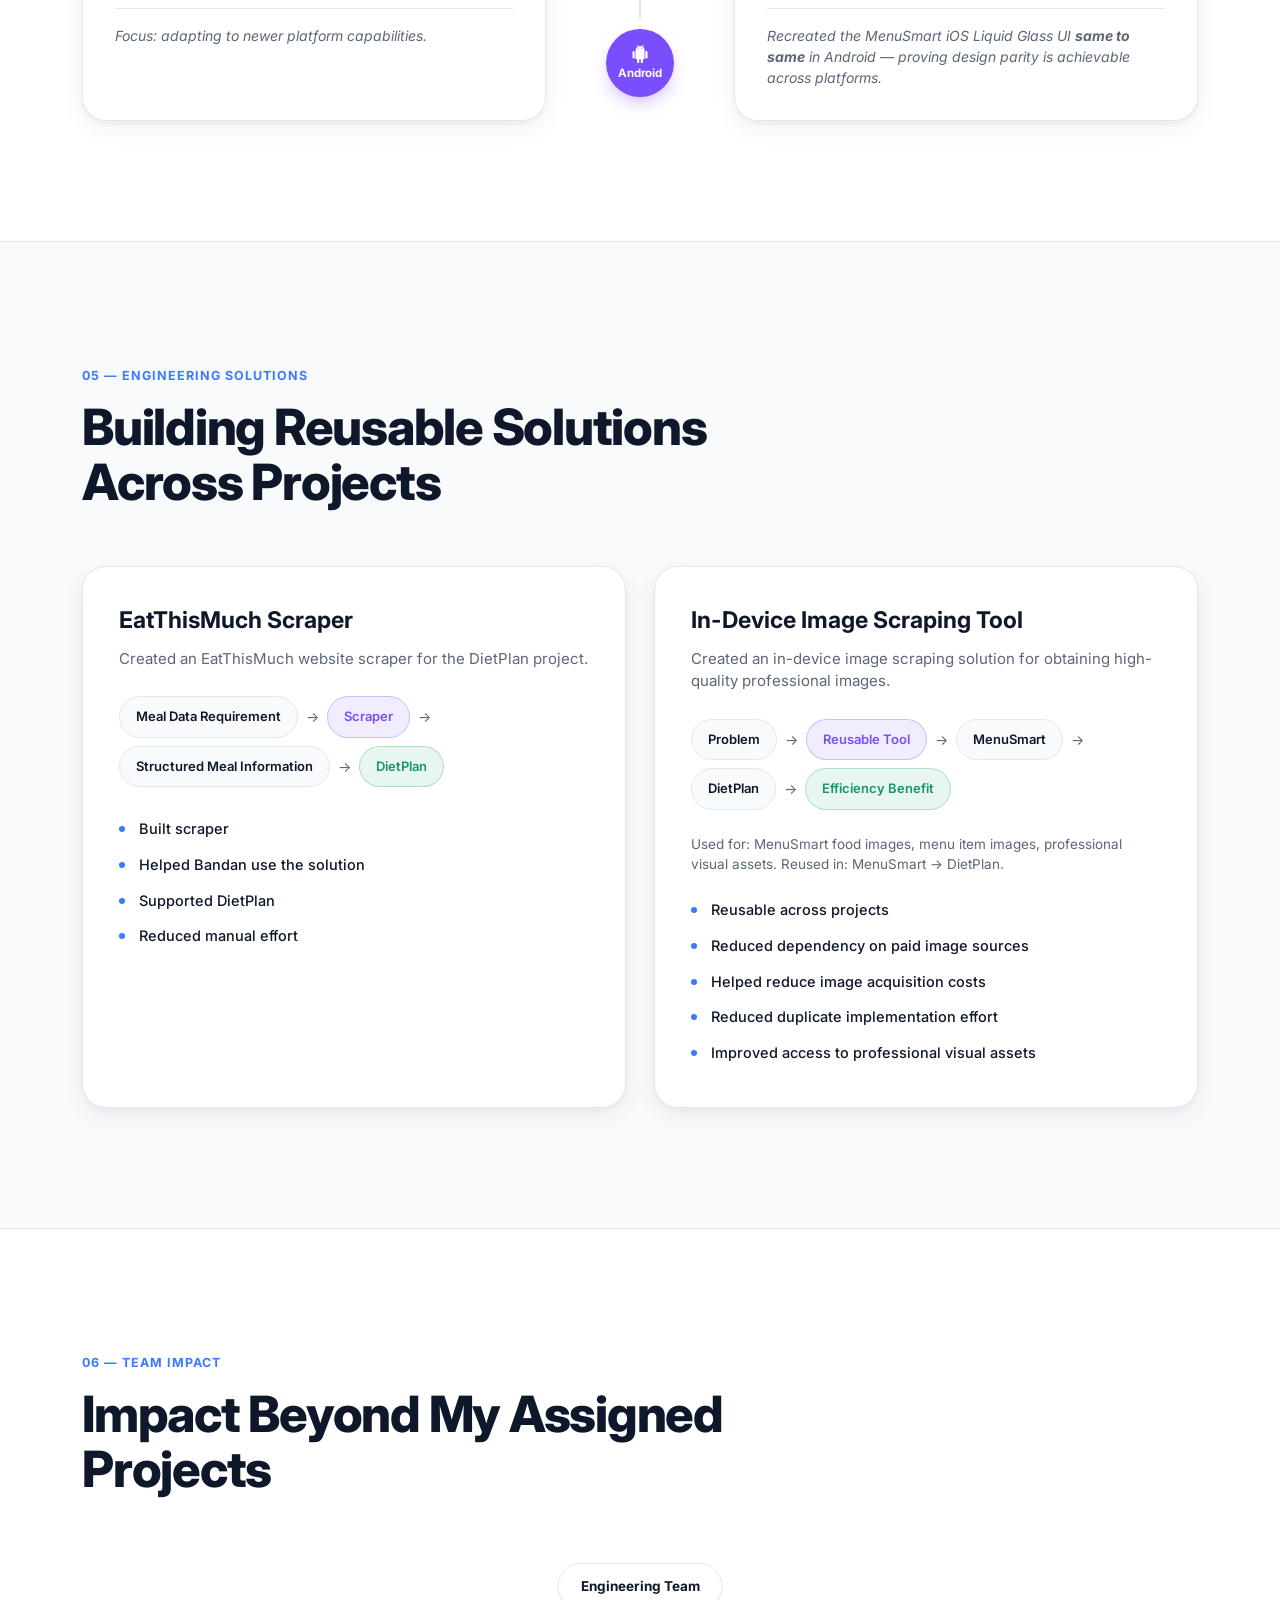
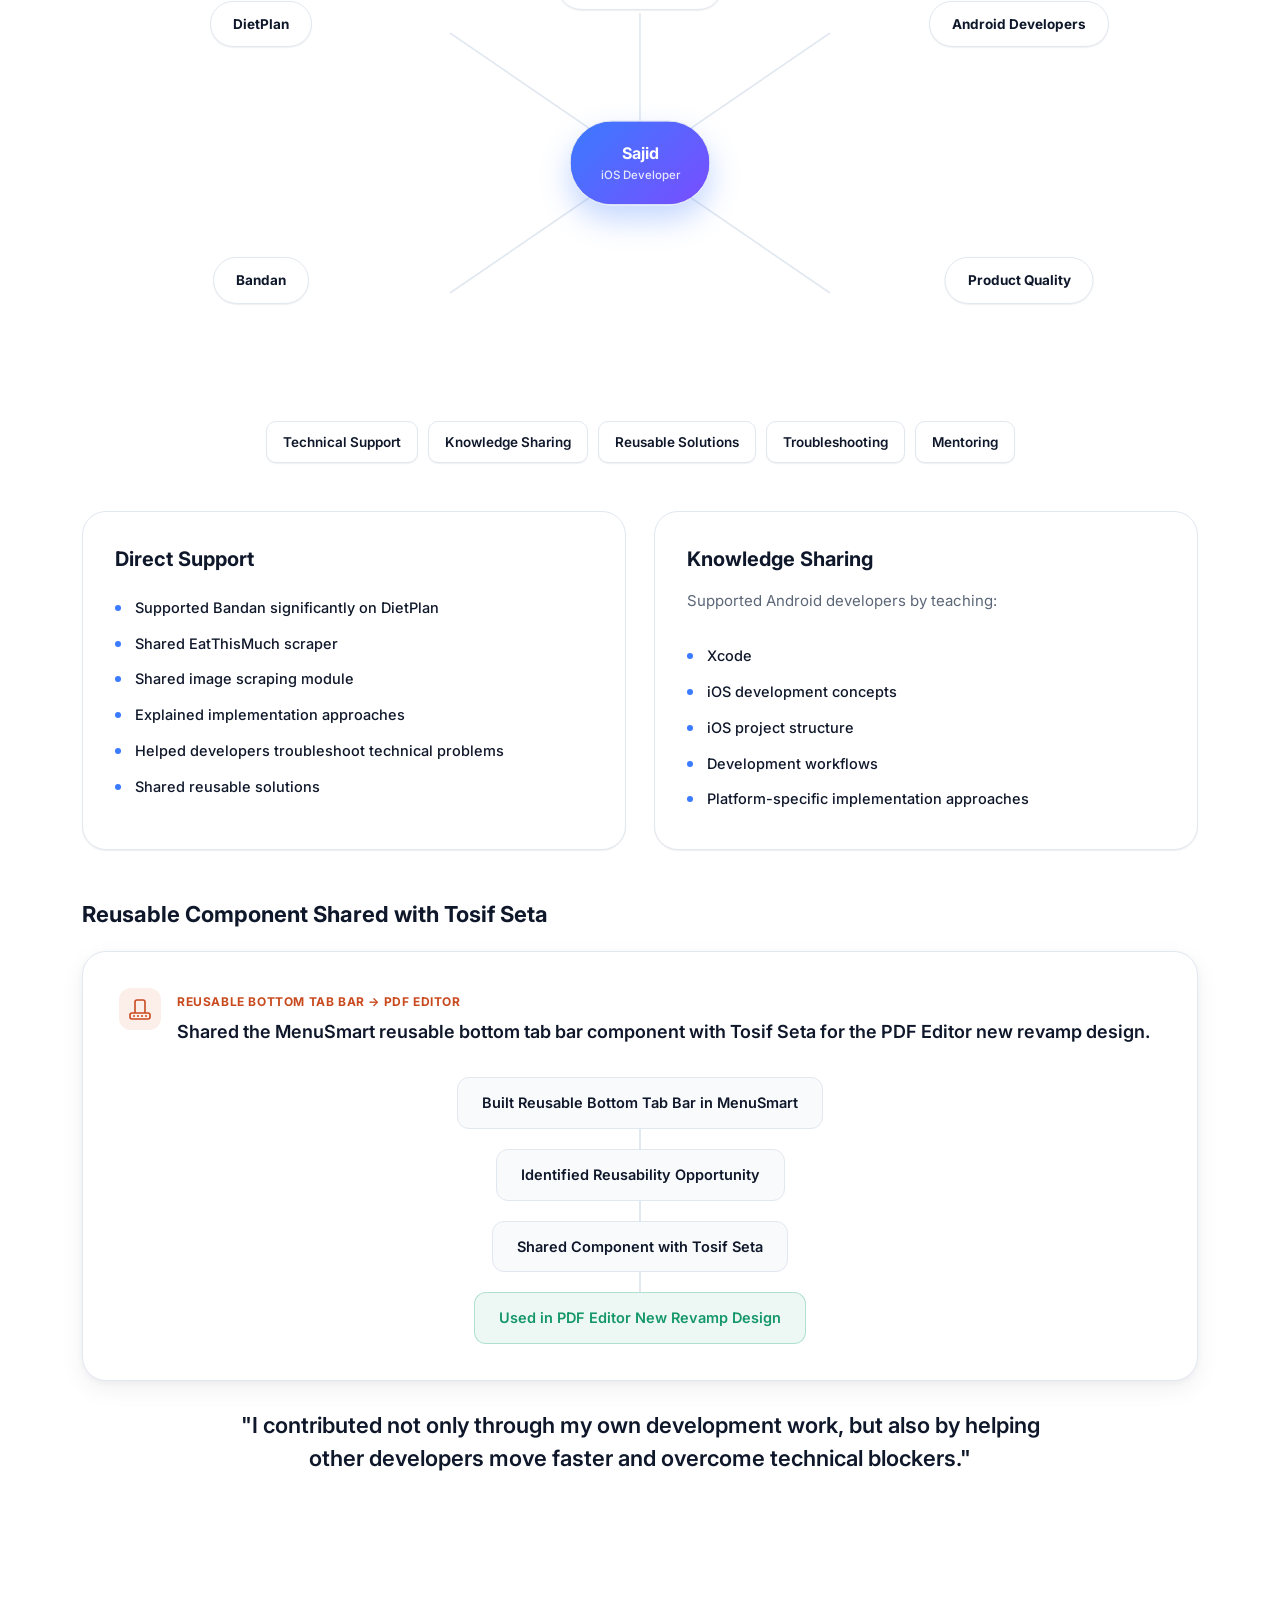
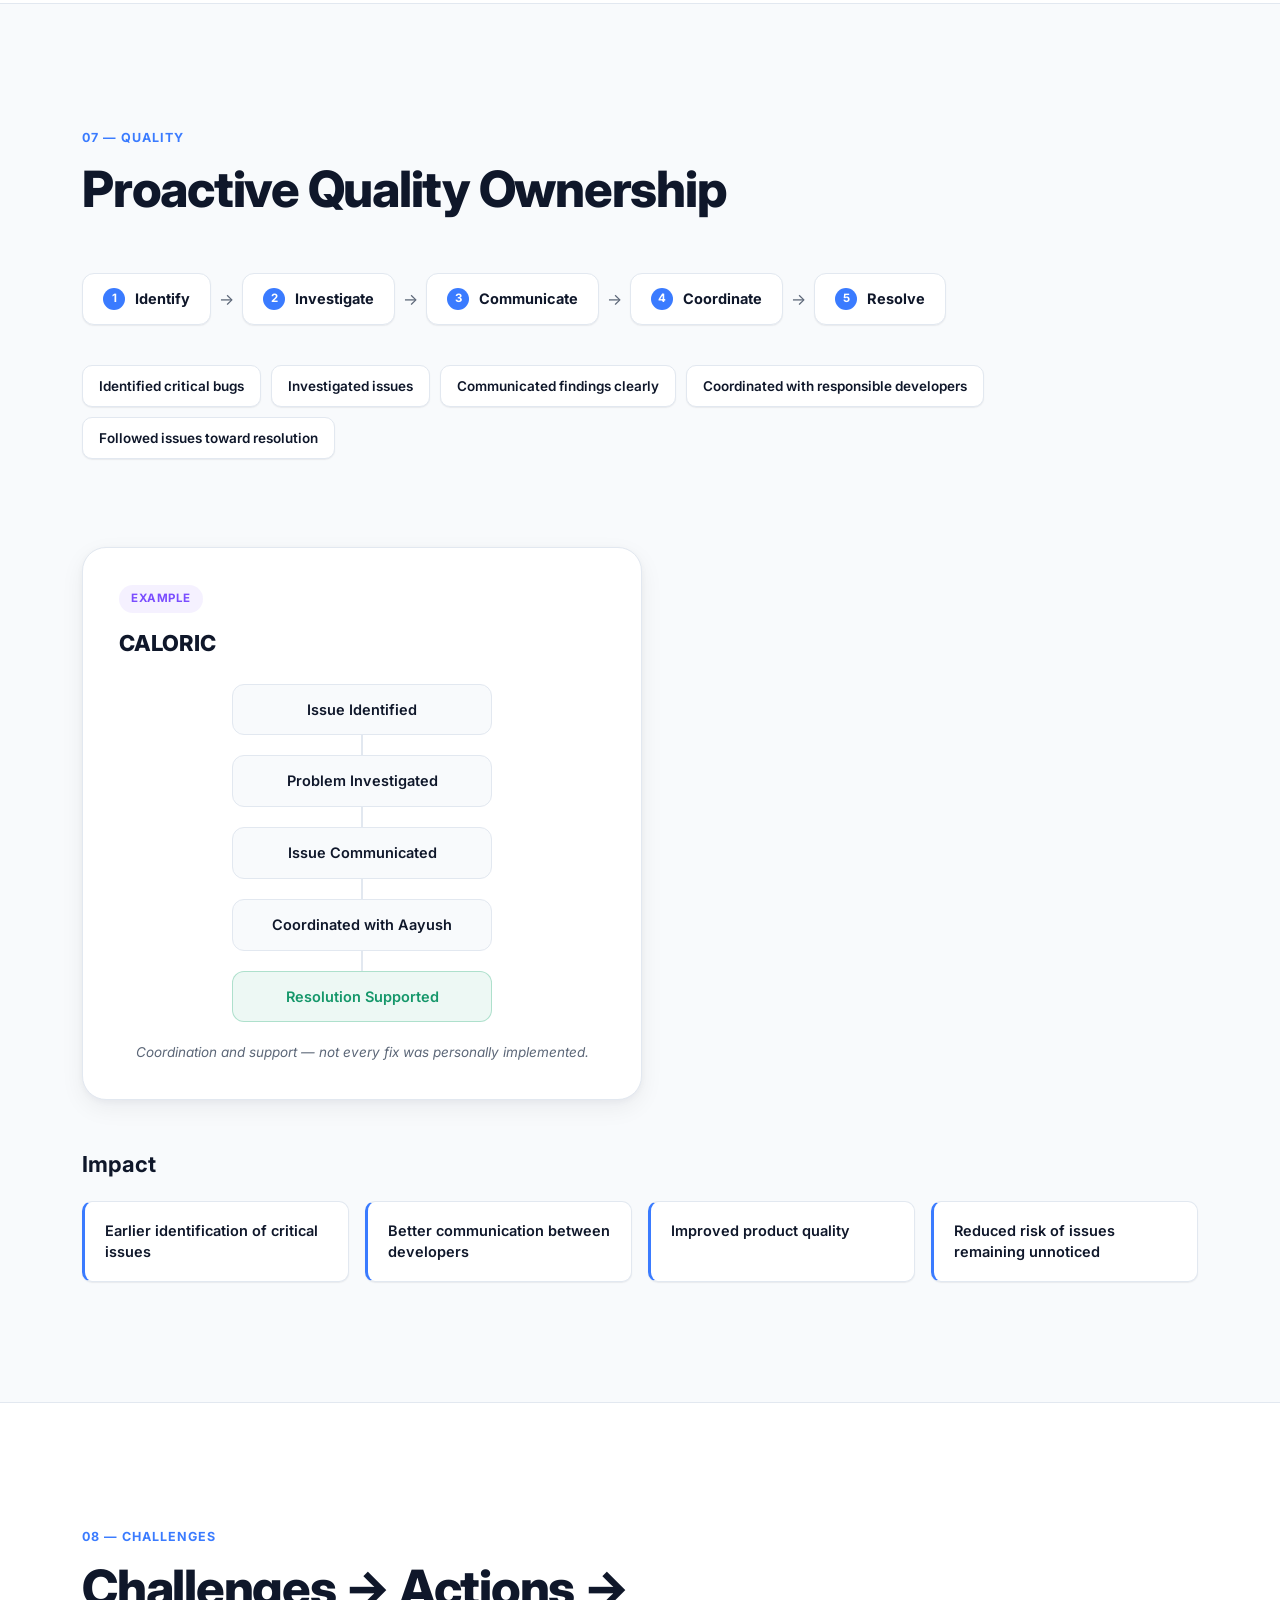
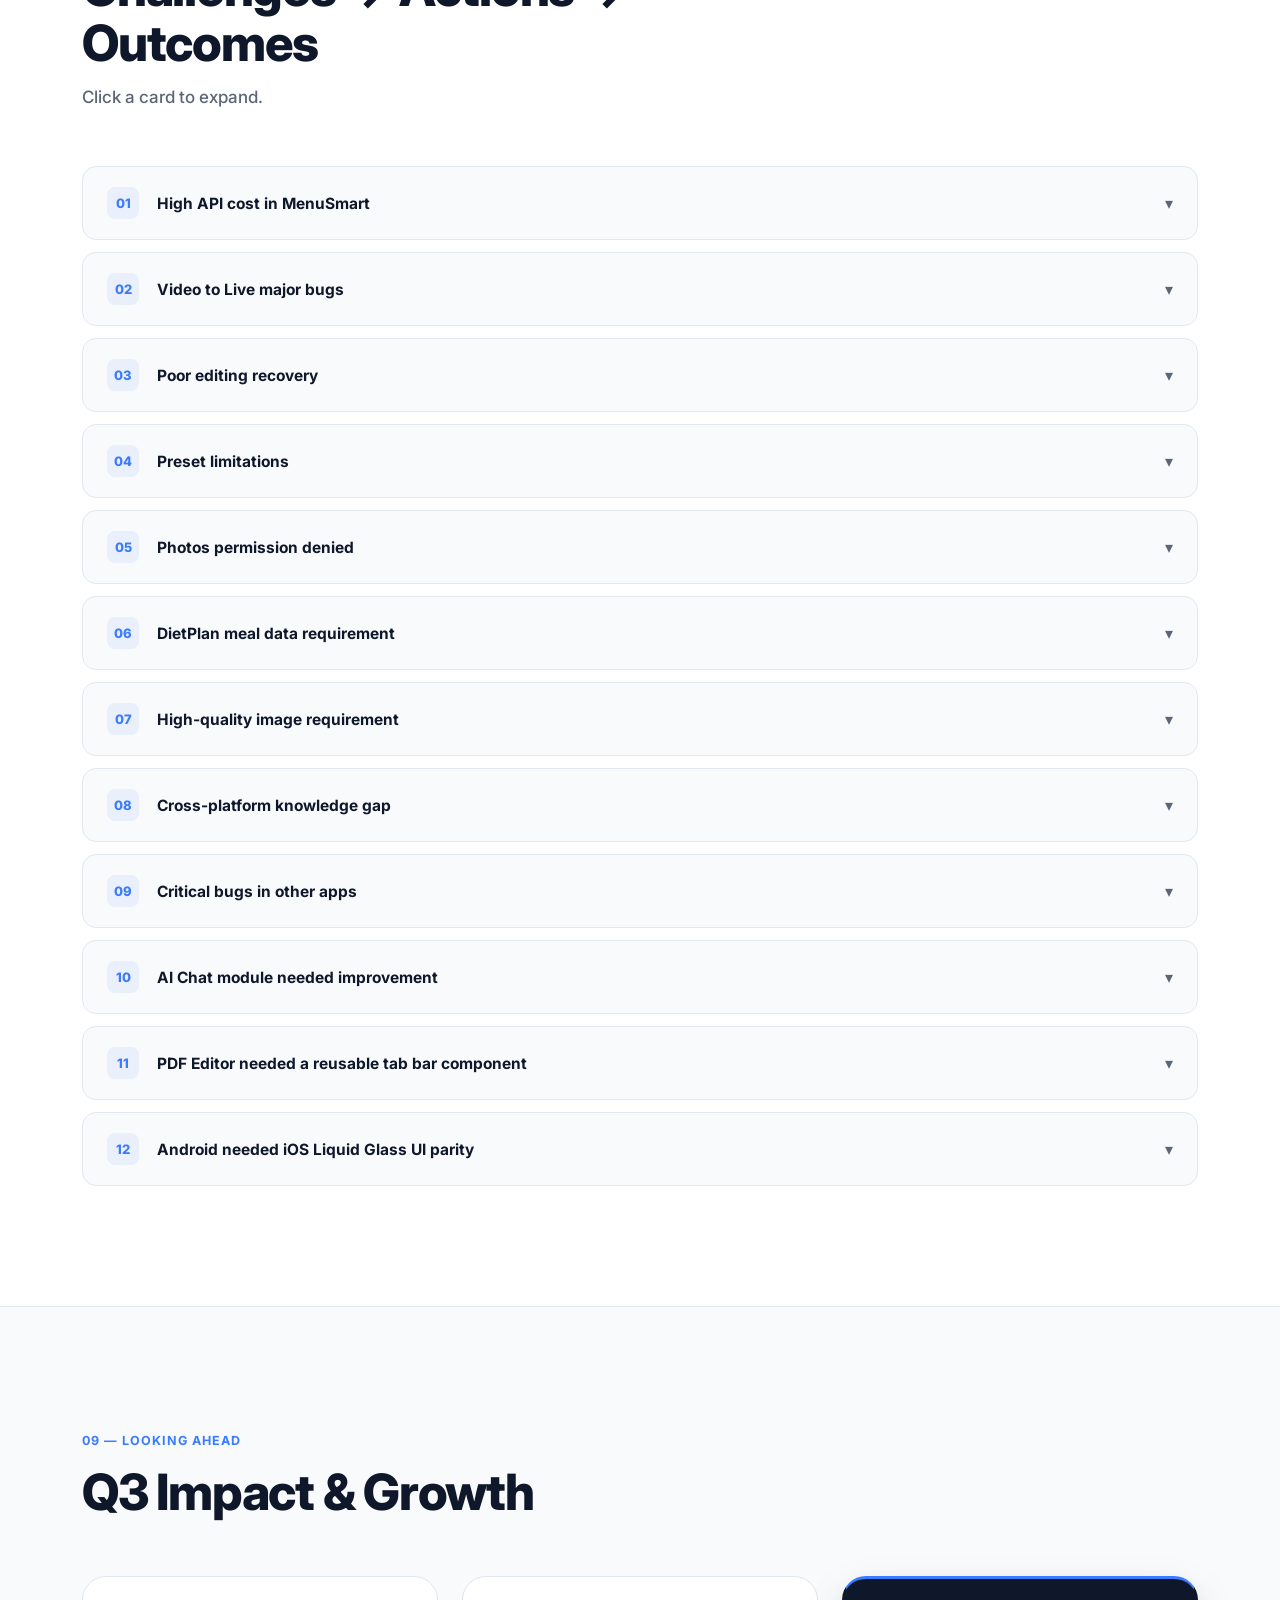
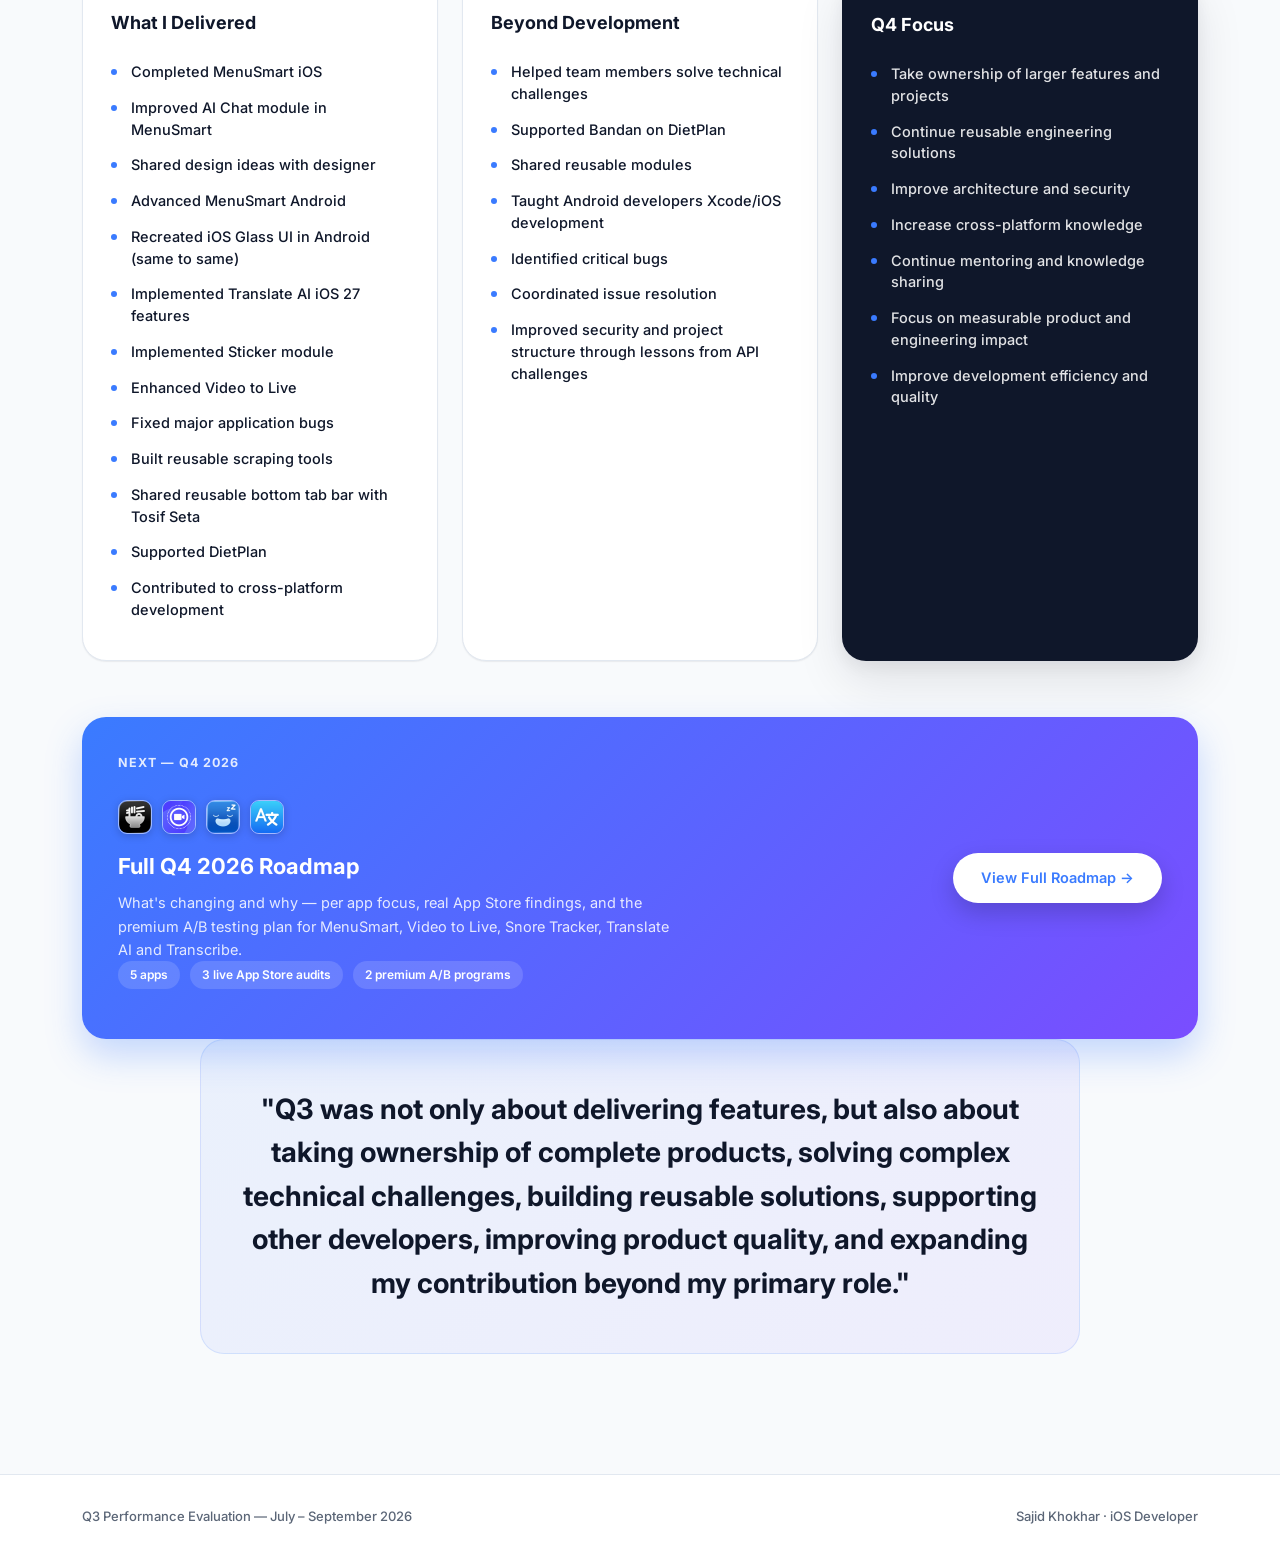
==== commit aac12686: "Redesign Q4 roadmap to match Q3 page's design system Rebuilds q4-roadmap.html on the same navbar, fo" ====
--- a/index.html
+++ b/index.html
@@ -1093,12 +1093,22 @@
         <div class="q4-roadmap-cta fade-in">
           <div class="q4-roadmap-text">
             <span class="eyebrow">Next — Q4 2026</span>
+            <div class="q4-roadmap-icons">
+              <img src="images/menusmart-icon.png" alt="">
+              <img src="images/videotolive-icon.png" alt="">
+              <img src="images/snoretracker-icon.jpg" alt="">
+              <img src="images/translateai-icon.png" alt="">
+            </div>
             <h3>Full Q4 2026 Roadmap</h3>
-            <p>Detailed ASO, onboarding-funnel, rating/review and premium A/B testing plan for MenuSmart, Video to
-              Live, Snore Tracker, Translate AI and Transcribe.</p>
-          </div>
-          <a href="https://claude.ai/artifact/STPbUhpFaQATmX6TavFmML" class="btn btn-primary" target="_blank"
-            rel="noopener">View Full Roadmap →</a>
+            <p>What's changing and why — per app focus, real App Store findings, and the premium A/B testing plan for
+              MenuSmart, Video to Live, Snore Tracker, Translate AI and Transcribe.</p>
+            <div class="q4-roadmap-stats">
+              <span>5 apps</span>
+              <span>3 live App Store audits</span>
+              <span>2 premium A/B programs</span>
+            </div>
+          </div>
+          <a href="q4-roadmap.html" class="btn btn-primary">View Full Roadmap →</a>
         </div>
 
         <blockquote class="closing-statement fade-in">
--- a/style.css
+++ b/style.css
@@ -1202,6 +1202,69 @@
 @media (max-width: 640px) {
   .q4-roadmap-cta { flex-direction: column; align-items: flex-start; padding: 26px; }
 }
+.q4-roadmap-icons { display: flex; align-items: center; gap: 10px; margin: 14px 0 16px; }
+.q4-roadmap-icons img {
+  width: 34px; height: 34px; border-radius: 9px;
+  box-shadow: 0 2px 8px rgba(0,0,0,0.18);
+  border: 1.5px solid rgba(255,255,255,0.5);
+}
+.q4-roadmap-stats { display: flex; gap: 10px; flex-wrap: wrap; margin-bottom: 18px; }
+.q4-roadmap-stats span {
+  font-size: 12px; font-weight: 600; color: #fff;
+  background: rgba(255,255,255,0.14);
+  padding: 5px 12px; border-radius: 999px;
+}
+
+/* ===================== Q4 ROADMAP PAGE (shares tokens/components above) ===================== */
+.crumb {
+  display: inline-flex; align-items: center; gap: 6px;
+  font-size: 13.5px; font-weight: 600; color: var(--muted);
+  margin-bottom: 22px; transition: color 0.2s ease;
+}
+.crumb:hover { color: var(--primary); }
+.focus-grid {
+  display: grid;
+  grid-template-columns: repeat(auto-fit, minmax(230px, 1fr));
+  gap: 20px;
+  margin-bottom: 8px;
+}
+.focus-card-head { display: flex; align-items: center; gap: 12px; margin-bottom: 16px; }
+.focus-card-head .app-icon-img { width: 40px; height: 40px; }
+.focus-card-head h3 { font-size: 16.5px; font-weight: 700; margin: 0; }
+.focus-headline {
+  font-size: 15px; font-weight: 600; color: var(--dark);
+  margin-bottom: 12px; line-height: 1.45;
+}
+.impact-col-accent .focus-headline { color: #fff; }
+.impact-col-accent .tier-chip { background: rgba(255,255,255,0.14); color: #fff; }
+.tier-chip {
+  display: inline-block; font-size: 10.5px; font-weight: 700;
+  text-transform: uppercase; letter-spacing: 0.04em;
+  padding: 3px 10px; border-radius: 999px;
+}
+.tier-guided { color: var(--good); background: var(--good-tint); }
+.tier-autonomous { color: var(--warn); background: var(--warn-tint); }
+.rating-chip {
+  display: inline-flex; align-items: center; gap: 4px;
+  font-size: 11.5px; font-weight: 700; color: var(--dark);
+  background: var(--bg); border: 1px solid var(--border);
+  padding: 3px 10px; border-radius: 999px; font-variant-numeric: tabular-nums;
+}
+.cao-head-tags { display: flex; align-items: center; gap: 8px; flex-wrap: wrap; }
+.cao-source {
+  margin-top: 16px; font-size: 12px; color: var(--muted); font-style: italic;
+}
+.q4-table-wrap { overflow-x: auto; border: 1px solid var(--border); border-radius: var(--radius-md); background: var(--surface); box-shadow: var(--shadow-sm); }
+.q4-table { width: 100%; border-collapse: collapse; font-size: 13.5px; min-width: 620px; }
+.q4-table th {
+  text-align: left; font-size: 11px; font-weight: 700; text-transform: uppercase;
+  letter-spacing: 0.04em; color: var(--muted); background: var(--bg);
+  padding: 12px 16px; border-bottom: 1px solid var(--border);
+}
+.q4-table td { padding: 13px 16px; border-bottom: 1px solid var(--border); color: var(--dark); vertical-align: top; }
+.q4-table tr:last-child td { border-bottom: none; }
+.q4-table td:first-child { font-weight: 700; display: flex; align-items: center; gap: 10px; white-space: nowrap; }
+.q4-table td:first-child img { width: 24px; height: 24px; border-radius: 6px; flex-shrink: 0; }
 
 .closing-statement {
   font-size: clamp(20px, 2.6vw, 28px);
